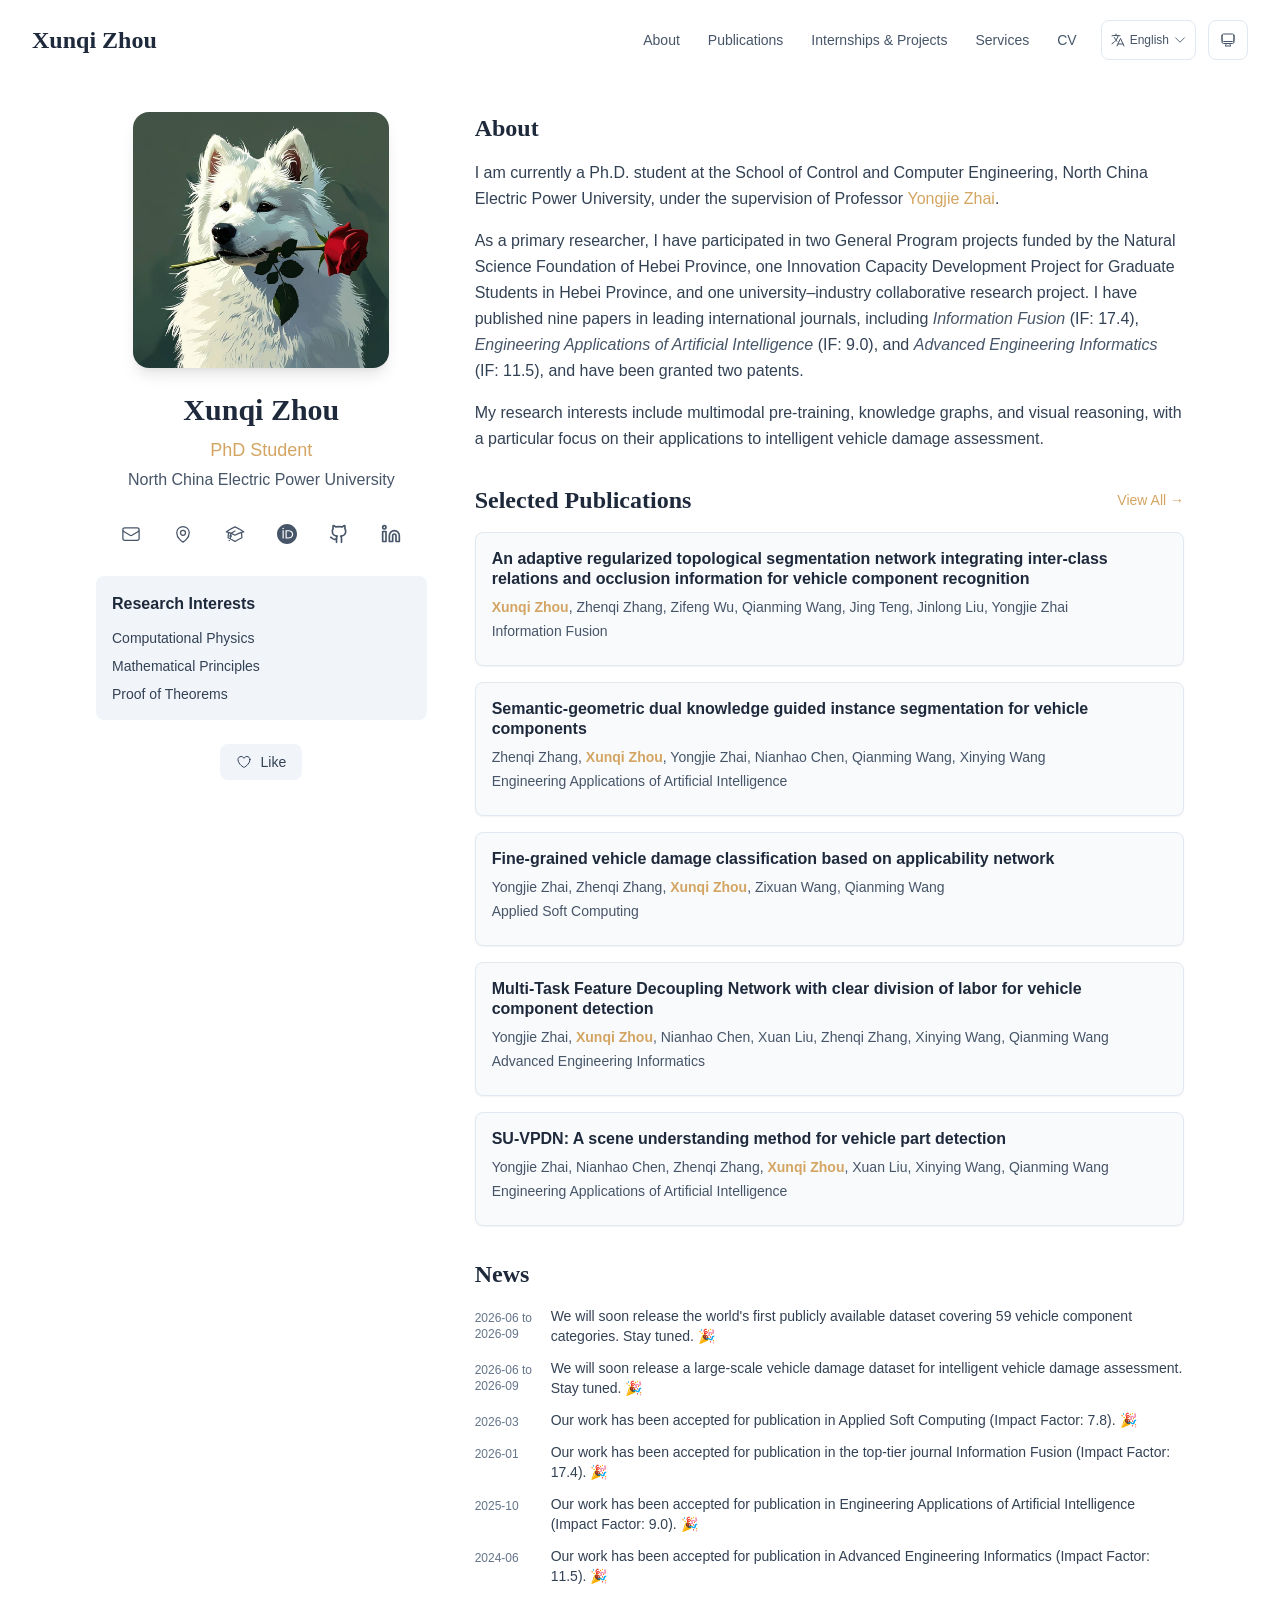
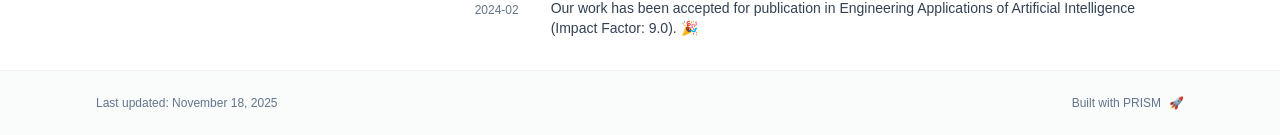
==== index.html @ daa3ca82 "Add files via upload" ====
<!DOCTYPE html><html lang="en" class="scroll-smooth"><head><meta charSet="utf-8"/><meta name="viewport" content="width=device-width, initial-scale=1"/><link rel="preload" as="image" href="/bio.jpg"/><link rel="stylesheet" href="/_next/static/css/9151f02006bfd4d6.css" data-precedence="next"/><link rel="preload" as="script" fetchPriority="low" href="/_next/static/chunks/webpack-af78f5c2c11af041.js"/><script src="/_next/static/chunks/4bd1b696-70b6d399998de86a.js" async=""></script><script src="/_next/static/chunks/684-5aaa8290a129f299.js" async=""></script><script src="/_next/static/chunks/main-app-a52d76d82b613863.js" async=""></script><script src="/_next/static/chunks/461-a9a5d7b05a71d978.js" async=""></script><script src="/_next/static/chunks/874-6cc630662f3664af.js" async=""></script><script src="/_next/static/chunks/291-e39730cc9327e39b.js" async=""></script><script src="/_next/static/chunks/app/layout-91ed91464678c562.js" async=""></script><script src="/_next/static/chunks/82-0a710f0d74b82ba6.js" async=""></script><script src="/_next/static/chunks/748-3bbf3d0cbf77db0f.js" async=""></script><script src="/_next/static/chunks/app/page-8ca17ac08223b13d.js" async=""></script><link rel="icon" href="/favicon.svg" type="image/svg+xml"/><link rel="dns-prefetch" href="https://jialeliu.com"/><link rel="preconnect" href="https://jialeliu.com" crossorigin=""/><link rel="preload" as="font" type="font/woff2" href="https://jialeliu.com/fonts/georgiab.woff2" crossorigin=""/><script>
              try {
                const theme = localStorage.getItem('theme-storage');
                const parsed = theme ? JSON.parse(theme) : null;
                const setting = parsed?.state?.theme || 'system';
                const prefersDark = typeof window !== 'undefined' && window.matchMedia && window.matchMedia('(prefers-color-scheme: dark)').matches;
                const effective = setting === 'dark' ? 'dark' : (setting === 'light' ? 'light' : (prefersDark ? 'dark' : 'light'));
                var root = document.documentElement;
                root.classList.add(effective);
                root.setAttribute('data-theme', effective);
              } catch (e) {
                var root = document.documentElement;
                root.classList.add('light');
                root.setAttribute('data-theme', 'light');
              }
            </script><script>
    try {
      const cfg = {"enabled":true,"locales":["zh","en"],"defaultLocale":"en","mode":"auto","fixedLocale":"en","persist":true,"switcher":true,"labels":{"zh":"中文","en":"English"}};
      const storageKey = 'locale-storage';
      const normalize = (value) => typeof value === 'string' ? value.trim().replace('_', '-').toLowerCase() : '';
      const matchLocale = (candidate) => {
        const normalized = normalize(candidate);
        if (!normalized) return null;
        if (cfg.locales.includes(normalized)) return normalized;
        const language = normalized.split('-')[0];
        if (cfg.locales.includes(language)) return language;
        return null;
      };

      let resolved = null;

      if (!cfg.enabled) {
        resolved = cfg.defaultLocale;
      } else if (cfg.persist) {
        resolved = matchLocale(localStorage.getItem(storageKey));
      }

      if (!resolved) {
        if (cfg.mode === 'fixed') {
          resolved = cfg.fixedLocale;
        } else {
          resolved = matchLocale(navigator.language);
        }
      }

      if (!resolved) {
        resolved = cfg.defaultLocale;
      }

      const root = document.documentElement;
      root.lang = resolved;
      root.setAttribute('data-locale', resolved);

      if (cfg.persist) {
        localStorage.setItem(storageKey, resolved);
      }
    } catch (e) {
      const root = document.documentElement;
      root.lang = 'en';
      root.setAttribute('data-locale', 'en');
    }
  </script><title>Xunqi Zhou</title><meta name="description" content="PhD student at the North China Electric Power University."/><meta name="author" content="Xunqi Zhou"/><meta name="keywords" content="Xunqi Zhou,PhD,Research,North China Electric Power University"/><meta name="creator" content="Xunqi Zhou"/><meta name="publisher" content="Xunqi Zhou"/><meta property="og:title" content="Xunqi Zhou"/><meta property="og:description" content="PhD student at the North China Electric Power University."/><meta property="og:site_name" content="Xunqi Zhou&#x27;s Academic Website"/><meta property="og:locale" content="en_US"/><meta property="og:type" content="website"/><meta name="twitter:card" content="summary"/><meta name="twitter:title" content="Xunqi Zhou"/><meta name="twitter:description" content="PhD student at the North China Electric Power University."/><link rel="icon" href="/favicon.svg"/><script>document.querySelectorAll('body link[rel="icon"], body link[rel="apple-touch-icon"]').forEach(el => document.head.appendChild(el))</script><script src="/_next/static/chunks/polyfills-42372ed130431b0a.js" noModule=""></script></head><body class="font-sans antialiased"><div style="visibility:hidden"><nav class="fixed top-0 left-0 right-0 z-50" data-headlessui-state=""><div class="transition-all duration-300 ease-out bg-transparent" style="transform:translateY(-100px)"><div class="max-w-7xl mx-auto px-4 sm:px-6 lg:px-8"><div class="flex justify-between items-center h-16 lg:h-20"><div class="flex-shrink-0" tabindex="0"><a class="text-xl lg:text-2xl font-serif font-semibold text-primary hover:text-accent transition-colors duration-200" href="/">Xunqi Zhou</a></div><div class="hidden lg:block"><div class="ml-10 flex items-center space-x-3"><div class="relative flex items-baseline space-x-1"><a data-nav-href="/" class="relative px-3 py-2 text-sm font-medium rounded-lg transition-colors duration-150 text-primary" href="/">About</a><a data-nav-href="/publications" class="relative px-3 py-2 text-sm font-medium rounded-lg transition-colors duration-150 text-neutral-600" href="/publications/">Publications</a><a data-nav-href="/teaching" class="relative px-3 py-2 text-sm font-medium rounded-lg transition-colors duration-150 text-neutral-600" href="/teaching/">Internships &amp; Projects</a><a data-nav-href="/services" class="relative px-3 py-2 text-sm font-medium rounded-lg transition-colors duration-150 text-neutral-600" href="/services/">Services</a><a data-nav-href="/cv" class="relative px-3 py-2 text-sm font-medium rounded-lg transition-colors duration-150 text-neutral-600" href="/cv/">CV</a></div><div class="flex items-center justify-center w-14 h-10 rounded-lg border border-neutral-200 dark:border-[rgba(148,163,184,0.24)] bg-background dark:bg-neutral-800"><div class="w-6 h-4 rounded bg-neutral-300 animate-pulse"></div></div><div class="flex items-center justify-center w-10 h-10 rounded-lg border border-neutral-200 dark:border-[rgba(148,163,184,0.24)] bg-background dark:bg-neutral-800"><div class="w-4 h-4 rounded-full bg-neutral-300 animate-pulse"></div></div></div></div><div class="lg:hidden flex items-center space-x-2"><div class="flex items-center justify-center w-14 h-10 rounded-lg border border-neutral-200 dark:border-[rgba(148,163,184,0.24)] bg-background dark:bg-neutral-800"><div class="w-6 h-4 rounded bg-neutral-300 animate-pulse"></div></div><div class="flex items-center justify-center w-10 h-10 rounded-lg border border-neutral-200 dark:border-[rgba(148,163,184,0.24)] bg-background dark:bg-neutral-800"><div class="w-4 h-4 rounded-full bg-neutral-300 animate-pulse"></div></div><button class="inline-flex items-center justify-center p-2 rounded-md text-neutral-600 hover:text-primary hover:bg-neutral-100 dark:hover:bg-neutral-800 focus:outline-none focus:ring-2 focus:ring-inset focus:ring-accent transition-colors duration-200" id="headlessui-disclosure-button-«R7pdb»" type="button" aria-expanded="false" data-headlessui-state=""><span class="sr-only">Open main menu</span><div><svg xmlns="http://www.w3.org/2000/svg" fill="none" viewBox="0 0 24 24" stroke-width="1.5" stroke="currentColor" aria-hidden="true" data-slot="icon" class="block h-6 w-6"><path stroke-linecap="round" stroke-linejoin="round" d="M3.75 6.75h16.5M3.75 12h16.5m-16.5 5.25h16.5"></path></svg></div></button></div></div></div></div></nav><main class="min-h-screen pt-16 lg:pt-20"><div class="max-w-6xl mx-auto px-4 sm:px-6 lg:px-8 py-8 bg-background min-h-screen"><div class="grid grid-cols-1 lg:grid-cols-3 gap-12"><div class="lg:col-span-1"><div class="sticky top-8" style="opacity:0;transform:translateY(20px)"><div class="w-64 h-64 mx-auto mb-6 rounded-2xl overflow-hidden shadow-lg hover:shadow-xl transition-all duration-200 hover:scale-105"><img alt="Xunqi Zhou" width="256" height="256" decoding="async" data-nimg="1" class="w-full h-full object-cover object-[32%_center]" style="color:transparent" src="/bio.jpg"/></div><div class="text-center mb-6"><h1 class="text-3xl font-serif font-bold text-primary mb-2">Xunqi Zhou</h1><p class="text-lg text-accent font-medium mb-1">PhD Student</p><p class="text-neutral-600 mb-2">North China Electric Power University</p></div><div class="flex flex-wrap justify-center gap-3 sm:gap-4 mb-6 relative px-2"><div class="relative"><button class="p-2 sm:p-2 transition-colors duration-200 text-neutral-600 dark:text-neutral-400 hover:text-accent" aria-label="Email"><svg xmlns="http://www.w3.org/2000/svg" fill="none" viewBox="0 0 24 24" stroke-width="1.5" stroke="currentColor" aria-hidden="true" data-slot="icon" class="h-5 w-5"><path stroke-linecap="round" stroke-linejoin="round" d="M21.75 6.75v10.5a2.25 2.25 0 0 1-2.25 2.25h-15a2.25 2.25 0 0 1-2.25-2.25V6.75m19.5 0A2.25 2.25 0 0 0 19.5 4.5h-15a2.25 2.25 0 0 0-2.25 2.25m19.5 0v.243a2.25 2.25 0 0 1-1.07 1.916l-7.5 4.615a2.25 2.25 0 0 1-2.36 0L3.32 8.91a2.25 2.25 0 0 1-1.07-1.916V6.75"></path></svg></button></div><div class="relative"><button class="p-2 sm:p-2 transition-colors duration-200 text-neutral-600 dark:text-neutral-400 hover:text-accent" aria-label="Location"><svg xmlns="http://www.w3.org/2000/svg" fill="none" viewBox="0 0 24 24" stroke-width="1.5" stroke="currentColor" aria-hidden="true" data-slot="icon" class="h-5 w-5"><path stroke-linecap="round" stroke-linejoin="round" d="M15 10.5a3 3 0 1 1-6 0 3 3 0 0 1 6 0Z"></path><path stroke-linecap="round" stroke-linejoin="round" d="M19.5 10.5c0 7.142-7.5 11.25-7.5 11.25S4.5 17.642 4.5 10.5a7.5 7.5 0 1 1 15 0Z"></path></svg></button></div><a href="https://scholar.google.com" target="_blank" rel="noopener noreferrer" class="p-2 sm:p-2 text-neutral-600 dark:text-neutral-400 hover:text-accent transition-colors duration-200" aria-label="Google Scholar"><svg xmlns="http://www.w3.org/2000/svg" fill="none" viewBox="0 0 24 24" stroke-width="1.5" stroke="currentColor" aria-hidden="true" data-slot="icon" class="h-5 w-5"><path stroke-linecap="round" stroke-linejoin="round" d="M4.26 10.147a60.438 60.438 0 0 0-.491 6.347A48.62 48.62 0 0 1 12 20.904a48.62 48.62 0 0 1 8.232-4.41 60.46 60.46 0 0 0-.491-6.347m-15.482 0a50.636 50.636 0 0 0-2.658-.813A59.906 59.906 0 0 1 12 3.493a59.903 59.903 0 0 1 10.399 5.84c-.896.248-1.783.52-2.658.814m-15.482 0A50.717 50.717 0 0 1 12 13.489a50.702 50.702 0 0 1 7.74-3.342M6.75 15a.75.75 0 1 0 0-1.5.75.75 0 0 0 0 1.5Zm0 0v-3.675A55.378 55.378 0 0 1 12 8.443m-7.007 11.55A5.981 5.981 0 0 0 6.75 15.75v-1.5"></path></svg></a><a href="https://orcid.org/my-orcid?orcid=0009-0003-5048-4824" target="_blank" rel="noopener noreferrer" class="p-2 sm:p-2 text-neutral-600 dark:text-neutral-400 hover:text-accent transition-colors duration-200" aria-label="ORCID"><svg viewBox="0 0 24 24" fill="currentColor" class="h-5 w-5" xmlns="http://www.w3.org/2000/svg"><path d="M12 0C5.372 0 0 5.372 0 12s5.372 12 12 12 12-5.372 12-12S18.628 0 12 0zM7.369 4.378c.525 0 .947.431.947.947s-.422.947-.947.947a.95.95 0 0 1-.947-.947c0-.525.422-.947.947-.947zm-.722 3.038h1.444v10.041H6.647V7.416zm3.562 0h3.9c3.712 0 5.344 2.653 5.344 5.025 0 2.578-2.016 5.025-5.325 5.025h-3.919V7.416zm1.444 1.303v7.444h2.297c3.272 0 4.022-2.484 4.022-3.722 0-2.016-1.284-3.722-4.097-3.722h-2.222z"></path></svg></a><a href="https://github.com" target="_blank" rel="noopener noreferrer" class="p-2 sm:p-2 text-neutral-600 dark:text-neutral-400 hover:text-accent transition-colors duration-200" aria-label="GitHub"><svg xmlns="http://www.w3.org/2000/svg" width="24" height="24" viewBox="0 0 24 24" fill="none" stroke="currentColor" stroke-width="2" stroke-linecap="round" stroke-linejoin="round" class="lucide lucide-github h-5 w-5" aria-hidden="true"><path d="M15 22v-4a4.8 4.8 0 0 0-1-3.5c3 0 6-2 6-5.5.08-1.25-.27-2.48-1-3.5.28-1.15.28-2.35 0-3.5 0 0-1 0-3 1.5-2.64-.5-5.36-.5-8 0C6 2 5 2 5 2c-.3 1.15-.3 2.35 0 3.5A5.403 5.403 0 0 0 4 9c0 3.5 3 5.5 6 5.5-.39.49-.68 1.05-.85 1.65-.17.6-.22 1.23-.15 1.85v4"></path><path d="M9 18c-4.51 2-5-2-7-2"></path></svg></a><a href="https://linkedin.com" target="_blank" rel="noopener noreferrer" class="p-2 sm:p-2 text-neutral-600 dark:text-neutral-400 hover:text-accent transition-colors duration-200" aria-label="LinkedIn"><svg xmlns="http://www.w3.org/2000/svg" width="24" height="24" viewBox="0 0 24 24" fill="none" stroke="currentColor" stroke-width="2" stroke-linecap="round" stroke-linejoin="round" class="lucide lucide-linkedin h-5 w-5" aria-hidden="true"><path d="M16 8a6 6 0 0 1 6 6v7h-4v-7a2 2 0 0 0-2-2 2 2 0 0 0-2 2v7h-4v-7a6 6 0 0 1 6-6z"></path><rect width="4" height="12" x="2" y="9"></rect><circle cx="4" cy="4" r="2"></circle></svg></a></div><div class="bg-neutral-100 dark:bg-neutral-800 rounded-lg p-4 mb-6 hover:shadow-lg transition-all duration-200 hover:scale-[1.02]"><h3 class="font-semibold text-primary mb-3">Research Interests</h3><div class="space-y-2 text-sm text-neutral-700 dark:text-neutral-500"><div>Computational Physics</div><div>Mathematical Principles</div><div>Proof of Theorems</div></div></div><div class="flex justify-center"><div class="relative"><button class="flex items-center space-x-2 px-4 py-2 rounded-lg font-medium text-sm transition-all duration-200 bg-neutral-100 dark:bg-neutral-800 text-neutral-700 dark:text-neutral-500 hover:bg-red-50 dark:hover:bg-red-900/20 hover:text-red-600 dark:hover:text-red-400 cursor-pointer" tabindex="0"><svg xmlns="http://www.w3.org/2000/svg" fill="none" viewBox="0 0 24 24" stroke-width="1.5" stroke="currentColor" aria-hidden="true" data-slot="icon" class="h-4 w-4"><path stroke-linecap="round" stroke-linejoin="round" d="M21 8.25c0-2.485-2.099-4.5-4.688-4.5-1.935 0-3.597 1.126-4.312 2.733-.715-1.607-2.377-2.733-4.313-2.733C5.1 3.75 3 5.765 3 8.25c0 7.22 9 12 9 12s9-4.78 9-12Z"></path></svg><span>Like</span></button></div></div></div></div><div class="lg:col-span-2 space-y-8"><section id="about" class="scroll-mt-24 space-y-8"><section style="opacity:0;transform:translateY(20px)"><h2 class="text-2xl font-serif font-bold text-primary mb-4">About</h2><div class="text-neutral-700 dark:text-neutral-600 leading-relaxed"><p class="mb-4 last:mb-0">I am currently a Ph.D. student at the School of Control and Computer Engineering, North China Electric Power University, under the supervision of Professor <a href="https://zdh.ncepu.edu.cn/szdw/gjys_e6d3067c550347ec9bf04eceec0157bc/js_e6d3067c550347ec9bf04eceec0157bc/b6850ca399a54360b91c17b18b7288e2.htm" node="[object Object]" target="_blank" rel="noopener noreferrer" class="text-accent font-medium transition-all duration-200 rounded hover:bg-accent/10 hover:shadow-sm">Yongjie Zhai</a>.</p>
<p class="mb-4 last:mb-0">As a primary researcher, I have participated in two General Program projects funded by the Natural Science Foundation of Hebei Province, one Innovation Capacity Development Project for Graduate Students in Hebei Province, and one university–industry collaborative research project. I have published nine papers in leading international journals, including <em class="italic text-neutral-600 dark:text-neutral-500">Information Fusion</em> (IF: 17.4), <em class="italic text-neutral-600 dark:text-neutral-500">Engineering Applications of Artificial Intelligence</em> (IF: 9.0), and <em class="italic text-neutral-600 dark:text-neutral-500">Advanced Engineering Informatics</em> (IF: 11.5), and have been granted two patents.</p>
<p class="mb-4 last:mb-0">My research interests include multimodal pre-training, knowledge graphs, and visual reasoning, with a particular focus on their applications to intelligent vehicle damage assessment.</p></div></section><section style="opacity:0;transform:translateY(20px)"><div class="flex items-center justify-between mb-4"><h2 class="text-2xl font-serif font-bold text-primary">Selected Publications</h2><a class="text-accent hover:text-accent-dark text-sm font-medium transition-all duration-200 rounded hover:bg-accent/10 hover:shadow-sm" href="/publications/">View All<!-- --> →</a></div><div class="space-y-4"><div class="bg-neutral-50 dark:bg-neutral-800 p-4 rounded-lg shadow-sm border border-neutral-200 dark:border-[rgba(148,163,184,0.24)] hover:shadow-lg transition-all duration-200 hover:scale-[1.02]" style="opacity:0;transform:translateY(20px)"><h3 class="font-semibold text-primary mb-2 leading-tight">An adaptive regularized topological segmentation network integrating inter-class relations and occlusion information for vehicle component recognition</h3><p class="text-sm text-neutral-600 dark:text-neutral-500 mb-1"><span><span class="font-semibold text-accent ">Xunqi Zhou</span>, </span><span><span class=" ">Zhenqi Zhang</span>, </span><span><span class=" ">Zifeng Wu</span>, </span><span><span class=" ">Qianming Wang</span>, </span><span><span class=" ">Jing Teng</span>, </span><span><span class=" ">Jinlong Liu</span>, </span><span><span class=" ">Yongjie Zhai</span></span></p><p class="text-sm text-neutral-600 dark:text-neutral-500 mb-2">Information Fusion</p></div><div class="bg-neutral-50 dark:bg-neutral-800 p-4 rounded-lg shadow-sm border border-neutral-200 dark:border-[rgba(148,163,184,0.24)] hover:shadow-lg transition-all duration-200 hover:scale-[1.02]" style="opacity:0;transform:translateY(20px)"><h3 class="font-semibold text-primary mb-2 leading-tight">Semantic-geometric dual knowledge guided instance segmentation for vehicle components</h3><p class="text-sm text-neutral-600 dark:text-neutral-500 mb-1"><span><span class=" ">Zhenqi Zhang</span>, </span><span><span class="font-semibold text-accent ">Xunqi Zhou</span>, </span><span><span class=" ">Yongjie Zhai</span>, </span><span><span class=" ">Nianhao Chen</span>, </span><span><span class=" ">Qianming Wang</span>, </span><span><span class=" ">Xinying Wang</span></span></p><p class="text-sm text-neutral-600 dark:text-neutral-500 mb-2">Engineering Applications of Artificial Intelligence</p></div><div class="bg-neutral-50 dark:bg-neutral-800 p-4 rounded-lg shadow-sm border border-neutral-200 dark:border-[rgba(148,163,184,0.24)] hover:shadow-lg transition-all duration-200 hover:scale-[1.02]" style="opacity:0;transform:translateY(20px)"><h3 class="font-semibold text-primary mb-2 leading-tight">Fine-grained vehicle damage classification based on applicability network</h3><p class="text-sm text-neutral-600 dark:text-neutral-500 mb-1"><span><span class=" ">Yongjie Zhai</span>, </span><span><span class=" ">Zhenqi Zhang</span>, </span><span><span class="font-semibold text-accent ">Xunqi Zhou</span>, </span><span><span class=" ">Zixuan Wang</span>, </span><span><span class=" ">Qianming Wang</span></span></p><p class="text-sm text-neutral-600 dark:text-neutral-500 mb-2">Applied Soft Computing</p></div><div class="bg-neutral-50 dark:bg-neutral-800 p-4 rounded-lg shadow-sm border border-neutral-200 dark:border-[rgba(148,163,184,0.24)] hover:shadow-lg transition-all duration-200 hover:scale-[1.02]" style="opacity:0;transform:translateY(20px)"><h3 class="font-semibold text-primary mb-2 leading-tight">Multi-Task Feature Decoupling Network with clear division of labor for vehicle component detection</h3><p class="text-sm text-neutral-600 dark:text-neutral-500 mb-1"><span><span class=" ">Yongjie Zhai</span>, </span><span><span class="font-semibold text-accent ">Xunqi Zhou</span>, </span><span><span class=" ">Nianhao Chen</span>, </span><span><span class=" ">Xuan Liu</span>, </span><span><span class=" ">Zhenqi Zhang</span>, </span><span><span class=" ">Xinying Wang</span>, </span><span><span class=" ">Qianming Wang</span></span></p><p class="text-sm text-neutral-600 dark:text-neutral-500 mb-2">Advanced Engineering Informatics</p></div><div class="bg-neutral-50 dark:bg-neutral-800 p-4 rounded-lg shadow-sm border border-neutral-200 dark:border-[rgba(148,163,184,0.24)] hover:shadow-lg transition-all duration-200 hover:scale-[1.02]" style="opacity:0;transform:translateY(20px)"><h3 class="font-semibold text-primary mb-2 leading-tight">SU-VPDN: A scene understanding method for vehicle part detection</h3><p class="text-sm text-neutral-600 dark:text-neutral-500 mb-1"><span><span class=" ">Yongjie Zhai</span>, </span><span><span class=" ">Nianhao Chen</span>, </span><span><span class=" ">Zhenqi Zhang</span>, </span><span><span class="font-semibold text-accent ">Xunqi Zhou</span>, </span><span><span class=" ">Xuan Liu</span>, </span><span><span class=" ">Xinying Wang</span>, </span><span><span class=" ">Qianming Wang</span></span></p><p class="text-sm text-neutral-600 dark:text-neutral-500 mb-2">Engineering Applications of Artificial Intelligence</p></div></div></section><section style="opacity:0;transform:translateY(20px)"><h2 class="text-2xl font-serif font-bold text-primary mb-4">News</h2><div class="space-y-3"><div class="flex items-start space-x-3"><span class="text-xs text-neutral-500 mt-1 w-16 flex-shrink-0">2026-06 to 2026-09</span><p class="text-sm text-neutral-700">We will soon release the world&#x27;s first publicly available dataset covering 59 vehicle component categories. Stay tuned. 🎉</p></div><div class="flex items-start space-x-3"><span class="text-xs text-neutral-500 mt-1 w-16 flex-shrink-0">2026-06 to 2026-09</span><p class="text-sm text-neutral-700">We will soon release a large-scale vehicle damage dataset for intelligent vehicle damage assessment. Stay tuned. 🎉</p></div><div class="flex items-start space-x-3"><span class="text-xs text-neutral-500 mt-1 w-16 flex-shrink-0">2026-03</span><p class="text-sm text-neutral-700">Our work has been accepted for publication in Applied Soft Computing (Impact Factor: 7.8). 🎉</p></div><div class="flex items-start space-x-3"><span class="text-xs text-neutral-500 mt-1 w-16 flex-shrink-0">2026-01</span><p class="text-sm text-neutral-700">Our work has been accepted for publication in the top-tier journal Information Fusion (Impact Factor: 17.4). 🎉</p></div><div class="flex items-start space-x-3"><span class="text-xs text-neutral-500 mt-1 w-16 flex-shrink-0">2025-10</span><p class="text-sm text-neutral-700">Our work has been accepted for publication in Engineering Applications of Artificial Intelligence (Impact Factor: 9.0). 🎉</p></div><div class="flex items-start space-x-3"><span class="text-xs text-neutral-500 mt-1 w-16 flex-shrink-0">2024-06</span><p class="text-sm text-neutral-700">Our work has been accepted for publication in Advanced Engineering Informatics (Impact Factor: 11.5). 🎉</p></div><div class="flex items-start space-x-3"><span class="text-xs text-neutral-500 mt-1 w-16 flex-shrink-0">2024-02</span><p class="text-sm text-neutral-700">Our work has been accepted for publication in Engineering Applications of Artificial Intelligence (Impact Factor: 9.0). 🎉</p></div></div></section></section></div></div></div><!--$--><!--/$--><!--$--><!--/$--></main><footer class="border-t border-neutral-200/50 bg-neutral-50/50 dark:bg-neutral-900/50 dark:border-neutral-700/50"><div class="max-w-6xl mx-auto px-4 sm:px-6 lg:px-8 py-6"><div class="flex flex-col sm:flex-row justify-between items-center gap-2"><p class="text-xs text-neutral-500">Last updated<!-- -->: <!-- -->November 18, 2025</p><p class="text-xs text-neutral-500 flex items-center"><a href="https://github.com/xyjoey/PRISM" target="_blank" rel="noopener noreferrer">Built with PRISM</a><span class="ml-2">🚀</span></p></div></div></footer></div><script src="/_next/static/chunks/webpack-af78f5c2c11af041.js" async=""></script><script>(self.__next_f=self.__next_f||[]).push([0])</script><script>self.__next_f.push([1,"1:\"$Sreact.fragment\"\n3:I[3719,[\"461\",\"static/chunks/461-a9a5d7b05a71d978.js\",\"874\",\"static/chunks/874-6cc630662f3664af.js\",\"291\",\"static/chunks/291-e39730cc9327e39b.js\",\"177\",\"static/chunks/app/layout-91ed91464678c562.js\"],\"ThemeProvider\"]\n4:I[310,[\"461\",\"static/chunks/461-a9a5d7b05a71d978.js\",\"874\",\"static/chunks/874-6cc630662f3664af.js\",\"291\",\"static/chunks/291-e39730cc9327e39b.js\",\"177\",\"static/chunks/app/layout-91ed91464678c562.js\"],\"LocaleProvider\"]\n5:I[4574,[\"461\",\"static/chunks/461-a9a5d7b05a71d978.js\",\"874\",\"static/chunks/874-6cc630662f3664af.js\",\"291\",\"static/chunks/291-e39730cc9327e39b.js\",\"177\",\"static/chunks/app/layout-91ed91464678c562.js\"],\"default\"]\n6:I[7555,[],\"\"]\n7:I[1295,[],\"\"]\n8:I[2548,[\"461\",\"static/chunks/461-a9a5d7b05a71d978.js\",\"874\",\"static/chunks/874-6cc630662f3664af.js\",\"291\",\"static/chunks/291-e39730cc9327e39b.js\",\"177\",\"static/chunks/app/layout-91ed91464678c562.js\"],\"default\"]\n9:I[6613,[\"461\",\"static/chunks/461-a9a5d7b05a71d978.js\",\"82\",\"static/chunks/82-0a710f0d74b82ba6.js\",\"874\",\"static/chunks/874-6cc630662f3664af.js\",\"748\",\"static/chunks/748-3bbf3d0cbf77db0f.js\",\"974\",\"static/chunks/app/page-8ca17ac08223b13d.js\"],\"default\"]\n1f:I[9665,[],\"MetadataBoundary\"]\n21:I[9665,[],\"OutletBoundary\"]\n24:I[4911,[],\"AsyncMetadataOutlet\"]\n26:I[9665,[],\"ViewportBoundary\"]\n28:I[6614,[],\"\"]\n:HL[\"/_next/static/css/9151f02006bfd4d6.css\",\"style\"]\n2:T5d7,\n    try {\n      const cfg = {\"enabled\":true,\"locales\":[\"zh\",\"en\"],\"defaultLocale\":\"en\",\"mode\":\"auto\",\"fixedLocale\":\"en\",\"persist\":true,\"switcher\":true,\"labels\":{\"zh\":\"中文\",\"en\":\"English\"}};\n      const storageKey = 'locale-storage';\n      const normalize = (value) =\u003e typeof value === 'string' ? value.trim().replace('_', '-').toLowerCase() : '';\n      const matchLocale = (candidate) =\u003e {\n        const normalized = normalize(candidate);\n        if (!normalized) return null;\n        if (cfg.locales.includes(normalized)) return normalized;\n        const language = normalized.split('-')[0];\n        if (cfg.locales.includes(language)) return language;\n       "])</script><script>self.__next_f.push([1," return null;\n      };\n\n      let resolved = null;\n\n      if (!cfg.enabled) {\n        resolved = cfg.defaultLocale;\n      } else if (cfg.persist) {\n        resolved = matchLocale(localStorage.getItem(storageKey));\n      }\n\n      if (!resolved) {\n        if (cfg.mode === 'fixed') {\n          resolved = cfg.fixedLocale;\n        } else {\n          resolved = matchLocale(navigator.language);\n        }\n      }\n\n      if (!resolved) {\n        resolved = cfg.defaultLocale;\n      }\n\n      const root = document.documentElement;\n      root.lang = resolved;\n      root.setAttribute('data-locale', resolved);\n\n      if (cfg.persist) {\n        localStorage.setItem(storageKey, resolved);\n      }\n    } catch (e) {\n      const root = document.documentElement;\n      root.lang = 'en';\n      root.setAttribute('data-locale', 'en');\n    }\n  a:T822,"])</script><script>self.__next_f.push([1,"In intelligent vehicle damage assessment, component recognition faces challenges such as significant intra-class variability and minimal inter-class differences, which hinder detection, as well as occlusions and ambiguous boundaries, which complicate segmentation. We generalize these problems into three core aspects: inter-object relational modeling, semantic-detail information balancing, and occlusion-aware decoupling. To this end, we propose the Adaptive Regularized Topological Segmentation (ARTSeg) network, comprising three complementary modules: Inter-Class Graph Constraint (ICGC), Constrained Detail Feature Backtracking (CDFB), and Topological Decoupling Segmentation (TDS). Each module is purposefully designed, integrated in a progressive structure, and synergistically reinforces the others to enhance overall performance. Specifically, ICGC clusters intra-class features and establishes implicit topological constraints among categories during feature extraction, enabling the model to better capture inter-class relationships and improve detection representation. Subsequently, CDFB evaluates the impact of channel-wise feature information within each candidate region on segmentation accuracy and computational cost, dynamically selecting appropriate feature resolutions for individual instances while balancing the demands of detection and segmentation tasks. Finally, TDS introduces topological associations between occluded and occluding regions at the feature level and decouples them at the task level, explicitly modeling generalized occlusion regions and enhancing segmentation performance. We quantitatively and qualitatively evaluate ARTSeg on a 59-category vehicle component dataset constructed for insurance damage assessment, achieving notable improvements in addressing the aforementioned problems. Experiments on two public datasets, DSMLR and Carparts, further validate the generalization capability of the proposed method. Results indicate that ARTSeg provides practical guidance for component recognition in intelligent vehicle damage assessment."])</script><script>self.__next_f.push([1,"b:Ta5f,"])</script><script>self.__next_f.push([1,"@article{ZHOU2026104157,\n  title = {An adaptive regularized topological segmentation network integrating inter-class relations and occlusion information for vehicle component recognition},\n  journal = {Information Fusion},\n  volume = {131},\n  pages = {104157},\n  year = {2026},\n  issn = {1566-2535},\n  doi = {https://doi.org/10.1016/j.inffus.2026.104157},\n  url = {https://www.sciencedirect.com/science/article/pii/S1566253526000369},\n  author = {Xunqi Zhou and Zhenqi Zhang and Zifeng Wu and Qianming Wang and Jing Teng and Jinlong Liu and Yongjie Zhai},\n  abstract = {In intelligent vehicle damage assessment, component recognition faces challenges such as significant intra-class variability and minimal inter-class differences, which hinder detection, as well as occlusions and ambiguous boundaries, which complicate segmentation. We generalize these problems into three core aspects: inter-object relational modeling, semantic-detail information balancing, and occlusion-aware decoupling. To this end, we propose the Adaptive Regularized Topological Segmentation (ARTSeg) network, comprising three complementary modules: Inter-Class Graph Constraint (ICGC), Constrained Detail Feature Backtracking (CDFB), and Topological Decoupling Segmentation (TDS). Each module is purposefully designed, integrated in a progressive structure, and synergistically reinforces the others to enhance overall performance. Specifically, ICGC clusters intra-class features and establishes implicit topological constraints among categories during feature extraction, enabling the model to better capture inter-class relationships and improve detection representation. Subsequently, CDFB evaluates the impact of channel-wise feature information within each candidate region on segmentation accuracy and computational cost, dynamically selecting appropriate feature resolutions for individual instances while balancing the demands of detection and segmentation tasks. Finally, TDS introduces topological associations between occluded and occluding regions at the feature level and decouples them at the task level, explicitly modeling generalized occlusion regions and enhancing segmentation performance. We quantitatively and qualitatively evaluate ARTSeg on a 59-category vehicle component dataset constructed for insurance damage assessment, achieving notable improvements in addressing the aforementioned problems. Experiments on two public datasets, DSMLR and Carparts, further validate the generalization capability of the proposed method. Results indicate that ARTSeg provides practical guidance for component recognition in intelligent vehicle damage assessment.}\n}"])</script><script>self.__next_f.push([1,"c:T728,The detection and segmentation of vehicle components are crucial steps in intelligent vehicle damage assessment. However, due to the wide variety of vehicle components with diverse shapes and the high similarity between mirror-symmetric components, missed detections and false positives remain common challenges in vehicle component detection and segmentation. To address these challenges, this paper proposes a deep learning-based dual-knowledge guided vehicle component instance segmentation network. The proposed method fuses implicit multi-scale semantic knowledge by the enhanced semantic knowledge network, thereby improving the model’s capability to filter and capture critical component information. This design enhances focus on key foreground features while suppressing interference from background features. Furthermore, the proposed embedded geometric knowledge module synergizes geometric constraint knowledge of vehicle components with the model’s intrinsic learning capability. By reasoning about positions among three types of landmark components, it explicitly supplements the model with spatial relationship information of components that are inherently challenging to learn from data alone. We evaluate the detection and segmentation performance of the proposed method on a dataset comprising 59 classes of vehicle components. Compared with the baseline model, our method achieves significant improvements of 19.3% and 19.1% in detection mean average precision and segmentation mean average precision, respectively. Additionally, we evaluate the generalization capability of the proposed method on an independent public dataset. Compared with state-of-the-art instance segmentation methods, the proposed method demonstrates superior performance in both detection and segmentation tasks for vehicle components.d:T954,"])</script><script>self.__next_f.push([1,"@article{ZHANG2026112869,\n  title = {Semantic-geometric dual knowledge guided instance segmentation for vehicle components},\n  journal = {Engineering Applications of Artificial Intelligence},\n  volume = {163},\n  pages = {112869},\n  year = {2026},\n  issn = {0952-1976},\n  doi = {https://doi.org/10.1016/j.engappai.2025.112869},\n  url = {https://www.sciencedirect.com/science/article/pii/S0952197625029008},\n  author = {Zhenqi Zhang and Xunqi Zhou and Yongjie Zhai and Nianhao Chen and Qianming Wang and Xinying Wang},\n  abstract = {The detection and segmentation of vehicle components are crucial steps in intelligent vehicle damage assessment. However, due to the wide variety of vehicle components with diverse shapes and the high similarity between mirror-symmetric components, missed detections and false positives remain common challenges in vehicle component detection and segmentation. To address these challenges, this paper proposes a deep learning-based dual-knowledge guided vehicle component instance segmentation network. The proposed method fuses implicit multi-scale semantic knowledge by the enhanced semantic knowledge network, thereby improving the model’s capability to filter and capture critical component information. This design enhances focus on key foreground features while suppressing interference from background features. Furthermore, the proposed embedded geometric knowledge module synergizes geometric constraint knowledge of vehicle components with the model’s intrinsic learning capability. By reasoning about positions among three types of landmark components, it explicitly supplements the model with spatial relationship information of components that are inherently challenging to learn from data alone. We evaluate the detection and segmentation performance of the proposed method on a dataset comprising 59 classes of vehicle components. Compared with the baseline model, our method achieves significant improvements of 19.3% and 19.1% in detection mean average precision and segmentation mean average precision, respectively. Additionally, we evaluate the generalization capability of the proposed method on an independent public dataset. Compared with state-of-the-art instance segmentation methods, the proposed method demonstrates superior performance in both detection and segmentation tasks for vehicle components.},\n  PDF = {DKGNet.jpg}\n}"])</script><script>self.__next_f.push([1,"e:T647,Vehicle damage classification is a critical component of intelligent damage assessment systems, presenting challenges due to complex damage morphology, high inter-class similarity, and significant intra-class variance. To address these issues, this paper proposes a Fine-grained Defect Applicable Network (FGDANet) that enhances classification accuracy through a multi-level fine-grained feature perception mechanism. Specifically, FGDANet alternately introduces the In-depth \u0026 Refined Layer (IR Layer) and the Regional Learning Block (RL Block) to perform independent down-sampling and fine-grained feature attention, thereby reducing information loss and strengthening the perception of critical regions. Furthermore, a Global Feature Search Module (GFS Module) is designed to adaptively search and aggregate global self-similar information within shallow networks, improving inter-class discrimination. Additionally, a Generalized Feature Correction Loss (GFC Loss) is proposed to regularize the backbone network through reverse feature fusion and label smoothing, enhancing feature generalization. On an 8-class vehicle damage dataset, FGDANet achieves a 4.32% improvement in Top-1 classification accuracy over the baseline model, outperforming several advanced classification networks. The method also demonstrates strong generalization on a public steel plate surface defect dataset. Experimental results indicate that FGDANet effectively addresses the challenges of damage defect classification and is suitable for real-world intelligent damage assessment and industrial quality inspection scenarios.f:T81d,"])</script><script>self.__next_f.push([1,"@article{ZHAI2026115076,\n  title = {Fine-grained vehicle damage classification based on applicability network},\n  journal = {Applied Soft Computing},\n  volume = {196},\n  pages = {115076},\n  year = {2026},\n  issn = {1568-4946},\n  doi = {https://doi.org/10.1016/j.asoc.2026.115076},\n  url = {https://www.sciencedirect.com/science/article/pii/S1568494626005247},\n  author = {Yongjie Zhai and Zhenqi Zhang and Xunqi Zhou and Zixuan Wang and Qianming Wang},\n  abstract = {Vehicle damage classification is a critical component of intelligent damage assessment systems, presenting challenges due to complex damage morphology, high inter-class similarity, and significant intra-class variance. To address these issues, this paper proposes a Fine-grained Defect Applicable Network (FGDANet) that enhances classification accuracy through a multi-level fine-grained feature perception mechanism. Specifically, FGDANet alternately introduces the In-depth \u0026 Refined Layer (IR Layer) and the Regional Learning Block (RL Block) to perform independent down-sampling and fine-grained feature attention, thereby reducing information loss and strengthening the perception of critical regions. Furthermore, a Global Feature Search Module (GFS Module) is designed to adaptively search and aggregate global self-similar information within shallow networks, improving inter-class discrimination. Additionally, a Generalized Feature Correction Loss (GFC Loss) is proposed to regularize the backbone network through reverse feature fusion and label smoothing, enhancing feature generalization. On an 8-class vehicle damage dataset, FGDANet achieves a 4.32% improvement in Top-1 classification accuracy over the baseline model, outperforming several advanced classification networks. The method also demonstrates strong generalization on a public steel plate surface defect dataset. Experimental results indicate that FGDANet effectively addresses the challenges of damage defect classification and is suitable for real-world intelligent damage assessment and industrial quality inspection scenarios.}\n}"])</script><script>self.__next_f.push([1,"10:T683,To enhance the precision and stability of vehicle component detection for intelligent claims assessment and intelligent vehicle detection, it is necessary to address the problem of missing detection and false detection in complex scenes caused by feature similarity between classes and insufficient feature extraction. In this paper, we propose a decoupling network architecture, named the Multi-Task Feature Decoupling Network (MTFDN), which is based on a two-stage multitasking algorithm. Three improved modules have been designed and integrated into the architecture for this purpose. First, we design an improved Parallel Dynamic Attention Module (PDAM) to facilitate a more scientific and logical acquisition of features and localization of regions of interest. Then, we introduce an improved Bidirectional Fusion Feature Pyramid Network (BF-FPN) module in the segmentation task, followed by the design of a Bidirectional Hybrid Dilated Fusion Feature Pyramid Network (BHDF-FPN) module in the detection task. The BF-FPN and BHDF-FPN modules are used to meet the different requirements of different tasks for features after decoupling. The experimental results demonstrate that, in comparison with the baseline model, MTFDN exhibits superior performance in terms of detection and segmentation on two vehicle-related datasets, namely the Vehicle Scene Dataset (VSD) and the Vehicle Component Dataset (VCD). Moreover, MTFDN demonstrates robust generalization capabilities when integrated with other two-stage algorithms, significantly enhancing the detection and segmentation performance of the algorithm itself, thereby highlighting its superiority in this domain.11:T899,"])</script><script>self.__next_f.push([1,"@article{ZHAI2024102601,\n  title = {Multi-Task Feature Decoupling Network with clear division of labor for vehicle component detection},\n  journal = {Advanced Engineering Informatics},\n  volume = {62},\n  pages = {102601},\n  year = {2024},\n  issn = {1474-0346},\n  doi = {https://doi.org/10.1016/j.aei.2024.102601},\n  url = {https://www.sciencedirect.com/science/article/pii/S1474034624002490},\n  author = {Yongjie Zhai and Xunqi Zhou and Nianhao Chen and Xuan Liu and Zhenqi Zhang and Xinying Wang and Qianming Wang},\n  abstract = {To enhance the precision and stability of vehicle component detection for intelligent claims assessment and intelligent vehicle detection, it is necessary to address the problem of missing detection and false detection in complex scenes caused by feature similarity between classes and insufficient feature extraction. In this paper, we propose a decoupling network architecture, named the Multi-Task Feature Decoupling Network (MTFDN), which is based on a two-stage multitasking algorithm. Three improved modules have been designed and integrated into the architecture for this purpose. First, we design an improved Parallel Dynamic Attention Module (PDAM) to facilitate a more scientific and logical acquisition of features and localization of regions of interest. Then, we introduce an improved Bidirectional Fusion Feature Pyramid Network (BF-FPN) module in the segmentation task, followed by the design of a Bidirectional Hybrid Dilated Fusion Feature Pyramid Network (BHDF-FPN) module in the detection task. The BF-FPN and BHDF-FPN modules are used to meet the different requirements of different tasks for features after decoupling. The experimental results demonstrate that, in comparison with the baseline model, MTFDN exhibits superior performance in terms of detection and segmentation on two vehicle-related datasets, namely the Vehicle Scene Dataset (VSD) and the Vehicle Component Dataset (VCD). Moreover, MTFDN demonstrates robust generalization capabilities when integrated with other two-stage algorithms, significantly enhancing the detection and segmentation performance of the algorithm itself, thereby highlighting its superiority in this domain.}\n}"])</script><script>self.__next_f.push([1,"12:T722,High-accuracy positioning and identification of vehicle parts are crucial for status detection, fault diagnosis, and the development of intelligent damage detection systems. However, detecting left–right and front-rear categories in vehicle parts remains challenging due to numerous categories and feature similarity. To address this, we propose the scene understanding vehicle part detection network (SU-VPDN). It comprises three subnetworks: vehicle orientation scene classification (VOSC), vehicle part instance segmentation (VPIS), and scene understanding (SU). VOSC performs preliminary classification of vehicle orientation scenes, while VPIS detects vehicle parts. SU fine-tunes VOSC results using the part logic correction module, fuses VOSC and VPIS results using the part replacement module, and obtains accurate VPIS results through confidence regulation and hierarchical filtering. SU-VPDN integrates results from multiple subnetworks, transforming the challenge of detecting similar objects into orientation scene detection for precise recognition. We evaluate the proposed method on a dataset containing 59 types of vehicle parts and compare it with advanced segmentation detection models. Experimental results demonstrate that SU-VPDN outperforms other models, achieving a 12.2% and 12.3% improvement in mean average precision (mAP) for box and mask, respectively, compared to the baseline model. Moreover, qualitative and quantitative experiments show that SU-VPDN significantly enhances the detection performance of objects with similar features. Overall, our proposed SU-VPDN offers a promising solution for detecting left–right and front-rear categories in vehicle parts. It surpasses existing models and can enable insurance companies to replace damaged parts and improve claims efficiency efficiently.13:T92f,"])</script><script>self.__next_f.push([1,"@article{ZHAI2024107956,\n  title = {SU-VPDN: A scene understanding method for vehicle part detection},\n  journal = {Engineering Applications of Artificial Intelligence},\n  volume = {132},\n  pages = {107956},\n  year = {2024},\n  issn = {0952-1976},\n  doi = {https://doi.org/10.1016/j.engappai.2024.107956},\n  url = {https://www.sciencedirect.com/science/article/pii/S0952197624001143},\n  author = {Yongjie Zhai and Nianhao Chen and Zhenqi Zhang and Xunqi Zhou and Xuan Liu and Xinying Wang and Qianming Wang},\n  abstract = {High-accuracy positioning and identification of vehicle parts are crucial for status detection, fault diagnosis, and the development of intelligent damage detection systems. However, detecting left–right and front-rear categories in vehicle parts remains challenging due to numerous categories and feature similarity. To address this, we propose the scene understanding vehicle part detection network (SU-VPDN). It comprises three subnetworks: vehicle orientation scene classification (VOSC), vehicle part instance segmentation (VPIS), and scene understanding (SU). VOSC performs preliminary classification of vehicle orientation scenes, while VPIS detects vehicle parts. SU fine-tunes VOSC results using the part logic correction module, fuses VOSC and VPIS results using the part replacement module, and obtains accurate VPIS results through confidence regulation and hierarchical filtering. SU-VPDN integrates results from multiple subnetworks, transforming the challenge of detecting similar objects into orientation scene detection for precise recognition. We evaluate the proposed method on a dataset containing 59 types of vehicle parts and compare it with advanced segmentation detection models. Experimental results demonstrate that SU-VPDN outperforms other models, achieving a 12.2% and 12.3% improvement in mean average precision (mAP) for box and mask, respectively, compared to the baseline model. Moreover, qualitative and quantitative experiments show that SU-VPDN significantly enhances the detection performance of objects with similar features. Overall, our proposed SU-VPDN offers a promising solution for detecting left–right and front-rear categories in vehicle parts. It surpasses existing models and can enable insurance companies to replace damaged parts and improve claims efficiency efficiently.}\n}"])</script><script>self.__next_f.push([1,"14:T411,I am currently a Ph.D. student at the School of Control and Computer Engineering, North China Electric Power University, under the supervision of Professor [Yongjie Zhai](https://zdh.ncepu.edu.cn/szdw/gjys_e6d3067c550347ec9bf04eceec0157bc/js_e6d3067c550347ec9bf04eceec0157bc/b6850ca399a54360b91c17b18b7288e2.htm).\n\nAs a primary researcher, I have participated in two General Program projects funded by the Natural Science Foundation of Hebei Province, one Innovation Capacity Development Project for Graduate Students in Hebei Province, and one university–industry collaborative research project. I have published nine papers in leading international journals, including *Information Fusion* (IF: 17.4), *Engineering Applications of Artificial Intelligence* (IF: 9.0), and *Advanced Engineering Informatics* (IF: 11.5), and have been granted two patents.\n\nMy research interests include multimodal pre-training, knowledge graphs, and visual reasoning, with a particular focus on their applications to intelligent vehicle damage assessment.\n15:T822,"])</script><script>self.__next_f.push([1,"In intelligent vehicle damage assessment, component recognition faces challenges such as significant intra-class variability and minimal inter-class differences, which hinder detection, as well as occlusions and ambiguous boundaries, which complicate segmentation. We generalize these problems into three core aspects: inter-object relational modeling, semantic-detail information balancing, and occlusion-aware decoupling. To this end, we propose the Adaptive Regularized Topological Segmentation (ARTSeg) network, comprising three complementary modules: Inter-Class Graph Constraint (ICGC), Constrained Detail Feature Backtracking (CDFB), and Topological Decoupling Segmentation (TDS). Each module is purposefully designed, integrated in a progressive structure, and synergistically reinforces the others to enhance overall performance. Specifically, ICGC clusters intra-class features and establishes implicit topological constraints among categories during feature extraction, enabling the model to better capture inter-class relationships and improve detection representation. Subsequently, CDFB evaluates the impact of channel-wise feature information within each candidate region on segmentation accuracy and computational cost, dynamically selecting appropriate feature resolutions for individual instances while balancing the demands of detection and segmentation tasks. Finally, TDS introduces topological associations between occluded and occluding regions at the feature level and decouples them at the task level, explicitly modeling generalized occlusion regions and enhancing segmentation performance. We quantitatively and qualitatively evaluate ARTSeg on a 59-category vehicle component dataset constructed for insurance damage assessment, achieving notable improvements in addressing the aforementioned problems. Experiments on two public datasets, DSMLR and Carparts, further validate the generalization capability of the proposed method. Results indicate that ARTSeg provides practical guidance for component recognition in intelligent vehicle damage assessment."])</script><script>self.__next_f.push([1,"16:Ta5f,"])</script><script>self.__next_f.push([1,"@article{ZHOU2026104157,\n  title = {An adaptive regularized topological segmentation network integrating inter-class relations and occlusion information for vehicle component recognition},\n  journal = {Information Fusion},\n  volume = {131},\n  pages = {104157},\n  year = {2026},\n  issn = {1566-2535},\n  doi = {https://doi.org/10.1016/j.inffus.2026.104157},\n  url = {https://www.sciencedirect.com/science/article/pii/S1566253526000369},\n  author = {Xunqi Zhou and Zhenqi Zhang and Zifeng Wu and Qianming Wang and Jing Teng and Jinlong Liu and Yongjie Zhai},\n  abstract = {In intelligent vehicle damage assessment, component recognition faces challenges such as significant intra-class variability and minimal inter-class differences, which hinder detection, as well as occlusions and ambiguous boundaries, which complicate segmentation. We generalize these problems into three core aspects: inter-object relational modeling, semantic-detail information balancing, and occlusion-aware decoupling. To this end, we propose the Adaptive Regularized Topological Segmentation (ARTSeg) network, comprising three complementary modules: Inter-Class Graph Constraint (ICGC), Constrained Detail Feature Backtracking (CDFB), and Topological Decoupling Segmentation (TDS). Each module is purposefully designed, integrated in a progressive structure, and synergistically reinforces the others to enhance overall performance. Specifically, ICGC clusters intra-class features and establishes implicit topological constraints among categories during feature extraction, enabling the model to better capture inter-class relationships and improve detection representation. Subsequently, CDFB evaluates the impact of channel-wise feature information within each candidate region on segmentation accuracy and computational cost, dynamically selecting appropriate feature resolutions for individual instances while balancing the demands of detection and segmentation tasks. Finally, TDS introduces topological associations between occluded and occluding regions at the feature level and decouples them at the task level, explicitly modeling generalized occlusion regions and enhancing segmentation performance. We quantitatively and qualitatively evaluate ARTSeg on a 59-category vehicle component dataset constructed for insurance damage assessment, achieving notable improvements in addressing the aforementioned problems. Experiments on two public datasets, DSMLR and Carparts, further validate the generalization capability of the proposed method. Results indicate that ARTSeg provides practical guidance for component recognition in intelligent vehicle damage assessment.}\n}"])</script><script>self.__next_f.push([1,"17:T728,The detection and segmentation of vehicle components are crucial steps in intelligent vehicle damage assessment. However, due to the wide variety of vehicle components with diverse shapes and the high similarity between mirror-symmetric components, missed detections and false positives remain common challenges in vehicle component detection and segmentation. To address these challenges, this paper proposes a deep learning-based dual-knowledge guided vehicle component instance segmentation network. The proposed method fuses implicit multi-scale semantic knowledge by the enhanced semantic knowledge network, thereby improving the model’s capability to filter and capture critical component information. This design enhances focus on key foreground features while suppressing interference from background features. Furthermore, the proposed embedded geometric knowledge module synergizes geometric constraint knowledge of vehicle components with the model’s intrinsic learning capability. By reasoning about positions among three types of landmark components, it explicitly supplements the model with spatial relationship information of components that are inherently challenging to learn from data alone. We evaluate the detection and segmentation performance of the proposed method on a dataset comprising 59 classes of vehicle components. Compared with the baseline model, our method achieves significant improvements of 19.3% and 19.1% in detection mean average precision and segmentation mean average precision, respectively. Additionally, we evaluate the generalization capability of the proposed method on an independent public dataset. Compared with state-of-the-art instance segmentation methods, the proposed method demonstrates superior performance in both detection and segmentation tasks for vehicle components.18:T954,"])</script><script>self.__next_f.push([1,"@article{ZHANG2026112869,\n  title = {Semantic-geometric dual knowledge guided instance segmentation for vehicle components},\n  journal = {Engineering Applications of Artificial Intelligence},\n  volume = {163},\n  pages = {112869},\n  year = {2026},\n  issn = {0952-1976},\n  doi = {https://doi.org/10.1016/j.engappai.2025.112869},\n  url = {https://www.sciencedirect.com/science/article/pii/S0952197625029008},\n  author = {Zhenqi Zhang and Xunqi Zhou and Yongjie Zhai and Nianhao Chen and Qianming Wang and Xinying Wang},\n  abstract = {The detection and segmentation of vehicle components are crucial steps in intelligent vehicle damage assessment. However, due to the wide variety of vehicle components with diverse shapes and the high similarity between mirror-symmetric components, missed detections and false positives remain common challenges in vehicle component detection and segmentation. To address these challenges, this paper proposes a deep learning-based dual-knowledge guided vehicle component instance segmentation network. The proposed method fuses implicit multi-scale semantic knowledge by the enhanced semantic knowledge network, thereby improving the model’s capability to filter and capture critical component information. This design enhances focus on key foreground features while suppressing interference from background features. Furthermore, the proposed embedded geometric knowledge module synergizes geometric constraint knowledge of vehicle components with the model’s intrinsic learning capability. By reasoning about positions among three types of landmark components, it explicitly supplements the model with spatial relationship information of components that are inherently challenging to learn from data alone. We evaluate the detection and segmentation performance of the proposed method on a dataset comprising 59 classes of vehicle components. Compared with the baseline model, our method achieves significant improvements of 19.3% and 19.1% in detection mean average precision and segmentation mean average precision, respectively. Additionally, we evaluate the generalization capability of the proposed method on an independent public dataset. Compared with state-of-the-art instance segmentation methods, the proposed method demonstrates superior performance in both detection and segmentation tasks for vehicle components.},\n  PDF = {DKGNet.jpg}\n}"])</script><script>self.__next_f.push([1,"19:T647,Vehicle damage classification is a critical component of intelligent damage assessment systems, presenting challenges due to complex damage morphology, high inter-class similarity, and significant intra-class variance. To address these issues, this paper proposes a Fine-grained Defect Applicable Network (FGDANet) that enhances classification accuracy through a multi-level fine-grained feature perception mechanism. Specifically, FGDANet alternately introduces the In-depth \u0026 Refined Layer (IR Layer) and the Regional Learning Block (RL Block) to perform independent down-sampling and fine-grained feature attention, thereby reducing information loss and strengthening the perception of critical regions. Furthermore, a Global Feature Search Module (GFS Module) is designed to adaptively search and aggregate global self-similar information within shallow networks, improving inter-class discrimination. Additionally, a Generalized Feature Correction Loss (GFC Loss) is proposed to regularize the backbone network through reverse feature fusion and label smoothing, enhancing feature generalization. On an 8-class vehicle damage dataset, FGDANet achieves a 4.32% improvement in Top-1 classification accuracy over the baseline model, outperforming several advanced classification networks. The method also demonstrates strong generalization on a public steel plate surface defect dataset. Experimental results indicate that FGDANet effectively addresses the challenges of damage defect classification and is suitable for real-world intelligent damage assessment and industrial quality inspection scenarios.1a:T81d,"])</script><script>self.__next_f.push([1,"@article{ZHAI2026115076,\n  title = {Fine-grained vehicle damage classification based on applicability network},\n  journal = {Applied Soft Computing},\n  volume = {196},\n  pages = {115076},\n  year = {2026},\n  issn = {1568-4946},\n  doi = {https://doi.org/10.1016/j.asoc.2026.115076},\n  url = {https://www.sciencedirect.com/science/article/pii/S1568494626005247},\n  author = {Yongjie Zhai and Zhenqi Zhang and Xunqi Zhou and Zixuan Wang and Qianming Wang},\n  abstract = {Vehicle damage classification is a critical component of intelligent damage assessment systems, presenting challenges due to complex damage morphology, high inter-class similarity, and significant intra-class variance. To address these issues, this paper proposes a Fine-grained Defect Applicable Network (FGDANet) that enhances classification accuracy through a multi-level fine-grained feature perception mechanism. Specifically, FGDANet alternately introduces the In-depth \u0026 Refined Layer (IR Layer) and the Regional Learning Block (RL Block) to perform independent down-sampling and fine-grained feature attention, thereby reducing information loss and strengthening the perception of critical regions. Furthermore, a Global Feature Search Module (GFS Module) is designed to adaptively search and aggregate global self-similar information within shallow networks, improving inter-class discrimination. Additionally, a Generalized Feature Correction Loss (GFC Loss) is proposed to regularize the backbone network through reverse feature fusion and label smoothing, enhancing feature generalization. On an 8-class vehicle damage dataset, FGDANet achieves a 4.32% improvement in Top-1 classification accuracy over the baseline model, outperforming several advanced classification networks. The method also demonstrates strong generalization on a public steel plate surface defect dataset. Experimental results indicate that FGDANet effectively addresses the challenges of damage defect classification and is suitable for real-world intelligent damage assessment and industrial quality inspection scenarios.}\n}"])</script><script>self.__next_f.push([1,"1b:T683,To enhance the precision and stability of vehicle component detection for intelligent claims assessment and intelligent vehicle detection, it is necessary to address the problem of missing detection and false detection in complex scenes caused by feature similarity between classes and insufficient feature extraction. In this paper, we propose a decoupling network architecture, named the Multi-Task Feature Decoupling Network (MTFDN), which is based on a two-stage multitasking algorithm. Three improved modules have been designed and integrated into the architecture for this purpose. First, we design an improved Parallel Dynamic Attention Module (PDAM) to facilitate a more scientific and logical acquisition of features and localization of regions of interest. Then, we introduce an improved Bidirectional Fusion Feature Pyramid Network (BF-FPN) module in the segmentation task, followed by the design of a Bidirectional Hybrid Dilated Fusion Feature Pyramid Network (BHDF-FPN) module in the detection task. The BF-FPN and BHDF-FPN modules are used to meet the different requirements of different tasks for features after decoupling. The experimental results demonstrate that, in comparison with the baseline model, MTFDN exhibits superior performance in terms of detection and segmentation on two vehicle-related datasets, namely the Vehicle Scene Dataset (VSD) and the Vehicle Component Dataset (VCD). Moreover, MTFDN demonstrates robust generalization capabilities when integrated with other two-stage algorithms, significantly enhancing the detection and segmentation performance of the algorithm itself, thereby highlighting its superiority in this domain.1c:T899,"])</script><script>self.__next_f.push([1,"@article{ZHAI2024102601,\n  title = {Multi-Task Feature Decoupling Network with clear division of labor for vehicle component detection},\n  journal = {Advanced Engineering Informatics},\n  volume = {62},\n  pages = {102601},\n  year = {2024},\n  issn = {1474-0346},\n  doi = {https://doi.org/10.1016/j.aei.2024.102601},\n  url = {https://www.sciencedirect.com/science/article/pii/S1474034624002490},\n  author = {Yongjie Zhai and Xunqi Zhou and Nianhao Chen and Xuan Liu and Zhenqi Zhang and Xinying Wang and Qianming Wang},\n  abstract = {To enhance the precision and stability of vehicle component detection for intelligent claims assessment and intelligent vehicle detection, it is necessary to address the problem of missing detection and false detection in complex scenes caused by feature similarity between classes and insufficient feature extraction. In this paper, we propose a decoupling network architecture, named the Multi-Task Feature Decoupling Network (MTFDN), which is based on a two-stage multitasking algorithm. Three improved modules have been designed and integrated into the architecture for this purpose. First, we design an improved Parallel Dynamic Attention Module (PDAM) to facilitate a more scientific and logical acquisition of features and localization of regions of interest. Then, we introduce an improved Bidirectional Fusion Feature Pyramid Network (BF-FPN) module in the segmentation task, followed by the design of a Bidirectional Hybrid Dilated Fusion Feature Pyramid Network (BHDF-FPN) module in the detection task. The BF-FPN and BHDF-FPN modules are used to meet the different requirements of different tasks for features after decoupling. The experimental results demonstrate that, in comparison with the baseline model, MTFDN exhibits superior performance in terms of detection and segmentation on two vehicle-related datasets, namely the Vehicle Scene Dataset (VSD) and the Vehicle Component Dataset (VCD). Moreover, MTFDN demonstrates robust generalization capabilities when integrated with other two-stage algorithms, significantly enhancing the detection and segmentation performance of the algorithm itself, thereby highlighting its superiority in this domain.}\n}"])</script><script>self.__next_f.push([1,"1d:T722,High-accuracy positioning and identification of vehicle parts are crucial for status detection, fault diagnosis, and the development of intelligent damage detection systems. However, detecting left–right and front-rear categories in vehicle parts remains challenging due to numerous categories and feature similarity. To address this, we propose the scene understanding vehicle part detection network (SU-VPDN). It comprises three subnetworks: vehicle orientation scene classification (VOSC), vehicle part instance segmentation (VPIS), and scene understanding (SU). VOSC performs preliminary classification of vehicle orientation scenes, while VPIS detects vehicle parts. SU fine-tunes VOSC results using the part logic correction module, fuses VOSC and VPIS results using the part replacement module, and obtains accurate VPIS results through confidence regulation and hierarchical filtering. SU-VPDN integrates results from multiple subnetworks, transforming the challenge of detecting similar objects into orientation scene detection for precise recognition. We evaluate the proposed method on a dataset containing 59 types of vehicle parts and compare it with advanced segmentation detection models. Experimental results demonstrate that SU-VPDN outperforms other models, achieving a 12.2% and 12.3% improvement in mean average precision (mAP) for box and mask, respectively, compared to the baseline model. Moreover, qualitative and quantitative experiments show that SU-VPDN significantly enhances the detection performance of objects with similar features. Overall, our proposed SU-VPDN offers a promising solution for detecting left–right and front-rear categories in vehicle parts. It surpasses existing models and can enable insurance companies to replace damaged parts and improve claims efficiency efficiently.1e:T92f,"])</script><script>self.__next_f.push([1,"@article{ZHAI2024107956,\n  title = {SU-VPDN: A scene understanding method for vehicle part detection},\n  journal = {Engineering Applications of Artificial Intelligence},\n  volume = {132},\n  pages = {107956},\n  year = {2024},\n  issn = {0952-1976},\n  doi = {https://doi.org/10.1016/j.engappai.2024.107956},\n  url = {https://www.sciencedirect.com/science/article/pii/S0952197624001143},\n  author = {Yongjie Zhai and Nianhao Chen and Zhenqi Zhang and Xunqi Zhou and Xuan Liu and Xinying Wang and Qianming Wang},\n  abstract = {High-accuracy positioning and identification of vehicle parts are crucial for status detection, fault diagnosis, and the development of intelligent damage detection systems. However, detecting left–right and front-rear categories in vehicle parts remains challenging due to numerous categories and feature similarity. To address this, we propose the scene understanding vehicle part detection network (SU-VPDN). It comprises three subnetworks: vehicle orientation scene classification (VOSC), vehicle part instance segmentation (VPIS), and scene understanding (SU). VOSC performs preliminary classification of vehicle orientation scenes, while VPIS detects vehicle parts. SU fine-tunes VOSC results using the part logic correction module, fuses VOSC and VPIS results using the part replacement module, and obtains accurate VPIS results through confidence regulation and hierarchical filtering. SU-VPDN integrates results from multiple subnetworks, transforming the challenge of detecting similar objects into orientation scene detection for precise recognition. We evaluate the proposed method on a dataset containing 59 types of vehicle parts and compare it with advanced segmentation detection models. Experimental results demonstrate that SU-VPDN outperforms other models, achieving a 12.2% and 12.3% improvement in mean average precision (mAP) for box and mask, respectively, compared to the baseline model. Moreover, qualitative and quantitative experiments show that SU-VPDN significantly enhances the detection performance of objects with similar features. Overall, our proposed SU-VPDN offers a promising solution for detecting left–right and front-rear categories in vehicle parts. It surpasses existing models and can enable insurance companies to replace damaged parts and improve claims efficiency efficiently.}\n}"])</script><script>self.__next_f.push([1,"0:{\"P\":null,\"b\":\"RFTTR8rV-AYBSVMAws7Ko\",\"p\":\"\",\"c\":[\"\",\"\"],\"i\":false,\"f\":[[[\"\",{\"children\":[\"__PAGE__\",{}]},\"$undefined\",\"$undefined\",true],[\"\",[\"$\",\"$1\",\"c\",{\"children\":[[[\"$\",\"link\",\"0\",{\"rel\":\"stylesheet\",\"href\":\"/_next/static/css/9151f02006bfd4d6.css\",\"precedence\":\"next\",\"crossOrigin\":\"$undefined\",\"nonce\":\"$undefined\"}]],[\"$\",\"html\",null,{\"lang\":\"en\",\"className\":\"scroll-smooth\",\"suppressHydrationWarning\":true,\"children\":[[\"$\",\"head\",null,{\"children\":[[\"$\",\"link\",null,{\"rel\":\"icon\",\"href\":\"/favicon.svg\",\"type\":\"image/svg+xml\"}],[\"$\",\"link\",null,{\"rel\":\"dns-prefetch\",\"href\":\"https://jialeliu.com\"}],[\"$\",\"link\",null,{\"rel\":\"preconnect\",\"href\":\"https://jialeliu.com\",\"crossOrigin\":\"\"}],[\"$\",\"link\",null,{\"rel\":\"preload\",\"as\":\"font\",\"type\":\"font/woff2\",\"href\":\"https://jialeliu.com/fonts/georgiab.woff2\",\"crossOrigin\":\"\"}],[\"$\",\"script\",null,{\"dangerouslySetInnerHTML\":{\"__html\":\"\\n              try {\\n                const theme = localStorage.getItem('theme-storage');\\n                const parsed = theme ? JSON.parse(theme) : null;\\n                const setting = parsed?.state?.theme || 'system';\\n                const prefersDark = typeof window !== 'undefined' \u0026\u0026 window.matchMedia \u0026\u0026 window.matchMedia('(prefers-color-scheme: dark)').matches;\\n                const effective = setting === 'dark' ? 'dark' : (setting === 'light' ? 'light' : (prefersDark ? 'dark' : 'light'));\\n                var root = document.documentElement;\\n                root.classList.add(effective);\\n                root.setAttribute('data-theme', effective);\\n              } catch (e) {\\n                var root = document.documentElement;\\n                root.classList.add('light');\\n                root.setAttribute('data-theme', 'light');\\n              }\\n            \"}}],[\"$\",\"script\",null,{\"dangerouslySetInnerHTML\":{\"__html\":\"$2\"}}]]}],[\"$\",\"body\",null,{\"className\":\"font-sans antialiased\",\"children\":[\"$\",\"$L3\",null,{\"children\":[\"$\",\"$L4\",null,{\"config\":{\"enabled\":true,\"locales\":[\"zh\",\"en\"],\"defaultLocale\":\"en\",\"mode\":\"auto\",\"fixedLocale\":\"en\",\"persist\":true,\"switcher\":true,\"labels\":{\"zh\":\"中文\",\"en\":\"English\"}},\"children\":[[\"$\",\"$L5\",null,{\"items\":[{\"title\":\"About\",\"type\":\"page\",\"target\":\"about\",\"href\":\"/\"},{\"title\":\"Publications\",\"type\":\"page\",\"target\":\"publications\",\"href\":\"/publications\"},{\"title\":\"Internships \u0026 Projects\",\"type\":\"page\",\"target\":\"teaching\",\"href\":\"/teaching\"},{\"title\":\"Services\",\"type\":\"page\",\"target\":\"services\",\"href\":\"/services\"},{\"title\":\"CV\",\"type\":\"page\",\"target\":\"cv\",\"href\":\"/cv\"}],\"siteTitle\":\"Xunqi Zhou\",\"enableOnePageMode\":false,\"i18n\":\"$0:f:0:1:1:props:children:1:props:children:1:props:children:props:children:props:config\",\"itemsByLocale\":{\"zh\":[{\"title\":\"关于我\",\"type\":\"page\",\"target\":\"about\",\"href\":\"/\"},{\"title\":\"论文\",\"type\":\"page\",\"target\":\"publications\",\"href\":\"/publications\"},{\"title\":\"实习与项目\",\"type\":\"page\",\"target\":\"teaching\",\"href\":\"/teaching\"},{\"title\":\"服务\",\"type\":\"page\",\"target\":\"services\",\"href\":\"/services\"},{\"title\":\"简历\",\"type\":\"page\",\"target\":\"cv\",\"href\":\"/cv\"}],\"en\":[{\"title\":\"About\",\"type\":\"page\",\"target\":\"about\",\"href\":\"/\"},{\"title\":\"Publications\",\"type\":\"page\",\"target\":\"publications\",\"href\":\"/publications\"},{\"title\":\"Internships \u0026 Projects\",\"type\":\"page\",\"target\":\"teaching\",\"href\":\"/teaching\"},{\"title\":\"Services\",\"type\":\"page\",\"target\":\"services\",\"href\":\"/services\"},{\"title\":\"CV\",\"type\":\"page\",\"target\":\"cv\",\"href\":\"/cv\"}]},\"siteTitleByLocale\":{\"zh\":\"周迅琪\",\"en\":\"Xunqi Zhou\"}}],[\"$\",\"main\",null,{\"className\":\"min-h-screen pt-16 lg:pt-20\",\"children\":[\"$\",\"$L6\",null,{\"parallelRouterKey\":\"children\",\"error\":\"$undefined\",\"errorStyles\":\"$undefined\",\"errorScripts\":\"$undefined\",\"template\":[\"$\",\"$L7\",null,{}],\"templateStyles\":\"$undefined\",\"templateScripts\":\"$undefined\",\"notFound\":[[[\"$\",\"title\",null,{\"children\":\"404: This page could not be found.\"}],[\"$\",\"div\",null,{\"style\":{\"fontFamily\":\"system-ui,\\\"Segoe UI\\\",Roboto,Helvetica,Arial,sans-serif,\\\"Apple Color Emoji\\\",\\\"Segoe UI Emoji\\\"\",\"height\":\"100vh\",\"textAlign\":\"center\",\"display\":\"flex\",\"flexDirection\":\"column\",\"alignItems\":\"center\",\"justifyContent\":\"center\"},\"children\":[\"$\",\"div\",null,{\"children\":[[\"$\",\"style\",null,{\"dangerouslySetInnerHTML\":{\"__html\":\"body{color:#000;background:#fff;margin:0}.next-error-h1{border-right:1px solid rgba(0,0,0,.3)}@media (prefers-color-scheme:dark){body{color:#fff;background:#000}.next-error-h1{border-right:1px solid rgba(255,255,255,.3)}}\"}}],[\"$\",\"h1\",null,{\"className\":\"next-error-h1\",\"style\":{\"display\":\"inline-block\",\"margin\":\"0 20px 0 0\",\"padding\":\"0 23px 0 0\",\"fontSize\":24,\"fontWeight\":500,\"verticalAlign\":\"top\",\"lineHeight\":\"49px\"},\"children\":404}],[\"$\",\"div\",null,{\"style\":{\"display\":\"inline-block\"},\"children\":[\"$\",\"h2\",null,{\"style\":{\"fontSize\":14,\"fontWeight\":400,\"lineHeight\":\"49px\",\"margin\":0},\"children\":\"This page could not be found.\"}]}]]}]}]],[]],\"forbidden\":\"$undefined\",\"unauthorized\":\"$undefined\"}]}],[\"$\",\"$L8\",null,{\"lastUpdated\":\"November 18, 2025\",\"lastUpdatedByLocale\":{\"zh\":\"2026年06月18日\",\"en\":\"November 18, 2025\"},\"defaultLocale\":\"en\"}]]}]}]}]]}]]}],{\"children\":[\"__PAGE__\",[\"$\",\"$1\",\"c\",{\"children\":[[\"$\",\"$L9\",null,{\"dataByLocale\":{\"zh\":{\"author\":{\"name\":\"周迅琪\",\"title\":\"博士生\",\"institution\":\"华北电力大学\",\"avatar\":\"/bio.jpg\",\"tutor\":\"翟永杰老师\"},\"social\":{\"email\":\"zhouxunqi@ncepu.edu.cn\",\"location\":\"北京，中国\",\"location_url\":\"https://www.google.com/maps/place/%E5%8D%8E%E5%8C%97%E7%94%B5%E5%8A%9B%E5%A4%A7%E5%AD%A6/@40.0897633,116.3072219,17z/data=!4m14!1m7!3m6!1s0x35f1caa4cbc93123:0xf58589249e1bfaf2!2z5Y2O5YyX55S15Yqb5aSn5a2m!8m2!3d40.0897592!4d116.3097968!16zL20vMDNwd2Jy!3m5!1s0x35f1caa4cbc93123:0xf58589249e1bfaf2!8m2!3d40.0897592!4d116.3097968!16zL20vMDNwd2Jy?entry=ttu\u0026g_ep=EgoyMDI2MDYxMy4wIKXMDSoASAFQAw%3D%3D\",\"location_details\":[\"Yanzhao Electric Power Laboratory of North China Electric Power University,\",\"Department of Automation, North China Electric Power University,\",\"Baoding Key Laboratory of Intelligent Robot Perception and Control in Electric Power System\"],\"google_scholar\":\"https://scholar.google.com\",\"orcid\":\"https://orcid.org/my-orcid?orcid=0009-0003-5048-4824\",\"github\":\"https://github.com\",\"linkedin\":\"https://linkedin.com\",\"organization\":[\"华北电力大学燕赵电力实验室,\",\"华北电力大学自动化系,\",\"保定市电力系统智能机器人感知与控制重点实验室\"]},\"features\":{\"enable_likes\":true,\"enable_one_page_mode\":false},\"enableOnePageMode\":false,\"researchInterests\":[\"计算机视觉\",\"多模态大模型微调\",\"知识图谱\"],\"pagesToShow\":[{\"type\":\"about\",\"id\":\"about\",\"sections\":[{\"id\":\"about\",\"type\":\"markdown\",\"source\":\"bio.md\",\"title\":\"关于我\",\"content\":\"我目前是华北电力大学控制与计算机工程学院博士生，导师是 [翟永杰教授](https://zdh.ncepu.edu.cn/szdw/gjys_e6d3067c550347ec9bf04eceec0157bc/js_e6d3067c550347ec9bf04eceec0157bc/b6850ca399a54360b91c17b18b7288e2.htm) 。\\n\\n我作为主研人参与了2项河北省自然科学基金面上项目、1项河北省在读研究生创新能力培养资助项目以及1项校企合作项目。在Information Fusion (IF=17.4)、Engineering Applications of Artificial Intelligence (IF=9.0)、Advanced Engineering Informatics (IF=11.5)等国内外重要学术刊物发表论文9篇，专利2项。\\n\\n我的研究主要关注多模态预训练、知识图谱、视觉推理等方面的研究工作，并应用于车辆智能定损。\\n\"},{\"id\":\"featured_publications\",\"type\":\"publications\",\"title\":\"精选论文\",\"filter\":\"selected\",\"limit\":5,\"publications\":[{\"id\":\"ZHOU2026104157\",\"title\":\"An adaptive regularized topological segmentation network integrating inter-class relations and occlusion information for vehicle component recognition\",\"titleNodes\":[{\"type\":\"text\",\"text\":\"An adaptive regularized topological segmentation network integrating inter-class relations and occlusion information for vehicle component recognition\"}],\"authors\":[{\"name\":\"Xunqi Zhou\",\"isHighlighted\":true,\"isCorresponding\":false,\"isCoAuthor\":false},{\"name\":\"Zhenqi Zhang\",\"isHighlighted\":false,\"isCorresponding\":false,\"isCoAuthor\":false},{\"name\":\"Zifeng Wu\",\"isHighlighted\":false,\"isCorresponding\":false,\"isCoAuthor\":false},{\"name\":\"Qianming Wang\",\"isHighlighted\":false,\"isCorresponding\":false,\"isCoAuthor\":false},{\"name\":\"Jing Teng\",\"isHighlighted\":false,\"isCorresponding\":false,\"isCoAuthor\":false},{\"name\":\"Jinlong Liu\",\"isHighlighted\":false,\"isCorresponding\":false,\"isCoAuthor\":false},{\"name\":\"Yongjie Zhai\",\"isHighlighted\":false,\"isCorresponding\":false,\"isCoAuthor\":false}],\"year\":2026,\"type\":\"journal\",\"status\":\"published\",\"tags\":[\"Vehicle component recognition\",\"Instance segmentation\",\"Segmentation refinement\",\"Occlusion optimization\",\"Information fusion\"],\"keywords\":\"$0:f:0:1:2:children:1:props:children:0:props:dataByLocale:zh:pagesToShow:0:sections:1:publications:0:tags\",\"rankings\":[\"CCF-A\",\"中科院-Q1\",\"JCR-Q1\"],\"venueShort\":\"\",\"researchArea\":\"machine-learning\",\"journal\":\"Information Fusion\",\"conference\":\"\",\"volume\":\"131\",\"pages\":\"104157\",\"doi\":\"https://doi.org/10.1016/j.inffus.2026.104157\",\"url\":\"https://www.sciencedirect.com/science/article/pii/S1566253526000369\",\"abstract\":\"$a\",\"description\":\"\",\"selected\":true,\"preview\":\"artseg.jpg\",\"bibtex\":\"$b\"},{\"id\":\"ZHANG2026112869\",\"title\":\"Semantic-geometric dual knowledge guided instance segmentation for vehicle components\",\"titleNodes\":[{\"type\":\"text\",\"text\":\"Semantic-geometric dual knowledge guided instance segmentation for vehicle components\"}],\"authors\":[{\"name\":\"Zhenqi Zhang\",\"isHighlighted\":false,\"isCorresponding\":false,\"isCoAuthor\":false},{\"name\":\"Xunqi Zhou\",\"isHighlighted\":true,\"isCorresponding\":false,\"isCoAuthor\":false},{\"name\":\"Yongjie Zhai\",\"isHighlighted\":false,\"isCorresponding\":false,\"isCoAuthor\":false},{\"name\":\"Nianhao Chen\",\"isHighlighted\":false,\"isCorresponding\":false,\"isCoAuthor\":false},{\"name\":\"Qianming Wang\",\"isHighlighted\":false,\"isCorresponding\":false,\"isCoAuthor\":false},{\"name\":\"Xinying Wang\",\"isHighlighted\":false,\"isCorresponding\":false,\"isCoAuthor\":false}],\"year\":2026,\"type\":\"journal\",\"status\":\"published\",\"tags\":[\"Intelligent vehicle damage assessment\",\"Deep learning\",\"Vehicle component instance segmentation\",\"Semantic knowledge fusion\",\"Geometric knowledge embedding\"],\"keywords\":\"$0:f:0:1:2:children:1:props:children:0:props:dataByLocale:zh:pagesToShow:0:sections:1:publications:1:tags\",\"rankings\":[\"CCF-A\",\"中科院-Q1\",\"JCR-Q1\"],\"venueShort\":\"\",\"researchArea\":\"machine-learning\",\"journal\":\"Engineering Applications of Artificial Intelligence\",\"conference\":\"\",\"volume\":\"163\",\"pages\":\"112869\",\"doi\":\"https://doi.org/10.1016/j.engappai.2025.112869\",\"url\":\"https://www.sciencedirect.com/science/article/pii/S0952197625029008\",\"abstract\":\"$c\",\"description\":\"\",\"selected\":true,\"preview\":\"DKGNet.jpg\",\"bibtex\":\"$d\"},{\"id\":\"ZHAI2026115076\",\"title\":\"Fine-grained vehicle damage classification based on applicability network\",\"titleNodes\":[{\"type\":\"text\",\"text\":\"Fine-grained vehicle damage classification based on applicability network\"}],\"authors\":[{\"name\":\"Yongjie Zhai\",\"isHighlighted\":false,\"isCorresponding\":false,\"isCoAuthor\":false},{\"name\":\"Zhenqi Zhang\",\"isHighlighted\":false,\"isCorresponding\":false,\"isCoAuthor\":false},{\"name\":\"Xunqi Zhou\",\"isHighlighted\":true,\"isCorresponding\":false,\"isCoAuthor\":false},{\"name\":\"Zixuan Wang\",\"isHighlighted\":false,\"isCorresponding\":false,\"isCoAuthor\":false},{\"name\":\"Qianming Wang\",\"isHighlighted\":false,\"isCorresponding\":false,\"isCoAuthor\":false}],\"year\":2026,\"type\":\"journal\",\"status\":\"published\",\"tags\":[\"Vehicle intelligent damage assessment\",\"Damage defect classification\",\"Fine-grained learning\",\"Backbone\",\"Regularization correction\"],\"keywords\":\"$0:f:0:1:2:children:1:props:children:0:props:dataByLocale:zh:pagesToShow:0:sections:1:publications:2:tags\",\"rankings\":[\"CCF-C\",\"中科院-Q2\",\"JCR-Q1\"],\"venueShort\":\"\",\"researchArea\":\"machine-learning\",\"journal\":\"Applied Soft Computing\",\"conference\":\"\",\"volume\":\"196\",\"pages\":\"115076\",\"doi\":\"https://doi.org/10.1016/j.asoc.2026.115076\",\"url\":\"https://www.sciencedirect.com/science/article/pii/S1568494626005247\",\"abstract\":\"$e\",\"description\":\"\",\"selected\":true,\"preview\":\"FGDANet.jpg\",\"bibtex\":\"$f\"},{\"id\":\"ZHAI2024102601\",\"title\":\"Multi-Task Feature Decoupling Network with clear division of labor for vehicle component detection\",\"titleNodes\":[{\"type\":\"text\",\"text\":\"Multi-Task Feature Decoupling Network with clear division of labor for vehicle component detection\"}],\"authors\":[{\"name\":\"Yongjie Zhai\",\"isHighlighted\":false,\"isCorresponding\":false,\"isCoAuthor\":false},{\"name\":\"Xunqi Zhou\",\"isHighlighted\":true,\"isCorresponding\":false,\"isCoAuthor\":false},{\"name\":\"Nianhao Chen\",\"isHighlighted\":false,\"isCorresponding\":false,\"isCoAuthor\":false},{\"name\":\"Xuan Liu\",\"isHighlighted\":false,\"isCorresponding\":false,\"isCoAuthor\":false},{\"name\":\"Zhenqi Zhang\",\"isHighlighted\":false,\"isCorresponding\":false,\"isCoAuthor\":false},{\"name\":\"Xinying Wang\",\"isHighlighted\":false,\"isCorresponding\":false,\"isCoAuthor\":false},{\"name\":\"Qianming Wang\",\"isHighlighted\":false,\"isCorresponding\":false,\"isCoAuthor\":false}],\"year\":2024,\"type\":\"journal\",\"status\":\"published\",\"tags\":[\"Vehicle component detection\",\"Instance segmentation\",\"Decoupling network\",\"Feature extraction\"],\"keywords\":\"$0:f:0:1:2:children:1:props:children:0:props:dataByLocale:zh:pagesToShow:0:sections:1:publications:3:tags\",\"rankings\":[\"CCF-A\",\"中科院-Q1\",\"JCR-Q1\"],\"venueShort\":\"\",\"researchArea\":\"machine-learning\",\"journal\":\"Advanced Engineering Informatics\",\"conference\":\"\",\"volume\":\"62\",\"pages\":\"102601\",\"doi\":\"https://doi.org/10.1016/j.aei.2024.102601\",\"url\":\"https://www.sciencedirect.com/science/article/pii/S1474034624002490\",\"abstract\":\"$10\",\"description\":\"\",\"selected\":true,\"preview\":\"MTFDN2.jpg\",\"bibtex\":\"$11\"},{\"id\":\"ZHAI2024107956\",\"title\":\"SU-VPDN: A scene understanding method for vehicle part detection\",\"titleNodes\":[{\"type\":\"text\",\"text\":\"SU-VPDN: A scene understanding method for vehicle part detection\"}],\"authors\":[{\"name\":\"Yongjie Zhai\",\"isHighlighted\":false,\"isCorresponding\":false,\"isCoAuthor\":false},{\"name\":\"Nianhao Chen\",\"isHighlighted\":false,\"isCorresponding\":false,\"isCoAuthor\":false},{\"name\":\"Zhenqi Zhang\",\"isHighlighted\":false,\"isCorresponding\":false,\"isCoAuthor\":false},{\"name\":\"Xunqi Zhou\",\"isHighlighted\":true,\"isCorresponding\":false,\"isCoAuthor\":false},{\"name\":\"Xuan Liu\",\"isHighlighted\":false,\"isCorresponding\":false,\"isCoAuthor\":false},{\"name\":\"Xinying Wang\",\"isHighlighted\":false,\"isCorresponding\":false,\"isCoAuthor\":false},{\"name\":\"Qianming Wang\",\"isHighlighted\":false,\"isCorresponding\":false,\"isCoAuthor\":false}],\"year\":2024,\"type\":\"journal\",\"status\":\"published\",\"tags\":[\"Scene-understanding\",\"Vehicle part detection\",\"Image classification\",\"Instance segmentation\",\"Intelligent damage determination\"],\"keywords\":\"$0:f:0:1:2:children:1:props:children:0:props:dataByLocale:zh:pagesToShow:0:sections:1:publications:4:tags\",\"rankings\":[\"CCF-A\",\"中科院-Q1\",\"JCR-Q1\"],\"venueShort\":\"\",\"researchArea\":\"machine-learning\",\"journal\":\"Engineering Applications of Artificial Intelligence\",\"conference\":\"\",\"volume\":\"132\",\"pages\":\"107956\",\"doi\":\"https://doi.org/10.1016/j.engappai.2024.107956\",\"url\":\"https://www.sciencedirect.com/science/article/pii/S0952197624001143\",\"abstract\":\"$12\",\"description\":\"\",\"selected\":true,\"preview\":\"VPDN.jpg\",\"bibtex\":\"$13\"}]},{\"id\":\"news\",\"type\":\"list\",\"title\":\"动态\",\"source\":\"news.toml\",\"items\":[{\"date\":\"2026-06 to 2026-09\",\"content\":\"我们即将完成国际首个59类车辆部件的数据公开工作，敬请期待 🎉\"},{\"date\":\"2026-06 to 2026-09\",\"content\":\"我们即将完成服务于车辆智能定损的大规模损伤数据的公开工作，敬请期待 🎉\"},{\"date\":\"2026-03\",\"content\":\"我们的工作被期刊 Applied Soft Computing (IF=7.8)接收了 🎉\"},{\"date\":\"2026-01\",\"content\":\"我们的工作被顶级期刊 Information Fusion (IF=17.4)接收了 🎉\"},{\"date\":\"2025-10\",\"content\":\"我们的工作被期刊 Engineering Applications of Artificial Intelligence (IF=9.0)接收了 🎉\"},{\"date\":\"2024-06\",\"content\":\"我们的工作被期刊 Advanced Engineering Informatics (IF=11.5)接收了 🎉\"},{\"date\":\"2024-02\",\"content\":\"我们的工作被期刊 Engineering Applications of Artificial Intelligence (IF=9.0)接收了 🎉\"}]}]}]},\"en\":{\"author\":{\"name\":\"Xunqi Zhou\",\"title\":\"PhD Student\",\"institution\":\"North China Electric Power University\",\"avatar\":\"/bio.jpg\"},\"social\":{\"email\":\"zhouxunqi@ncepu.edu.cn\",\"location\":\"Beijing, China\",\"location_url\":\"https://www.google.com/maps/place/%E5%8D%8E%E5%8C%97%E7%94%B5%E5%8A%9B%E5%A4%A7%E5%AD%A6/@40.0897633,116.3072219,17z/data=!4m14!1m7!3m6!1s0x35f1caa4cbc93123:0xf58589249e1bfaf2!2z5Y2O5YyX55S15Yqb5aSn5a2m!8m2!3d40.0897592!4d116.3097968!16zL20vMDNwd2Jy!3m5!1s0x35f1caa4cbc93123:0xf58589249e1bfaf2!8m2!3d40.0897592!4d116.3097968!16zL20vMDNwd2Jy?entry=ttu\u0026g_ep=EgoyMDI2MDYxMy4wIKXMDSoASAFQAw%3D%3D\",\"location_details\":[\"Yanzhao Electric Power Laboratory of North China Electric Power University,\",\"Department of Automation, North China Electric Power University,\",\"Baoding Key Laboratory of Intelligent Robot Perception and Control in Electric Power System\"],\"google_scholar\":\"https://scholar.google.com\",\"orcid\":\"https://orcid.org/my-orcid?orcid=0009-0003-5048-4824\",\"github\":\"https://github.com\",\"linkedin\":\"https://linkedin.com\"},\"features\":{\"enable_likes\":true,\"enable_one_page_mode\":false},\"enableOnePageMode\":false,\"researchInterests\":[\"Computational Physics\",\"Mathematical Principles\",\"Proof of Theorems\"],\"pagesToShow\":[{\"type\":\"about\",\"id\":\"about\",\"sections\":[{\"id\":\"about\",\"type\":\"markdown\",\"source\":\"bio.md\",\"title\":\"About\",\"content\":\"$14\"},{\"id\":\"featured_publications\",\"type\":\"publications\",\"title\":\"Selected Publications\",\"filter\":\"selected\",\"limit\":5,\"publications\":[{\"id\":\"ZHOU2026104157\",\"title\":\"An adaptive regularized topological segmentation network integrating inter-class relations and occlusion information for vehicle component recognition\",\"titleNodes\":[{\"type\":\"text\",\"text\":\"An adaptive regularized topological segmentation network integrating inter-class relations and occlusion information for vehicle component recognition\"}],\"authors\":[{\"name\":\"Xunqi Zhou\",\"isHighlighted\":true,\"isCorresponding\":false,\"isCoAuthor\":false},{\"name\":\"Zhenqi Zhang\",\"isHighlighted\":false,\"isCorresponding\":false,\"isCoAuthor\":false},{\"name\":\"Zifeng Wu\",\"isHighlighted\":false,\"isCorresponding\":false,\"isCoAuthor\":false},{\"name\":\"Qianming Wang\",\"isHighlighted\":false,\"isCorresponding\":false,\"isCoAuthor\":false},{\"name\":\"Jing Teng\",\"isHighlighted\":false,\"isCorresponding\":false,\"isCoAuthor\":false},{\"name\":\"Jinlong Liu\",\"isHighlighted\":false,\"isCorresponding\":false,\"isCoAuthor\":false},{\"name\":\"Yongjie Zhai\",\"isHighlighted\":false,\"isCorresponding\":false,\"isCoAuthor\":false}],\"year\":2026,\"type\":\"journal\",\"status\":\"published\",\"tags\":[\"Vehicle component recognition\",\"Instance segmentation\",\"Segmentation refinement\",\"Occlusion optimization\",\"Information fusion\"],\"keywords\":\"$0:f:0:1:2:children:1:props:children:0:props:dataByLocale:en:pagesToShow:0:sections:1:publications:0:tags\",\"rankings\":[\"CCF-A\",\"中科院-Q1\",\"JCR-Q1\"],\"venueShort\":\"\",\"researchArea\":\"machine-learning\",\"journal\":\"Information Fusion\",\"conference\":\"\",\"volume\":\"131\",\"pages\":\"104157\",\"doi\":\"https://doi.org/10.1016/j.inffus.2026.104157\",\"url\":\"https://www.sciencedirect.com/science/article/pii/S1566253526000369\",\"abstract\":\"$15\",\"description\":\"\",\"selected\":true,\"preview\":\"artseg.jpg\",\"bibtex\":\"$16\"},{\"id\":\"ZHANG2026112869\",\"title\":\"Semantic-geometric dual knowledge guided instance segmentation for vehicle components\",\"titleNodes\":[{\"type\":\"text\",\"text\":\"Semantic-geometric dual knowledge guided instance segmentation for vehicle components\"}],\"authors\":[{\"name\":\"Zhenqi Zhang\",\"isHighlighted\":false,\"isCorresponding\":false,\"isCoAuthor\":false},{\"name\":\"Xunqi Zhou\",\"isHighlighted\":true,\"isCorresponding\":false,\"isCoAuthor\":false},{\"name\":\"Yongjie Zhai\",\"isHighlighted\":false,\"isCorresponding\":false,\"isCoAuthor\":false},{\"name\":\"Nianhao Chen\",\"isHighlighted\":false,\"isCorresponding\":false,\"isCoAuthor\":false},{\"name\":\"Qianming Wang\",\"isHighlighted\":false,\"isCorresponding\":false,\"isCoAuthor\":false},{\"name\":\"Xinying Wang\",\"isHighlighted\":false,\"isCorresponding\":false,\"isCoAuthor\":false}],\"year\":2026,\"type\":\"journal\",\"status\":\"published\",\"tags\":[\"Intelligent vehicle damage assessment\",\"Deep learning\",\"Vehicle component instance segmentation\",\"Semantic knowledge fusion\",\"Geometric knowledge embedding\"],\"keywords\":\"$0:f:0:1:2:children:1:props:children:0:props:dataByLocale:en:pagesToShow:0:sections:1:publications:1:tags\",\"rankings\":[\"CCF-A\",\"中科院-Q1\",\"JCR-Q1\"],\"venueShort\":\"\",\"researchArea\":\"machine-learning\",\"journal\":\"Engineering Applications of Artificial Intelligence\",\"conference\":\"\",\"volume\":\"163\",\"pages\":\"112869\",\"doi\":\"https://doi.org/10.1016/j.engappai.2025.112869\",\"url\":\"https://www.sciencedirect.com/science/article/pii/S0952197625029008\",\"abstract\":\"$17\",\"description\":\"\",\"selected\":true,\"preview\":\"DKGNet.jpg\",\"bibtex\":\"$18\"},{\"id\":\"ZHAI2026115076\",\"title\":\"Fine-grained vehicle damage classification based on applicability network\",\"titleNodes\":[{\"type\":\"text\",\"text\":\"Fine-grained vehicle damage classification based on applicability network\"}],\"authors\":[{\"name\":\"Yongjie Zhai\",\"isHighlighted\":false,\"isCorresponding\":false,\"isCoAuthor\":false},{\"name\":\"Zhenqi Zhang\",\"isHighlighted\":false,\"isCorresponding\":false,\"isCoAuthor\":false},{\"name\":\"Xunqi Zhou\",\"isHighlighted\":true,\"isCorresponding\":false,\"isCoAuthor\":false},{\"name\":\"Zixuan Wang\",\"isHighlighted\":false,\"isCorresponding\":false,\"isCoAuthor\":false},{\"name\":\"Qianming Wang\",\"isHighlighted\":false,\"isCorresponding\":false,\"isCoAuthor\":false}],\"year\":2026,\"type\":\"journal\",\"status\":\"published\",\"tags\":[\"Vehicle intelligent damage assessment\",\"Damage defect classification\",\"Fine-grained learning\",\"Backbone\",\"Regularization correction\"],\"keywords\":\"$0:f:0:1:2:children:1:props:children:0:props:dataByLocale:en:pagesToShow:0:sections:1:publications:2:tags\",\"rankings\":[\"CCF-C\",\"中科院-Q2\",\"JCR-Q1\"],\"venueShort\":\"\",\"researchArea\":\"machine-learning\",\"journal\":\"Applied Soft Computing\",\"conference\":\"\",\"volume\":\"196\",\"pages\":\"115076\",\"doi\":\"https://doi.org/10.1016/j.asoc.2026.115076\",\"url\":\"https://www.sciencedirect.com/science/article/pii/S1568494626005247\",\"abstract\":\"$19\",\"description\":\"\",\"selected\":true,\"preview\":\"FGDANet.jpg\",\"bibtex\":\"$1a\"},{\"id\":\"ZHAI2024102601\",\"title\":\"Multi-Task Feature Decoupling Network with clear division of labor for vehicle component detection\",\"titleNodes\":[{\"type\":\"text\",\"text\":\"Multi-Task Feature Decoupling Network with clear division of labor for vehicle component detection\"}],\"authors\":[{\"name\":\"Yongjie Zhai\",\"isHighlighted\":false,\"isCorresponding\":false,\"isCoAuthor\":false},{\"name\":\"Xunqi Zhou\",\"isHighlighted\":true,\"isCorresponding\":false,\"isCoAuthor\":false},{\"name\":\"Nianhao Chen\",\"isHighlighted\":false,\"isCorresponding\":false,\"isCoAuthor\":false},{\"name\":\"Xuan Liu\",\"isHighlighted\":false,\"isCorresponding\":false,\"isCoAuthor\":false},{\"name\":\"Zhenqi Zhang\",\"isHighlighted\":false,\"isCorresponding\":false,\"isCoAuthor\":false},{\"name\":\"Xinying Wang\",\"isHighlighted\":false,\"isCorresponding\":false,\"isCoAuthor\":false},{\"name\":\"Qianming Wang\",\"isHighlighted\":false,\"isCorresponding\":false,\"isCoAuthor\":false}],\"year\":2024,\"type\":\"journal\",\"status\":\"published\",\"tags\":[\"Vehicle component detection\",\"Instance segmentation\",\"Decoupling network\",\"Feature extraction\"],\"keywords\":\"$0:f:0:1:2:children:1:props:children:0:props:dataByLocale:en:pagesToShow:0:sections:1:publications:3:tags\",\"rankings\":[\"CCF-A\",\"中科院-Q1\",\"JCR-Q1\"],\"venueShort\":\"\",\"researchArea\":\"machine-learning\",\"journal\":\"Advanced Engineering Informatics\",\"conference\":\"\",\"volume\":\"62\",\"pages\":\"102601\",\"doi\":\"https://doi.org/10.1016/j.aei.2024.102601\",\"url\":\"https://www.sciencedirect.com/science/article/pii/S1474034624002490\",\"abstract\":\"$1b\",\"description\":\"\",\"selected\":true,\"preview\":\"MTFDN2.jpg\",\"bibtex\":\"$1c\"},{\"id\":\"ZHAI2024107956\",\"title\":\"SU-VPDN: A scene understanding method for vehicle part detection\",\"titleNodes\":[{\"type\":\"text\",\"text\":\"SU-VPDN: A scene understanding method for vehicle part detection\"}],\"authors\":[{\"name\":\"Yongjie Zhai\",\"isHighlighted\":false,\"isCorresponding\":false,\"isCoAuthor\":false},{\"name\":\"Nianhao Chen\",\"isHighlighted\":false,\"isCorresponding\":false,\"isCoAuthor\":false},{\"name\":\"Zhenqi Zhang\",\"isHighlighted\":false,\"isCorresponding\":false,\"isCoAuthor\":false},{\"name\":\"Xunqi Zhou\",\"isHighlighted\":true,\"isCorresponding\":false,\"isCoAuthor\":false},{\"name\":\"Xuan Liu\",\"isHighlighted\":false,\"isCorresponding\":false,\"isCoAuthor\":false},{\"name\":\"Xinying Wang\",\"isHighlighted\":false,\"isCorresponding\":false,\"isCoAuthor\":false},{\"name\":\"Qianming Wang\",\"isHighlighted\":false,\"isCorresponding\":false,\"isCoAuthor\":false}],\"year\":2024,\"type\":\"journal\",\"status\":\"published\",\"tags\":[\"Scene-understanding\",\"Vehicle part detection\",\"Image classification\",\"Instance segmentation\",\"Intelligent damage determination\"],\"keywords\":\"$0:f:0:1:2:children:1:props:children:0:props:dataByLocale:en:pagesToShow:0:sections:1:publications:4:tags\",\"rankings\":[\"CCF-A\",\"中科院-Q1\",\"JCR-Q1\"],\"venueShort\":\"\",\"researchArea\":\"machine-learning\",\"journal\":\"Engineering Applications of Artificial Intelligence\",\"conference\":\"\",\"volume\":\"132\",\"pages\":\"107956\",\"doi\":\"https://doi.org/10.1016/j.engappai.2024.107956\",\"url\":\"https://www.sciencedirect.com/science/article/pii/S0952197624001143\",\"abstract\":\"$1d\",\"description\":\"\",\"selected\":true,\"preview\":\"VPDN.jpg\",\"bibtex\":\"$1e\"}]},{\"id\":\"news\",\"type\":\"list\",\"title\":\"News\",\"source\":\"news.toml\",\"items\":[{\"date\":\"2026-06 to 2026-09\",\"content\":\"We will soon release the world's first publicly available dataset covering 59 vehicle component categories. Stay tuned. 🎉\"},{\"date\":\"2026-06 to 2026-09\",\"content\":\"We will soon release a large-scale vehicle damage dataset for intelligent vehicle damage assessment. Stay tuned. 🎉\"},{\"date\":\"2026-03\",\"content\":\"Our work has been accepted for publication in Applied Soft Computing (Impact Factor: 7.8). 🎉\"},{\"date\":\"2026-01\",\"content\":\"Our work has been accepted for publication in the top-tier journal Information Fusion (Impact Factor: 17.4). 🎉\"},{\"date\":\"2025-10\",\"content\":\"Our work has been accepted for publication in Engineering Applications of Artificial Intelligence (Impact Factor: 9.0). 🎉\"},{\"date\":\"2024-06\",\"content\":\"Our work has been accepted for publication in Advanced Engineering Informatics (Impact Factor: 11.5). 🎉\"},{\"date\":\"2024-02\",\"content\":\"Our work has been accepted for publication in Engineering Applications of Artificial Intelligence (Impact Factor: 9.0). 🎉\"}]}]}]}},\"defaultLocale\":\"en\"}],[\"$\",\"$L1f\",null,{\"children\":\"$L20\"}],null,[\"$\",\"$L21\",null,{\"children\":[\"$L22\",\"$L23\",[\"$\",\"$L24\",null,{\"promise\":\"$@25\"}]]}]]}],{},null,false]},null,false],[\"$\",\"$1\",\"h\",{\"children\":[null,[\"$\",\"$1\",\"nREv1PKqRXScJTOQGFlEe\",{\"children\":[[\"$\",\"$L26\",null,{\"children\":\"$L27\"}],null]}],null]}],false]],\"m\":\"$undefined\",\"G\":[\"$28\",\"$undefined\"],\"s\":false,\"S\":true}\n"])</script><script>self.__next_f.push([1,"29:\"$Sreact.suspense\"\n2a:I[4911,[],\"AsyncMetadata\"]\n20:[\"$\",\"$29\",null,{\"fallback\":null,\"children\":[\"$\",\"$L2a\",null,{\"promise\":\"$@2b\"}]}]\n"])</script><script>self.__next_f.push([1,"23:null\n"])</script><script>self.__next_f.push([1,"27:[[\"$\",\"meta\",\"0\",{\"charSet\":\"utf-8\"}],[\"$\",\"meta\",\"1\",{\"name\":\"viewport\",\"content\":\"width=device-width, initial-scale=1\"}]]\n22:null\n"])</script><script>self.__next_f.push([1,"2b:{\"metadata\":[[\"$\",\"title\",\"0\",{\"children\":\"Xunqi Zhou\"}],[\"$\",\"meta\",\"1\",{\"name\":\"description\",\"content\":\"PhD student at the North China Electric Power University.\"}],[\"$\",\"meta\",\"2\",{\"name\":\"author\",\"content\":\"Xunqi Zhou\"}],[\"$\",\"meta\",\"3\",{\"name\":\"keywords\",\"content\":\"Xunqi Zhou,PhD,Research,North China Electric Power University\"}],[\"$\",\"meta\",\"4\",{\"name\":\"creator\",\"content\":\"Xunqi Zhou\"}],[\"$\",\"meta\",\"5\",{\"name\":\"publisher\",\"content\":\"Xunqi Zhou\"}],[\"$\",\"meta\",\"6\",{\"property\":\"og:title\",\"content\":\"Xunqi Zhou\"}],[\"$\",\"meta\",\"7\",{\"property\":\"og:description\",\"content\":\"PhD student at the North China Electric Power University.\"}],[\"$\",\"meta\",\"8\",{\"property\":\"og:site_name\",\"content\":\"Xunqi Zhou's Academic Website\"}],[\"$\",\"meta\",\"9\",{\"property\":\"og:locale\",\"content\":\"en_US\"}],[\"$\",\"meta\",\"10\",{\"property\":\"og:type\",\"content\":\"website\"}],[\"$\",\"meta\",\"11\",{\"name\":\"twitter:card\",\"content\":\"summary\"}],[\"$\",\"meta\",\"12\",{\"name\":\"twitter:title\",\"content\":\"Xunqi Zhou\"}],[\"$\",\"meta\",\"13\",{\"name\":\"twitter:description\",\"content\":\"PhD student at the North China Electric Power University.\"}],[\"$\",\"link\",\"14\",{\"rel\":\"icon\",\"href\":\"/favicon.svg\"}]],\"error\":null,\"digest\":\"$undefined\"}\n25:{\"metadata\":\"$2b:metadata\",\"error\":null,\"digest\":\"$undefined\"}\n"])</script></body></html>
---- _next/static/css/9151f02006bfd4d6.css ----
/*! tailwindcss v4.1.10 | MIT License | https://tailwindcss.com */@layer properties{@supports (((-webkit-hyphens:none)) and (not (margin-trim:inline))) or ((-moz-orient:inline) and (not (color:rgb(from red r g b)))){*,::backdrop,:after,:before{--tw-translate-x:0;--tw-translate-y:0;--tw-translate-z:0;--tw-rotate-x:initial;--tw-rotate-y:initial;--tw-rotate-z:initial;--tw-skew-x:initial;--tw-skew-y:initial;--tw-space-y-reverse:0;--tw-space-x-reverse:0;--tw-border-style:solid;--tw-leading:initial;--tw-font-weight:initial;--tw-tracking:initial;--tw-shadow:0 0 #0000;--tw-shadow-color:initial;--tw-shadow-alpha:100%;--tw-inset-shadow:0 0 #0000;--tw-inset-shadow-color:initial;--tw-inset-shadow-alpha:100%;--tw-ring-color:initial;--tw-ring-shadow:0 0 #0000;--tw-inset-ring-color:initial;--tw-inset-ring-shadow:0 0 #0000;--tw-ring-inset:initial;--tw-ring-offset-width:0px;--tw-ring-offset-color:#fff;--tw-ring-offset-shadow:0 0 #0000;--tw-blur:initial;--tw-brightness:initial;--tw-contrast:initial;--tw-grayscale:initial;--tw-hue-rotate:initial;--tw-invert:initial;--tw-opacity:initial;--tw-saturate:initial;--tw-sepia:initial;--tw-drop-shadow:initial;--tw-drop-shadow-color:initial;--tw-drop-shadow-alpha:100%;--tw-drop-shadow-size:initial;--tw-backdrop-blur:initial;--tw-backdrop-brightness:initial;--tw-backdrop-contrast:initial;--tw-backdrop-grayscale:initial;--tw-backdrop-hue-rotate:initial;--tw-backdrop-invert:initial;--tw-backdrop-opacity:initial;--tw-backdrop-saturate:initial;--tw-backdrop-sepia:initial;--tw-duration:initial;--tw-ease:initial;--tw-scale-x:1;--tw-scale-y:1;--tw-scale-z:1}}}@layer theme{:host,:root{--font-sans:"Inter",-apple-system,BlinkMacSystemFont,"Segoe UI",Roboto,sans-serif;--color-red-50:oklch(97.1% .013 17.38);--color-red-300:oklch(80.8% .114 19.571);--color-red-400:oklch(70.4% .191 22.216);--color-red-500:oklch(63.7% .237 25.331);--color-red-600:oklch(57.7% .245 27.325);--color-red-900:oklch(39.6% .141 25.723);--color-orange-300:oklch(83.7% .128 66.29);--color-orange-400:oklch(75% .183 55.934);--color-orange-500:oklch(70.5% .213 47.604);--color-amber-300:oklch(87.9% .169 91.605);--color-amber-500:oklch(76.9% .188 70.08);--color-amber-600:oklch(66.6% .179 58.318);--color-yellow-300:oklch(90.5% .182 98.111);--color-yellow-500:oklch(79.5% .184 86.047);--color-yellow-600:oklch(68.1% .162 75.834);--color-emerald-300:oklch(84.5% .143 164.978);--color-emerald-500:oklch(69.6% .17 162.48);--color-teal-300:oklch(85.5% .138 181.071);--color-teal-500:oklch(70.4% .14 182.503);--color-cyan-300:oklch(86.5% .127 207.078);--color-cyan-500:oklch(71.5% .143 215.221);--color-blue-300:oklch(80.9% .105 251.813);--color-blue-500:oklch(62.3% .214 259.815);--color-slate-300:oklch(86.9% .022 252.894);--color-slate-500:oklch(55.4% .046 257.417);--color-white:#fff;--spacing:.25rem;--container-2xl:42rem;--container-3xl:48rem;--container-4xl:56rem;--container-6xl:72rem;--container-7xl:80rem;--text-xs:.75rem;--text-xs--line-height:calc(1/.75);--text-sm:.875rem;--text-sm--line-height:calc(1.25/.875);--text-base:1rem;--text-base--line-height:calc(1.5/1);--text-lg:1.125rem;--text-lg--line-height:calc(1.75/1.125);--text-xl:1.25rem;--text-xl--line-height:calc(1.75/1.25);--text-2xl:1.5rem;--text-2xl--line-height:calc(2/1.5);--text-3xl:1.875rem;--text-3xl--line-height:calc(2.25/1.875);--text-4xl:2.25rem;--text-4xl--line-height:calc(2.5/2.25);--font-weight-medium:500;--font-weight-semibold:600;--font-weight-bold:700;--leading-tight:1.25;--leading-relaxed:1.625;--radius-md:.375rem;--radius-lg:.5rem;--radius-xl:.75rem;--radius-2xl:1rem;--ease-out:cubic-bezier(0,0,.2,1);--animate-pulse:pulse 2s cubic-bezier(.4,0,.6,1)infinite;--blur-xl:24px;--aspect-video:16/9;--default-transition-duration:.15s;--default-transition-timing-function:cubic-bezier(.4,0,.2,1);--default-font-family:"Inter",-apple-system,BlinkMacSystemFont,"Segoe UI",Roboto,sans-serif;--default-mono-font-family:"SF Mono",Monaco,"Cascadia Code","Roboto Mono",Consolas,"Courier New",monospace;--line-height-normal:1.5;--shadow-glass:0 8px 32px 0 #1f26875e}}@layer base{*,::backdrop,:after,:before{box-sizing:border-box;border:0 solid;margin:0;padding:0}::file-selector-button{box-sizing:border-box;border:0 solid;margin:0;padding:0}:host,html{-webkit-text-size-adjust:100%;tab-size:4;line-height:1.5;font-family:var(--default-font-family,ui-sans-serif,system-ui,sans-serif,"Apple Color Emoji","Segoe UI Emoji","Segoe UI Symbol","Noto Color Emoji");font-feature-settings:var(--default-font-feature-settings,normal);font-variation-settings:var(--default-font-variation-settings,normal);-webkit-tap-highlight-color:transparent}hr{height:0;color:inherit;border-top-width:1px}abbr:where([title]){-webkit-text-decoration:underline dotted;text-decoration:underline dotted}h1,h2,h3,h4,h5,h6{font-size:inherit;font-weight:inherit}a{color:inherit;-webkit-text-decoration:inherit;text-decoration:inherit}b,strong{font-weight:bolder}code,kbd,pre,samp{font-family:var(--default-mono-font-family,ui-monospace,SFMono-Regular,Menlo,Monaco,Consolas,"Liberation Mono","Courier New",monospace);font-feature-settings:var(--default-mono-font-feature-settings,normal);font-variation-settings:var(--default-mono-font-variation-settings,normal);font-size:1em}small{font-size:80%}sub,sup{vertical-align:baseline;font-size:75%;line-height:0;position:relative}sub{bottom:-.25em}sup{top:-.5em}table{text-indent:0;border-color:inherit;border-collapse:collapse}:-moz-focusring{outline:auto}progress{vertical-align:baseline}summary{display:list-item}menu,ol,ul{list-style:none}audio,canvas,embed,iframe,img,object,svg,video{vertical-align:middle;display:block}img,video{max-width:100%;height:auto}button,input,optgroup,select,textarea{font:inherit;font-feature-settings:inherit;font-variation-settings:inherit;letter-spacing:inherit;color:inherit;opacity:1;background-color:#0000;border-radius:0}::file-selector-button{font:inherit;font-feature-settings:inherit;font-variation-settings:inherit;letter-spacing:inherit;color:inherit;opacity:1;background-color:#0000;border-radius:0}:where(select:is([multiple],[size])) optgroup{font-weight:bolder}:where(select:is([multiple],[size])) optgroup option{padding-inline-start:20px}::file-selector-button{margin-inline-end:4px}::placeholder{opacity:1}@supports (not ((-webkit-appearance:-apple-pay-button))) or (contain-intrinsic-size:1px){::placeholder{color:currentColor}@supports (color:color-mix(in lab,red,red)){::placeholder{color:color-mix(in oklab,currentcolor 50%,transparent)}}}textarea{resize:vertical}::-webkit-search-decoration{-webkit-appearance:none}::-webkit-date-and-time-value{min-height:1lh;text-align:inherit}::-webkit-datetime-edit{display:inline-flex}::-webkit-datetime-edit-fields-wrapper{padding:0}::-webkit-datetime-edit,::-webkit-datetime-edit-year-field{padding-block:0}::-webkit-datetime-edit-day-field,::-webkit-datetime-edit-month-field{padding-block:0}::-webkit-datetime-edit-hour-field,::-webkit-datetime-edit-minute-field{padding-block:0}::-webkit-datetime-edit-millisecond-field,::-webkit-datetime-edit-second-field{padding-block:0}::-webkit-datetime-edit-meridiem-field{padding-block:0}:-moz-ui-invalid{box-shadow:none}button,input:where([type=button],[type=reset],[type=submit]){appearance:button}::file-selector-button{appearance:button}::-webkit-inner-spin-button,::-webkit-outer-spin-button{height:auto}[hidden]:where(:not([hidden=until-found])){display:none!important}}@layer components;@layer utilities{.pointer-events-none{pointer-events:none}.sr-only{clip:rect(0,0,0,0);white-space:nowrap;border-width:0;width:1px;height:1px;margin:-1px;padding:0;overflow:hidden}.absolute,.sr-only{position:absolute}.fixed{position:fixed}.relative{position:relative}.static{position:static}.sticky{position:sticky}.inset-0{inset:calc(var(--spacing)*0)}.top-0{top:calc(var(--spacing)*0)}.top-1\/2{top:50%}.top-2{top:calc(var(--spacing)*2)}.top-8{top:calc(var(--spacing)*8)}.top-full{top:100%}.right-0{right:calc(var(--spacing)*0)}.right-2{right:calc(var(--spacing)*2)}.left-0{left:calc(var(--spacing)*0)}.left-1\/2{left:50%}.left-3{left:calc(var(--spacing)*3)}.z-10{z-index:10}.z-20{z-index:20}.z-40{z-index:40}.z-50{z-index:50}.container{width:100%}@media (min-width:40rem){.container{max-width:40rem}}@media (min-width:48rem){.container{max-width:48rem}}@media (min-width:64rem){.container{max-width:64rem}}@media (min-width:80rem){.container{max-width:80rem}}@media (min-width:96rem){.container{max-width:96rem}}.mx-auto{margin-inline:auto}.my-4{margin-block:calc(var(--spacing)*4)}.mt-1{margin-top:calc(var(--spacing)*1)}.mt-2{margin-top:calc(var(--spacing)*2)}.mt-4{margin-top:calc(var(--spacing)*4)}.mt-6{margin-top:calc(var(--spacing)*6)}.mt-8{margin-top:calc(var(--spacing)*8)}.mt-auto{margin-top:auto}.mr-1{margin-right:calc(var(--spacing)*1)}.mr-1\.5{margin-right:calc(var(--spacing)*1.5)}.mr-2{margin-right:calc(var(--spacing)*2)}.mb-1{margin-bottom:calc(var(--spacing)*1)}.mb-2{margin-bottom:calc(var(--spacing)*2)}.mb-3{margin-bottom:calc(var(--spacing)*3)}.mb-4{margin-bottom:calc(var(--spacing)*4)}.mb-6{margin-bottom:calc(var(--spacing)*6)}.mb-8{margin-bottom:calc(var(--spacing)*8)}.ml-0{margin-left:calc(var(--spacing)*0)}.ml-2{margin-left:calc(var(--spacing)*2)}.ml-4{margin-left:calc(var(--spacing)*4)}.ml-10{margin-left:calc(var(--spacing)*10)}.line-clamp-2{-webkit-line-clamp:2}.line-clamp-2,.line-clamp-3{-webkit-box-orient:vertical;display:-webkit-box;overflow:hidden}.line-clamp-3{-webkit-line-clamp:3}.block{display:block}.contents{display:contents}.flex{display:flex}.grid{display:grid}.hidden{display:none}.inline{display:inline}.inline-flex{display:inline-flex}.aspect-video{aspect-ratio:var(--aspect-video)}.h-0{height:calc(var(--spacing)*0)}.h-2\.5{height:calc(var(--spacing)*2.5)}.h-3{height:calc(var(--spacing)*3)}.h-3\.5{height:calc(var(--spacing)*3.5)}.h-4{height:calc(var(--spacing)*4)}.h-5{height:calc(var(--spacing)*5)}.h-6{height:calc(var(--spacing)*6)}.h-10{height:calc(var(--spacing)*10)}.h-16{height:calc(var(--spacing)*16)}.h-64{height:calc(var(--spacing)*64)}.h-full{height:100%}.max-h-36{max-height:calc(var(--spacing)*36)}.min-h-screen{min-height:100vh}.w-0{width:calc(var(--spacing)*0)}.w-2\.5{width:calc(var(--spacing)*2.5)}.w-3{width:calc(var(--spacing)*3)}.w-3\.5{width:calc(var(--spacing)*3.5)}.w-4{width:calc(var(--spacing)*4)}.w-5{width:calc(var(--spacing)*5)}.w-6{width:calc(var(--spacing)*6)}.w-10{width:calc(var(--spacing)*10)}.w-14{width:calc(var(--spacing)*14)}.w-16{width:calc(var(--spacing)*16)}.w-32{width:calc(var(--spacing)*32)}.w-36{width:calc(var(--spacing)*36)}.w-64{width:calc(var(--spacing)*64)}.w-full{width:100%}.max-w-2xl{max-width:var(--container-2xl)}.max-w-3xl{max-width:var(--container-3xl)}.max-w-4xl{max-width:var(--container-4xl)}.max-w-6xl{max-width:var(--container-6xl)}.max-w-7xl{max-width:var(--container-7xl)}.max-w-\[calc\(100vw-2rem\)\]{max-width:calc(100vw - 2rem)}.flex-shrink-0{flex-shrink:0}.flex-grow{flex-grow:1}.-translate-x-1\/2{--tw-translate-x:calc(calc(1/2*100%)*-1)}.-translate-x-1\/2,.-translate-y-1\/2{translate:var(--tw-translate-x)var(--tw-translate-y)}.-translate-y-1\/2{--tw-translate-y:calc(calc(1/2*100%)*-1)}.-translate-y-full{--tw-translate-y:-100%;translate:var(--tw-translate-x)var(--tw-translate-y)}.transform{transform:var(--tw-rotate-x,)var(--tw-rotate-y,)var(--tw-rotate-z,)var(--tw-skew-x,)var(--tw-skew-y,)}.animate-pulse{animation:var(--animate-pulse)}.cursor-pointer{cursor:pointer}.resize{resize:both}.scroll-mt-24{scroll-margin-top:calc(var(--spacing)*24)}.list-inside{list-style-position:inside}.list-decimal{list-style-type:decimal}.list-disc{list-style-type:disc}.grid-cols-1{grid-template-columns:repeat(1,minmax(0,1fr))}.flex-col{flex-direction:column}.flex-wrap{flex-wrap:wrap}.items-baseline{align-items:baseline}.items-center{align-items:center}.items-start{align-items:flex-start}.justify-between{justify-content:space-between}.justify-center{justify-content:center}.gap-1{gap:calc(var(--spacing)*1)}.gap-2{gap:calc(var(--spacing)*2)}.gap-3{gap:calc(var(--spacing)*3)}.gap-4{gap:calc(var(--spacing)*4)}.gap-6{gap:calc(var(--spacing)*6)}.gap-12{gap:calc(var(--spacing)*12)}:where(.space-y-1>:not(:last-child)){--tw-space-y-reverse:0;margin-block-start:calc(calc(var(--spacing)*1)*var(--tw-space-y-reverse));margin-block-end:calc(calc(var(--spacing)*1)*calc(1 - var(--tw-space-y-reverse)))}:where(.space-y-2>:not(:last-child)){--tw-space-y-reverse:0;margin-block-start:calc(calc(var(--spacing)*2)*var(--tw-space-y-reverse));margin-block-end:calc(calc(var(--spacing)*2)*calc(1 - var(--tw-space-y-reverse)))}:where(.space-y-3>:not(:last-child)){--tw-space-y-reverse:0;margin-block-start:calc(calc(var(--spacing)*3)*var(--tw-space-y-reverse));margin-block-end:calc(calc(var(--spacing)*3)*calc(1 - var(--tw-space-y-reverse)))}:where(.space-y-4>:not(:last-child)){--tw-space-y-reverse:0;margin-block-start:calc(calc(var(--spacing)*4)*var(--tw-space-y-reverse));margin-block-end:calc(calc(var(--spacing)*4)*calc(1 - var(--tw-space-y-reverse)))}:where(.space-y-5>:not(:last-child)){--tw-space-y-reverse:0;margin-block-start:calc(calc(var(--spacing)*5)*var(--tw-space-y-reverse));margin-block-end:calc(calc(var(--spacing)*5)*calc(1 - var(--tw-space-y-reverse)))}:where(.space-y-6>:not(:last-child)){--tw-space-y-reverse:0;margin-block-start:calc(calc(var(--spacing)*6)*var(--tw-space-y-reverse));margin-block-end:calc(calc(var(--spacing)*6)*calc(1 - var(--tw-space-y-reverse)))}:where(.space-y-8>:not(:last-child)){--tw-space-y-reverse:0;margin-block-start:calc(calc(var(--spacing)*8)*var(--tw-space-y-reverse));margin-block-end:calc(calc(var(--spacing)*8)*calc(1 - var(--tw-space-y-reverse)))}:where(.space-x-0\.5>:not(:last-child)){--tw-space-x-reverse:0;margin-inline-start:calc(calc(var(--spacing)*.5)*var(--tw-space-x-reverse));margin-inline-end:calc(calc(var(--spacing)*.5)*calc(1 - var(--tw-space-x-reverse)))}:where(.space-x-1>:not(:last-child)){--tw-space-x-reverse:0;margin-inline-start:calc(calc(var(--spacing)*1)*var(--tw-space-x-reverse));margin-inline-end:calc(calc(var(--spacing)*1)*calc(1 - var(--tw-space-x-reverse)))}:where(.space-x-2>:not(:last-child)){--tw-space-x-reverse:0;margin-inline-start:calc(calc(var(--spacing)*2)*var(--tw-space-x-reverse));margin-inline-end:calc(calc(var(--spacing)*2)*calc(1 - var(--tw-space-x-reverse)))}:where(.space-x-3>:not(:last-child)){--tw-space-x-reverse:0;margin-inline-start:calc(calc(var(--spacing)*3)*var(--tw-space-x-reverse));margin-inline-end:calc(calc(var(--spacing)*3)*calc(1 - var(--tw-space-x-reverse)))}.overflow-hidden{overflow:hidden}.overflow-x-auto{overflow-x:auto}.overflow-y-auto{overflow-y:auto}.scroll-smooth{scroll-behavior:smooth}.rounded{border-radius:.25rem}.rounded-2xl{border-radius:var(--radius-2xl)}.rounded-full{border-radius:3.40282e+38px}.rounded-lg{border-radius:var(--radius-lg)}.rounded-md{border-radius:var(--radius-md)}.rounded-xl{border-radius:var(--radius-xl)}.border{border-style:var(--tw-border-style);border-width:1px}.border-t{border-top-style:var(--tw-border-style);border-top-width:1px}.border-t-4{border-top-style:var(--tw-border-style);border-top-width:4px}.border-r-4{border-right-style:var(--tw-border-style);border-right-width:4px}.border-b{border-bottom-style:var(--tw-border-style);border-bottom-width:1px}.border-l-4{border-left-style:var(--tw-border-style);border-left-width:4px}.border-accent,.border-accent\/40{border-color:var(--accent)}@supports (color:color-mix(in lab,red,red)){.border-accent\/40{border-color:color-mix(in oklab,var(--accent)40%,transparent)}}.border-accent\/50{border-color:var(--accent)}@supports (color:color-mix(in lab,red,red)){.border-accent\/50{border-color:color-mix(in oklab,var(--accent)50%,transparent)}}.border-amber-500\/50{border-color:#f99c0080}@supports (color:color-mix(in lab,red,red)){.border-amber-500\/50{border-color:color-mix(in oklab,var(--color-amber-500)50%,transparent)}}.border-amber-500\/60{border-color:#f99c0099}@supports (color:color-mix(in lab,red,red)){.border-amber-500\/60{border-color:color-mix(in oklab,var(--color-amber-500)60%,transparent)}}.border-blue-500\/60{border-color:#3080ff99}@supports (color:color-mix(in lab,red,red)){.border-blue-500\/60{border-color:color-mix(in oklab,var(--color-blue-500)60%,transparent)}}.border-cyan-500\/60{border-color:#00b7d799}@supports (color:color-mix(in lab,red,red)){.border-cyan-500\/60{border-color:color-mix(in oklab,var(--color-cyan-500)60%,transparent)}}.border-emerald-500\/60{border-color:#00bb7f99}@supports (color:color-mix(in lab,red,red)){.border-emerald-500\/60{border-color:color-mix(in oklab,var(--color-emerald-500)60%,transparent)}}.border-neutral-100{border-color:var(--neutral-100)}.border-neutral-200,.border-neutral-200\/50{border-color:var(--neutral-200)}@supports (color:color-mix(in lab,red,red)){.border-neutral-200\/50{border-color:color-mix(in oklab,var(--neutral-200)50%,transparent)}}.border-neutral-500\/60{border-color:var(--neutral-500)}@supports (color:color-mix(in lab,red,red)){.border-neutral-500\/60{border-color:color-mix(in oklab,var(--neutral-500)60%,transparent)}}.border-orange-500\/60{border-color:#fe6e0099}@supports (color:color-mix(in lab,red,red)){.border-orange-500\/60{border-color:color-mix(in oklab,var(--color-orange-500)60%,transparent)}}.border-red-500\/60{border-color:#fb2c3699}@supports (color:color-mix(in lab,red,red)){.border-red-500\/60{border-color:color-mix(in oklab,var(--color-red-500)60%,transparent)}}.border-slate-500\/60{border-color:#62748e99}@supports (color:color-mix(in lab,red,red)){.border-slate-500\/60{border-color:color-mix(in oklab,var(--color-slate-500)60%,transparent)}}.border-teal-500\/60{border-color:#00baa799}@supports (color:color-mix(in lab,red,red)){.border-teal-500\/60{border-color:color-mix(in oklab,var(--color-teal-500)60%,transparent)}}.border-transparent{border-color:#0000}.border-yellow-500\/60{border-color:#edb20099}@supports (color:color-mix(in lab,red,red)){.border-yellow-500\/60{border-color:color-mix(in oklab,var(--color-yellow-500)60%,transparent)}}.border-t-accent{border-top-color:var(--accent)}.border-t-neutral-800{border-top-color:var(--neutral-800)}.bg-accent,.bg-accent\/10{background-color:var(--accent)}@supports (color:color-mix(in lab,red,red)){.bg-accent\/10{background-color:color-mix(in oklab,var(--accent)10%,transparent)}}.bg-accent\/\[0\.07\]{background-color:var(--accent)}@supports (color:color-mix(in lab,red,red)){.bg-accent\/\[0\.07\]{background-color:color-mix(in oklab,var(--accent)7%,transparent)}}.bg-amber-500\/10{background-color:#f99c001a}@supports (color:color-mix(in lab,red,red)){.bg-amber-500\/10{background-color:color-mix(in oklab,var(--color-amber-500)10%,transparent)}}.bg-background,.bg-background\/80{background-color:var(--background)}@supports (color:color-mix(in lab,red,red)){.bg-background\/80{background-color:color-mix(in oklab,var(--background)80%,transparent)}}.bg-background\/95{background-color:var(--background)}@supports (color:color-mix(in lab,red,red)){.bg-background\/95{background-color:color-mix(in oklab,var(--background)95%,transparent)}}.bg-blue-500\/10{background-color:#3080ff1a}@supports (color:color-mix(in lab,red,red)){.bg-blue-500\/10{background-color:color-mix(in oklab,var(--color-blue-500)10%,transparent)}}.bg-cyan-500\/10{background-color:#00b7d71a}@supports (color:color-mix(in lab,red,red)){.bg-cyan-500\/10{background-color:color-mix(in oklab,var(--color-cyan-500)10%,transparent)}}.bg-emerald-500\/10{background-color:#00bb7f1a}@supports (color:color-mix(in lab,red,red)){.bg-emerald-500\/10{background-color:color-mix(in oklab,var(--color-emerald-500)10%,transparent)}}.bg-neutral-50,.bg-neutral-50\/50{background-color:var(--neutral-50)}@supports (color:color-mix(in lab,red,red)){.bg-neutral-50\/50{background-color:color-mix(in oklab,var(--neutral-50)50%,transparent)}}.bg-neutral-100{background-color:var(--neutral-100)}.bg-neutral-300{background-color:var(--neutral-300)}.bg-neutral-500\/10{background-color:var(--neutral-500)}@supports (color:color-mix(in lab,red,red)){.bg-neutral-500\/10{background-color:color-mix(in oklab,var(--neutral-500)10%,transparent)}}.bg-neutral-800{background-color:var(--neutral-800)}.bg-orange-500\/10{background-color:#fe6e001a}@supports (color:color-mix(in lab,red,red)){.bg-orange-500\/10{background-color:color-mix(in oklab,var(--color-orange-500)10%,transparent)}}.bg-red-50{background-color:var(--color-red-50)}.bg-red-500\/10{background-color:#fb2c361a}@supports (color:color-mix(in lab,red,red)){.bg-red-500\/10{background-color:color-mix(in oklab,var(--color-red-500)10%,transparent)}}.bg-slate-500\/10{background-color:#62748e1a}@supports (color:color-mix(in lab,red,red)){.bg-slate-500\/10{background-color:color-mix(in oklab,var(--color-slate-500)10%,transparent)}}.bg-teal-500\/10{background-color:#00baa71a}@supports (color:color-mix(in lab,red,red)){.bg-teal-500\/10{background-color:color-mix(in oklab,var(--color-teal-500)10%,transparent)}}.bg-transparent{background-color:#0000}.bg-white{background-color:var(--color-white)}.bg-yellow-500\/10{background-color:#edb2001a}@supports (color:color-mix(in lab,red,red)){.bg-yellow-500\/10{background-color:color-mix(in oklab,var(--color-yellow-500)10%,transparent)}}.object-cover{object-fit:cover}.object-\[32\%_center\]{object-position:32% center}.p-1\.5{padding:calc(var(--spacing)*1.5)}.p-2{padding:calc(var(--spacing)*2)}.p-4{padding:calc(var(--spacing)*4)}.p-6{padding:calc(var(--spacing)*6)}.px-1\.5{padding-inline:calc(var(--spacing)*1.5)}.px-2{padding-inline:calc(var(--spacing)*2)}.px-2\.5{padding-inline:calc(var(--spacing)*2.5)}.px-3{padding-inline:calc(var(--spacing)*3)}.px-4{padding-inline:calc(var(--spacing)*4)}.py-0\.5{padding-block:calc(var(--spacing)*.5)}.py-1{padding-block:calc(var(--spacing)*1)}.py-2{padding-block:calc(var(--spacing)*2)}.py-3{padding-block:calc(var(--spacing)*3)}.py-6{padding-block:calc(var(--spacing)*6)}.py-8{padding-block:calc(var(--spacing)*8)}.py-12{padding-block:calc(var(--spacing)*12)}.pt-2{padding-top:calc(var(--spacing)*2)}.pt-4{padding-top:calc(var(--spacing)*4)}.pt-16{padding-top:calc(var(--spacing)*16)}.pr-1{padding-right:calc(var(--spacing)*1)}.pr-4{padding-right:calc(var(--spacing)*4)}.pb-2{padding-bottom:calc(var(--spacing)*2)}.pb-3{padding-bottom:calc(var(--spacing)*3)}.pl-4{padding-left:calc(var(--spacing)*4)}.pl-10{padding-left:calc(var(--spacing)*10)}.text-center{text-align:center}.font-mono{font-family:SF Mono,Monaco,Cascadia Code,Roboto Mono,Consolas,Courier New,monospace}.font-sans{font-family:Inter,-apple-system,BlinkMacSystemFont,Segoe UI,Roboto,sans-serif}.font-serif{font-family:Georgia CDN,Georgia,serif}.text-2xl{font-size:var(--text-2xl);line-height:var(--tw-leading,var(--text-2xl--line-height))}.text-3xl{font-size:var(--text-3xl);line-height:var(--tw-leading,var(--text-3xl--line-height))}.text-4xl{font-size:var(--text-4xl);line-height:var(--tw-leading,var(--text-4xl--line-height))}.text-base{font-size:var(--text-base);line-height:var(--tw-leading,var(--text-base--line-height))}.text-lg{font-size:var(--text-lg);line-height:var(--tw-leading,var(--text-lg--line-height))}.text-sm{font-size:var(--text-sm);line-height:var(--tw-leading,var(--text-sm--line-height))}.text-xl{font-size:var(--text-xl);line-height:var(--tw-leading,var(--text-xl--line-height))}.text-xs{font-size:var(--text-xs);line-height:var(--tw-leading,var(--text-xs--line-height))}.text-\[0\.88em\]{font-size:.88em}.text-\[0\.95em\]{font-size:.95em}.leading-relaxed{--tw-leading:var(--leading-relaxed);line-height:var(--leading-relaxed)}.leading-tight{--tw-leading:var(--leading-tight);line-height:var(--leading-tight)}.font-bold{--tw-font-weight:var(--font-weight-bold);font-weight:var(--font-weight-bold)}.font-medium{--tw-font-weight:var(--font-weight-medium);font-weight:var(--font-weight-medium)}.font-semibold{--tw-font-weight:var(--font-weight-semibold);font-weight:var(--font-weight-semibold)}.tracking-\[0\.08em\]{--tw-tracking:.08em;letter-spacing:.08em}.break-words{overflow-wrap:break-word}.whitespace-nowrap{white-space:nowrap}.whitespace-pre-wrap{white-space:pre-wrap}.text-accent{color:var(--accent)}.text-amber-600{color:var(--color-amber-600)}.text-blue-500{color:var(--color-blue-500)}.text-cyan-500{color:var(--color-cyan-500)}.text-emerald-500{color:var(--color-emerald-500)}.text-neutral-400{color:var(--neutral-400)}.text-neutral-500{color:var(--neutral-500)}.text-neutral-600{color:var(--neutral-600)}.text-neutral-700{color:var(--neutral-700)}.text-neutral-800{color:var(--neutral-800)}.text-orange-400{color:var(--color-orange-400)}.text-primary{color:var(--primary)}.text-red-400{color:var(--color-red-400)}.text-red-600{color:var(--color-red-600)}.text-slate-500{color:var(--color-slate-500)}.text-teal-500{color:var(--color-teal-500)}.text-white{color:var(--color-white)}.text-yellow-600{color:var(--color-yellow-600)}.capitalize{text-transform:capitalize}.uppercase{text-transform:uppercase}.italic{font-style:italic}.underline{text-decoration-line:underline}.decoration-accent{-webkit-text-decoration-color:var(--accent);text-decoration-color:var(--accent)}.decoration-neutral-400{-webkit-text-decoration-color:var(--neutral-400);text-decoration-color:var(--neutral-400)}.underline-offset-4{text-underline-offset:4px}.antialiased{-webkit-font-smoothing:antialiased;-moz-osx-font-smoothing:grayscale}.opacity-60{opacity:.6}.opacity-70{opacity:.7}.shadow-lg{--tw-shadow:0 10px 15px -3px var(--tw-shadow-color,#0000001a),0 4px 6px -2px var(--tw-shadow-color,#0000000d)}.shadow-lg,.shadow-sm{box-shadow:var(--tw-inset-shadow),var(--tw-inset-ring-shadow),var(--tw-ring-offset-shadow),var(--tw-ring-shadow),var(--tw-shadow)}.shadow-sm{--tw-shadow:0 1px 2px 0 var(--tw-shadow-color,#0000000d)}.filter{filter:var(--tw-blur,)var(--tw-brightness,)var(--tw-contrast,)var(--tw-grayscale,)var(--tw-hue-rotate,)var(--tw-invert,)var(--tw-saturate,)var(--tw-sepia,)var(--tw-drop-shadow,)}.backdrop-blur-xl{--tw-backdrop-blur:blur(var(--blur-xl));-webkit-backdrop-filter:var(--tw-backdrop-blur,)var(--tw-backdrop-brightness,)var(--tw-backdrop-contrast,)var(--tw-backdrop-grayscale,)var(--tw-backdrop-hue-rotate,)var(--tw-backdrop-invert,)var(--tw-backdrop-opacity,)var(--tw-backdrop-saturate,)var(--tw-backdrop-sepia,);backdrop-filter:var(--tw-backdrop-blur,)var(--tw-backdrop-brightness,)var(--tw-backdrop-contrast,)var(--tw-backdrop-grayscale,)var(--tw-backdrop-hue-rotate,)var(--tw-backdrop-invert,)var(--tw-backdrop-opacity,)var(--tw-backdrop-saturate,)var(--tw-backdrop-sepia,)}.transition{transition-property:color,background-color,border-color,outline-color,text-decoration-color,fill,stroke,--tw-gradient-from,--tw-gradient-via,--tw-gradient-to,opacity,box-shadow,transform,translate,scale,rotate,filter,-webkit-backdrop-filter,backdrop-filter,display,visibility,content-visibility,overlay,pointer-events;transition-timing-function:var(--tw-ease,var(--default-transition-timing-function));transition-duration:var(--tw-duration,var(--default-transition-duration))}.transition-all{transition-property:all;transition-timing-function:var(--tw-ease,var(--default-transition-timing-function));transition-duration:var(--tw-duration,var(--default-transition-duration))}.transition-colors{transition-property:color,background-color,border-color,outline-color,text-decoration-color,fill,stroke,--tw-gradient-from,--tw-gradient-via,--tw-gradient-to;transition-timing-function:var(--tw-ease,var(--default-transition-timing-function));transition-duration:var(--tw-duration,var(--default-transition-duration))}.duration-150{--tw-duration:.15s;transition-duration:.15s}.duration-200{--tw-duration:.2s;transition-duration:.2s}.duration-300{--tw-duration:.3s;transition-duration:.3s}.ease-out{--tw-ease:var(--ease-out);transition-timing-function:var(--ease-out)}.last\:mb-0:last-child{margin-bottom:calc(var(--spacing)*0)}@media (hover:hover){.hover\:scale-105:hover{--tw-scale-x:105%;--tw-scale-y:105%;--tw-scale-z:105%;scale:var(--tw-scale-x)var(--tw-scale-y)}.hover\:scale-\[1\.01\]:hover{scale:1.01}.hover\:scale-\[1\.02\]:hover{scale:1.02}.hover\:border-accent:hover,.hover\:border-accent\/40:hover{border-color:var(--accent)}@supports (color:color-mix(in lab,red,red)){.hover\:border-accent\/40:hover{border-color:color-mix(in oklab,var(--accent)40%,transparent)}}.hover\:bg-accent:hover{background-color:var(--accent)}.hover\:bg-accent-dark:hover{background-color:var(--accent-dark)}.hover\:bg-accent\/10:hover{background-color:var(--accent)}@supports (color:color-mix(in lab,red,red)){.hover\:bg-accent\/10:hover{background-color:color-mix(in oklab,var(--accent)10%,transparent)}}.hover\:bg-neutral-50:hover{background-color:var(--neutral-50)}.hover\:bg-neutral-100:hover{background-color:var(--neutral-100)}.hover\:bg-red-50:hover{background-color:var(--color-red-50)}.hover\:text-accent:hover{color:var(--accent)}.hover\:text-accent-dark:hover{color:var(--accent-dark)}.hover\:text-primary:hover{color:var(--primary)}.hover\:text-red-600:hover{color:var(--color-red-600)}.hover\:text-white:hover{color:var(--color-white)}.hover\:shadow-lg:hover{--tw-shadow:0 10px 15px -3px var(--tw-shadow-color,#0000001a),0 4px 6px -2px var(--tw-shadow-color,#0000000d)}.hover\:shadow-lg:hover,.hover\:shadow-md:hover{box-shadow:var(--tw-inset-shadow),var(--tw-inset-ring-shadow),var(--tw-ring-offset-shadow),var(--tw-ring-shadow),var(--tw-shadow)}.hover\:shadow-md:hover{--tw-shadow:0 4px 6px -1px var(--tw-shadow-color,#0000001a),0 2px 4px -1px var(--tw-shadow-color,#0000000f)}.hover\:shadow-sm:hover{--tw-shadow:0 1px 2px 0 var(--tw-shadow-color,#0000000d)}.hover\:shadow-sm:hover,.hover\:shadow-xl:hover{box-shadow:var(--tw-inset-shadow),var(--tw-inset-ring-shadow),var(--tw-ring-offset-shadow),var(--tw-ring-shadow),var(--tw-shadow)}.hover\:shadow-xl:hover{--tw-shadow:0 20px 25px -5px var(--tw-shadow-color,#0000001a),0 10px 10px -5px var(--tw-shadow-color,#0000000a)}}.focus\:border-transparent:focus{border-color:#0000}.focus\:ring-2:focus{--tw-ring-shadow:var(--tw-ring-inset,)0 0 0 calc(2px + var(--tw-ring-offset-width))var(--tw-ring-color,currentcolor);box-shadow:var(--tw-inset-shadow),var(--tw-inset-ring-shadow),var(--tw-ring-offset-shadow),var(--tw-ring-shadow),var(--tw-shadow)}.focus\:ring-accent:focus{--tw-ring-color:var(--accent)}.focus\:outline-none:focus{--tw-outline-style:none;outline-style:none}.focus\:ring-inset:focus{--tw-ring-inset:inset}.focus-visible\:ring-2:focus-visible{--tw-ring-shadow:var(--tw-ring-inset,)0 0 0 calc(2px + var(--tw-ring-offset-width))var(--tw-ring-color,currentcolor);box-shadow:var(--tw-inset-shadow),var(--tw-inset-ring-shadow),var(--tw-ring-offset-shadow),var(--tw-ring-shadow),var(--tw-shadow)}.focus-visible\:ring-accent\/50:focus-visible{--tw-ring-color:var(--accent)}@supports (color:color-mix(in lab,red,red)){.focus-visible\:ring-accent\/50:focus-visible{--tw-ring-color:color-mix(in oklab,var(--accent)50%,transparent)}}@media (min-width:40rem){.sm\:hidden{display:none}.sm\:inline{display:inline}.sm\:w-auto{width:auto}.sm\:max-w-none{max-width:none}.sm\:flex-row{flex-direction:row}.sm\:gap-4{gap:calc(var(--spacing)*4)}:where(.sm\:space-y-0>:not(:last-child)){--tw-space-y-reverse:0;margin-block-start:calc(calc(var(--spacing)*0)*var(--tw-space-y-reverse));margin-block-end:calc(calc(var(--spacing)*0)*calc(1 - var(--tw-space-y-reverse)))}:where(.sm\:space-x-2>:not(:last-child)){--tw-space-x-reverse:0;margin-inline-start:calc(calc(var(--spacing)*2)*var(--tw-space-x-reverse));margin-inline-end:calc(calc(var(--spacing)*2)*calc(1 - var(--tw-space-x-reverse)))}.sm\:p-2{padding:calc(var(--spacing)*2)}.sm\:px-3{padding-inline:calc(var(--spacing)*3)}.sm\:px-6{padding-inline:calc(var(--spacing)*6)}.sm\:whitespace-nowrap{white-space:nowrap}}@media (min-width:48rem){.md\:aspect-\[4\/3\]{aspect-ratio:4/3}.md\:w-48{width:calc(var(--spacing)*48)}.md\:grid-cols-3{grid-template-columns:repeat(3,minmax(0,1fr))}.md\:flex-row{flex-direction:row}}@media (min-width:64rem){.lg\:col-span-1{grid-column:span 1/span 1}.lg\:col-span-2{grid-column:span 2/span 2}.lg\:block{display:block}.lg\:hidden{display:none}.lg\:h-20{height:calc(var(--spacing)*20)}.lg\:grid-cols-3{grid-template-columns:repeat(3,minmax(0,1fr))}.lg\:px-8{padding-inline:calc(var(--spacing)*8)}.lg\:pt-20{padding-top:calc(var(--spacing)*20)}.lg\:text-2xl{font-size:var(--text-2xl);line-height:var(--tw-leading,var(--text-2xl--line-height))}}.dark\:border-\[rgba\(148\,163\,184\,0\.24\)\]:where(.dark,.dark *){border-color:#94a3b83d}.dark\:border-neutral-600:where(.dark,.dark *){border-color:var(--neutral-600)}.dark\:border-neutral-700:where(.dark,.dark *),.dark\:border-neutral-700\/50:where(.dark,.dark *){border-color:var(--neutral-700)}@supports (color:color-mix(in lab,red,red)){.dark\:border-neutral-700\/50:where(.dark,.dark *){border-color:color-mix(in oklab,var(--neutral-700)50%,transparent)}}.dark\:border-neutral-800:where(.dark,.dark *){border-color:var(--neutral-800)}.dark\:bg-neutral-700:where(.dark,.dark *){background-color:var(--neutral-700)}.dark\:bg-neutral-800:where(.dark,.dark *),.dark\:bg-neutral-800\/50:where(.dark,.dark *){background-color:var(--neutral-800)}@supports (color:color-mix(in lab,red,red)){.dark\:bg-neutral-800\/50:where(.dark,.dark *){background-color:color-mix(in oklab,var(--neutral-800)50%,transparent)}}.dark\:bg-neutral-900:where(.dark,.dark *),.dark\:bg-neutral-900\/50:where(.dark,.dark *){background-color:var(--neutral-900)}@supports (color:color-mix(in lab,red,red)){.dark\:bg-neutral-900\/50:where(.dark,.dark *){background-color:color-mix(in oklab,var(--neutral-900)50%,transparent)}}.dark\:bg-red-900\/20:where(.dark,.dark *){background-color:#82181a33}@supports (color:color-mix(in lab,red,red)){.dark\:bg-red-900\/20:where(.dark,.dark *){background-color:color-mix(in oklab,var(--color-red-900)20%,transparent)}}.dark\:text-amber-300:where(.dark,.dark *){color:var(--color-amber-300)}.dark\:text-blue-300:where(.dark,.dark *){color:var(--color-blue-300)}.dark\:text-cyan-300:where(.dark,.dark *){color:var(--color-cyan-300)}.dark\:text-emerald-300:where(.dark,.dark *){color:var(--color-emerald-300)}.dark\:text-neutral-300:where(.dark,.dark *){color:var(--neutral-300)}.dark\:text-neutral-400:where(.dark,.dark *){color:var(--neutral-400)}.dark\:text-neutral-500:where(.dark,.dark *){color:var(--neutral-500)}.dark\:text-neutral-600:where(.dark,.dark *){color:var(--neutral-600)}.dark\:text-orange-300:where(.dark,.dark *){color:var(--color-orange-300)}.dark\:text-red-300:where(.dark,.dark *){color:var(--color-red-300)}.dark\:text-red-400:where(.dark,.dark *){color:var(--color-red-400)}.dark\:text-slate-300:where(.dark,.dark *){color:var(--color-slate-300)}.dark\:text-teal-300:where(.dark,.dark *){color:var(--color-teal-300)}.dark\:text-yellow-300:where(.dark,.dark *){color:var(--color-yellow-300)}@media (hover:hover){.dark\:hover\:bg-neutral-700:where(.dark,.dark *):hover{background-color:var(--neutral-700)}.dark\:hover\:bg-neutral-800:where(.dark,.dark *):hover{background-color:var(--neutral-800)}.dark\:hover\:bg-red-900\/20:where(.dark,.dark *):hover{background-color:#82181a33}@supports (color:color-mix(in lab,red,red)){.dark\:hover\:bg-red-900\/20:where(.dark,.dark *):hover{background-color:color-mix(in oklab,var(--color-red-900)20%,transparent)}}.dark\:hover\:text-red-400:where(.dark,.dark *):hover{color:var(--color-red-400)}.dark\:hover\:text-white:where(.dark,.dark *):hover{color:var(--color-white)}}}@font-face{font-family:Georgia CDN;src:url(https://jialeliu.com/fonts/georgiab.woff2)format("woff2");font-style:normal;font-weight:700;font-display:swap}.light,:root{--background:#fefffe;--foreground:#0f172a;--primary:#1e293b;--primary-light:#334155;--primary-dark:#0f172a;--accent:#d4a562;--accent-light:#e4b976;--accent-dark:#b8914d;--neutral-50:#f8fafc;--neutral-100:#f1f5f9;--neutral-200:#e2e8f0;--neutral-300:#cbd5e1;--neutral-400:#94a3b8;--neutral-500:#64748b;--neutral-600:#475569;--neutral-700:#334155;--neutral-800:#1e293b;--neutral-900:#0f172a;--success:#10b981;--warning:#f59e0b;--error:#ef4444;--info:#3b82f6;--glass-bg:#ffffff1a;--glass-border:#fff3;--glass-shadow:#0000001a}html:lang(zh),html[data-locale^=zh]{--font-serif:"Source Han Serif SC","Source Han Serif CN","Noto Serif CJK SC","Noto Serif SC","Songti SC",STSong,SimSun,serif}.dark{--background:#0f172a;--foreground:#f8fafc;--primary:#f8fafc;--primary-light:#e2e8f0;--primary-dark:#cbd5e1;--accent:#e4b976;--accent-light:#f0c674;--accent-dark:#d4a562;--glass-bg:#0f172acc;--glass-border:#ffffff1a;--glass-shadow:#00000080;--neutral-50:#0f172a;--neutral-100:#1e293b;--neutral-200:#334155;--neutral-300:#475569;--neutral-400:#64748b;--neutral-500:#94a3b8;--neutral-600:#cbd5e1;--neutral-700:#e2e8f0;--neutral-800:#1e293b;--neutral-900:#0f172a}body{background:var(--background);color:var(--foreground);font-family:var(--font-sans);line-height:var(--line-height-normal);-webkit-font-smoothing:antialiased;-moz-osx-font-smoothing:grayscale;font-weight:400}.text-balance{text-wrap:balance}.text-pretty{text-wrap:pretty}.glass,.glass-card{background:var(--glass-bg);-webkit-backdrop-filter:blur(20px);border:1px solid var(--glass-border);box-shadow:var(--shadow-glass)}.glass-card{border-radius:1rem;padding:1.5rem}::-webkit-scrollbar{width:8px}::-webkit-scrollbar-track{background:var(--neutral-100)}::-webkit-scrollbar-thumb{background:var(--neutral-300);border-radius:4px}::-webkit-scrollbar-thumb:hover{background:var(--neutral-400)}.dark ::-webkit-scrollbar-track{background:var(--neutral-800)}.dark ::-webkit-scrollbar-thumb{background:var(--neutral-600)}.dark ::-webkit-scrollbar-thumb:hover{background:var(--neutral-500)}.card-bg{background-color:#fff}.dark .card-bg{background-color:#1e293b;border-color:#94a3b83d}@property --tw-translate-x{syntax:"*";inherits:false;initial-value:0}@property --tw-translate-y{syntax:"*";inherits:false;initial-value:0}@property --tw-translate-z{syntax:"*";inherits:false;initial-value:0}@property --tw-rotate-x{syntax:"*";inherits:false}@property --tw-rotate-y{syntax:"*";inherits:false}@property --tw-rotate-z{syntax:"*";inherits:false}@property --tw-skew-x{syntax:"*";inherits:false}@property --tw-skew-y{syntax:"*";inherits:false}@property --tw-space-y-reverse{syntax:"*";inherits:false;initial-value:0}@property --tw-space-x-reverse{syntax:"*";inherits:false;initial-value:0}@property --tw-border-style{syntax:"*";inherits:false;initial-value:solid}@property --tw-leading{syntax:"*";inherits:false}@property --tw-font-weight{syntax:"*";inherits:false}@property --tw-tracking{syntax:"*";inherits:false}@property --tw-shadow{syntax:"*";inherits:false;initial-value:0 0 #0000}@property --tw-shadow-color{syntax:"*";inherits:false}@property --tw-shadow-alpha{syntax:"<percentage>";inherits:false;initial-value:100%}@property --tw-inset-shadow{syntax:"*";inherits:false;initial-value:0 0 #0000}@property --tw-inset-shadow-color{syntax:"*";inherits:false}@property --tw-inset-shadow-alpha{syntax:"<percentage>";inherits:false;initial-value:100%}@property --tw-ring-color{syntax:"*";inherits:false}@property --tw-ring-shadow{syntax:"*";inherits:false;initial-value:0 0 #0000}@property --tw-inset-ring-color{syntax:"*";inherits:false}@property --tw-inset-ring-shadow{syntax:"*";inherits:false;initial-value:0 0 #0000}@property --tw-ring-inset{syntax:"*";inherits:false}@property --tw-ring-offset-width{syntax:"<length>";inherits:false;initial-value:0}@property --tw-ring-offset-color{syntax:"*";inherits:false;initial-value:#fff}@property --tw-ring-offset-shadow{syntax:"*";inherits:false;initial-value:0 0 #0000}@property --tw-blur{syntax:"*";inherits:false}@property --tw-brightness{syntax:"*";inherits:false}@property --tw-contrast{syntax:"*";inherits:false}@property --tw-grayscale{syntax:"*";inherits:false}@property --tw-hue-rotate{syntax:"*";inherits:false}@property --tw-invert{syntax:"*";inherits:false}@property --tw-opacity{syntax:"*";inherits:false}@property --tw-saturate{syntax:"*";inherits:false}@property --tw-sepia{syntax:"*";inherits:false}@property --tw-drop-shadow{syntax:"*";inherits:false}@property --tw-drop-shadow-color{syntax:"*";inherits:false}@property --tw-drop-shadow-alpha{syntax:"<percentage>";inherits:false;initial-value:100%}@property --tw-drop-shadow-size{syntax:"*";inherits:false}@property --tw-backdrop-blur{syntax:"*";inherits:false}@property --tw-backdrop-brightness{syntax:"*";inherits:false}@property --tw-backdrop-contrast{syntax:"*";inherits:false}@property --tw-backdrop-grayscale{syntax:"*";inherits:false}@property --tw-backdrop-hue-rotate{syntax:"*";inherits:false}@property --tw-backdrop-invert{syntax:"*";inherits:false}@property --tw-backdrop-opacity{syntax:"*";inherits:false}@property --tw-backdrop-saturate{syntax:"*";inherits:false}@property --tw-backdrop-sepia{syntax:"*";inherits:false}@property --tw-duration{syntax:"*";inherits:false}@property --tw-ease{syntax:"*";inherits:false}@property --tw-scale-x{syntax:"*";inherits:false;initial-value:1}@property --tw-scale-y{syntax:"*";inherits:false;initial-value:1}@property --tw-scale-z{syntax:"*";inherits:false;initial-value:1}@keyframes pulse{50%{opacity:.5}}
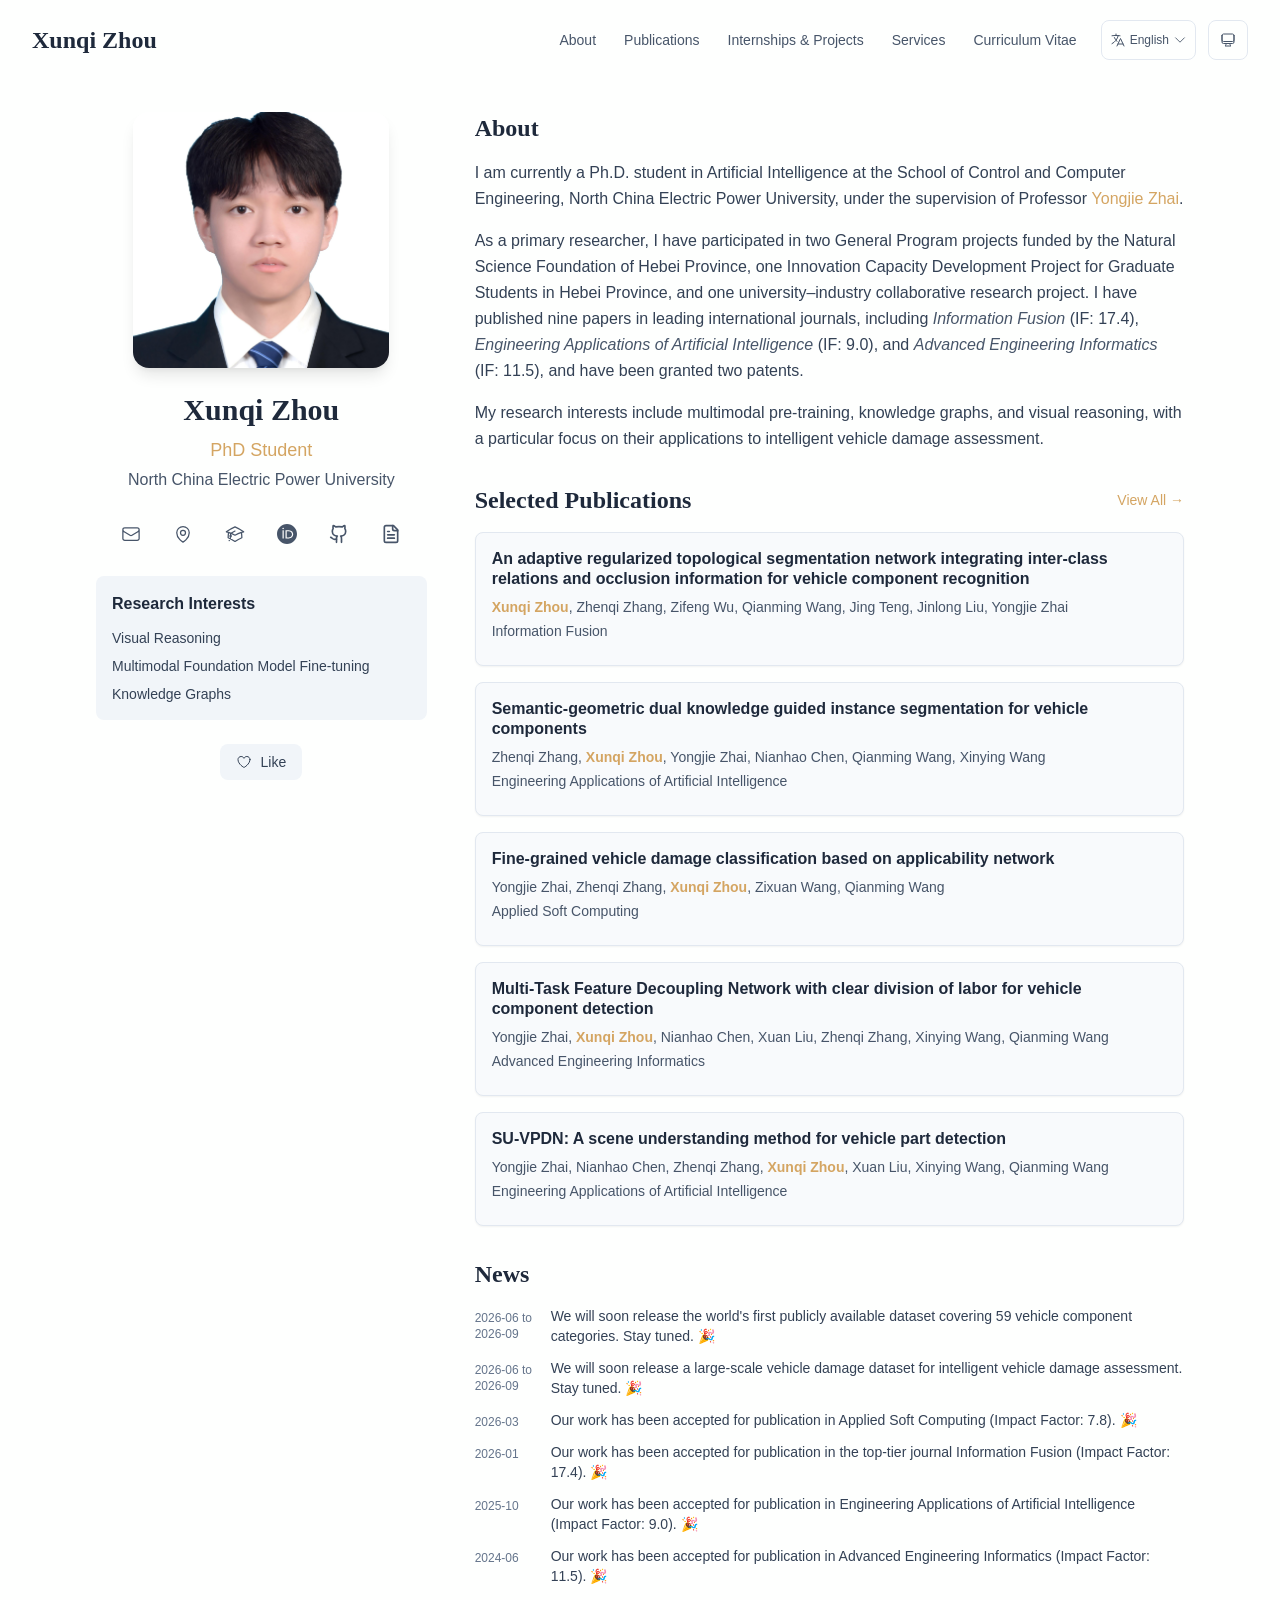
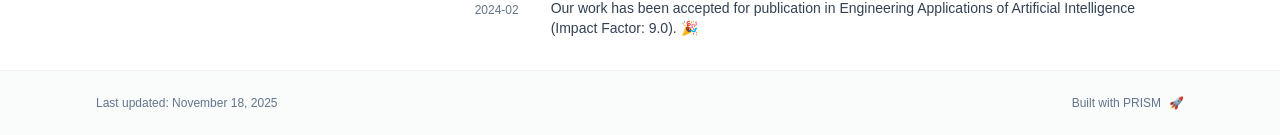
==== commit 94c2ad28: "Add files via upload" ====
--- a/index.html
+++ b/index.html
@@ -1,4 +1,4 @@
-<!DOCTYPE html><html lang="en" class="scroll-smooth"><head><meta charSet="utf-8"/><meta name="viewport" content="width=device-width, initial-scale=1"/><link rel="preload" as="image" href="/bio.jpg"/><link rel="stylesheet" href="/_next/static/css/9151f02006bfd4d6.css" data-precedence="next"/><link rel="preload" as="script" fetchPriority="low" href="/_next/static/chunks/webpack-af78f5c2c11af041.js"/><script src="/_next/static/chunks/4bd1b696-70b6d399998de86a.js" async=""></script><script src="/_next/static/chunks/684-5aaa8290a129f299.js" async=""></script><script src="/_next/static/chunks/main-app-a52d76d82b613863.js" async=""></script><script src="/_next/static/chunks/461-a9a5d7b05a71d978.js" async=""></script><script src="/_next/static/chunks/874-6cc630662f3664af.js" async=""></script><script src="/_next/static/chunks/291-e39730cc9327e39b.js" async=""></script><script src="/_next/static/chunks/app/layout-91ed91464678c562.js" async=""></script><script src="/_next/static/chunks/82-0a710f0d74b82ba6.js" async=""></script><script src="/_next/static/chunks/748-3bbf3d0cbf77db0f.js" async=""></script><script src="/_next/static/chunks/app/page-8ca17ac08223b13d.js" async=""></script><link rel="icon" href="/favicon.svg" type="image/svg+xml"/><link rel="dns-prefetch" href="https://jialeliu.com"/><link rel="preconnect" href="https://jialeliu.com" crossorigin=""/><link rel="preload" as="font" type="font/woff2" href="https://jialeliu.com/fonts/georgiab.woff2" crossorigin=""/><script>
+<!DOCTYPE html><html lang="en" class="scroll-smooth"><head><meta charSet="utf-8"/><meta name="viewport" content="width=device-width, initial-scale=1"/><link rel="preload" as="image" href="/zxq_cv.jpg"/><link rel="stylesheet" href="/_next/static/css/ee203730db8da4dd.css" data-precedence="next"/><link rel="preload" as="script" fetchPriority="low" href="/_next/static/chunks/webpack-af78f5c2c11af041.js"/><script src="/_next/static/chunks/4bd1b696-70b6d399998de86a.js" async=""></script><script src="/_next/static/chunks/684-5aaa8290a129f299.js" async=""></script><script src="/_next/static/chunks/main-app-04f399b0247b218c.js" async=""></script><script src="/_next/static/chunks/461-a9a5d7b05a71d978.js" async=""></script><script src="/_next/static/chunks/874-6cc630662f3664af.js" async=""></script><script src="/_next/static/chunks/291-e39730cc9327e39b.js" async=""></script><script src="/_next/static/chunks/app/layout-044123db405c82a5.js" async=""></script><script src="/_next/static/chunks/314-e3b81037544f2c12.js" async=""></script><script src="/_next/static/chunks/748-6d208724f7090f54.js" async=""></script><script src="/_next/static/chunks/app/page-36e4b38117341a7f.js" async=""></script><link rel="icon" href="/favicon.svg" type="image/svg+xml"/><link rel="dns-prefetch" href="https://jialeliu.com"/><link rel="preconnect" href="https://jialeliu.com" crossorigin=""/><link rel="preload" as="font" type="font/woff2" href="https://jialeliu.com/fonts/georgiab.woff2" crossorigin=""/><script>
               try {
                 const theme = localStorage.getItem('theme-storage');
                 const parsed = theme ? JSON.parse(theme) : null;
@@ -59,6 +59,6 @@
       root.lang = 'en';
       root.setAttribute('data-locale', 'en');
     }
-  </script><title>Xunqi Zhou</title><meta name="description" content="PhD student at the North China Electric Power University."/><meta name="author" content="Xunqi Zhou"/><meta name="keywords" content="Xunqi Zhou,PhD,Research,North China Electric Power University"/><meta name="creator" content="Xunqi Zhou"/><meta name="publisher" content="Xunqi Zhou"/><meta property="og:title" content="Xunqi Zhou"/><meta property="og:description" content="PhD student at the North China Electric Power University."/><meta property="og:site_name" content="Xunqi Zhou&#x27;s Academic Website"/><meta property="og:locale" content="en_US"/><meta property="og:type" content="website"/><meta name="twitter:card" content="summary"/><meta name="twitter:title" content="Xunqi Zhou"/><meta name="twitter:description" content="PhD student at the North China Electric Power University."/><link rel="icon" href="/favicon.svg"/><script>document.querySelectorAll('body link[rel="icon"], body link[rel="apple-touch-icon"]').forEach(el => document.head.appendChild(el))</script><script src="/_next/static/chunks/polyfills-42372ed130431b0a.js" noModule=""></script></head><body class="font-sans antialiased"><div style="visibility:hidden"><nav class="fixed top-0 left-0 right-0 z-50" data-headlessui-state=""><div class="transition-all duration-300 ease-out bg-transparent" style="transform:translateY(-100px)"><div class="max-w-7xl mx-auto px-4 sm:px-6 lg:px-8"><div class="flex justify-between items-center h-16 lg:h-20"><div class="flex-shrink-0" tabindex="0"><a class="text-xl lg:text-2xl font-serif font-semibold text-primary hover:text-accent transition-colors duration-200" href="/">Xunqi Zhou</a></div><div class="hidden lg:block"><div class="ml-10 flex items-center space-x-3"><div class="relative flex items-baseline space-x-1"><a data-nav-href="/" class="relative px-3 py-2 text-sm font-medium rounded-lg transition-colors duration-150 text-primary" href="/">About</a><a data-nav-href="/publications" class="relative px-3 py-2 text-sm font-medium rounded-lg transition-colors duration-150 text-neutral-600" href="/publications/">Publications</a><a data-nav-href="/teaching" class="relative px-3 py-2 text-sm font-medium rounded-lg transition-colors duration-150 text-neutral-600" href="/teaching/">Internships &amp; Projects</a><a data-nav-href="/services" class="relative px-3 py-2 text-sm font-medium rounded-lg transition-colors duration-150 text-neutral-600" href="/services/">Services</a><a data-nav-href="/cv" class="relative px-3 py-2 text-sm font-medium rounded-lg transition-colors duration-150 text-neutral-600" href="/cv/">CV</a></div><div class="flex items-center justify-center w-14 h-10 rounded-lg border border-neutral-200 dark:border-[rgba(148,163,184,0.24)] bg-background dark:bg-neutral-800"><div class="w-6 h-4 rounded bg-neutral-300 animate-pulse"></div></div><div class="flex items-center justify-center w-10 h-10 rounded-lg border border-neutral-200 dark:border-[rgba(148,163,184,0.24)] bg-background dark:bg-neutral-800"><div class="w-4 h-4 rounded-full bg-neutral-300 animate-pulse"></div></div></div></div><div class="lg:hidden flex items-center space-x-2"><div class="flex items-center justify-center w-14 h-10 rounded-lg border border-neutral-200 dark:border-[rgba(148,163,184,0.24)] bg-background dark:bg-neutral-800"><div class="w-6 h-4 rounded bg-neutral-300 animate-pulse"></div></div><div class="flex items-center justify-center w-10 h-10 rounded-lg border border-neutral-200 dark:border-[rgba(148,163,184,0.24)] bg-background dark:bg-neutral-800"><div class="w-4 h-4 rounded-full bg-neutral-300 animate-pulse"></div></div><button class="inline-flex items-center justify-center p-2 rounded-md text-neutral-600 hover:text-primary hover:bg-neutral-100 dark:hover:bg-neutral-800 focus:outline-none focus:ring-2 focus:ring-inset focus:ring-accent transition-colors duration-200" id="headlessui-disclosure-button-«R7pdb»" type="button" aria-expanded="false" data-headlessui-state=""><span class="sr-only">Open main menu</span><div><svg xmlns="http://www.w3.org/2000/svg" fill="none" viewBox="0 0 24 24" stroke-width="1.5" stroke="currentColor" aria-hidden="true" data-slot="icon" class="block h-6 w-6"><path stroke-linecap="round" stroke-linejoin="round" d="M3.75 6.75h16.5M3.75 12h16.5m-16.5 5.25h16.5"></path></svg></div></button></div></div></div></div></nav><main class="min-h-screen pt-16 lg:pt-20"><div class="max-w-6xl mx-auto px-4 sm:px-6 lg:px-8 py-8 bg-background min-h-screen"><div class="grid grid-cols-1 lg:grid-cols-3 gap-12"><div class="lg:col-span-1"><div class="sticky top-8" style="opacity:0;transform:translateY(20px)"><div class="w-64 h-64 mx-auto mb-6 rounded-2xl overflow-hidden shadow-lg hover:shadow-xl transition-all duration-200 hover:scale-105"><img alt="Xunqi Zhou" width="256" height="256" decoding="async" data-nimg="1" class="w-full h-full object-cover object-[32%_center]" style="color:transparent" src="/bio.jpg"/></div><div class="text-center mb-6"><h1 class="text-3xl font-serif font-bold text-primary mb-2">Xunqi Zhou</h1><p class="text-lg text-accent font-medium mb-1">PhD Student</p><p class="text-neutral-600 mb-2">North China Electric Power University</p></div><div class="flex flex-wrap justify-center gap-3 sm:gap-4 mb-6 relative px-2"><div class="relative"><button class="p-2 sm:p-2 transition-colors duration-200 text-neutral-600 dark:text-neutral-400 hover:text-accent" aria-label="Email"><svg xmlns="http://www.w3.org/2000/svg" fill="none" viewBox="0 0 24 24" stroke-width="1.5" stroke="currentColor" aria-hidden="true" data-slot="icon" class="h-5 w-5"><path stroke-linecap="round" stroke-linejoin="round" d="M21.75 6.75v10.5a2.25 2.25 0 0 1-2.25 2.25h-15a2.25 2.25 0 0 1-2.25-2.25V6.75m19.5 0A2.25 2.25 0 0 0 19.5 4.5h-15a2.25 2.25 0 0 0-2.25 2.25m19.5 0v.243a2.25 2.25 0 0 1-1.07 1.916l-7.5 4.615a2.25 2.25 0 0 1-2.36 0L3.32 8.91a2.25 2.25 0 0 1-1.07-1.916V6.75"></path></svg></button></div><div class="relative"><button class="p-2 sm:p-2 transition-colors duration-200 text-neutral-600 dark:text-neutral-400 hover:text-accent" aria-label="Location"><svg xmlns="http://www.w3.org/2000/svg" fill="none" viewBox="0 0 24 24" stroke-width="1.5" stroke="currentColor" aria-hidden="true" data-slot="icon" class="h-5 w-5"><path stroke-linecap="round" stroke-linejoin="round" d="M15 10.5a3 3 0 1 1-6 0 3 3 0 0 1 6 0Z"></path><path stroke-linecap="round" stroke-linejoin="round" d="M19.5 10.5c0 7.142-7.5 11.25-7.5 11.25S4.5 17.642 4.5 10.5a7.5 7.5 0 1 1 15 0Z"></path></svg></button></div><a href="https://scholar.google.com" target="_blank" rel="noopener noreferrer" class="p-2 sm:p-2 text-neutral-600 dark:text-neutral-400 hover:text-accent transition-colors duration-200" aria-label="Google Scholar"><svg xmlns="http://www.w3.org/2000/svg" fill="none" viewBox="0 0 24 24" stroke-width="1.5" stroke="currentColor" aria-hidden="true" data-slot="icon" class="h-5 w-5"><path stroke-linecap="round" stroke-linejoin="round" d="M4.26 10.147a60.438 60.438 0 0 0-.491 6.347A48.62 48.62 0 0 1 12 20.904a48.62 48.62 0 0 1 8.232-4.41 60.46 60.46 0 0 0-.491-6.347m-15.482 0a50.636 50.636 0 0 0-2.658-.813A59.906 59.906 0 0 1 12 3.493a59.903 59.903 0 0 1 10.399 5.84c-.896.248-1.783.52-2.658.814m-15.482 0A50.717 50.717 0 0 1 12 13.489a50.702 50.702 0 0 1 7.74-3.342M6.75 15a.75.75 0 1 0 0-1.5.75.75 0 0 0 0 1.5Zm0 0v-3.675A55.378 55.378 0 0 1 12 8.443m-7.007 11.55A5.981 5.981 0 0 0 6.75 15.75v-1.5"></path></svg></a><a href="https://orcid.org/my-orcid?orcid=0009-0003-5048-4824" target="_blank" rel="noopener noreferrer" class="p-2 sm:p-2 text-neutral-600 dark:text-neutral-400 hover:text-accent transition-colors duration-200" aria-label="ORCID"><svg viewBox="0 0 24 24" fill="currentColor" class="h-5 w-5" xmlns="http://www.w3.org/2000/svg"><path d="M12 0C5.372 0 0 5.372 0 12s5.372 12 12 12 12-5.372 12-12S18.628 0 12 0zM7.369 4.378c.525 0 .947.431.947.947s-.422.947-.947.947a.95.95 0 0 1-.947-.947c0-.525.422-.947.947-.947zm-.722 3.038h1.444v10.041H6.647V7.416zm3.562 0h3.9c3.712 0 5.344 2.653 5.344 5.025 0 2.578-2.016 5.025-5.325 5.025h-3.919V7.416zm1.444 1.303v7.444h2.297c3.272 0 4.022-2.484 4.022-3.722 0-2.016-1.284-3.722-4.097-3.722h-2.222z"></path></svg></a><a href="https://github.com" target="_blank" rel="noopener noreferrer" class="p-2 sm:p-2 text-neutral-600 dark:text-neutral-400 hover:text-accent transition-colors duration-200" aria-label="GitHub"><svg xmlns="http://www.w3.org/2000/svg" width="24" height="24" viewBox="0 0 24 24" fill="none" stroke="currentColor" stroke-width="2" stroke-linecap="round" stroke-linejoin="round" class="lucide lucide-github h-5 w-5" aria-hidden="true"><path d="M15 22v-4a4.8 4.8 0 0 0-1-3.5c3 0 6-2 6-5.5.08-1.25-.27-2.48-1-3.5.28-1.15.28-2.35 0-3.5 0 0-1 0-3 1.5-2.64-.5-5.36-.5-8 0C6 2 5 2 5 2c-.3 1.15-.3 2.35 0 3.5A5.403 5.403 0 0 0 4 9c0 3.5 3 5.5 6 5.5-.39.49-.68 1.05-.85 1.65-.17.6-.22 1.23-.15 1.85v4"></path><path d="M9 18c-4.51 2-5-2-7-2"></path></svg></a><a href="https://linkedin.com" target="_blank" rel="noopener noreferrer" class="p-2 sm:p-2 text-neutral-600 dark:text-neutral-400 hover:text-accent transition-colors duration-200" aria-label="LinkedIn"><svg xmlns="http://www.w3.org/2000/svg" width="24" height="24" viewBox="0 0 24 24" fill="none" stroke="currentColor" stroke-width="2" stroke-linecap="round" stroke-linejoin="round" class="lucide lucide-linkedin h-5 w-5" aria-hidden="true"><path d="M16 8a6 6 0 0 1 6 6v7h-4v-7a2 2 0 0 0-2-2 2 2 0 0 0-2 2v7h-4v-7a6 6 0 0 1 6-6z"></path><rect width="4" height="12" x="2" y="9"></rect><circle cx="4" cy="4" r="2"></circle></svg></a></div><div class="bg-neutral-100 dark:bg-neutral-800 rounded-lg p-4 mb-6 hover:shadow-lg transition-all duration-200 hover:scale-[1.02]"><h3 class="font-semibold text-primary mb-3">Research Interests</h3><div class="space-y-2 text-sm text-neutral-700 dark:text-neutral-500"><div>Computational Physics</div><div>Mathematical Principles</div><div>Proof of Theorems</div></div></div><div class="flex justify-center"><div class="relative"><button class="flex items-center space-x-2 px-4 py-2 rounded-lg font-medium text-sm transition-all duration-200 bg-neutral-100 dark:bg-neutral-800 text-neutral-700 dark:text-neutral-500 hover:bg-red-50 dark:hover:bg-red-900/20 hover:text-red-600 dark:hover:text-red-400 cursor-pointer" tabindex="0"><svg xmlns="http://www.w3.org/2000/svg" fill="none" viewBox="0 0 24 24" stroke-width="1.5" stroke="currentColor" aria-hidden="true" data-slot="icon" class="h-4 w-4"><path stroke-linecap="round" stroke-linejoin="round" d="M21 8.25c0-2.485-2.099-4.5-4.688-4.5-1.935 0-3.597 1.126-4.312 2.733-.715-1.607-2.377-2.733-4.313-2.733C5.1 3.75 3 5.765 3 8.25c0 7.22 9 12 9 12s9-4.78 9-12Z"></path></svg><span>Like</span></button></div></div></div></div><div class="lg:col-span-2 space-y-8"><section id="about" class="scroll-mt-24 space-y-8"><section style="opacity:0;transform:translateY(20px)"><h2 class="text-2xl font-serif font-bold text-primary mb-4">About</h2><div class="text-neutral-700 dark:text-neutral-600 leading-relaxed"><p class="mb-4 last:mb-0">I am currently a Ph.D. student at the School of Control and Computer Engineering, North China Electric Power University, under the supervision of Professor <a href="https://zdh.ncepu.edu.cn/szdw/gjys_e6d3067c550347ec9bf04eceec0157bc/js_e6d3067c550347ec9bf04eceec0157bc/b6850ca399a54360b91c17b18b7288e2.htm" node="[object Object]" target="_blank" rel="noopener noreferrer" class="text-accent font-medium transition-all duration-200 rounded hover:bg-accent/10 hover:shadow-sm">Yongjie Zhai</a>.</p>
+  </script><title>Xunqi Zhou</title><meta name="description" content="PhD student at the North China Electric Power University."/><meta name="author" content="Xunqi Zhou"/><meta name="keywords" content="Xunqi Zhou,PhD,Research,North China Electric Power University"/><meta name="creator" content="Xunqi Zhou"/><meta name="publisher" content="Xunqi Zhou"/><meta property="og:title" content="Xunqi Zhou"/><meta property="og:description" content="PhD student at the North China Electric Power University."/><meta property="og:site_name" content="Xunqi Zhou&#x27;s Academic Website"/><meta property="og:locale" content="en_US"/><meta property="og:type" content="website"/><meta name="twitter:card" content="summary"/><meta name="twitter:title" content="Xunqi Zhou"/><meta name="twitter:description" content="PhD student at the North China Electric Power University."/><link rel="icon" href="/favicon.svg"/><script>document.querySelectorAll('body link[rel="icon"], body link[rel="apple-touch-icon"]').forEach(el => document.head.appendChild(el))</script><script src="/_next/static/chunks/polyfills-42372ed130431b0a.js" noModule=""></script></head><body class="font-sans antialiased"><div style="visibility:hidden"><nav class="fixed top-0 left-0 right-0 z-50" data-headlessui-state=""><div class="transition-all duration-300 ease-out bg-transparent" style="transform:translateY(-100px)"><div class="max-w-7xl mx-auto px-4 sm:px-6 lg:px-8"><div class="flex justify-between items-center h-16 lg:h-20"><div class="flex-shrink-0" tabindex="0"><a class="text-xl lg:text-2xl font-serif font-semibold text-primary hover:text-accent transition-colors duration-200" href="/">Xunqi Zhou</a></div><div class="hidden lg:block"><div class="ml-10 flex items-center space-x-3"><div class="relative flex items-baseline space-x-1"><a data-nav-href="/" class="relative px-3 py-2 text-sm font-medium rounded-lg transition-colors duration-150 text-primary" href="/">About</a><a data-nav-href="/publications" class="relative px-3 py-2 text-sm font-medium rounded-lg transition-colors duration-150 text-neutral-600" href="/publications/">Publications</a><a data-nav-href="/teaching" class="relative px-3 py-2 text-sm font-medium rounded-lg transition-colors duration-150 text-neutral-600" href="/teaching/">Internships &amp; Projects</a><a data-nav-href="/services" class="relative px-3 py-2 text-sm font-medium rounded-lg transition-colors duration-150 text-neutral-600" href="/services/">Services</a><a data-nav-href="/cv" class="relative px-3 py-2 text-sm font-medium rounded-lg transition-colors duration-150 text-neutral-600" href="/cv/">Curriculum Vitae</a></div><div class="flex items-center justify-center w-14 h-10 rounded-lg border border-neutral-200 dark:border-[rgba(148,163,184,0.24)] bg-background dark:bg-neutral-800"><div class="w-6 h-4 rounded bg-neutral-300 animate-pulse"></div></div><div class="flex items-center justify-center w-10 h-10 rounded-lg border border-neutral-200 dark:border-[rgba(148,163,184,0.24)] bg-background dark:bg-neutral-800"><div class="w-4 h-4 rounded-full bg-neutral-300 animate-pulse"></div></div></div></div><div class="lg:hidden flex items-center space-x-2"><div class="flex items-center justify-center w-14 h-10 rounded-lg border border-neutral-200 dark:border-[rgba(148,163,184,0.24)] bg-background dark:bg-neutral-800"><div class="w-6 h-4 rounded bg-neutral-300 animate-pulse"></div></div><div class="flex items-center justify-center w-10 h-10 rounded-lg border border-neutral-200 dark:border-[rgba(148,163,184,0.24)] bg-background dark:bg-neutral-800"><div class="w-4 h-4 rounded-full bg-neutral-300 animate-pulse"></div></div><button class="inline-flex items-center justify-center p-2 rounded-md text-neutral-600 hover:text-primary hover:bg-neutral-100 dark:hover:bg-neutral-800 focus:outline-none focus:ring-2 focus:ring-inset focus:ring-accent transition-colors duration-200" id="headlessui-disclosure-button-«R7pdb»" type="button" aria-expanded="false" data-headlessui-state=""><span class="sr-only">Open main menu</span><div><svg xmlns="http://www.w3.org/2000/svg" fill="none" viewBox="0 0 24 24" stroke-width="1.5" stroke="currentColor" aria-hidden="true" data-slot="icon" class="block h-6 w-6"><path stroke-linecap="round" stroke-linejoin="round" d="M3.75 6.75h16.5M3.75 12h16.5m-16.5 5.25h16.5"></path></svg></div></button></div></div></div></div></nav><main class="min-h-screen pt-16 lg:pt-20"><div class="max-w-6xl mx-auto px-4 sm:px-6 lg:px-8 py-8 bg-background min-h-screen"><div class="grid grid-cols-1 lg:grid-cols-3 gap-12"><div class="lg:col-span-1"><div class="sticky top-8" style="opacity:0;transform:translateY(20px)"><div class="w-64 h-64 mx-auto mb-6 rounded-2xl overflow-hidden shadow-lg hover:shadow-xl transition-all duration-200 hover:scale-105"><img alt="Xunqi Zhou" width="256" height="256" decoding="async" data-nimg="1" class="w-full h-full object-cover object-[32%_center]" style="color:transparent" src="/zxq_cv.jpg"/></div><div class="text-center mb-6"><h1 class="text-3xl font-serif font-bold text-primary mb-2">Xunqi Zhou</h1><p class="text-lg text-accent font-medium mb-1">PhD Student</p><p class="text-neutral-600 mb-2">North China Electric Power University</p></div><div class="flex flex-wrap justify-center gap-3 sm:gap-4 mb-6 relative px-2"><div class="relative"><button class="p-2 sm:p-2 transition-colors duration-200 text-neutral-600 dark:text-neutral-400 hover:text-accent" aria-label="Email"><svg xmlns="http://www.w3.org/2000/svg" fill="none" viewBox="0 0 24 24" stroke-width="1.5" stroke="currentColor" aria-hidden="true" data-slot="icon" class="h-5 w-5"><path stroke-linecap="round" stroke-linejoin="round" d="M21.75 6.75v10.5a2.25 2.25 0 0 1-2.25 2.25h-15a2.25 2.25 0 0 1-2.25-2.25V6.75m19.5 0A2.25 2.25 0 0 0 19.5 4.5h-15a2.25 2.25 0 0 0-2.25 2.25m19.5 0v.243a2.25 2.25 0 0 1-1.07 1.916l-7.5 4.615a2.25 2.25 0 0 1-2.36 0L3.32 8.91a2.25 2.25 0 0 1-1.07-1.916V6.75"></path></svg></button></div><div class="relative"><button class="p-2 sm:p-2 transition-colors duration-200 text-neutral-600 dark:text-neutral-400 hover:text-accent" aria-label="Location"><svg xmlns="http://www.w3.org/2000/svg" fill="none" viewBox="0 0 24 24" stroke-width="1.5" stroke="currentColor" aria-hidden="true" data-slot="icon" class="h-5 w-5"><path stroke-linecap="round" stroke-linejoin="round" d="M15 10.5a3 3 0 1 1-6 0 3 3 0 0 1 6 0Z"></path><path stroke-linecap="round" stroke-linejoin="round" d="M19.5 10.5c0 7.142-7.5 11.25-7.5 11.25S4.5 17.642 4.5 10.5a7.5 7.5 0 1 1 15 0Z"></path></svg></button></div><a href="https://scholar.google.com" target="_blank" rel="noopener noreferrer" class="p-2 sm:p-2 text-neutral-600 dark:text-neutral-400 hover:text-accent transition-colors duration-200" aria-label="Google Scholar"><svg xmlns="http://www.w3.org/2000/svg" fill="none" viewBox="0 0 24 24" stroke-width="1.5" stroke="currentColor" aria-hidden="true" data-slot="icon" class="h-5 w-5"><path stroke-linecap="round" stroke-linejoin="round" d="M4.26 10.147a60.438 60.438 0 0 0-.491 6.347A48.62 48.62 0 0 1 12 20.904a48.62 48.62 0 0 1 8.232-4.41 60.46 60.46 0 0 0-.491-6.347m-15.482 0a50.636 50.636 0 0 0-2.658-.813A59.906 59.906 0 0 1 12 3.493a59.903 59.903 0 0 1 10.399 5.84c-.896.248-1.783.52-2.658.814m-15.482 0A50.717 50.717 0 0 1 12 13.489a50.702 50.702 0 0 1 7.74-3.342M6.75 15a.75.75 0 1 0 0-1.5.75.75 0 0 0 0 1.5Zm0 0v-3.675A55.378 55.378 0 0 1 12 8.443m-7.007 11.55A5.981 5.981 0 0 0 6.75 15.75v-1.5"></path></svg></a><a href="https://orcid.org/my-orcid?orcid=0009-0003-5048-4824" target="_blank" rel="noopener noreferrer" class="p-2 sm:p-2 text-neutral-600 dark:text-neutral-400 hover:text-accent transition-colors duration-200" aria-label="ORCID"><svg viewBox="0 0 24 24" fill="currentColor" class="h-5 w-5" xmlns="http://www.w3.org/2000/svg"><path d="M12 0C5.372 0 0 5.372 0 12s5.372 12 12 12 12-5.372 12-12S18.628 0 12 0zM7.369 4.378c.525 0 .947.431.947.947s-.422.947-.947.947a.95.95 0 0 1-.947-.947c0-.525.422-.947.947-.947zm-.722 3.038h1.444v10.041H6.647V7.416zm3.562 0h3.9c3.712 0 5.344 2.653 5.344 5.025 0 2.578-2.016 5.025-5.325 5.025h-3.919V7.416zm1.444 1.303v7.444h2.297c3.272 0 4.022-2.484 4.022-3.722 0-2.016-1.284-3.722-4.097-3.722h-2.222z"></path></svg></a><a href="https://github.com/xunqizhou" target="_blank" rel="noopener noreferrer" class="p-2 sm:p-2 text-neutral-600 dark:text-neutral-400 hover:text-accent transition-colors duration-200" aria-label="GitHub"><svg xmlns="http://www.w3.org/2000/svg" width="24" height="24" viewBox="0 0 24 24" fill="none" stroke="currentColor" stroke-width="2" stroke-linecap="round" stroke-linejoin="round" class="lucide lucide-github h-5 w-5" aria-hidden="true"><path d="M15 22v-4a4.8 4.8 0 0 0-1-3.5c3 0 6-2 6-5.5.08-1.25-.27-2.48-1-3.5.28-1.15.28-2.35 0-3.5 0 0-1 0-3 1.5-2.64-.5-5.36-.5-8 0C6 2 5 2 5 2c-.3 1.15-.3 2.35 0 3.5A5.403 5.403 0 0 0 4 9c0 3.5 3 5.5 6 5.5-.39.49-.68 1.05-.85 1.65-.17.6-.22 1.23-.15 1.85v4"></path><path d="M9 18c-4.51 2-5-2-7-2"></path></svg></a><a href="/cv.pdf" target="_blank" rel="noopener noreferrer" class="p-2 sm:p-2 text-neutral-600 dark:text-neutral-400 hover:text-accent transition-colors duration-200" aria-label="LinkedIn"><svg xmlns="http://www.w3.org/2000/svg" width="24" height="24" viewBox="0 0 24 24" fill="none" stroke="currentColor" stroke-width="2" stroke-linecap="round" stroke-linejoin="round" class="lucide lucide-file-text h-5 w-5" aria-hidden="true"><path d="M15 2H6a2 2 0 0 0-2 2v16a2 2 0 0 0 2 2h12a2 2 0 0 0 2-2V7Z"></path><path d="M14 2v4a2 2 0 0 0 2 2h4"></path><path d="M10 9H8"></path><path d="M16 13H8"></path><path d="M16 17H8"></path></svg></a></div><div class="bg-neutral-100 dark:bg-neutral-800 rounded-lg p-4 mb-6 hover:shadow-lg transition-all duration-200 hover:scale-[1.02]"><h3 class="font-semibold text-primary mb-3">Research Interests</h3><div class="space-y-2 text-sm text-neutral-700 dark:text-neutral-500"><div>Visual Reasoning</div><div>Multimodal Foundation Model Fine-tuning</div><div>Knowledge Graphs</div></div></div><div class="flex justify-center"><div class="relative"><button class="flex items-center space-x-2 px-4 py-2 rounded-lg font-medium text-sm transition-all duration-200 bg-neutral-100 dark:bg-neutral-800 text-neutral-700 dark:text-neutral-500 hover:bg-red-50 dark:hover:bg-red-900/20 hover:text-red-600 dark:hover:text-red-400 cursor-pointer" tabindex="0"><svg xmlns="http://www.w3.org/2000/svg" fill="none" viewBox="0 0 24 24" stroke-width="1.5" stroke="currentColor" aria-hidden="true" data-slot="icon" class="h-4 w-4"><path stroke-linecap="round" stroke-linejoin="round" d="M21 8.25c0-2.485-2.099-4.5-4.688-4.5-1.935 0-3.597 1.126-4.312 2.733-.715-1.607-2.377-2.733-4.313-2.733C5.1 3.75 3 5.765 3 8.25c0 7.22 9 12 9 12s9-4.78 9-12Z"></path></svg><span>Like</span></button></div></div></div></div><div class="lg:col-span-2 space-y-8"><section id="about" class="scroll-mt-24 space-y-8"><section style="opacity:0;transform:translateY(20px)"><h2 class="text-2xl font-serif font-bold text-primary mb-4">About</h2><div class="text-neutral-700 dark:text-neutral-600 leading-relaxed"><p class="mb-4 last:mb-0">I am currently a Ph.D. student in Artificial Intelligence at the School of Control and Computer Engineering, North China Electric Power University, under the supervision of Professor <a href="https://zdh.ncepu.edu.cn/szdw/gjys_e6d3067c550347ec9bf04eceec0157bc/js_e6d3067c550347ec9bf04eceec0157bc/b6850ca399a54360b91c17b18b7288e2.htm" node="[object Object]" target="_blank" rel="noopener noreferrer" class="text-accent font-medium transition-all duration-200 rounded hover:bg-accent/10 hover:shadow-sm">Yongjie Zhai</a>.</p>
 <p class="mb-4 last:mb-0">As a primary researcher, I have participated in two General Program projects funded by the Natural Science Foundation of Hebei Province, one Innovation Capacity Development Project for Graduate Students in Hebei Province, and one university–industry collaborative research project. I have published nine papers in leading international journals, including <em class="italic text-neutral-600 dark:text-neutral-500">Information Fusion</em> (IF: 17.4), <em class="italic text-neutral-600 dark:text-neutral-500">Engineering Applications of Artificial Intelligence</em> (IF: 9.0), and <em class="italic text-neutral-600 dark:text-neutral-500">Advanced Engineering Informatics</em> (IF: 11.5), and have been granted two patents.</p>
-<p class="mb-4 last:mb-0">My research interests include multimodal pre-training, knowledge graphs, and visual reasoning, with a particular focus on their applications to intelligent vehicle damage assessment.</p></div></section><section style="opacity:0;transform:translateY(20px)"><div class="flex items-center justify-between mb-4"><h2 class="text-2xl font-serif font-bold text-primary">Selected Publications</h2><a class="text-accent hover:text-accent-dark text-sm font-medium transition-all duration-200 rounded hover:bg-accent/10 hover:shadow-sm" href="/publications/">View All<!-- --> →</a></div><div class="space-y-4"><div class="bg-neutral-50 dark:bg-neutral-800 p-4 rounded-lg shadow-sm border border-neutral-200 dark:border-[rgba(148,163,184,0.24)] hover:shadow-lg transition-all duration-200 hover:scale-[1.02]" style="opacity:0;transform:translateY(20px)"><h3 class="font-semibold text-primary mb-2 leading-tight">An adaptive regularized topological segmentation network integrating inter-class relations and occlusion information for vehicle component recognition</h3><p class="text-sm text-neutral-600 dark:text-neutral-500 mb-1"><span><span class="font-semibold text-accent ">Xunqi Zhou</span>, </span><span><span class=" ">Zhenqi Zhang</span>, </span><span><span class=" ">Zifeng Wu</span>, </span><span><span class=" ">Qianming Wang</span>, </span><span><span class=" ">Jing Teng</span>, </span><span><span class=" ">Jinlong Liu</span>, </span><span><span class=" ">Yongjie Zhai</span></span></p><p class="text-sm text-neutral-600 dark:text-neutral-500 mb-2">Information Fusion</p></div><div class="bg-neutral-50 dark:bg-neutral-800 p-4 rounded-lg shadow-sm border border-neutral-200 dark:border-[rgba(148,163,184,0.24)] hover:shadow-lg transition-all duration-200 hover:scale-[1.02]" style="opacity:0;transform:translateY(20px)"><h3 class="font-semibold text-primary mb-2 leading-tight">Semantic-geometric dual knowledge guided instance segmentation for vehicle components</h3><p class="text-sm text-neutral-600 dark:text-neutral-500 mb-1"><span><span class=" ">Zhenqi Zhang</span>, </span><span><span class="font-semibold text-accent ">Xunqi Zhou</span>, </span><span><span class=" ">Yongjie Zhai</span>, </span><span><span class=" ">Nianhao Chen</span>, </span><span><span class=" ">Qianming Wang</span>, </span><span><span class=" ">Xinying Wang</span></span></p><p class="text-sm text-neutral-600 dark:text-neutral-500 mb-2">Engineering Applications of Artificial Intelligence</p></div><div class="bg-neutral-50 dark:bg-neutral-800 p-4 rounded-lg shadow-sm border border-neutral-200 dark:border-[rgba(148,163,184,0.24)] hover:shadow-lg transition-all duration-200 hover:scale-[1.02]" style="opacity:0;transform:translateY(20px)"><h3 class="font-semibold text-primary mb-2 leading-tight">Fine-grained vehicle damage classification based on applicability network</h3><p class="text-sm text-neutral-600 dark:text-neutral-500 mb-1"><span><span class=" ">Yongjie Zhai</span>, </span><span><span class=" ">Zhenqi Zhang</span>, </span><span><span class="font-semibold text-accent ">Xunqi Zhou</span>, </span><span><span class=" ">Zixuan Wang</span>, </span><span><span class=" ">Qianming Wang</span></span></p><p class="text-sm text-neutral-600 dark:text-neutral-500 mb-2">Applied Soft Computing</p></div><div class="bg-neutral-50 dark:bg-neutral-800 p-4 rounded-lg shadow-sm border border-neutral-200 dark:border-[rgba(148,163,184,0.24)] hover:shadow-lg transition-all duration-200 hover:scale-[1.02]" style="opacity:0;transform:translateY(20px)"><h3 class="font-semibold text-primary mb-2 leading-tight">Multi-Task Feature Decoupling Network with clear division of labor for vehicle component detection</h3><p class="text-sm text-neutral-600 dark:text-neutral-500 mb-1"><span><span class=" ">Yongjie Zhai</span>, </span><span><span class="font-semibold text-accent ">Xunqi Zhou</span>, </span><span><span class=" ">Nianhao Chen</span>, </span><span><span class=" ">Xuan Liu</span>, </span><span><span class=" ">Zhenqi Zhang</span>, </span><span><span class=" ">Xinying Wang</span>, </span><span><span class=" ">Qianming Wang</span></span></p><p class="text-sm text-neutral-600 dark:text-neutral-500 mb-2">Advanced Engineering Informatics</p></div><div class="bg-neutral-50 dark:bg-neutral-800 p-4 rounded-lg shadow-sm border border-neutral-200 dark:border-[rgba(148,163,184,0.24)] hover:shadow-lg transition-all duration-200 hover:scale-[1.02]" style="opacity:0;transform:translateY(20px)"><h3 class="font-semibold text-primary mb-2 leading-tight">SU-VPDN: A scene understanding method for vehicle part detection</h3><p class="text-sm text-neutral-600 dark:text-neutral-500 mb-1"><span><span class=" ">Yongjie Zhai</span>, </span><span><span class=" ">Nianhao Chen</span>, </span><span><span class=" ">Zhenqi Zhang</span>, </span><span><span class="font-semibold text-accent ">Xunqi Zhou</span>, </span><span><span class=" ">Xuan Liu</span>, </span><span><span class=" ">Xinying Wang</span>, </span><span><span class=" ">Qianming Wang</span></span></p><p class="text-sm text-neutral-600 dark:text-neutral-500 mb-2">Engineering Applications of Artificial Intelligence</p></div></div></section><section style="opacity:0;transform:translateY(20px)"><h2 class="text-2xl font-serif font-bold text-primary mb-4">News</h2><div class="space-y-3"><div class="flex items-start space-x-3"><span class="text-xs text-neutral-500 mt-1 w-16 flex-shrink-0">2026-06 to 2026-09</span><p class="text-sm text-neutral-700">We will soon release the world&#x27;s first publicly available dataset covering 59 vehicle component categories. Stay tuned. 🎉</p></div><div class="flex items-start space-x-3"><span class="text-xs text-neutral-500 mt-1 w-16 flex-shrink-0">2026-06 to 2026-09</span><p class="text-sm text-neutral-700">We will soon release a large-scale vehicle damage dataset for intelligent vehicle damage assessment. Stay tuned. 🎉</p></div><div class="flex items-start space-x-3"><span class="text-xs text-neutral-500 mt-1 w-16 flex-shrink-0">2026-03</span><p class="text-sm text-neutral-700">Our work has been accepted for publication in Applied Soft Computing (Impact Factor: 7.8). 🎉</p></div><div class="flex items-start space-x-3"><span class="text-xs text-neutral-500 mt-1 w-16 flex-shrink-0">2026-01</span><p class="text-sm text-neutral-700">Our work has been accepted for publication in the top-tier journal Information Fusion (Impact Factor: 17.4). 🎉</p></div><div class="flex items-start space-x-3"><span class="text-xs text-neutral-500 mt-1 w-16 flex-shrink-0">2025-10</span><p class="text-sm text-neutral-700">Our work has been accepted for publication in Engineering Applications of Artificial Intelligence (Impact Factor: 9.0). 🎉</p></div><div class="flex items-start space-x-3"><span class="text-xs text-neutral-500 mt-1 w-16 flex-shrink-0">2024-06</span><p class="text-sm text-neutral-700">Our work has been accepted for publication in Advanced Engineering Informatics (Impact Factor: 11.5). 🎉</p></div><div class="flex items-start space-x-3"><span class="text-xs text-neutral-500 mt-1 w-16 flex-shrink-0">2024-02</span><p class="text-sm text-neutral-700">Our work has been accepted for publication in Engineering Applications of Artificial Intelligence (Impact Factor: 9.0). 🎉</p></div></div></section></section></div></div></div><!--$--><!--/$--><!--$--><!--/$--></main><footer class="border-t border-neutral-200/50 bg-neutral-50/50 dark:bg-neutral-900/50 dark:border-neutral-700/50"><div class="max-w-6xl mx-auto px-4 sm:px-6 lg:px-8 py-6"><div class="flex flex-col sm:flex-row justify-between items-center gap-2"><p class="text-xs text-neutral-500">Last updated<!-- -->: <!-- -->November 18, 2025</p><p class="text-xs text-neutral-500 flex items-center"><a href="https://github.com/xyjoey/PRISM" target="_blank" rel="noopener noreferrer">Built with PRISM</a><span class="ml-2">🚀</span></p></div></div></footer></div><script src="/_next/static/chunks/webpack-af78f5c2c11af041.js" async=""></script><script>(self.__next_f=self.__next_f||[]).push([0])</script><script>self.__next_f.push([1,"1:\"$Sreact.fragment\"\n3:I[3719,[\"461\",\"static/chunks/461-a9a5d7b05a71d978.js\",\"874\",\"static/chunks/874-6cc630662f3664af.js\",\"291\",\"static/chunks/291-e39730cc9327e39b.js\",\"177\",\"static/chunks/app/layout-91ed91464678c562.js\"],\"ThemeProvider\"]\n4:I[310,[\"461\",\"static/chunks/461-a9a5d7b05a71d978.js\",\"874\",\"static/chunks/874-6cc630662f3664af.js\",\"291\",\"static/chunks/291-e39730cc9327e39b.js\",\"177\",\"static/chunks/app/layout-91ed91464678c562.js\"],\"LocaleProvider\"]\n5:I[4574,[\"461\",\"static/chunks/461-a9a5d7b05a71d978.js\",\"874\",\"static/chunks/874-6cc630662f3664af.js\",\"291\",\"static/chunks/291-e39730cc9327e39b.js\",\"177\",\"static/chunks/app/layout-91ed91464678c562.js\"],\"default\"]\n6:I[7555,[],\"\"]\n7:I[1295,[],\"\"]\n8:I[2548,[\"461\",\"static/chunks/461-a9a5d7b05a71d978.js\",\"874\",\"static/chunks/874-6cc630662f3664af.js\",\"291\",\"static/chunks/291-e39730cc9327e39b.js\",\"177\",\"static/chunks/app/layout-91ed91464678c562.js\"],\"default\"]\n9:I[6613,[\"461\",\"static/chunks/461-a9a5d7b05a71d978.js\",\"82\",\"static/chunks/82-0a710f0d74b82ba6.js\",\"874\",\"static/chunks/874-6cc630662f3664af.js\",\"748\",\"static/chunks/748-3bbf3d0cbf77db0f.js\",\"974\",\"static/chunks/app/page-8ca17ac08223b13d.js\"],\"default\"]\n1f:I[9665,[],\"MetadataBoundary\"]\n21:I[9665,[],\"OutletBoundary\"]\n24:I[4911,[],\"AsyncMetadataOutlet\"]\n26:I[9665,[],\"ViewportBoundary\"]\n28:I[6614,[],\"\"]\n:HL[\"/_next/static/css/9151f02006bfd4d6.css\",\"style\"]\n2:T5d7,\n    try {\n      const cfg = {\"enabled\":true,\"locales\":[\"zh\",\"en\"],\"defaultLocale\":\"en\",\"mode\":\"auto\",\"fixedLocale\":\"en\",\"persist\":true,\"switcher\":true,\"labels\":{\"zh\":\"中文\",\"en\":\"English\"}};\n      const storageKey = 'locale-storage';\n      const normalize = (value) =\u003e typeof value === 'string' ? value.trim().replace('_', '-').toLowerCase() : '';\n      const matchLocale = (candidate) =\u003e {\n        const normalized = normalize(candidate);\n        if (!normalized) return null;\n        if (cfg.locales.includes(normalized)) return normalized;\n        const language = normalized.split('-')[0];\n        if (cfg.locales.includes(language)) return language;\n       "])</script><script>self.__next_f.push([1," return null;\n      };\n\n      let resolved = null;\n\n      if (!cfg.enabled) {\n        resolved = cfg.defaultLocale;\n      } else if (cfg.persist) {\n        resolved = matchLocale(localStorage.getItem(storageKey));\n      }\n\n      if (!resolved) {\n        if (cfg.mode === 'fixed') {\n          resolved = cfg.fixedLocale;\n        } else {\n          resolved = matchLocale(navigator.language);\n        }\n      }\n\n      if (!resolved) {\n        resolved = cfg.defaultLocale;\n      }\n\n      const root = document.documentElement;\n      root.lang = resolved;\n      root.setAttribute('data-locale', resolved);\n\n      if (cfg.persist) {\n        localStorage.setItem(storageKey, resolved);\n      }\n    } catch (e) {\n      const root = document.documentElement;\n      root.lang = 'en';\n      root.setAttribute('data-locale', 'en');\n    }\n  a:T822,"])</script><script>self.__next_f.push([1,"In intelligent vehicle damage assessment, component recognition faces challenges such as significant intra-class variability and minimal inter-class differences, which hinder detection, as well as occlusions and ambiguous boundaries, which complicate segmentation. We generalize these problems into three core aspects: inter-object relational modeling, semantic-detail information balancing, and occlusion-aware decoupling. To this end, we propose the Adaptive Regularized Topological Segmentation (ARTSeg) network, comprising three complementary modules: Inter-Class Graph Constraint (ICGC), Constrained Detail Feature Backtracking (CDFB), and Topological Decoupling Segmentation (TDS). Each module is purposefully designed, integrated in a progressive structure, and synergistically reinforces the others to enhance overall performance. Specifically, ICGC clusters intra-class features and establishes implicit topological constraints among categories during feature extraction, enabling the model to better capture inter-class relationships and improve detection representation. Subsequently, CDFB evaluates the impact of channel-wise feature information within each candidate region on segmentation accuracy and computational cost, dynamically selecting appropriate feature resolutions for individual instances while balancing the demands of detection and segmentation tasks. Finally, TDS introduces topological associations between occluded and occluding regions at the feature level and decouples them at the task level, explicitly modeling generalized occlusion regions and enhancing segmentation performance. We quantitatively and qualitatively evaluate ARTSeg on a 59-category vehicle component dataset constructed for insurance damage assessment, achieving notable improvements in addressing the aforementioned problems. Experiments on two public datasets, DSMLR and Carparts, further validate the generalization capability of the proposed method. Results indicate that ARTSeg provides practical guidance for component recognition in intelligent vehicle damage assessment."])</script><script>self.__next_f.push([1,"b:Ta5f,"])</script><script>self.__next_f.push([1,"@article{ZHOU2026104157,\n  title = {An adaptive regularized topological segmentation network integrating inter-class relations and occlusion information for vehicle component recognition},\n  journal = {Information Fusion},\n  volume = {131},\n  pages = {104157},\n  year = {2026},\n  issn = {1566-2535},\n  doi = {https://doi.org/10.1016/j.inffus.2026.104157},\n  url = {https://www.sciencedirect.com/science/article/pii/S1566253526000369},\n  author = {Xunqi Zhou and Zhenqi Zhang and Zifeng Wu and Qianming Wang and Jing Teng and Jinlong Liu and Yongjie Zhai},\n  abstract = {In intelligent vehicle damage assessment, component recognition faces challenges such as significant intra-class variability and minimal inter-class differences, which hinder detection, as well as occlusions and ambiguous boundaries, which complicate segmentation. We generalize these problems into three core aspects: inter-object relational modeling, semantic-detail information balancing, and occlusion-aware decoupling. To this end, we propose the Adaptive Regularized Topological Segmentation (ARTSeg) network, comprising three complementary modules: Inter-Class Graph Constraint (ICGC), Constrained Detail Feature Backtracking (CDFB), and Topological Decoupling Segmentation (TDS). Each module is purposefully designed, integrated in a progressive structure, and synergistically reinforces the others to enhance overall performance. Specifically, ICGC clusters intra-class features and establishes implicit topological constraints among categories during feature extraction, enabling the model to better capture inter-class relationships and improve detection representation. Subsequently, CDFB evaluates the impact of channel-wise feature information within each candidate region on segmentation accuracy and computational cost, dynamically selecting appropriate feature resolutions for individual instances while balancing the demands of detection and segmentation tasks. Finally, TDS introduces topological associations between occluded and occluding regions at the feature level and decouples them at the task level, explicitly modeling generalized occlusion regions and enhancing segmentation performance. We quantitatively and qualitatively evaluate ARTSeg on a 59-category vehicle component dataset constructed for insurance damage assessment, achieving notable improvements in addressing the aforementioned problems. Experiments on two public datasets, DSMLR and Carparts, further validate the generalization capability of the proposed method. Results indicate that ARTSeg provides practical guidance for component recognition in intelligent vehicle damage assessment.}\n}"])</script><script>self.__next_f.push([1,"c:T728,The detection and segmentation of vehicle components are crucial steps in intelligent vehicle damage assessment. However, due to the wide variety of vehicle components with diverse shapes and the high similarity between mirror-symmetric components, missed detections and false positives remain common challenges in vehicle component detection and segmentation. To address these challenges, this paper proposes a deep learning-based dual-knowledge guided vehicle component instance segmentation network. The proposed method fuses implicit multi-scale semantic knowledge by the enhanced semantic knowledge network, thereby improving the model’s capability to filter and capture critical component information. This design enhances focus on key foreground features while suppressing interference from background features. Furthermore, the proposed embedded geometric knowledge module synergizes geometric constraint knowledge of vehicle components with the model’s intrinsic learning capability. By reasoning about positions among three types of landmark components, it explicitly supplements the model with spatial relationship information of components that are inherently challenging to learn from data alone. We evaluate the detection and segmentation performance of the proposed method on a dataset comprising 59 classes of vehicle components. Compared with the baseline model, our method achieves significant improvements of 19.3% and 19.1% in detection mean average precision and segmentation mean average precision, respectively. Additionally, we evaluate the generalization capability of the proposed method on an independent public dataset. Compared with state-of-the-art instance segmentation methods, the proposed method demonstrates superior performance in both detection and segmentation tasks for vehicle components.d:T954,"])</script><script>self.__next_f.push([1,"@article{ZHANG2026112869,\n  title = {Semantic-geometric dual knowledge guided instance segmentation for vehicle components},\n  journal = {Engineering Applications of Artificial Intelligence},\n  volume = {163},\n  pages = {112869},\n  year = {2026},\n  issn = {0952-1976},\n  doi = {https://doi.org/10.1016/j.engappai.2025.112869},\n  url = {https://www.sciencedirect.com/science/article/pii/S0952197625029008},\n  author = {Zhenqi Zhang and Xunqi Zhou and Yongjie Zhai and Nianhao Chen and Qianming Wang and Xinying Wang},\n  abstract = {The detection and segmentation of vehicle components are crucial steps in intelligent vehicle damage assessment. However, due to the wide variety of vehicle components with diverse shapes and the high similarity between mirror-symmetric components, missed detections and false positives remain common challenges in vehicle component detection and segmentation. To address these challenges, this paper proposes a deep learning-based dual-knowledge guided vehicle component instance segmentation network. The proposed method fuses implicit multi-scale semantic knowledge by the enhanced semantic knowledge network, thereby improving the model’s capability to filter and capture critical component information. This design enhances focus on key foreground features while suppressing interference from background features. Furthermore, the proposed embedded geometric knowledge module synergizes geometric constraint knowledge of vehicle components with the model’s intrinsic learning capability. By reasoning about positions among three types of landmark components, it explicitly supplements the model with spatial relationship information of components that are inherently challenging to learn from data alone. We evaluate the detection and segmentation performance of the proposed method on a dataset comprising 59 classes of vehicle components. Compared with the baseline model, our method achieves significant improvements of 19.3% and 19.1% in detection mean average precision and segmentation mean average precision, respectively. Additionally, we evaluate the generalization capability of the proposed method on an independent public dataset. Compared with state-of-the-art instance segmentation methods, the proposed method demonstrates superior performance in both detection and segmentation tasks for vehicle components.},\n  PDF = {DKGNet.jpg}\n}"])</script><script>self.__next_f.push([1,"e:T647,Vehicle damage classification is a critical component of intelligent damage assessment systems, presenting challenges due to complex damage morphology, high inter-class similarity, and significant intra-class variance. To address these issues, this paper proposes a Fine-grained Defect Applicable Network (FGDANet) that enhances classification accuracy through a multi-level fine-grained feature perception mechanism. Specifically, FGDANet alternately introduces the In-depth \u0026 Refined Layer (IR Layer) and the Regional Learning Block (RL Block) to perform independent down-sampling and fine-grained feature attention, thereby reducing information loss and strengthening the perception of critical regions. Furthermore, a Global Feature Search Module (GFS Module) is designed to adaptively search and aggregate global self-similar information within shallow networks, improving inter-class discrimination. Additionally, a Generalized Feature Correction Loss (GFC Loss) is proposed to regularize the backbone network through reverse feature fusion and label smoothing, enhancing feature generalization. On an 8-class vehicle damage dataset, FGDANet achieves a 4.32% improvement in Top-1 classification accuracy over the baseline model, outperforming several advanced classification networks. The method also demonstrates strong generalization on a public steel plate surface defect dataset. Experimental results indicate that FGDANet effectively addresses the challenges of damage defect classification and is suitable for real-world intelligent damage assessment and industrial quality inspection scenarios.f:T81d,"])</script><script>self.__next_f.push([1,"@article{ZHAI2026115076,\n  title = {Fine-grained vehicle damage classification based on applicability network},\n  journal = {Applied Soft Computing},\n  volume = {196},\n  pages = {115076},\n  year = {2026},\n  issn = {1568-4946},\n  doi = {https://doi.org/10.1016/j.asoc.2026.115076},\n  url = {https://www.sciencedirect.com/science/article/pii/S1568494626005247},\n  author = {Yongjie Zhai and Zhenqi Zhang and Xunqi Zhou and Zixuan Wang and Qianming Wang},\n  abstract = {Vehicle damage classification is a critical component of intelligent damage assessment systems, presenting challenges due to complex damage morphology, high inter-class similarity, and significant intra-class variance. To address these issues, this paper proposes a Fine-grained Defect Applicable Network (FGDANet) that enhances classification accuracy through a multi-level fine-grained feature perception mechanism. Specifically, FGDANet alternately introduces the In-depth \u0026 Refined Layer (IR Layer) and the Regional Learning Block (RL Block) to perform independent down-sampling and fine-grained feature attention, thereby reducing information loss and strengthening the perception of critical regions. Furthermore, a Global Feature Search Module (GFS Module) is designed to adaptively search and aggregate global self-similar information within shallow networks, improving inter-class discrimination. Additionally, a Generalized Feature Correction Loss (GFC Loss) is proposed to regularize the backbone network through reverse feature fusion and label smoothing, enhancing feature generalization. On an 8-class vehicle damage dataset, FGDANet achieves a 4.32% improvement in Top-1 classification accuracy over the baseline model, outperforming several advanced classification networks. The method also demonstrates strong generalization on a public steel plate surface defect dataset. Experimental results indicate that FGDANet effectively addresses the challenges of damage defect classification and is suitable for real-world intelligent damage assessment and industrial quality inspection scenarios.}\n}"])</script><script>self.__next_f.push([1,"10:T683,To enhance the precision and stability of vehicle component detection for intelligent claims assessment and intelligent vehicle detection, it is necessary to address the problem of missing detection and false detection in complex scenes caused by feature similarity between classes and insufficient feature extraction. In this paper, we propose a decoupling network architecture, named the Multi-Task Feature Decoupling Network (MTFDN), which is based on a two-stage multitasking algorithm. Three improved modules have been designed and integrated into the architecture for this purpose. First, we design an improved Parallel Dynamic Attention Module (PDAM) to facilitate a more scientific and logical acquisition of features and localization of regions of interest. Then, we introduce an improved Bidirectional Fusion Feature Pyramid Network (BF-FPN) module in the segmentation task, followed by the design of a Bidirectional Hybrid Dilated Fusion Feature Pyramid Network (BHDF-FPN) module in the detection task. The BF-FPN and BHDF-FPN modules are used to meet the different requirements of different tasks for features after decoupling. The experimental results demonstrate that, in comparison with the baseline model, MTFDN exhibits superior performance in terms of detection and segmentation on two vehicle-related datasets, namely the Vehicle Scene Dataset (VSD) and the Vehicle Component Dataset (VCD). Moreover, MTFDN demonstrates robust generalization capabilities when integrated with other two-stage algorithms, significantly enhancing the detection and segmentation performance of the algorithm itself, thereby highlighting its superiority in this domain.11:T899,"])</script><script>self.__next_f.push([1,"@article{ZHAI2024102601,\n  title = {Multi-Task Feature Decoupling Network with clear division of labor for vehicle component detection},\n  journal = {Advanced Engineering Informatics},\n  volume = {62},\n  pages = {102601},\n  year = {2024},\n  issn = {1474-0346},\n  doi = {https://doi.org/10.1016/j.aei.2024.102601},\n  url = {https://www.sciencedirect.com/science/article/pii/S1474034624002490},\n  author = {Yongjie Zhai and Xunqi Zhou and Nianhao Chen and Xuan Liu and Zhenqi Zhang and Xinying Wang and Qianming Wang},\n  abstract = {To enhance the precision and stability of vehicle component detection for intelligent claims assessment and intelligent vehicle detection, it is necessary to address the problem of missing detection and false detection in complex scenes caused by feature similarity between classes and insufficient feature extraction. In this paper, we propose a decoupling network architecture, named the Multi-Task Feature Decoupling Network (MTFDN), which is based on a two-stage multitasking algorithm. Three improved modules have been designed and integrated into the architecture for this purpose. First, we design an improved Parallel Dynamic Attention Module (PDAM) to facilitate a more scientific and logical acquisition of features and localization of regions of interest. Then, we introduce an improved Bidirectional Fusion Feature Pyramid Network (BF-FPN) module in the segmentation task, followed by the design of a Bidirectional Hybrid Dilated Fusion Feature Pyramid Network (BHDF-FPN) module in the detection task. The BF-FPN and BHDF-FPN modules are used to meet the different requirements of different tasks for features after decoupling. The experimental results demonstrate that, in comparison with the baseline model, MTFDN exhibits superior performance in terms of detection and segmentation on two vehicle-related datasets, namely the Vehicle Scene Dataset (VSD) and the Vehicle Component Dataset (VCD). Moreover, MTFDN demonstrates robust generalization capabilities when integrated with other two-stage algorithms, significantly enhancing the detection and segmentation performance of the algorithm itself, thereby highlighting its superiority in this domain.}\n}"])</script><script>self.__next_f.push([1,"12:T722,High-accuracy positioning and identification of vehicle parts are crucial for status detection, fault diagnosis, and the development of intelligent damage detection systems. However, detecting left–right and front-rear categories in vehicle parts remains challenging due to numerous categories and feature similarity. To address this, we propose the scene understanding vehicle part detection network (SU-VPDN). It comprises three subnetworks: vehicle orientation scene classification (VOSC), vehicle part instance segmentation (VPIS), and scene understanding (SU). VOSC performs preliminary classification of vehicle orientation scenes, while VPIS detects vehicle parts. SU fine-tunes VOSC results using the part logic correction module, fuses VOSC and VPIS results using the part replacement module, and obtains accurate VPIS results through confidence regulation and hierarchical filtering. SU-VPDN integrates results from multiple subnetworks, transforming the challenge of detecting similar objects into orientation scene detection for precise recognition. We evaluate the proposed method on a dataset containing 59 types of vehicle parts and compare it with advanced segmentation detection models. Experimental results demonstrate that SU-VPDN outperforms other models, achieving a 12.2% and 12.3% improvement in mean average precision (mAP) for box and mask, respectively, compared to the baseline model. Moreover, qualitative and quantitative experiments show that SU-VPDN significantly enhances the detection performance of objects with similar features. Overall, our proposed SU-VPDN offers a promising solution for detecting left–right and front-rear categories in vehicle parts. It surpasses existing models and can enable insurance companies to replace damaged parts and improve claims efficiency efficiently.13:T92f,"])</script><script>self.__next_f.push([1,"@article{ZHAI2024107956,\n  title = {SU-VPDN: A scene understanding method for vehicle part detection},\n  journal = {Engineering Applications of Artificial Intelligence},\n  volume = {132},\n  pages = {107956},\n  year = {2024},\n  issn = {0952-1976},\n  doi = {https://doi.org/10.1016/j.engappai.2024.107956},\n  url = {https://www.sciencedirect.com/science/article/pii/S0952197624001143},\n  author = {Yongjie Zhai and Nianhao Chen and Zhenqi Zhang and Xunqi Zhou and Xuan Liu and Xinying Wang and Qianming Wang},\n  abstract = {High-accuracy positioning and identification of vehicle parts are crucial for status detection, fault diagnosis, and the development of intelligent damage detection systems. However, detecting left–right and front-rear categories in vehicle parts remains challenging due to numerous categories and feature similarity. To address this, we propose the scene understanding vehicle part detection network (SU-VPDN). It comprises three subnetworks: vehicle orientation scene classification (VOSC), vehicle part instance segmentation (VPIS), and scene understanding (SU). VOSC performs preliminary classification of vehicle orientation scenes, while VPIS detects vehicle parts. SU fine-tunes VOSC results using the part logic correction module, fuses VOSC and VPIS results using the part replacement module, and obtains accurate VPIS results through confidence regulation and hierarchical filtering. SU-VPDN integrates results from multiple subnetworks, transforming the challenge of detecting similar objects into orientation scene detection for precise recognition. We evaluate the proposed method on a dataset containing 59 types of vehicle parts and compare it with advanced segmentation detection models. Experimental results demonstrate that SU-VPDN outperforms other models, achieving a 12.2% and 12.3% improvement in mean average precision (mAP) for box and mask, respectively, compared to the baseline model. Moreover, qualitative and quantitative experiments show that SU-VPDN significantly enhances the detection performance of objects with similar features. Overall, our proposed SU-VPDN offers a promising solution for detecting left–right and front-rear categories in vehicle parts. It surpasses existing models and can enable insurance companies to replace damaged parts and improve claims efficiency efficiently.}\n}"])</script><script>self.__next_f.push([1,"14:T411,I am currently a Ph.D. student at the School of Control and Computer Engineering, North China Electric Power University, under the supervision of Professor [Yongjie Zhai](https://zdh.ncepu.edu.cn/szdw/gjys_e6d3067c550347ec9bf04eceec0157bc/js_e6d3067c550347ec9bf04eceec0157bc/b6850ca399a54360b91c17b18b7288e2.htm).\n\nAs a primary researcher, I have participated in two General Program projects funded by the Natural Science Foundation of Hebei Province, one Innovation Capacity Development Project for Graduate Students in Hebei Province, and one university–industry collaborative research project. I have published nine papers in leading international journals, including *Information Fusion* (IF: 17.4), *Engineering Applications of Artificial Intelligence* (IF: 9.0), and *Advanced Engineering Informatics* (IF: 11.5), and have been granted two patents.\n\nMy research interests include multimodal pre-training, knowledge graphs, and visual reasoning, with a particular focus on their applications to intelligent vehicle damage assessment.\n15:T822,"])</script><script>self.__next_f.push([1,"In intelligent vehicle damage assessment, component recognition faces challenges such as significant intra-class variability and minimal inter-class differences, which hinder detection, as well as occlusions and ambiguous boundaries, which complicate segmentation. We generalize these problems into three core aspects: inter-object relational modeling, semantic-detail information balancing, and occlusion-aware decoupling. To this end, we propose the Adaptive Regularized Topological Segmentation (ARTSeg) network, comprising three complementary modules: Inter-Class Graph Constraint (ICGC), Constrained Detail Feature Backtracking (CDFB), and Topological Decoupling Segmentation (TDS). Each module is purposefully designed, integrated in a progressive structure, and synergistically reinforces the others to enhance overall performance. Specifically, ICGC clusters intra-class features and establishes implicit topological constraints among categories during feature extraction, enabling the model to better capture inter-class relationships and improve detection representation. Subsequently, CDFB evaluates the impact of channel-wise feature information within each candidate region on segmentation accuracy and computational cost, dynamically selecting appropriate feature resolutions for individual instances while balancing the demands of detection and segmentation tasks. Finally, TDS introduces topological associations between occluded and occluding regions at the feature level and decouples them at the task level, explicitly modeling generalized occlusion regions and enhancing segmentation performance. We quantitatively and qualitatively evaluate ARTSeg on a 59-category vehicle component dataset constructed for insurance damage assessment, achieving notable improvements in addressing the aforementioned problems. Experiments on two public datasets, DSMLR and Carparts, further validate the generalization capability of the proposed method. Results indicate that ARTSeg provides practical guidance for component recognition in intelligent vehicle damage assessment."])</script><script>self.__next_f.push([1,"16:Ta5f,"])</script><script>self.__next_f.push([1,"@article{ZHOU2026104157,\n  title = {An adaptive regularized topological segmentation network integrating inter-class relations and occlusion information for vehicle component recognition},\n  journal = {Information Fusion},\n  volume = {131},\n  pages = {104157},\n  year = {2026},\n  issn = {1566-2535},\n  doi = {https://doi.org/10.1016/j.inffus.2026.104157},\n  url = {https://www.sciencedirect.com/science/article/pii/S1566253526000369},\n  author = {Xunqi Zhou and Zhenqi Zhang and Zifeng Wu and Qianming Wang and Jing Teng and Jinlong Liu and Yongjie Zhai},\n  abstract = {In intelligent vehicle damage assessment, component recognition faces challenges such as significant intra-class variability and minimal inter-class differences, which hinder detection, as well as occlusions and ambiguous boundaries, which complicate segmentation. We generalize these problems into three core aspects: inter-object relational modeling, semantic-detail information balancing, and occlusion-aware decoupling. To this end, we propose the Adaptive Regularized Topological Segmentation (ARTSeg) network, comprising three complementary modules: Inter-Class Graph Constraint (ICGC), Constrained Detail Feature Backtracking (CDFB), and Topological Decoupling Segmentation (TDS). Each module is purposefully designed, integrated in a progressive structure, and synergistically reinforces the others to enhance overall performance. Specifically, ICGC clusters intra-class features and establishes implicit topological constraints among categories during feature extraction, enabling the model to better capture inter-class relationships and improve detection representation. Subsequently, CDFB evaluates the impact of channel-wise feature information within each candidate region on segmentation accuracy and computational cost, dynamically selecting appropriate feature resolutions for individual instances while balancing the demands of detection and segmentation tasks. Finally, TDS introduces topological associations between occluded and occluding regions at the feature level and decouples them at the task level, explicitly modeling generalized occlusion regions and enhancing segmentation performance. We quantitatively and qualitatively evaluate ARTSeg on a 59-category vehicle component dataset constructed for insurance damage assessment, achieving notable improvements in addressing the aforementioned problems. Experiments on two public datasets, DSMLR and Carparts, further validate the generalization capability of the proposed method. Results indicate that ARTSeg provides practical guidance for component recognition in intelligent vehicle damage assessment.}\n}"])</script><script>self.__next_f.push([1,"17:T728,The detection and segmentation of vehicle components are crucial steps in intelligent vehicle damage assessment. However, due to the wide variety of vehicle components with diverse shapes and the high similarity between mirror-symmetric components, missed detections and false positives remain common challenges in vehicle component detection and segmentation. To address these challenges, this paper proposes a deep learning-based dual-knowledge guided vehicle component instance segmentation network. The proposed method fuses implicit multi-scale semantic knowledge by the enhanced semantic knowledge network, thereby improving the model’s capability to filter and capture critical component information. This design enhances focus on key foreground features while suppressing interference from background features. Furthermore, the proposed embedded geometric knowledge module synergizes geometric constraint knowledge of vehicle components with the model’s intrinsic learning capability. By reasoning about positions among three types of landmark components, it explicitly supplements the model with spatial relationship information of components that are inherently challenging to learn from data alone. We evaluate the detection and segmentation performance of the proposed method on a dataset comprising 59 classes of vehicle components. Compared with the baseline model, our method achieves significant improvements of 19.3% and 19.1% in detection mean average precision and segmentation mean average precision, respectively. Additionally, we evaluate the generalization capability of the proposed method on an independent public dataset. Compared with state-of-the-art instance segmentation methods, the proposed method demonstrates superior performance in both detection and segmentation tasks for vehicle components.18:T954,"])</script><script>self.__next_f.push([1,"@article{ZHANG2026112869,\n  title = {Semantic-geometric dual knowledge guided instance segmentation for vehicle components},\n  journal = {Engineering Applications of Artificial Intelligence},\n  volume = {163},\n  pages = {112869},\n  year = {2026},\n  issn = {0952-1976},\n  doi = {https://doi.org/10.1016/j.engappai.2025.112869},\n  url = {https://www.sciencedirect.com/science/article/pii/S0952197625029008},\n  author = {Zhenqi Zhang and Xunqi Zhou and Yongjie Zhai and Nianhao Chen and Qianming Wang and Xinying Wang},\n  abstract = {The detection and segmentation of vehicle components are crucial steps in intelligent vehicle damage assessment. However, due to the wide variety of vehicle components with diverse shapes and the high similarity between mirror-symmetric components, missed detections and false positives remain common challenges in vehicle component detection and segmentation. To address these challenges, this paper proposes a deep learning-based dual-knowledge guided vehicle component instance segmentation network. The proposed method fuses implicit multi-scale semantic knowledge by the enhanced semantic knowledge network, thereby improving the model’s capability to filter and capture critical component information. This design enhances focus on key foreground features while suppressing interference from background features. Furthermore, the proposed embedded geometric knowledge module synergizes geometric constraint knowledge of vehicle components with the model’s intrinsic learning capability. By reasoning about positions among three types of landmark components, it explicitly supplements the model with spatial relationship information of components that are inherently challenging to learn from data alone. We evaluate the detection and segmentation performance of the proposed method on a dataset comprising 59 classes of vehicle components. Compared with the baseline model, our method achieves significant improvements of 19.3% and 19.1% in detection mean average precision and segmentation mean average precision, respectively. Additionally, we evaluate the generalization capability of the proposed method on an independent public dataset. Compared with state-of-the-art instance segmentation methods, the proposed method demonstrates superior performance in both detection and segmentation tasks for vehicle components.},\n  PDF = {DKGNet.jpg}\n}"])</script><script>self.__next_f.push([1,"19:T647,Vehicle damage classification is a critical component of intelligent damage assessment systems, presenting challenges due to complex damage morphology, high inter-class similarity, and significant intra-class variance. To address these issues, this paper proposes a Fine-grained Defect Applicable Network (FGDANet) that enhances classification accuracy through a multi-level fine-grained feature perception mechanism. Specifically, FGDANet alternately introduces the In-depth \u0026 Refined Layer (IR Layer) and the Regional Learning Block (RL Block) to perform independent down-sampling and fine-grained feature attention, thereby reducing information loss and strengthening the perception of critical regions. Furthermore, a Global Feature Search Module (GFS Module) is designed to adaptively search and aggregate global self-similar information within shallow networks, improving inter-class discrimination. Additionally, a Generalized Feature Correction Loss (GFC Loss) is proposed to regularize the backbone network through reverse feature fusion and label smoothing, enhancing feature generalization. On an 8-class vehicle damage dataset, FGDANet achieves a 4.32% improvement in Top-1 classification accuracy over the baseline model, outperforming several advanced classification networks. The method also demonstrates strong generalization on a public steel plate surface defect dataset. Experimental results indicate that FGDANet effectively addresses the challenges of damage defect classification and is suitable for real-world intelligent damage assessment and industrial quality inspection scenarios.1a:T81d,"])</script><script>self.__next_f.push([1,"@article{ZHAI2026115076,\n  title = {Fine-grained vehicle damage classification based on applicability network},\n  journal = {Applied Soft Computing},\n  volume = {196},\n  pages = {115076},\n  year = {2026},\n  issn = {1568-4946},\n  doi = {https://doi.org/10.1016/j.asoc.2026.115076},\n  url = {https://www.sciencedirect.com/science/article/pii/S1568494626005247},\n  author = {Yongjie Zhai and Zhenqi Zhang and Xunqi Zhou and Zixuan Wang and Qianming Wang},\n  abstract = {Vehicle damage classification is a critical component of intelligent damage assessment systems, presenting challenges due to complex damage morphology, high inter-class similarity, and significant intra-class variance. To address these issues, this paper proposes a Fine-grained Defect Applicable Network (FGDANet) that enhances classification accuracy through a multi-level fine-grained feature perception mechanism. Specifically, FGDANet alternately introduces the In-depth \u0026 Refined Layer (IR Layer) and the Regional Learning Block (RL Block) to perform independent down-sampling and fine-grained feature attention, thereby reducing information loss and strengthening the perception of critical regions. Furthermore, a Global Feature Search Module (GFS Module) is designed to adaptively search and aggregate global self-similar information within shallow networks, improving inter-class discrimination. Additionally, a Generalized Feature Correction Loss (GFC Loss) is proposed to regularize the backbone network through reverse feature fusion and label smoothing, enhancing feature generalization. On an 8-class vehicle damage dataset, FGDANet achieves a 4.32% improvement in Top-1 classification accuracy over the baseline model, outperforming several advanced classification networks. The method also demonstrates strong generalization on a public steel plate surface defect dataset. Experimental results indicate that FGDANet effectively addresses the challenges of damage defect classification and is suitable for real-world intelligent damage assessment and industrial quality inspection scenarios.}\n}"])</script><script>self.__next_f.push([1,"1b:T683,To enhance the precision and stability of vehicle component detection for intelligent claims assessment and intelligent vehicle detection, it is necessary to address the problem of missing detection and false detection in complex scenes caused by feature similarity between classes and insufficient feature extraction. In this paper, we propose a decoupling network architecture, named the Multi-Task Feature Decoupling Network (MTFDN), which is based on a two-stage multitasking algorithm. Three improved modules have been designed and integrated into the architecture for this purpose. First, we design an improved Parallel Dynamic Attention Module (PDAM) to facilitate a more scientific and logical acquisition of features and localization of regions of interest. Then, we introduce an improved Bidirectional Fusion Feature Pyramid Network (BF-FPN) module in the segmentation task, followed by the design of a Bidirectional Hybrid Dilated Fusion Feature Pyramid Network (BHDF-FPN) module in the detection task. The BF-FPN and BHDF-FPN modules are used to meet the different requirements of different tasks for features after decoupling. The experimental results demonstrate that, in comparison with the baseline model, MTFDN exhibits superior performance in terms of detection and segmentation on two vehicle-related datasets, namely the Vehicle Scene Dataset (VSD) and the Vehicle Component Dataset (VCD). Moreover, MTFDN demonstrates robust generalization capabilities when integrated with other two-stage algorithms, significantly enhancing the detection and segmentation performance of the algorithm itself, thereby highlighting its superiority in this domain.1c:T899,"])</script><script>self.__next_f.push([1,"@article{ZHAI2024102601,\n  title = {Multi-Task Feature Decoupling Network with clear division of labor for vehicle component detection},\n  journal = {Advanced Engineering Informatics},\n  volume = {62},\n  pages = {102601},\n  year = {2024},\n  issn = {1474-0346},\n  doi = {https://doi.org/10.1016/j.aei.2024.102601},\n  url = {https://www.sciencedirect.com/science/article/pii/S1474034624002490},\n  author = {Yongjie Zhai and Xunqi Zhou and Nianhao Chen and Xuan Liu and Zhenqi Zhang and Xinying Wang and Qianming Wang},\n  abstract = {To enhance the precision and stability of vehicle component detection for intelligent claims assessment and intelligent vehicle detection, it is necessary to address the problem of missing detection and false detection in complex scenes caused by feature similarity between classes and insufficient feature extraction. In this paper, we propose a decoupling network architecture, named the Multi-Task Feature Decoupling Network (MTFDN), which is based on a two-stage multitasking algorithm. Three improved modules have been designed and integrated into the architecture for this purpose. First, we design an improved Parallel Dynamic Attention Module (PDAM) to facilitate a more scientific and logical acquisition of features and localization of regions of interest. Then, we introduce an improved Bidirectional Fusion Feature Pyramid Network (BF-FPN) module in the segmentation task, followed by the design of a Bidirectional Hybrid Dilated Fusion Feature Pyramid Network (BHDF-FPN) module in the detection task. The BF-FPN and BHDF-FPN modules are used to meet the different requirements of different tasks for features after decoupling. The experimental results demonstrate that, in comparison with the baseline model, MTFDN exhibits superior performance in terms of detection and segmentation on two vehicle-related datasets, namely the Vehicle Scene Dataset (VSD) and the Vehicle Component Dataset (VCD). Moreover, MTFDN demonstrates robust generalization capabilities when integrated with other two-stage algorithms, significantly enhancing the detection and segmentation performance of the algorithm itself, thereby highlighting its superiority in this domain.}\n}"])</script><script>self.__next_f.push([1,"1d:T722,High-accuracy positioning and identification of vehicle parts are crucial for status detection, fault diagnosis, and the development of intelligent damage detection systems. However, detecting left–right and front-rear categories in vehicle parts remains challenging due to numerous categories and feature similarity. To address this, we propose the scene understanding vehicle part detection network (SU-VPDN). It comprises three subnetworks: vehicle orientation scene classification (VOSC), vehicle part instance segmentation (VPIS), and scene understanding (SU). VOSC performs preliminary classification of vehicle orientation scenes, while VPIS detects vehicle parts. SU fine-tunes VOSC results using the part logic correction module, fuses VOSC and VPIS results using the part replacement module, and obtains accurate VPIS results through confidence regulation and hierarchical filtering. SU-VPDN integrates results from multiple subnetworks, transforming the challenge of detecting similar objects into orientation scene detection for precise recognition. We evaluate the proposed method on a dataset containing 59 types of vehicle parts and compare it with advanced segmentation detection models. Experimental results demonstrate that SU-VPDN outperforms other models, achieving a 12.2% and 12.3% improvement in mean average precision (mAP) for box and mask, respectively, compared to the baseline model. Moreover, qualitative and quantitative experiments show that SU-VPDN significantly enhances the detection performance of objects with similar features. Overall, our proposed SU-VPDN offers a promising solution for detecting left–right and front-rear categories in vehicle parts. It surpasses existing models and can enable insurance companies to replace damaged parts and improve claims efficiency efficiently.1e:T92f,"])</script><script>self.__next_f.push([1,"@article{ZHAI2024107956,\n  title = {SU-VPDN: A scene understanding method for vehicle part detection},\n  journal = {Engineering Applications of Artificial Intelligence},\n  volume = {132},\n  pages = {107956},\n  year = {2024},\n  issn = {0952-1976},\n  doi = {https://doi.org/10.1016/j.engappai.2024.107956},\n  url = {https://www.sciencedirect.com/science/article/pii/S0952197624001143},\n  author = {Yongjie Zhai and Nianhao Chen and Zhenqi Zhang and Xunqi Zhou and Xuan Liu and Xinying Wang and Qianming Wang},\n  abstract = {High-accuracy positioning and identification of vehicle parts are crucial for status detection, fault diagnosis, and the development of intelligent damage detection systems. However, detecting left–right and front-rear categories in vehicle parts remains challenging due to numerous categories and feature similarity. To address this, we propose the scene understanding vehicle part detection network (SU-VPDN). It comprises three subnetworks: vehicle orientation scene classification (VOSC), vehicle part instance segmentation (VPIS), and scene understanding (SU). VOSC performs preliminary classification of vehicle orientation scenes, while VPIS detects vehicle parts. SU fine-tunes VOSC results using the part logic correction module, fuses VOSC and VPIS results using the part replacement module, and obtains accurate VPIS results through confidence regulation and hierarchical filtering. SU-VPDN integrates results from multiple subnetworks, transforming the challenge of detecting similar objects into orientation scene detection for precise recognition. We evaluate the proposed method on a dataset containing 59 types of vehicle parts and compare it with advanced segmentation detection models. Experimental results demonstrate that SU-VPDN outperforms other models, achieving a 12.2% and 12.3% improvement in mean average precision (mAP) for box and mask, respectively, compared to the baseline model. Moreover, qualitative and quantitative experiments show that SU-VPDN significantly enhances the detection performance of objects with similar features. Overall, our proposed SU-VPDN offers a promising solution for detecting left–right and front-rear categories in vehicle parts. It surpasses existing models and can enable insurance companies to replace damaged parts and improve claims efficiency efficiently.}\n}"])</script><script>self.__next_f.push([1,"0:{\"P\":null,\"b\":\"RFTTR8rV-AYBSVMAws7Ko\",\"p\":\"\",\"c\":[\"\",\"\"],\"i\":false,\"f\":[[[\"\",{\"children\":[\"__PAGE__\",{}]},\"$undefined\",\"$undefined\",true],[\"\",[\"$\",\"$1\",\"c\",{\"children\":[[[\"$\",\"link\",\"0\",{\"rel\":\"stylesheet\",\"href\":\"/_next/static/css/9151f02006bfd4d6.css\",\"precedence\":\"next\",\"crossOrigin\":\"$undefined\",\"nonce\":\"$undefined\"}]],[\"$\",\"html\",null,{\"lang\":\"en\",\"className\":\"scroll-smooth\",\"suppressHydrationWarning\":true,\"children\":[[\"$\",\"head\",null,{\"children\":[[\"$\",\"link\",null,{\"rel\":\"icon\",\"href\":\"/favicon.svg\",\"type\":\"image/svg+xml\"}],[\"$\",\"link\",null,{\"rel\":\"dns-prefetch\",\"href\":\"https://jialeliu.com\"}],[\"$\",\"link\",null,{\"rel\":\"preconnect\",\"href\":\"https://jialeliu.com\",\"crossOrigin\":\"\"}],[\"$\",\"link\",null,{\"rel\":\"preload\",\"as\":\"font\",\"type\":\"font/woff2\",\"href\":\"https://jialeliu.com/fonts/georgiab.woff2\",\"crossOrigin\":\"\"}],[\"$\",\"script\",null,{\"dangerouslySetInnerHTML\":{\"__html\":\"\\n              try {\\n                const theme = localStorage.getItem('theme-storage');\\n                const parsed = theme ? JSON.parse(theme) : null;\\n                const setting = parsed?.state?.theme || 'system';\\n                const prefersDark = typeof window !== 'undefined' \u0026\u0026 window.matchMedia \u0026\u0026 window.matchMedia('(prefers-color-scheme: dark)').matches;\\n                const effective = setting === 'dark' ? 'dark' : (setting === 'light' ? 'light' : (prefersDark ? 'dark' : 'light'));\\n                var root = document.documentElement;\\n                root.classList.add(effective);\\n                root.setAttribute('data-theme', effective);\\n              } catch (e) {\\n                var root = document.documentElement;\\n                root.classList.add('light');\\n                root.setAttribute('data-theme', 'light');\\n              }\\n            \"}}],[\"$\",\"script\",null,{\"dangerouslySetInnerHTML\":{\"__html\":\"$2\"}}]]}],[\"$\",\"body\",null,{\"className\":\"font-sans antialiased\",\"children\":[\"$\",\"$L3\",null,{\"children\":[\"$\",\"$L4\",null,{\"config\":{\"enabled\":true,\"locales\":[\"zh\",\"en\"],\"defaultLocale\":\"en\",\"mode\":\"auto\",\"fixedLocale\":\"en\",\"persist\":true,\"switcher\":true,\"labels\":{\"zh\":\"中文\",\"en\":\"English\"}},\"children\":[[\"$\",\"$L5\",null,{\"items\":[{\"title\":\"About\",\"type\":\"page\",\"target\":\"about\",\"href\":\"/\"},{\"title\":\"Publications\",\"type\":\"page\",\"target\":\"publications\",\"href\":\"/publications\"},{\"title\":\"Internships \u0026 Projects\",\"type\":\"page\",\"target\":\"teaching\",\"href\":\"/teaching\"},{\"title\":\"Services\",\"type\":\"page\",\"target\":\"services\",\"href\":\"/services\"},{\"title\":\"CV\",\"type\":\"page\",\"target\":\"cv\",\"href\":\"/cv\"}],\"siteTitle\":\"Xunqi Zhou\",\"enableOnePageMode\":false,\"i18n\":\"$0:f:0:1:1:props:children:1:props:children:1:props:children:props:children:props:config\",\"itemsByLocale\":{\"zh\":[{\"title\":\"关于我\",\"type\":\"page\",\"target\":\"about\",\"href\":\"/\"},{\"title\":\"论文\",\"type\":\"page\",\"target\":\"publications\",\"href\":\"/publications\"},{\"title\":\"实习与项目\",\"type\":\"page\",\"target\":\"teaching\",\"href\":\"/teaching\"},{\"title\":\"服务\",\"type\":\"page\",\"target\":\"services\",\"href\":\"/services\"},{\"title\":\"简历\",\"type\":\"page\",\"target\":\"cv\",\"href\":\"/cv\"}],\"en\":[{\"title\":\"About\",\"type\":\"page\",\"target\":\"about\",\"href\":\"/\"},{\"title\":\"Publications\",\"type\":\"page\",\"target\":\"publications\",\"href\":\"/publications\"},{\"title\":\"Internships \u0026 Projects\",\"type\":\"page\",\"target\":\"teaching\",\"href\":\"/teaching\"},{\"title\":\"Services\",\"type\":\"page\",\"target\":\"services\",\"href\":\"/services\"},{\"title\":\"CV\",\"type\":\"page\",\"target\":\"cv\",\"href\":\"/cv\"}]},\"siteTitleByLocale\":{\"zh\":\"周迅琪\",\"en\":\"Xunqi Zhou\"}}],[\"$\",\"main\",null,{\"className\":\"min-h-screen pt-16 lg:pt-20\",\"children\":[\"$\",\"$L6\",null,{\"parallelRouterKey\":\"children\",\"error\":\"$undefined\",\"errorStyles\":\"$undefined\",\"errorScripts\":\"$undefined\",\"template\":[\"$\",\"$L7\",null,{}],\"templateStyles\":\"$undefined\",\"templateScripts\":\"$undefined\",\"notFound\":[[[\"$\",\"title\",null,{\"children\":\"404: This page could not be found.\"}],[\"$\",\"div\",null,{\"style\":{\"fontFamily\":\"system-ui,\\\"Segoe UI\\\",Roboto,Helvetica,Arial,sans-serif,\\\"Apple Color Emoji\\\",\\\"Segoe UI Emoji\\\"\",\"height\":\"100vh\",\"textAlign\":\"center\",\"display\":\"flex\",\"flexDirection\":\"column\",\"alignItems\":\"center\",\"justifyContent\":\"center\"},\"children\":[\"$\",\"div\",null,{\"children\":[[\"$\",\"style\",null,{\"dangerouslySetInnerHTML\":{\"__html\":\"body{color:#000;background:#fff;margin:0}.next-error-h1{border-right:1px solid rgba(0,0,0,.3)}@media (prefers-color-scheme:dark){body{color:#fff;background:#000}.next-error-h1{border-right:1px solid rgba(255,255,255,.3)}}\"}}],[\"$\",\"h1\",null,{\"className\":\"next-error-h1\",\"style\":{\"display\":\"inline-block\",\"margin\":\"0 20px 0 0\",\"padding\":\"0 23px 0 0\",\"fontSize\":24,\"fontWeight\":500,\"verticalAlign\":\"top\",\"lineHeight\":\"49px\"},\"children\":404}],[\"$\",\"div\",null,{\"style\":{\"display\":\"inline-block\"},\"children\":[\"$\",\"h2\",null,{\"style\":{\"fontSize\":14,\"fontWeight\":400,\"lineHeight\":\"49px\",\"margin\":0},\"children\":\"This page could not be found.\"}]}]]}]}]],[]],\"forbidden\":\"$undefined\",\"unauthorized\":\"$undefined\"}]}],[\"$\",\"$L8\",null,{\"lastUpdated\":\"November 18, 2025\",\"lastUpdatedByLocale\":{\"zh\":\"2026年06月18日\",\"en\":\"November 18, 2025\"},\"defaultLocale\":\"en\"}]]}]}]}]]}]]}],{\"children\":[\"__PAGE__\",[\"$\",\"$1\",\"c\",{\"children\":[[\"$\",\"$L9\",null,{\"dataByLocale\":{\"zh\":{\"author\":{\"name\":\"周迅琪\",\"title\":\"博士生\",\"institution\":\"华北电力大学\",\"avatar\":\"/bio.jpg\",\"tutor\":\"翟永杰老师\"},\"social\":{\"email\":\"zhouxunqi@ncepu.edu.cn\",\"location\":\"北京，中国\",\"location_url\":\"https://www.google.com/maps/place/%E5%8D%8E%E5%8C%97%E7%94%B5%E5%8A%9B%E5%A4%A7%E5%AD%A6/@40.0897633,116.3072219,17z/data=!4m14!1m7!3m6!1s0x35f1caa4cbc93123:0xf58589249e1bfaf2!2z5Y2O5YyX55S15Yqb5aSn5a2m!8m2!3d40.0897592!4d116.3097968!16zL20vMDNwd2Jy!3m5!1s0x35f1caa4cbc93123:0xf58589249e1bfaf2!8m2!3d40.0897592!4d116.3097968!16zL20vMDNwd2Jy?entry=ttu\u0026g_ep=EgoyMDI2MDYxMy4wIKXMDSoASAFQAw%3D%3D\",\"location_details\":[\"Yanzhao Electric Power Laboratory of North China Electric Power University,\",\"Department of Automation, North China Electric Power University,\",\"Baoding Key Laboratory of Intelligent Robot Perception and Control in Electric Power System\"],\"google_scholar\":\"https://scholar.google.com\",\"orcid\":\"https://orcid.org/my-orcid?orcid=0009-0003-5048-4824\",\"github\":\"https://github.com\",\"linkedin\":\"https://linkedin.com\",\"organization\":[\"华北电力大学燕赵电力实验室,\",\"华北电力大学自动化系,\",\"保定市电力系统智能机器人感知与控制重点实验室\"]},\"features\":{\"enable_likes\":true,\"enable_one_page_mode\":false},\"enableOnePageMode\":false,\"researchInterests\":[\"计算机视觉\",\"多模态大模型微调\",\"知识图谱\"],\"pagesToShow\":[{\"type\":\"about\",\"id\":\"about\",\"sections\":[{\"id\":\"about\",\"type\":\"markdown\",\"source\":\"bio.md\",\"title\":\"关于我\",\"content\":\"我目前是华北电力大学控制与计算机工程学院博士生，导师是 [翟永杰教授](https://zdh.ncepu.edu.cn/szdw/gjys_e6d3067c550347ec9bf04eceec0157bc/js_e6d3067c550347ec9bf04eceec0157bc/b6850ca399a54360b91c17b18b7288e2.htm) 。\\n\\n我作为主研人参与了2项河北省自然科学基金面上项目、1项河北省在读研究生创新能力培养资助项目以及1项校企合作项目。在Information Fusion (IF=17.4)、Engineering Applications of Artificial Intelligence (IF=9.0)、Advanced Engineering Informatics (IF=11.5)等国内外重要学术刊物发表论文9篇，专利2项。\\n\\n我的研究主要关注多模态预训练、知识图谱、视觉推理等方面的研究工作，并应用于车辆智能定损。\\n\"},{\"id\":\"featured_publications\",\"type\":\"publications\",\"title\":\"精选论文\",\"filter\":\"selected\",\"limit\":5,\"publications\":[{\"id\":\"ZHOU2026104157\",\"title\":\"An adaptive regularized topological segmentation network integrating inter-class relations and occlusion information for vehicle component recognition\",\"titleNodes\":[{\"type\":\"text\",\"text\":\"An adaptive regularized topological segmentation network integrating inter-class relations and occlusion information for vehicle component recognition\"}],\"authors\":[{\"name\":\"Xunqi Zhou\",\"isHighlighted\":true,\"isCorresponding\":false,\"isCoAuthor\":false},{\"name\":\"Zhenqi Zhang\",\"isHighlighted\":false,\"isCorresponding\":false,\"isCoAuthor\":false},{\"name\":\"Zifeng Wu\",\"isHighlighted\":false,\"isCorresponding\":false,\"isCoAuthor\":false},{\"name\":\"Qianming Wang\",\"isHighlighted\":false,\"isCorresponding\":false,\"isCoAuthor\":false},{\"name\":\"Jing Teng\",\"isHighlighted\":false,\"isCorresponding\":false,\"isCoAuthor\":false},{\"name\":\"Jinlong Liu\",\"isHighlighted\":false,\"isCorresponding\":false,\"isCoAuthor\":false},{\"name\":\"Yongjie Zhai\",\"isHighlighted\":false,\"isCorresponding\":false,\"isCoAuthor\":false}],\"year\":2026,\"type\":\"journal\",\"status\":\"published\",\"tags\":[\"Vehicle component recognition\",\"Instance segmentation\",\"Segmentation refinement\",\"Occlusion optimization\",\"Information fusion\"],\"keywords\":\"$0:f:0:1:2:children:1:props:children:0:props:dataByLocale:zh:pagesToShow:0:sections:1:publications:0:tags\",\"rankings\":[\"CCF-A\",\"中科院-Q1\",\"JCR-Q1\"],\"venueShort\":\"\",\"researchArea\":\"machine-learning\",\"journal\":\"Information Fusion\",\"conference\":\"\",\"volume\":\"131\",\"pages\":\"104157\",\"doi\":\"https://doi.org/10.1016/j.inffus.2026.104157\",\"url\":\"https://www.sciencedirect.com/science/article/pii/S1566253526000369\",\"abstract\":\"$a\",\"description\":\"\",\"selected\":true,\"preview\":\"artseg.jpg\",\"bibtex\":\"$b\"},{\"id\":\"ZHANG2026112869\",\"title\":\"Semantic-geometric dual knowledge guided instance segmentation for vehicle components\",\"titleNodes\":[{\"type\":\"text\",\"text\":\"Semantic-geometric dual knowledge guided instance segmentation for vehicle components\"}],\"authors\":[{\"name\":\"Zhenqi Zhang\",\"isHighlighted\":false,\"isCorresponding\":false,\"isCoAuthor\":false},{\"name\":\"Xunqi Zhou\",\"isHighlighted\":true,\"isCorresponding\":false,\"isCoAuthor\":false},{\"name\":\"Yongjie Zhai\",\"isHighlighted\":false,\"isCorresponding\":false,\"isCoAuthor\":false},{\"name\":\"Nianhao Chen\",\"isHighlighted\":false,\"isCorresponding\":false,\"isCoAuthor\":false},{\"name\":\"Qianming Wang\",\"isHighlighted\":false,\"isCorresponding\":false,\"isCoAuthor\":false},{\"name\":\"Xinying Wang\",\"isHighlighted\":false,\"isCorresponding\":false,\"isCoAuthor\":false}],\"year\":2026,\"type\":\"journal\",\"status\":\"published\",\"tags\":[\"Intelligent vehicle damage assessment\",\"Deep learning\",\"Vehicle component instance segmentation\",\"Semantic knowledge fusion\",\"Geometric knowledge embedding\"],\"keywords\":\"$0:f:0:1:2:children:1:props:children:0:props:dataByLocale:zh:pagesToShow:0:sections:1:publications:1:tags\",\"rankings\":[\"CCF-A\",\"中科院-Q1\",\"JCR-Q1\"],\"venueShort\":\"\",\"researchArea\":\"machine-learning\",\"journal\":\"Engineering Applications of Artificial Intelligence\",\"conference\":\"\",\"volume\":\"163\",\"pages\":\"112869\",\"doi\":\"https://doi.org/10.1016/j.engappai.2025.112869\",\"url\":\"https://www.sciencedirect.com/science/article/pii/S0952197625029008\",\"abstract\":\"$c\",\"description\":\"\",\"selected\":true,\"preview\":\"DKGNet.jpg\",\"bibtex\":\"$d\"},{\"id\":\"ZHAI2026115076\",\"title\":\"Fine-grained vehicle damage classification based on applicability network\",\"titleNodes\":[{\"type\":\"text\",\"text\":\"Fine-grained vehicle damage classification based on applicability network\"}],\"authors\":[{\"name\":\"Yongjie Zhai\",\"isHighlighted\":false,\"isCorresponding\":false,\"isCoAuthor\":false},{\"name\":\"Zhenqi Zhang\",\"isHighlighted\":false,\"isCorresponding\":false,\"isCoAuthor\":false},{\"name\":\"Xunqi Zhou\",\"isHighlighted\":true,\"isCorresponding\":false,\"isCoAuthor\":false},{\"name\":\"Zixuan Wang\",\"isHighlighted\":false,\"isCorresponding\":false,\"isCoAuthor\":false},{\"name\":\"Qianming Wang\",\"isHighlighted\":false,\"isCorresponding\":false,\"isCoAuthor\":false}],\"year\":2026,\"type\":\"journal\",\"status\":\"published\",\"tags\":[\"Vehicle intelligent damage assessment\",\"Damage defect classification\",\"Fine-grained learning\",\"Backbone\",\"Regularization correction\"],\"keywords\":\"$0:f:0:1:2:children:1:props:children:0:props:dataByLocale:zh:pagesToShow:0:sections:1:publications:2:tags\",\"rankings\":[\"CCF-C\",\"中科院-Q2\",\"JCR-Q1\"],\"venueShort\":\"\",\"researchArea\":\"machine-learning\",\"journal\":\"Applied Soft Computing\",\"conference\":\"\",\"volume\":\"196\",\"pages\":\"115076\",\"doi\":\"https://doi.org/10.1016/j.asoc.2026.115076\",\"url\":\"https://www.sciencedirect.com/science/article/pii/S1568494626005247\",\"abstract\":\"$e\",\"description\":\"\",\"selected\":true,\"preview\":\"FGDANet.jpg\",\"bibtex\":\"$f\"},{\"id\":\"ZHAI2024102601\",\"title\":\"Multi-Task Feature Decoupling Network with clear division of labor for vehicle component detection\",\"titleNodes\":[{\"type\":\"text\",\"text\":\"Multi-Task Feature Decoupling Network with clear division of labor for vehicle component detection\"}],\"authors\":[{\"name\":\"Yongjie Zhai\",\"isHighlighted\":false,\"isCorresponding\":false,\"isCoAuthor\":false},{\"name\":\"Xunqi Zhou\",\"isHighlighted\":true,\"isCorresponding\":false,\"isCoAuthor\":false},{\"name\":\"Nianhao Chen\",\"isHighlighted\":false,\"isCorresponding\":false,\"isCoAuthor\":false},{\"name\":\"Xuan Liu\",\"isHighlighted\":false,\"isCorresponding\":false,\"isCoAuthor\":false},{\"name\":\"Zhenqi Zhang\",\"isHighlighted\":false,\"isCorresponding\":false,\"isCoAuthor\":false},{\"name\":\"Xinying Wang\",\"isHighlighted\":false,\"isCorresponding\":false,\"isCoAuthor\":false},{\"name\":\"Qianming Wang\",\"isHighlighted\":false,\"isCorresponding\":false,\"isCoAuthor\":false}],\"year\":2024,\"type\":\"journal\",\"status\":\"published\",\"tags\":[\"Vehicle component detection\",\"Instance segmentation\",\"Decoupling network\",\"Feature extraction\"],\"keywords\":\"$0:f:0:1:2:children:1:props:children:0:props:dataByLocale:zh:pagesToShow:0:sections:1:publications:3:tags\",\"rankings\":[\"CCF-A\",\"中科院-Q1\",\"JCR-Q1\"],\"venueShort\":\"\",\"researchArea\":\"machine-learning\",\"journal\":\"Advanced Engineering Informatics\",\"conference\":\"\",\"volume\":\"62\",\"pages\":\"102601\",\"doi\":\"https://doi.org/10.1016/j.aei.2024.102601\",\"url\":\"https://www.sciencedirect.com/science/article/pii/S1474034624002490\",\"abstract\":\"$10\",\"description\":\"\",\"selected\":true,\"preview\":\"MTFDN2.jpg\",\"bibtex\":\"$11\"},{\"id\":\"ZHAI2024107956\",\"title\":\"SU-VPDN: A scene understanding method for vehicle part detection\",\"titleNodes\":[{\"type\":\"text\",\"text\":\"SU-VPDN: A scene understanding method for vehicle part detection\"}],\"authors\":[{\"name\":\"Yongjie Zhai\",\"isHighlighted\":false,\"isCorresponding\":false,\"isCoAuthor\":false},{\"name\":\"Nianhao Chen\",\"isHighlighted\":false,\"isCorresponding\":false,\"isCoAuthor\":false},{\"name\":\"Zhenqi Zhang\",\"isHighlighted\":false,\"isCorresponding\":false,\"isCoAuthor\":false},{\"name\":\"Xunqi Zhou\",\"isHighlighted\":true,\"isCorresponding\":false,\"isCoAuthor\":false},{\"name\":\"Xuan Liu\",\"isHighlighted\":false,\"isCorresponding\":false,\"isCoAuthor\":false},{\"name\":\"Xinying Wang\",\"isHighlighted\":false,\"isCorresponding\":false,\"isCoAuthor\":false},{\"name\":\"Qianming Wang\",\"isHighlighted\":false,\"isCorresponding\":false,\"isCoAuthor\":false}],\"year\":2024,\"type\":\"journal\",\"status\":\"published\",\"tags\":[\"Scene-understanding\",\"Vehicle part detection\",\"Image classification\",\"Instance segmentation\",\"Intelligent damage determination\"],\"keywords\":\"$0:f:0:1:2:children:1:props:children:0:props:dataByLocale:zh:pagesToShow:0:sections:1:publications:4:tags\",\"rankings\":[\"CCF-A\",\"中科院-Q1\",\"JCR-Q1\"],\"venueShort\":\"\",\"researchArea\":\"machine-learning\",\"journal\":\"Engineering Applications of Artificial Intelligence\",\"conference\":\"\",\"volume\":\"132\",\"pages\":\"107956\",\"doi\":\"https://doi.org/10.1016/j.engappai.2024.107956\",\"url\":\"https://www.sciencedirect.com/science/article/pii/S0952197624001143\",\"abstract\":\"$12\",\"description\":\"\",\"selected\":true,\"preview\":\"VPDN.jpg\",\"bibtex\":\"$13\"}]},{\"id\":\"news\",\"type\":\"list\",\"title\":\"动态\",\"source\":\"news.toml\",\"items\":[{\"date\":\"2026-06 to 2026-09\",\"content\":\"我们即将完成国际首个59类车辆部件的数据公开工作，敬请期待 🎉\"},{\"date\":\"2026-06 to 2026-09\",\"content\":\"我们即将完成服务于车辆智能定损的大规模损伤数据的公开工作，敬请期待 🎉\"},{\"date\":\"2026-03\",\"content\":\"我们的工作被期刊 Applied Soft Computing (IF=7.8)接收了 🎉\"},{\"date\":\"2026-01\",\"content\":\"我们的工作被顶级期刊 Information Fusion (IF=17.4)接收了 🎉\"},{\"date\":\"2025-10\",\"content\":\"我们的工作被期刊 Engineering Applications of Artificial Intelligence (IF=9.0)接收了 🎉\"},{\"date\":\"2024-06\",\"content\":\"我们的工作被期刊 Advanced Engineering Informatics (IF=11.5)接收了 🎉\"},{\"date\":\"2024-02\",\"content\":\"我们的工作被期刊 Engineering Applications of Artificial Intelligence (IF=9.0)接收了 🎉\"}]}]}]},\"en\":{\"author\":{\"name\":\"Xunqi Zhou\",\"title\":\"PhD Student\",\"institution\":\"North China Electric Power University\",\"avatar\":\"/bio.jpg\"},\"social\":{\"email\":\"zhouxunqi@ncepu.edu.cn\",\"location\":\"Beijing, China\",\"location_url\":\"https://www.google.com/maps/place/%E5%8D%8E%E5%8C%97%E7%94%B5%E5%8A%9B%E5%A4%A7%E5%AD%A6/@40.0897633,116.3072219,17z/data=!4m14!1m7!3m6!1s0x35f1caa4cbc93123:0xf58589249e1bfaf2!2z5Y2O5YyX55S15Yqb5aSn5a2m!8m2!3d40.0897592!4d116.3097968!16zL20vMDNwd2Jy!3m5!1s0x35f1caa4cbc93123:0xf58589249e1bfaf2!8m2!3d40.0897592!4d116.3097968!16zL20vMDNwd2Jy?entry=ttu\u0026g_ep=EgoyMDI2MDYxMy4wIKXMDSoASAFQAw%3D%3D\",\"location_details\":[\"Yanzhao Electric Power Laboratory of North China Electric Power University,\",\"Department of Automation, North China Electric Power University,\",\"Baoding Key Laboratory of Intelligent Robot Perception and Control in Electric Power System\"],\"google_scholar\":\"https://scholar.google.com\",\"orcid\":\"https://orcid.org/my-orcid?orcid=0009-0003-5048-4824\",\"github\":\"https://github.com\",\"linkedin\":\"https://linkedin.com\"},\"features\":{\"enable_likes\":true,\"enable_one_page_mode\":false},\"enableOnePageMode\":false,\"researchInterests\":[\"Computational Physics\",\"Mathematical Principles\",\"Proof of Theorems\"],\"pagesToShow\":[{\"type\":\"about\",\"id\":\"about\",\"sections\":[{\"id\":\"about\",\"type\":\"markdown\",\"source\":\"bio.md\",\"title\":\"About\",\"content\":\"$14\"},{\"id\":\"featured_publications\",\"type\":\"publications\",\"title\":\"Selected Publications\",\"filter\":\"selected\",\"limit\":5,\"publications\":[{\"id\":\"ZHOU2026104157\",\"title\":\"An adaptive regularized topological segmentation network integrating inter-class relations and occlusion information for vehicle component recognition\",\"titleNodes\":[{\"type\":\"text\",\"text\":\"An adaptive regularized topological segmentation network integrating inter-class relations and occlusion information for vehicle component recognition\"}],\"authors\":[{\"name\":\"Xunqi Zhou\",\"isHighlighted\":true,\"isCorresponding\":false,\"isCoAuthor\":false},{\"name\":\"Zhenqi Zhang\",\"isHighlighted\":false,\"isCorresponding\":false,\"isCoAuthor\":false},{\"name\":\"Zifeng Wu\",\"isHighlighted\":false,\"isCorresponding\":false,\"isCoAuthor\":false},{\"name\":\"Qianming Wang\",\"isHighlighted\":false,\"isCorresponding\":false,\"isCoAuthor\":false},{\"name\":\"Jing Teng\",\"isHighlighted\":false,\"isCorresponding\":false,\"isCoAuthor\":false},{\"name\":\"Jinlong Liu\",\"isHighlighted\":false,\"isCorresponding\":false,\"isCoAuthor\":false},{\"name\":\"Yongjie Zhai\",\"isHighlighted\":false,\"isCorresponding\":false,\"isCoAuthor\":false}],\"year\":2026,\"type\":\"journal\",\"status\":\"published\",\"tags\":[\"Vehicle component recognition\",\"Instance segmentation\",\"Segmentation refinement\",\"Occlusion optimization\",\"Information fusion\"],\"keywords\":\"$0:f:0:1:2:children:1:props:children:0:props:dataByLocale:en:pagesToShow:0:sections:1:publications:0:tags\",\"rankings\":[\"CCF-A\",\"中科院-Q1\",\"JCR-Q1\"],\"venueShort\":\"\",\"researchArea\":\"machine-learning\",\"journal\":\"Information Fusion\",\"conference\":\"\",\"volume\":\"131\",\"pages\":\"104157\",\"doi\":\"https://doi.org/10.1016/j.inffus.2026.104157\",\"url\":\"https://www.sciencedirect.com/science/article/pii/S1566253526000369\",\"abstract\":\"$15\",\"description\":\"\",\"selected\":true,\"preview\":\"artseg.jpg\",\"bibtex\":\"$16\"},{\"id\":\"ZHANG2026112869\",\"title\":\"Semantic-geometric dual knowledge guided instance segmentation for vehicle components\",\"titleNodes\":[{\"type\":\"text\",\"text\":\"Semantic-geometric dual knowledge guided instance segmentation for vehicle components\"}],\"authors\":[{\"name\":\"Zhenqi Zhang\",\"isHighlighted\":false,\"isCorresponding\":false,\"isCoAuthor\":false},{\"name\":\"Xunqi Zhou\",\"isHighlighted\":true,\"isCorresponding\":false,\"isCoAuthor\":false},{\"name\":\"Yongjie Zhai\",\"isHighlighted\":false,\"isCorresponding\":false,\"isCoAuthor\":false},{\"name\":\"Nianhao Chen\",\"isHighlighted\":false,\"isCorresponding\":false,\"isCoAuthor\":false},{\"name\":\"Qianming Wang\",\"isHighlighted\":false,\"isCorresponding\":false,\"isCoAuthor\":false},{\"name\":\"Xinying Wang\",\"isHighlighted\":false,\"isCorresponding\":false,\"isCoAuthor\":false}],\"year\":2026,\"type\":\"journal\",\"status\":\"published\",\"tags\":[\"Intelligent vehicle damage assessment\",\"Deep learning\",\"Vehicle component instance segmentation\",\"Semantic knowledge fusion\",\"Geometric knowledge embedding\"],\"keywords\":\"$0:f:0:1:2:children:1:props:children:0:props:dataByLocale:en:pagesToShow:0:sections:1:publications:1:tags\",\"rankings\":[\"CCF-A\",\"中科院-Q1\",\"JCR-Q1\"],\"venueShort\":\"\",\"researchArea\":\"machine-learning\",\"journal\":\"Engineering Applications of Artificial Intelligence\",\"conference\":\"\",\"volume\":\"163\",\"pages\":\"112869\",\"doi\":\"https://doi.org/10.1016/j.engappai.2025.112869\",\"url\":\"https://www.sciencedirect.com/science/article/pii/S0952197625029008\",\"abstract\":\"$17\",\"description\":\"\",\"selected\":true,\"preview\":\"DKGNet.jpg\",\"bibtex\":\"$18\"},{\"id\":\"ZHAI2026115076\",\"title\":\"Fine-grained vehicle damage classification based on applicability network\",\"titleNodes\":[{\"type\":\"text\",\"text\":\"Fine-grained vehicle damage classification based on applicability network\"}],\"authors\":[{\"name\":\"Yongjie Zhai\",\"isHighlighted\":false,\"isCorresponding\":false,\"isCoAuthor\":false},{\"name\":\"Zhenqi Zhang\",\"isHighlighted\":false,\"isCorresponding\":false,\"isCoAuthor\":false},{\"name\":\"Xunqi Zhou\",\"isHighlighted\":true,\"isCorresponding\":false,\"isCoAuthor\":false},{\"name\":\"Zixuan Wang\",\"isHighlighted\":false,\"isCorresponding\":false,\"isCoAuthor\":false},{\"name\":\"Qianming Wang\",\"isHighlighted\":false,\"isCorresponding\":false,\"isCoAuthor\":false}],\"year\":2026,\"type\":\"journal\",\"status\":\"published\",\"tags\":[\"Vehicle intelligent damage assessment\",\"Damage defect classification\",\"Fine-grained learning\",\"Backbone\",\"Regularization correction\"],\"keywords\":\"$0:f:0:1:2:children:1:props:children:0:props:dataByLocale:en:pagesToShow:0:sections:1:publications:2:tags\",\"rankings\":[\"CCF-C\",\"中科院-Q2\",\"JCR-Q1\"],\"venueShort\":\"\",\"researchArea\":\"machine-learning\",\"journal\":\"Applied Soft Computing\",\"conference\":\"\",\"volume\":\"196\",\"pages\":\"115076\",\"doi\":\"https://doi.org/10.1016/j.asoc.2026.115076\",\"url\":\"https://www.sciencedirect.com/science/article/pii/S1568494626005247\",\"abstract\":\"$19\",\"description\":\"\",\"selected\":true,\"preview\":\"FGDANet.jpg\",\"bibtex\":\"$1a\"},{\"id\":\"ZHAI2024102601\",\"title\":\"Multi-Task Feature Decoupling Network with clear division of labor for vehicle component detection\",\"titleNodes\":[{\"type\":\"text\",\"text\":\"Multi-Task Feature Decoupling Network with clear division of labor for vehicle component detection\"}],\"authors\":[{\"name\":\"Yongjie Zhai\",\"isHighlighted\":false,\"isCorresponding\":false,\"isCoAuthor\":false},{\"name\":\"Xunqi Zhou\",\"isHighlighted\":true,\"isCorresponding\":false,\"isCoAuthor\":false},{\"name\":\"Nianhao Chen\",\"isHighlighted\":false,\"isCorresponding\":false,\"isCoAuthor\":false},{\"name\":\"Xuan Liu\",\"isHighlighted\":false,\"isCorresponding\":false,\"isCoAuthor\":false},{\"name\":\"Zhenqi Zhang\",\"isHighlighted\":false,\"isCorresponding\":false,\"isCoAuthor\":false},{\"name\":\"Xinying Wang\",\"isHighlighted\":false,\"isCorresponding\":false,\"isCoAuthor\":false},{\"name\":\"Qianming Wang\",\"isHighlighted\":false,\"isCorresponding\":false,\"isCoAuthor\":false}],\"year\":2024,\"type\":\"journal\",\"status\":\"published\",\"tags\":[\"Vehicle component detection\",\"Instance segmentation\",\"Decoupling network\",\"Feature extraction\"],\"keywords\":\"$0:f:0:1:2:children:1:props:children:0:props:dataByLocale:en:pagesToShow:0:sections:1:publications:3:tags\",\"rankings\":[\"CCF-A\",\"中科院-Q1\",\"JCR-Q1\"],\"venueShort\":\"\",\"researchArea\":\"machine-learning\",\"journal\":\"Advanced Engineering Informatics\",\"conference\":\"\",\"volume\":\"62\",\"pages\":\"102601\",\"doi\":\"https://doi.org/10.1016/j.aei.2024.102601\",\"url\":\"https://www.sciencedirect.com/science/article/pii/S1474034624002490\",\"abstract\":\"$1b\",\"description\":\"\",\"selected\":true,\"preview\":\"MTFDN2.jpg\",\"bibtex\":\"$1c\"},{\"id\":\"ZHAI2024107956\",\"title\":\"SU-VPDN: A scene understanding method for vehicle part detection\",\"titleNodes\":[{\"type\":\"text\",\"text\":\"SU-VPDN: A scene understanding method for vehicle part detection\"}],\"authors\":[{\"name\":\"Yongjie Zhai\",\"isHighlighted\":false,\"isCorresponding\":false,\"isCoAuthor\":false},{\"name\":\"Nianhao Chen\",\"isHighlighted\":false,\"isCorresponding\":false,\"isCoAuthor\":false},{\"name\":\"Zhenqi Zhang\",\"isHighlighted\":false,\"isCorresponding\":false,\"isCoAuthor\":false},{\"name\":\"Xunqi Zhou\",\"isHighlighted\":true,\"isCorresponding\":false,\"isCoAuthor\":false},{\"name\":\"Xuan Liu\",\"isHighlighted\":false,\"isCorresponding\":false,\"isCoAuthor\":false},{\"name\":\"Xinying Wang\",\"isHighlighted\":false,\"isCorresponding\":false,\"isCoAuthor\":false},{\"name\":\"Qianming Wang\",\"isHighlighted\":false,\"isCorresponding\":false,\"isCoAuthor\":false}],\"year\":2024,\"type\":\"journal\",\"status\":\"published\",\"tags\":[\"Scene-understanding\",\"Vehicle part detection\",\"Image classification\",\"Instance segmentation\",\"Intelligent damage determination\"],\"keywords\":\"$0:f:0:1:2:children:1:props:children:0:props:dataByLocale:en:pagesToShow:0:sections:1:publications:4:tags\",\"rankings\":[\"CCF-A\",\"中科院-Q1\",\"JCR-Q1\"],\"venueShort\":\"\",\"researchArea\":\"machine-learning\",\"journal\":\"Engineering Applications of Artificial Intelligence\",\"conference\":\"\",\"volume\":\"132\",\"pages\":\"107956\",\"doi\":\"https://doi.org/10.1016/j.engappai.2024.107956\",\"url\":\"https://www.sciencedirect.com/science/article/pii/S0952197624001143\",\"abstract\":\"$1d\",\"description\":\"\",\"selected\":true,\"preview\":\"VPDN.jpg\",\"bibtex\":\"$1e\"}]},{\"id\":\"news\",\"type\":\"list\",\"title\":\"News\",\"source\":\"news.toml\",\"items\":[{\"date\":\"2026-06 to 2026-09\",\"content\":\"We will soon release the world's first publicly available dataset covering 59 vehicle component categories. Stay tuned. 🎉\"},{\"date\":\"2026-06 to 2026-09\",\"content\":\"We will soon release a large-scale vehicle damage dataset for intelligent vehicle damage assessment. Stay tuned. 🎉\"},{\"date\":\"2026-03\",\"content\":\"Our work has been accepted for publication in Applied Soft Computing (Impact Factor: 7.8). 🎉\"},{\"date\":\"2026-01\",\"content\":\"Our work has been accepted for publication in the top-tier journal Information Fusion (Impact Factor: 17.4). 🎉\"},{\"date\":\"2025-10\",\"content\":\"Our work has been accepted for publication in Engineering Applications of Artificial Intelligence (Impact Factor: 9.0). 🎉\"},{\"date\":\"2024-06\",\"content\":\"Our work has been accepted for publication in Advanced Engineering Informatics (Impact Factor: 11.5). 🎉\"},{\"date\":\"2024-02\",\"content\":\"Our work has been accepted for publication in Engineering Applications of Artificial Intelligence (Impact Factor: 9.0). 🎉\"}]}]}]}},\"defaultLocale\":\"en\"}],[\"$\",\"$L1f\",null,{\"children\":\"$L20\"}],null,[\"$\",\"$L21\",null,{\"children\":[\"$L22\",\"$L23\",[\"$\",\"$L24\",null,{\"promise\":\"$@25\"}]]}]]}],{},null,false]},null,false],[\"$\",\"$1\",\"h\",{\"children\":[null,[\"$\",\"$1\",\"nREv1PKqRXScJTOQGFlEe\",{\"children\":[[\"$\",\"$L26\",null,{\"children\":\"$L27\"}],null]}],null]}],false]],\"m\":\"$undefined\",\"G\":[\"$28\",\"$undefined\"],\"s\":false,\"S\":true}\n"])</script><script>self.__next_f.push([1,"29:\"$Sreact.suspense\"\n2a:I[4911,[],\"AsyncMetadata\"]\n20:[\"$\",\"$29\",null,{\"fallback\":null,\"children\":[\"$\",\"$L2a\",null,{\"promise\":\"$@2b\"}]}]\n"])</script><script>self.__next_f.push([1,"23:null\n"])</script><script>self.__next_f.push([1,"27:[[\"$\",\"meta\",\"0\",{\"charSet\":\"utf-8\"}],[\"$\",\"meta\",\"1\",{\"name\":\"viewport\",\"content\":\"width=device-width, initial-scale=1\"}]]\n22:null\n"])</script><script>self.__next_f.push([1,"2b:{\"metadata\":[[\"$\",\"title\",\"0\",{\"children\":\"Xunqi Zhou\"}],[\"$\",\"meta\",\"1\",{\"name\":\"description\",\"content\":\"PhD student at the North China Electric Power University.\"}],[\"$\",\"meta\",\"2\",{\"name\":\"author\",\"content\":\"Xunqi Zhou\"}],[\"$\",\"meta\",\"3\",{\"name\":\"keywords\",\"content\":\"Xunqi Zhou,PhD,Research,North China Electric Power University\"}],[\"$\",\"meta\",\"4\",{\"name\":\"creator\",\"content\":\"Xunqi Zhou\"}],[\"$\",\"meta\",\"5\",{\"name\":\"publisher\",\"content\":\"Xunqi Zhou\"}],[\"$\",\"meta\",\"6\",{\"property\":\"og:title\",\"content\":\"Xunqi Zhou\"}],[\"$\",\"meta\",\"7\",{\"property\":\"og:description\",\"content\":\"PhD student at the North China Electric Power University.\"}],[\"$\",\"meta\",\"8\",{\"property\":\"og:site_name\",\"content\":\"Xunqi Zhou's Academic Website\"}],[\"$\",\"meta\",\"9\",{\"property\":\"og:locale\",\"content\":\"en_US\"}],[\"$\",\"meta\",\"10\",{\"property\":\"og:type\",\"content\":\"website\"}],[\"$\",\"meta\",\"11\",{\"name\":\"twitter:card\",\"content\":\"summary\"}],[\"$\",\"meta\",\"12\",{\"name\":\"twitter:title\",\"content\":\"Xunqi Zhou\"}],[\"$\",\"meta\",\"13\",{\"name\":\"twitter:description\",\"content\":\"PhD student at the North China Electric Power University.\"}],[\"$\",\"link\",\"14\",{\"rel\":\"icon\",\"href\":\"/favicon.svg\"}]],\"error\":null,\"digest\":\"$undefined\"}\n25:{\"metadata\":\"$2b:metadata\",\"error\":null,\"digest\":\"$undefined\"}\n"])</script></body></html>+<p class="mb-4 last:mb-0">My research interests include multimodal pre-training, knowledge graphs, and visual reasoning, with a particular focus on their applications to intelligent vehicle damage assessment.</p></div></section><section style="opacity:0;transform:translateY(20px)"><div class="flex items-center justify-between mb-4"><h2 class="text-2xl font-serif font-bold text-primary">Selected Publications</h2><a class="text-accent hover:text-accent-dark text-sm font-medium transition-all duration-200 rounded hover:bg-accent/10 hover:shadow-sm" href="/publications/">View All<!-- --> →</a></div><div class="space-y-4"><div class="bg-neutral-50 dark:bg-neutral-800 p-4 rounded-lg shadow-sm border border-neutral-200 dark:border-[rgba(148,163,184,0.24)] hover:shadow-lg transition-all duration-200 hover:scale-[1.02]" style="opacity:0;transform:translateY(20px)"><h3 class="font-semibold text-primary mb-2 leading-tight">An adaptive regularized topological segmentation network integrating inter-class relations and occlusion information for vehicle component recognition</h3><p class="text-sm text-neutral-600 dark:text-neutral-500 mb-1"><span><span class="font-semibold text-accent ">Xunqi Zhou</span>, </span><span><span class=" ">Zhenqi Zhang</span>, </span><span><span class=" ">Zifeng Wu</span>, </span><span><span class=" ">Qianming Wang</span>, </span><span><span class=" ">Jing Teng</span>, </span><span><span class=" ">Jinlong Liu</span>, </span><span><span class=" ">Yongjie Zhai</span></span></p><p class="text-sm text-neutral-600 dark:text-neutral-500 mb-2">Information Fusion</p></div><div class="bg-neutral-50 dark:bg-neutral-800 p-4 rounded-lg shadow-sm border border-neutral-200 dark:border-[rgba(148,163,184,0.24)] hover:shadow-lg transition-all duration-200 hover:scale-[1.02]" style="opacity:0;transform:translateY(20px)"><h3 class="font-semibold text-primary mb-2 leading-tight">Semantic-geometric dual knowledge guided instance segmentation for vehicle components</h3><p class="text-sm text-neutral-600 dark:text-neutral-500 mb-1"><span><span class=" ">Zhenqi Zhang</span>, </span><span><span class="font-semibold text-accent ">Xunqi Zhou</span>, </span><span><span class=" ">Yongjie Zhai</span>, </span><span><span class=" ">Nianhao Chen</span>, </span><span><span class=" ">Qianming Wang</span>, </span><span><span class=" ">Xinying Wang</span></span></p><p class="text-sm text-neutral-600 dark:text-neutral-500 mb-2">Engineering Applications of Artificial Intelligence</p></div><div class="bg-neutral-50 dark:bg-neutral-800 p-4 rounded-lg shadow-sm border border-neutral-200 dark:border-[rgba(148,163,184,0.24)] hover:shadow-lg transition-all duration-200 hover:scale-[1.02]" style="opacity:0;transform:translateY(20px)"><h3 class="font-semibold text-primary mb-2 leading-tight">Fine-grained vehicle damage classification based on applicability network</h3><p class="text-sm text-neutral-600 dark:text-neutral-500 mb-1"><span><span class=" ">Yongjie Zhai</span>, </span><span><span class=" ">Zhenqi Zhang</span>, </span><span><span class="font-semibold text-accent ">Xunqi Zhou</span>, </span><span><span class=" ">Zixuan Wang</span>, </span><span><span class=" ">Qianming Wang</span></span></p><p class="text-sm text-neutral-600 dark:text-neutral-500 mb-2">Applied Soft Computing</p></div><div class="bg-neutral-50 dark:bg-neutral-800 p-4 rounded-lg shadow-sm border border-neutral-200 dark:border-[rgba(148,163,184,0.24)] hover:shadow-lg transition-all duration-200 hover:scale-[1.02]" style="opacity:0;transform:translateY(20px)"><h3 class="font-semibold text-primary mb-2 leading-tight">Multi-Task Feature Decoupling Network with clear division of labor for vehicle component detection</h3><p class="text-sm text-neutral-600 dark:text-neutral-500 mb-1"><span><span class=" ">Yongjie Zhai</span>, </span><span><span class="font-semibold text-accent ">Xunqi Zhou</span>, </span><span><span class=" ">Nianhao Chen</span>, </span><span><span class=" ">Xuan Liu</span>, </span><span><span class=" ">Zhenqi Zhang</span>, </span><span><span class=" ">Xinying Wang</span>, </span><span><span class=" ">Qianming Wang</span></span></p><p class="text-sm text-neutral-600 dark:text-neutral-500 mb-2">Advanced Engineering Informatics</p></div><div class="bg-neutral-50 dark:bg-neutral-800 p-4 rounded-lg shadow-sm border border-neutral-200 dark:border-[rgba(148,163,184,0.24)] hover:shadow-lg transition-all duration-200 hover:scale-[1.02]" style="opacity:0;transform:translateY(20px)"><h3 class="font-semibold text-primary mb-2 leading-tight">SU-VPDN: A scene understanding method for vehicle part detection</h3><p class="text-sm text-neutral-600 dark:text-neutral-500 mb-1"><span><span class=" ">Yongjie Zhai</span>, </span><span><span class=" ">Nianhao Chen</span>, </span><span><span class=" ">Zhenqi Zhang</span>, </span><span><span class="font-semibold text-accent ">Xunqi Zhou</span>, </span><span><span class=" ">Xuan Liu</span>, </span><span><span class=" ">Xinying Wang</span>, </span><span><span class=" ">Qianming Wang</span></span></p><p class="text-sm text-neutral-600 dark:text-neutral-500 mb-2">Engineering Applications of Artificial Intelligence</p></div></div></section><section style="opacity:0;transform:translateY(20px)"><h2 class="text-2xl font-serif font-bold text-primary mb-4">News</h2><div class="space-y-3"><div class="flex items-start space-x-3"><span class="text-xs text-neutral-500 mt-1 w-16 flex-shrink-0">2026-06 to 2026-09</span><p class="text-sm text-neutral-700">We will soon release the world&#x27;s first publicly available dataset covering 59 vehicle component categories. Stay tuned. 🎉</p></div><div class="flex items-start space-x-3"><span class="text-xs text-neutral-500 mt-1 w-16 flex-shrink-0">2026-06 to 2026-09</span><p class="text-sm text-neutral-700">We will soon release a large-scale vehicle damage dataset for intelligent vehicle damage assessment. Stay tuned. 🎉</p></div><div class="flex items-start space-x-3"><span class="text-xs text-neutral-500 mt-1 w-16 flex-shrink-0">2026-03</span><p class="text-sm text-neutral-700">Our work has been accepted for publication in Applied Soft Computing (Impact Factor: 7.8). 🎉</p></div><div class="flex items-start space-x-3"><span class="text-xs text-neutral-500 mt-1 w-16 flex-shrink-0">2026-01</span><p class="text-sm text-neutral-700">Our work has been accepted for publication in the top-tier journal Information Fusion (Impact Factor: 17.4). 🎉</p></div><div class="flex items-start space-x-3"><span class="text-xs text-neutral-500 mt-1 w-16 flex-shrink-0">2025-10</span><p class="text-sm text-neutral-700">Our work has been accepted for publication in Engineering Applications of Artificial Intelligence (Impact Factor: 9.0). 🎉</p></div><div class="flex items-start space-x-3"><span class="text-xs text-neutral-500 mt-1 w-16 flex-shrink-0">2024-06</span><p class="text-sm text-neutral-700">Our work has been accepted for publication in Advanced Engineering Informatics (Impact Factor: 11.5). 🎉</p></div><div class="flex items-start space-x-3"><span class="text-xs text-neutral-500 mt-1 w-16 flex-shrink-0">2024-02</span><p class="text-sm text-neutral-700">Our work has been accepted for publication in Engineering Applications of Artificial Intelligence (Impact Factor: 9.0). 🎉</p></div></div></section></section></div></div></div><!--$--><!--/$--><!--$--><!--/$--></main><footer class="border-t border-neutral-200/50 bg-neutral-50/50 dark:bg-neutral-900/50 dark:border-neutral-700/50"><div class="max-w-6xl mx-auto px-4 sm:px-6 lg:px-8 py-6"><div class="flex flex-col sm:flex-row justify-between items-center gap-2"><p class="text-xs text-neutral-500">Last updated<!-- -->: <!-- -->November 18, 2025</p><p class="text-xs text-neutral-500 flex items-center"><a href="https://github.com/xyjoey/PRISM" target="_blank" rel="noopener noreferrer">Built with PRISM</a><span class="ml-2">🚀</span></p></div></div></footer></div><script src="/_next/static/chunks/webpack-af78f5c2c11af041.js" async=""></script><script>(self.__next_f=self.__next_f||[]).push([0])</script><script>self.__next_f.push([1,"1:\"$Sreact.fragment\"\n3:I[3719,[\"461\",\"static/chunks/461-a9a5d7b05a71d978.js\",\"874\",\"static/chunks/874-6cc630662f3664af.js\",\"291\",\"static/chunks/291-e39730cc9327e39b.js\",\"177\",\"static/chunks/app/layout-044123db405c82a5.js\"],\"ThemeProvider\"]\n4:I[310,[\"461\",\"static/chunks/461-a9a5d7b05a71d978.js\",\"874\",\"static/chunks/874-6cc630662f3664af.js\",\"291\",\"static/chunks/291-e39730cc9327e39b.js\",\"177\",\"static/chunks/app/layout-044123db405c82a5.js\"],\"LocaleProvider\"]\n5:I[4574,[\"461\",\"static/chunks/461-a9a5d7b05a71d978.js\",\"874\",\"static/chunks/874-6cc630662f3664af.js\",\"291\",\"static/chunks/291-e39730cc9327e39b.js\",\"177\",\"static/chunks/app/layout-044123db405c82a5.js\"],\"default\"]\n6:I[7555,[],\"\"]\n7:I[1295,[],\"\"]\n8:I[2548,[\"461\",\"static/chunks/461-a9a5d7b05a71d978.js\",\"874\",\"static/chunks/874-6cc630662f3664af.js\",\"291\",\"static/chunks/291-e39730cc9327e39b.js\",\"177\",\"static/chunks/app/layout-044123db405c82a5.js\"],\"default\"]\n9:I[6427,[\"461\",\"static/chunks/461-a9a5d7b05a71d978.js\",\"314\",\"static/chunks/314-e3b81037544f2c12.js\",\"874\",\"static/chunks/874-6cc630662f3664af.js\",\"748\",\"static/chunks/748-6d208724f7090f54.js\",\"974\",\"static/chunks/app/page-36e4b38117341a7f.js\"],\"default\"]\n1f:I[9665,[],\"MetadataBoundary\"]\n21:I[9665,[],\"OutletBoundary\"]\n24:I[4911,[],\"AsyncMetadataOutlet\"]\n26:I[9665,[],\"ViewportBoundary\"]\n28:I[6614,[],\"\"]\n:HL[\"/_next/static/css/ee203730db8da4dd.css\",\"style\"]\n2:T5d7,\n    try {\n      const cfg = {\"enabled\":true,\"locales\":[\"zh\",\"en\"],\"defaultLocale\":\"en\",\"mode\":\"auto\",\"fixedLocale\":\"en\",\"persist\":true,\"switcher\":true,\"labels\":{\"zh\":\"中文\",\"en\":\"English\"}};\n      const storageKey = 'locale-storage';\n      const normalize = (value) =\u003e typeof value === 'string' ? value.trim().replace('_', '-').toLowerCase() : '';\n      const matchLocale = (candidate) =\u003e {\n        const normalized = normalize(candidate);\n        if (!normalized) return null;\n        if (cfg.locales.includes(normalized)) return normalized;\n        const language = normalized.split('-')[0];\n        if (cfg.locales.includes(language)) return language;\n     "])</script><script>self.__next_f.push([1,"   return null;\n      };\n\n      let resolved = null;\n\n      if (!cfg.enabled) {\n        resolved = cfg.defaultLocale;\n      } else if (cfg.persist) {\n        resolved = matchLocale(localStorage.getItem(storageKey));\n      }\n\n      if (!resolved) {\n        if (cfg.mode === 'fixed') {\n          resolved = cfg.fixedLocale;\n        } else {\n          resolved = matchLocale(navigator.language);\n        }\n      }\n\n      if (!resolved) {\n        resolved = cfg.defaultLocale;\n      }\n\n      const root = document.documentElement;\n      root.lang = resolved;\n      root.setAttribute('data-locale', resolved);\n\n      if (cfg.persist) {\n        localStorage.setItem(storageKey, resolved);\n      }\n    } catch (e) {\n      const root = document.documentElement;\n      root.lang = 'en';\n      root.setAttribute('data-locale', 'en');\n    }\n  a:T822,"])</script><script>self.__next_f.push([1,"In intelligent vehicle damage assessment, component recognition faces challenges such as significant intra-class variability and minimal inter-class differences, which hinder detection, as well as occlusions and ambiguous boundaries, which complicate segmentation. We generalize these problems into three core aspects: inter-object relational modeling, semantic-detail information balancing, and occlusion-aware decoupling. To this end, we propose the Adaptive Regularized Topological Segmentation (ARTSeg) network, comprising three complementary modules: Inter-Class Graph Constraint (ICGC), Constrained Detail Feature Backtracking (CDFB), and Topological Decoupling Segmentation (TDS). Each module is purposefully designed, integrated in a progressive structure, and synergistically reinforces the others to enhance overall performance. Specifically, ICGC clusters intra-class features and establishes implicit topological constraints among categories during feature extraction, enabling the model to better capture inter-class relationships and improve detection representation. Subsequently, CDFB evaluates the impact of channel-wise feature information within each candidate region on segmentation accuracy and computational cost, dynamically selecting appropriate feature resolutions for individual instances while balancing the demands of detection and segmentation tasks. Finally, TDS introduces topological associations between occluded and occluding regions at the feature level and decouples them at the task level, explicitly modeling generalized occlusion regions and enhancing segmentation performance. We quantitatively and qualitatively evaluate ARTSeg on a 59-category vehicle component dataset constructed for insurance damage assessment, achieving notable improvements in addressing the aforementioned problems. Experiments on two public datasets, DSMLR and Carparts, further validate the generalization capability of the proposed method. Results indicate that ARTSeg provides practical guidance for component recognition in intelligent vehicle damage assessment."])</script><script>self.__next_f.push([1,"b:Ta5f,"])</script><script>self.__next_f.push([1,"@article{ZHOU2026104157,\n  title = {An adaptive regularized topological segmentation network integrating inter-class relations and occlusion information for vehicle component recognition},\n  journal = {Information Fusion},\n  volume = {131},\n  pages = {104157},\n  year = {2026},\n  issn = {1566-2535},\n  doi = {https://doi.org/10.1016/j.inffus.2026.104157},\n  url = {https://www.sciencedirect.com/science/article/pii/S1566253526000369},\n  author = {Xunqi Zhou and Zhenqi Zhang and Zifeng Wu and Qianming Wang and Jing Teng and Jinlong Liu and Yongjie Zhai},\n  abstract = {In intelligent vehicle damage assessment, component recognition faces challenges such as significant intra-class variability and minimal inter-class differences, which hinder detection, as well as occlusions and ambiguous boundaries, which complicate segmentation. We generalize these problems into three core aspects: inter-object relational modeling, semantic-detail information balancing, and occlusion-aware decoupling. To this end, we propose the Adaptive Regularized Topological Segmentation (ARTSeg) network, comprising three complementary modules: Inter-Class Graph Constraint (ICGC), Constrained Detail Feature Backtracking (CDFB), and Topological Decoupling Segmentation (TDS). Each module is purposefully designed, integrated in a progressive structure, and synergistically reinforces the others to enhance overall performance. Specifically, ICGC clusters intra-class features and establishes implicit topological constraints among categories during feature extraction, enabling the model to better capture inter-class relationships and improve detection representation. Subsequently, CDFB evaluates the impact of channel-wise feature information within each candidate region on segmentation accuracy and computational cost, dynamically selecting appropriate feature resolutions for individual instances while balancing the demands of detection and segmentation tasks. Finally, TDS introduces topological associations between occluded and occluding regions at the feature level and decouples them at the task level, explicitly modeling generalized occlusion regions and enhancing segmentation performance. We quantitatively and qualitatively evaluate ARTSeg on a 59-category vehicle component dataset constructed for insurance damage assessment, achieving notable improvements in addressing the aforementioned problems. Experiments on two public datasets, DSMLR and Carparts, further validate the generalization capability of the proposed method. Results indicate that ARTSeg provides practical guidance for component recognition in intelligent vehicle damage assessment.}\n}"])</script><script>self.__next_f.push([1,"c:T728,The detection and segmentation of vehicle components are crucial steps in intelligent vehicle damage assessment. However, due to the wide variety of vehicle components with diverse shapes and the high similarity between mirror-symmetric components, missed detections and false positives remain common challenges in vehicle component detection and segmentation. To address these challenges, this paper proposes a deep learning-based dual-knowledge guided vehicle component instance segmentation network. The proposed method fuses implicit multi-scale semantic knowledge by the enhanced semantic knowledge network, thereby improving the model’s capability to filter and capture critical component information. This design enhances focus on key foreground features while suppressing interference from background features. Furthermore, the proposed embedded geometric knowledge module synergizes geometric constraint knowledge of vehicle components with the model’s intrinsic learning capability. By reasoning about positions among three types of landmark components, it explicitly supplements the model with spatial relationship information of components that are inherently challenging to learn from data alone. We evaluate the detection and segmentation performance of the proposed method on a dataset comprising 59 classes of vehicle components. Compared with the baseline model, our method achieves significant improvements of 19.3% and 19.1% in detection mean average precision and segmentation mean average precision, respectively. Additionally, we evaluate the generalization capability of the proposed method on an independent public dataset. Compared with state-of-the-art instance segmentation methods, the proposed method demonstrates superior performance in both detection and segmentation tasks for vehicle components.d:T93e,"])</script><script>self.__next_f.push([1,"@article{ZHANG2026112869,\n  title = {Semantic-geometric dual knowledge guided instance segmentation for vehicle components},\n  journal = {Engineering Applications of Artificial Intelligence},\n  volume = {163},\n  pages = {112869},\n  year = {2026},\n  issn = {0952-1976},\n  doi = {https://doi.org/10.1016/j.engappai.2025.112869},\n  url = {https://www.sciencedirect.com/science/article/pii/S0952197625029008},\n  author = {Zhenqi Zhang and Xunqi Zhou and Yongjie Zhai and Nianhao Chen and Qianming Wang and Xinying Wang},\n  abstract = {The detection and segmentation of vehicle components are crucial steps in intelligent vehicle damage assessment. However, due to the wide variety of vehicle components with diverse shapes and the high similarity between mirror-symmetric components, missed detections and false positives remain common challenges in vehicle component detection and segmentation. To address these challenges, this paper proposes a deep learning-based dual-knowledge guided vehicle component instance segmentation network. The proposed method fuses implicit multi-scale semantic knowledge by the enhanced semantic knowledge network, thereby improving the model’s capability to filter and capture critical component information. This design enhances focus on key foreground features while suppressing interference from background features. Furthermore, the proposed embedded geometric knowledge module synergizes geometric constraint knowledge of vehicle components with the model’s intrinsic learning capability. By reasoning about positions among three types of landmark components, it explicitly supplements the model with spatial relationship information of components that are inherently challenging to learn from data alone. We evaluate the detection and segmentation performance of the proposed method on a dataset comprising 59 classes of vehicle components. Compared with the baseline model, our method achieves significant improvements of 19.3% and 19.1% in detection mean average precision and segmentation mean average precision, respectively. Additionally, we evaluate the generalization capability of the proposed method on an independent public dataset. Compared with state-of-the-art instance segmentation methods, the proposed method demonstrates superior performance in both detection and segmentation tasks for vehicle components.}\n}"])</script><script>self.__next_f.push([1,"e:T647,Vehicle damage classification is a critical component of intelligent damage assessment systems, presenting challenges due to complex damage morphology, high inter-class similarity, and significant intra-class variance. To address these issues, this paper proposes a Fine-grained Defect Applicable Network (FGDANet) that enhances classification accuracy through a multi-level fine-grained feature perception mechanism. Specifically, FGDANet alternately introduces the In-depth \u0026 Refined Layer (IR Layer) and the Regional Learning Block (RL Block) to perform independent down-sampling and fine-grained feature attention, thereby reducing information loss and strengthening the perception of critical regions. Furthermore, a Global Feature Search Module (GFS Module) is designed to adaptively search and aggregate global self-similar information within shallow networks, improving inter-class discrimination. Additionally, a Generalized Feature Correction Loss (GFC Loss) is proposed to regularize the backbone network through reverse feature fusion and label smoothing, enhancing feature generalization. On an 8-class vehicle damage dataset, FGDANet achieves a 4.32% improvement in Top-1 classification accuracy over the baseline model, outperforming several advanced classification networks. The method also demonstrates strong generalization on a public steel plate surface defect dataset. Experimental results indicate that FGDANet effectively addresses the challenges of damage defect classification and is suitable for real-world intelligent damage assessment and industrial quality inspection scenarios.f:T81d,"])</script><script>self.__next_f.push([1,"@article{ZHAI2026115076,\n  title = {Fine-grained vehicle damage classification based on applicability network},\n  journal = {Applied Soft Computing},\n  volume = {196},\n  pages = {115076},\n  year = {2026},\n  issn = {1568-4946},\n  doi = {https://doi.org/10.1016/j.asoc.2026.115076},\n  url = {https://www.sciencedirect.com/science/article/pii/S1568494626005247},\n  author = {Yongjie Zhai and Zhenqi Zhang and Xunqi Zhou and Zixuan Wang and Qianming Wang},\n  abstract = {Vehicle damage classification is a critical component of intelligent damage assessment systems, presenting challenges due to complex damage morphology, high inter-class similarity, and significant intra-class variance. To address these issues, this paper proposes a Fine-grained Defect Applicable Network (FGDANet) that enhances classification accuracy through a multi-level fine-grained feature perception mechanism. Specifically, FGDANet alternately introduces the In-depth \u0026 Refined Layer (IR Layer) and the Regional Learning Block (RL Block) to perform independent down-sampling and fine-grained feature attention, thereby reducing information loss and strengthening the perception of critical regions. Furthermore, a Global Feature Search Module (GFS Module) is designed to adaptively search and aggregate global self-similar information within shallow networks, improving inter-class discrimination. Additionally, a Generalized Feature Correction Loss (GFC Loss) is proposed to regularize the backbone network through reverse feature fusion and label smoothing, enhancing feature generalization. On an 8-class vehicle damage dataset, FGDANet achieves a 4.32% improvement in Top-1 classification accuracy over the baseline model, outperforming several advanced classification networks. The method also demonstrates strong generalization on a public steel plate surface defect dataset. Experimental results indicate that FGDANet effectively addresses the challenges of damage defect classification and is suitable for real-world intelligent damage assessment and industrial quality inspection scenarios.}\n}"])</script><script>self.__next_f.push([1,"10:T683,To enhance the precision and stability of vehicle component detection for intelligent claims assessment and intelligent vehicle detection, it is necessary to address the problem of missing detection and false detection in complex scenes caused by feature similarity between classes and insufficient feature extraction. In this paper, we propose a decoupling network architecture, named the Multi-Task Feature Decoupling Network (MTFDN), which is based on a two-stage multitasking algorithm. Three improved modules have been designed and integrated into the architecture for this purpose. First, we design an improved Parallel Dynamic Attention Module (PDAM) to facilitate a more scientific and logical acquisition of features and localization of regions of interest. Then, we introduce an improved Bidirectional Fusion Feature Pyramid Network (BF-FPN) module in the segmentation task, followed by the design of a Bidirectional Hybrid Dilated Fusion Feature Pyramid Network (BHDF-FPN) module in the detection task. The BF-FPN and BHDF-FPN modules are used to meet the different requirements of different tasks for features after decoupling. The experimental results demonstrate that, in comparison with the baseline model, MTFDN exhibits superior performance in terms of detection and segmentation on two vehicle-related datasets, namely the Vehicle Scene Dataset (VSD) and the Vehicle Component Dataset (VCD). Moreover, MTFDN demonstrates robust generalization capabilities when integrated with other two-stage algorithms, significantly enhancing the detection and segmentation performance of the algorithm itself, thereby highlighting its superiority in this domain.11:T899,"])</script><script>self.__next_f.push([1,"@article{ZHAI2024102601,\n  title = {Multi-Task Feature Decoupling Network with clear division of labor for vehicle component detection},\n  journal = {Advanced Engineering Informatics},\n  volume = {62},\n  pages = {102601},\n  year = {2024},\n  issn = {1474-0346},\n  doi = {https://doi.org/10.1016/j.aei.2024.102601},\n  url = {https://www.sciencedirect.com/science/article/pii/S1474034624002490},\n  author = {Yongjie Zhai and Xunqi Zhou and Nianhao Chen and Xuan Liu and Zhenqi Zhang and Xinying Wang and Qianming Wang},\n  abstract = {To enhance the precision and stability of vehicle component detection for intelligent claims assessment and intelligent vehicle detection, it is necessary to address the problem of missing detection and false detection in complex scenes caused by feature similarity between classes and insufficient feature extraction. In this paper, we propose a decoupling network architecture, named the Multi-Task Feature Decoupling Network (MTFDN), which is based on a two-stage multitasking algorithm. Three improved modules have been designed and integrated into the architecture for this purpose. First, we design an improved Parallel Dynamic Attention Module (PDAM) to facilitate a more scientific and logical acquisition of features and localization of regions of interest. Then, we introduce an improved Bidirectional Fusion Feature Pyramid Network (BF-FPN) module in the segmentation task, followed by the design of a Bidirectional Hybrid Dilated Fusion Feature Pyramid Network (BHDF-FPN) module in the detection task. The BF-FPN and BHDF-FPN modules are used to meet the different requirements of different tasks for features after decoupling. The experimental results demonstrate that, in comparison with the baseline model, MTFDN exhibits superior performance in terms of detection and segmentation on two vehicle-related datasets, namely the Vehicle Scene Dataset (VSD) and the Vehicle Component Dataset (VCD). Moreover, MTFDN demonstrates robust generalization capabilities when integrated with other two-stage algorithms, significantly enhancing the detection and segmentation performance of the algorithm itself, thereby highlighting its superiority in this domain.}\n}"])</script><script>self.__next_f.push([1,"12:T722,High-accuracy positioning and identification of vehicle parts are crucial for status detection, fault diagnosis, and the development of intelligent damage detection systems. However, detecting left–right and front-rear categories in vehicle parts remains challenging due to numerous categories and feature similarity. To address this, we propose the scene understanding vehicle part detection network (SU-VPDN). It comprises three subnetworks: vehicle orientation scene classification (VOSC), vehicle part instance segmentation (VPIS), and scene understanding (SU). VOSC performs preliminary classification of vehicle orientation scenes, while VPIS detects vehicle parts. SU fine-tunes VOSC results using the part logic correction module, fuses VOSC and VPIS results using the part replacement module, and obtains accurate VPIS results through confidence regulation and hierarchical filtering. SU-VPDN integrates results from multiple subnetworks, transforming the challenge of detecting similar objects into orientation scene detection for precise recognition. We evaluate the proposed method on a dataset containing 59 types of vehicle parts and compare it with advanced segmentation detection models. Experimental results demonstrate that SU-VPDN outperforms other models, achieving a 12.2% and 12.3% improvement in mean average precision (mAP) for box and mask, respectively, compared to the baseline model. Moreover, qualitative and quantitative experiments show that SU-VPDN significantly enhances the detection performance of objects with similar features. Overall, our proposed SU-VPDN offers a promising solution for detecting left–right and front-rear categories in vehicle parts. It surpasses existing models and can enable insurance companies to replace damaged parts and improve claims efficiency efficiently.13:T92f,"])</script><script>self.__next_f.push([1,"@article{ZHAI2024107956,\n  title = {SU-VPDN: A scene understanding method for vehicle part detection},\n  journal = {Engineering Applications of Artificial Intelligence},\n  volume = {132},\n  pages = {107956},\n  year = {2024},\n  issn = {0952-1976},\n  doi = {https://doi.org/10.1016/j.engappai.2024.107956},\n  url = {https://www.sciencedirect.com/science/article/pii/S0952197624001143},\n  author = {Yongjie Zhai and Nianhao Chen and Zhenqi Zhang and Xunqi Zhou and Xuan Liu and Xinying Wang and Qianming Wang},\n  abstract = {High-accuracy positioning and identification of vehicle parts are crucial for status detection, fault diagnosis, and the development of intelligent damage detection systems. However, detecting left–right and front-rear categories in vehicle parts remains challenging due to numerous categories and feature similarity. To address this, we propose the scene understanding vehicle part detection network (SU-VPDN). It comprises three subnetworks: vehicle orientation scene classification (VOSC), vehicle part instance segmentation (VPIS), and scene understanding (SU). VOSC performs preliminary classification of vehicle orientation scenes, while VPIS detects vehicle parts. SU fine-tunes VOSC results using the part logic correction module, fuses VOSC and VPIS results using the part replacement module, and obtains accurate VPIS results through confidence regulation and hierarchical filtering. SU-VPDN integrates results from multiple subnetworks, transforming the challenge of detecting similar objects into orientation scene detection for precise recognition. We evaluate the proposed method on a dataset containing 59 types of vehicle parts and compare it with advanced segmentation detection models. Experimental results demonstrate that SU-VPDN outperforms other models, achieving a 12.2% and 12.3% improvement in mean average precision (mAP) for box and mask, respectively, compared to the baseline model. Moreover, qualitative and quantitative experiments show that SU-VPDN significantly enhances the detection performance of objects with similar features. Overall, our proposed SU-VPDN offers a promising solution for detecting left–right and front-rear categories in vehicle parts. It surpasses existing models and can enable insurance companies to replace damaged parts and improve claims efficiency efficiently.}\n}"])</script><script>self.__next_f.push([1,"14:T42c,I am currently a Ph.D. student in Artificial Intelligence at the School of Control and Computer Engineering, North China Electric Power University, under the supervision of Professor [Yongjie Zhai](https://zdh.ncepu.edu.cn/szdw/gjys_e6d3067c550347ec9bf04eceec0157bc/js_e6d3067c550347ec9bf04eceec0157bc/b6850ca399a54360b91c17b18b7288e2.htm).\n\nAs a primary researcher, I have participated in two General Program projects funded by the Natural Science Foundation of Hebei Province, one Innovation Capacity Development Project for Graduate Students in Hebei Province, and one university–industry collaborative research project. I have published nine papers in leading international journals, including *Information Fusion* (IF: 17.4), *Engineering Applications of Artificial Intelligence* (IF: 9.0), and *Advanced Engineering Informatics* (IF: 11.5), and have been granted two patents.\n\nMy research interests include multimodal pre-training, knowledge graphs, and visual reasoning, with a particular focus on their applications to intelligent vehicle damage assessment.\n15:T822,"])</script><script>self.__next_f.push([1,"In intelligent vehicle damage assessment, component recognition faces challenges such as significant intra-class variability and minimal inter-class differences, which hinder detection, as well as occlusions and ambiguous boundaries, which complicate segmentation. We generalize these problems into three core aspects: inter-object relational modeling, semantic-detail information balancing, and occlusion-aware decoupling. To this end, we propose the Adaptive Regularized Topological Segmentation (ARTSeg) network, comprising three complementary modules: Inter-Class Graph Constraint (ICGC), Constrained Detail Feature Backtracking (CDFB), and Topological Decoupling Segmentation (TDS). Each module is purposefully designed, integrated in a progressive structure, and synergistically reinforces the others to enhance overall performance. Specifically, ICGC clusters intra-class features and establishes implicit topological constraints among categories during feature extraction, enabling the model to better capture inter-class relationships and improve detection representation. Subsequently, CDFB evaluates the impact of channel-wise feature information within each candidate region on segmentation accuracy and computational cost, dynamically selecting appropriate feature resolutions for individual instances while balancing the demands of detection and segmentation tasks. Finally, TDS introduces topological associations between occluded and occluding regions at the feature level and decouples them at the task level, explicitly modeling generalized occlusion regions and enhancing segmentation performance. We quantitatively and qualitatively evaluate ARTSeg on a 59-category vehicle component dataset constructed for insurance damage assessment, achieving notable improvements in addressing the aforementioned problems. Experiments on two public datasets, DSMLR and Carparts, further validate the generalization capability of the proposed method. Results indicate that ARTSeg provides practical guidance for component recognition in intelligent vehicle damage assessment."])</script><script>self.__next_f.push([1,"16:Ta5f,"])</script><script>self.__next_f.push([1,"@article{ZHOU2026104157,\n  title = {An adaptive regularized topological segmentation network integrating inter-class relations and occlusion information for vehicle component recognition},\n  journal = {Information Fusion},\n  volume = {131},\n  pages = {104157},\n  year = {2026},\n  issn = {1566-2535},\n  doi = {https://doi.org/10.1016/j.inffus.2026.104157},\n  url = {https://www.sciencedirect.com/science/article/pii/S1566253526000369},\n  author = {Xunqi Zhou and Zhenqi Zhang and Zifeng Wu and Qianming Wang and Jing Teng and Jinlong Liu and Yongjie Zhai},\n  abstract = {In intelligent vehicle damage assessment, component recognition faces challenges such as significant intra-class variability and minimal inter-class differences, which hinder detection, as well as occlusions and ambiguous boundaries, which complicate segmentation. We generalize these problems into three core aspects: inter-object relational modeling, semantic-detail information balancing, and occlusion-aware decoupling. To this end, we propose the Adaptive Regularized Topological Segmentation (ARTSeg) network, comprising three complementary modules: Inter-Class Graph Constraint (ICGC), Constrained Detail Feature Backtracking (CDFB), and Topological Decoupling Segmentation (TDS). Each module is purposefully designed, integrated in a progressive structure, and synergistically reinforces the others to enhance overall performance. Specifically, ICGC clusters intra-class features and establishes implicit topological constraints among categories during feature extraction, enabling the model to better capture inter-class relationships and improve detection representation. Subsequently, CDFB evaluates the impact of channel-wise feature information within each candidate region on segmentation accuracy and computational cost, dynamically selecting appropriate feature resolutions for individual instances while balancing the demands of detection and segmentation tasks. Finally, TDS introduces topological associations between occluded and occluding regions at the feature level and decouples them at the task level, explicitly modeling generalized occlusion regions and enhancing segmentation performance. We quantitatively and qualitatively evaluate ARTSeg on a 59-category vehicle component dataset constructed for insurance damage assessment, achieving notable improvements in addressing the aforementioned problems. Experiments on two public datasets, DSMLR and Carparts, further validate the generalization capability of the proposed method. Results indicate that ARTSeg provides practical guidance for component recognition in intelligent vehicle damage assessment.}\n}"])</script><script>self.__next_f.push([1,"17:T728,The detection and segmentation of vehicle components are crucial steps in intelligent vehicle damage assessment. However, due to the wide variety of vehicle components with diverse shapes and the high similarity between mirror-symmetric components, missed detections and false positives remain common challenges in vehicle component detection and segmentation. To address these challenges, this paper proposes a deep learning-based dual-knowledge guided vehicle component instance segmentation network. The proposed method fuses implicit multi-scale semantic knowledge by the enhanced semantic knowledge network, thereby improving the model’s capability to filter and capture critical component information. This design enhances focus on key foreground features while suppressing interference from background features. Furthermore, the proposed embedded geometric knowledge module synergizes geometric constraint knowledge of vehicle components with the model’s intrinsic learning capability. By reasoning about positions among three types of landmark components, it explicitly supplements the model with spatial relationship information of components that are inherently challenging to learn from data alone. We evaluate the detection and segmentation performance of the proposed method on a dataset comprising 59 classes of vehicle components. Compared with the baseline model, our method achieves significant improvements of 19.3% and 19.1% in detection mean average precision and segmentation mean average precision, respectively. Additionally, we evaluate the generalization capability of the proposed method on an independent public dataset. Compared with state-of-the-art instance segmentation methods, the proposed method demonstrates superior performance in both detection and segmentation tasks for vehicle components.18:T93e,"])</script><script>self.__next_f.push([1,"@article{ZHANG2026112869,\n  title = {Semantic-geometric dual knowledge guided instance segmentation for vehicle components},\n  journal = {Engineering Applications of Artificial Intelligence},\n  volume = {163},\n  pages = {112869},\n  year = {2026},\n  issn = {0952-1976},\n  doi = {https://doi.org/10.1016/j.engappai.2025.112869},\n  url = {https://www.sciencedirect.com/science/article/pii/S0952197625029008},\n  author = {Zhenqi Zhang and Xunqi Zhou and Yongjie Zhai and Nianhao Chen and Qianming Wang and Xinying Wang},\n  abstract = {The detection and segmentation of vehicle components are crucial steps in intelligent vehicle damage assessment. However, due to the wide variety of vehicle components with diverse shapes and the high similarity between mirror-symmetric components, missed detections and false positives remain common challenges in vehicle component detection and segmentation. To address these challenges, this paper proposes a deep learning-based dual-knowledge guided vehicle component instance segmentation network. The proposed method fuses implicit multi-scale semantic knowledge by the enhanced semantic knowledge network, thereby improving the model’s capability to filter and capture critical component information. This design enhances focus on key foreground features while suppressing interference from background features. Furthermore, the proposed embedded geometric knowledge module synergizes geometric constraint knowledge of vehicle components with the model’s intrinsic learning capability. By reasoning about positions among three types of landmark components, it explicitly supplements the model with spatial relationship information of components that are inherently challenging to learn from data alone. We evaluate the detection and segmentation performance of the proposed method on a dataset comprising 59 classes of vehicle components. Compared with the baseline model, our method achieves significant improvements of 19.3% and 19.1% in detection mean average precision and segmentation mean average precision, respectively. Additionally, we evaluate the generalization capability of the proposed method on an independent public dataset. Compared with state-of-the-art instance segmentation methods, the proposed method demonstrates superior performance in both detection and segmentation tasks for vehicle components.}\n}"])</script><script>self.__next_f.push([1,"19:T647,Vehicle damage classification is a critical component of intelligent damage assessment systems, presenting challenges due to complex damage morphology, high inter-class similarity, and significant intra-class variance. To address these issues, this paper proposes a Fine-grained Defect Applicable Network (FGDANet) that enhances classification accuracy through a multi-level fine-grained feature perception mechanism. Specifically, FGDANet alternately introduces the In-depth \u0026 Refined Layer (IR Layer) and the Regional Learning Block (RL Block) to perform independent down-sampling and fine-grained feature attention, thereby reducing information loss and strengthening the perception of critical regions. Furthermore, a Global Feature Search Module (GFS Module) is designed to adaptively search and aggregate global self-similar information within shallow networks, improving inter-class discrimination. Additionally, a Generalized Feature Correction Loss (GFC Loss) is proposed to regularize the backbone network through reverse feature fusion and label smoothing, enhancing feature generalization. On an 8-class vehicle damage dataset, FGDANet achieves a 4.32% improvement in Top-1 classification accuracy over the baseline model, outperforming several advanced classification networks. The method also demonstrates strong generalization on a public steel plate surface defect dataset. Experimental results indicate that FGDANet effectively addresses the challenges of damage defect classification and is suitable for real-world intelligent damage assessment and industrial quality inspection scenarios.1a:T81d,"])</script><script>self.__next_f.push([1,"@article{ZHAI2026115076,\n  title = {Fine-grained vehicle damage classification based on applicability network},\n  journal = {Applied Soft Computing},\n  volume = {196},\n  pages = {115076},\n  year = {2026},\n  issn = {1568-4946},\n  doi = {https://doi.org/10.1016/j.asoc.2026.115076},\n  url = {https://www.sciencedirect.com/science/article/pii/S1568494626005247},\n  author = {Yongjie Zhai and Zhenqi Zhang and Xunqi Zhou and Zixuan Wang and Qianming Wang},\n  abstract = {Vehicle damage classification is a critical component of intelligent damage assessment systems, presenting challenges due to complex damage morphology, high inter-class similarity, and significant intra-class variance. To address these issues, this paper proposes a Fine-grained Defect Applicable Network (FGDANet) that enhances classification accuracy through a multi-level fine-grained feature perception mechanism. Specifically, FGDANet alternately introduces the In-depth \u0026 Refined Layer (IR Layer) and the Regional Learning Block (RL Block) to perform independent down-sampling and fine-grained feature attention, thereby reducing information loss and strengthening the perception of critical regions. Furthermore, a Global Feature Search Module (GFS Module) is designed to adaptively search and aggregate global self-similar information within shallow networks, improving inter-class discrimination. Additionally, a Generalized Feature Correction Loss (GFC Loss) is proposed to regularize the backbone network through reverse feature fusion and label smoothing, enhancing feature generalization. On an 8-class vehicle damage dataset, FGDANet achieves a 4.32% improvement in Top-1 classification accuracy over the baseline model, outperforming several advanced classification networks. The method also demonstrates strong generalization on a public steel plate surface defect dataset. Experimental results indicate that FGDANet effectively addresses the challenges of damage defect classification and is suitable for real-world intelligent damage assessment and industrial quality inspection scenarios.}\n}"])</script><script>self.__next_f.push([1,"1b:T683,To enhance the precision and stability of vehicle component detection for intelligent claims assessment and intelligent vehicle detection, it is necessary to address the problem of missing detection and false detection in complex scenes caused by feature similarity between classes and insufficient feature extraction. In this paper, we propose a decoupling network architecture, named the Multi-Task Feature Decoupling Network (MTFDN), which is based on a two-stage multitasking algorithm. Three improved modules have been designed and integrated into the architecture for this purpose. First, we design an improved Parallel Dynamic Attention Module (PDAM) to facilitate a more scientific and logical acquisition of features and localization of regions of interest. Then, we introduce an improved Bidirectional Fusion Feature Pyramid Network (BF-FPN) module in the segmentation task, followed by the design of a Bidirectional Hybrid Dilated Fusion Feature Pyramid Network (BHDF-FPN) module in the detection task. The BF-FPN and BHDF-FPN modules are used to meet the different requirements of different tasks for features after decoupling. The experimental results demonstrate that, in comparison with the baseline model, MTFDN exhibits superior performance in terms of detection and segmentation on two vehicle-related datasets, namely the Vehicle Scene Dataset (VSD) and the Vehicle Component Dataset (VCD). Moreover, MTFDN demonstrates robust generalization capabilities when integrated with other two-stage algorithms, significantly enhancing the detection and segmentation performance of the algorithm itself, thereby highlighting its superiority in this domain.1c:T899,"])</script><script>self.__next_f.push([1,"@article{ZHAI2024102601,\n  title = {Multi-Task Feature Decoupling Network with clear division of labor for vehicle component detection},\n  journal = {Advanced Engineering Informatics},\n  volume = {62},\n  pages = {102601},\n  year = {2024},\n  issn = {1474-0346},\n  doi = {https://doi.org/10.1016/j.aei.2024.102601},\n  url = {https://www.sciencedirect.com/science/article/pii/S1474034624002490},\n  author = {Yongjie Zhai and Xunqi Zhou and Nianhao Chen and Xuan Liu and Zhenqi Zhang and Xinying Wang and Qianming Wang},\n  abstract = {To enhance the precision and stability of vehicle component detection for intelligent claims assessment and intelligent vehicle detection, it is necessary to address the problem of missing detection and false detection in complex scenes caused by feature similarity between classes and insufficient feature extraction. In this paper, we propose a decoupling network architecture, named the Multi-Task Feature Decoupling Network (MTFDN), which is based on a two-stage multitasking algorithm. Three improved modules have been designed and integrated into the architecture for this purpose. First, we design an improved Parallel Dynamic Attention Module (PDAM) to facilitate a more scientific and logical acquisition of features and localization of regions of interest. Then, we introduce an improved Bidirectional Fusion Feature Pyramid Network (BF-FPN) module in the segmentation task, followed by the design of a Bidirectional Hybrid Dilated Fusion Feature Pyramid Network (BHDF-FPN) module in the detection task. The BF-FPN and BHDF-FPN modules are used to meet the different requirements of different tasks for features after decoupling. The experimental results demonstrate that, in comparison with the baseline model, MTFDN exhibits superior performance in terms of detection and segmentation on two vehicle-related datasets, namely the Vehicle Scene Dataset (VSD) and the Vehicle Component Dataset (VCD). Moreover, MTFDN demonstrates robust generalization capabilities when integrated with other two-stage algorithms, significantly enhancing the detection and segmentation performance of the algorithm itself, thereby highlighting its superiority in this domain.}\n}"])</script><script>self.__next_f.push([1,"1d:T722,High-accuracy positioning and identification of vehicle parts are crucial for status detection, fault diagnosis, and the development of intelligent damage detection systems. However, detecting left–right and front-rear categories in vehicle parts remains challenging due to numerous categories and feature similarity. To address this, we propose the scene understanding vehicle part detection network (SU-VPDN). It comprises three subnetworks: vehicle orientation scene classification (VOSC), vehicle part instance segmentation (VPIS), and scene understanding (SU). VOSC performs preliminary classification of vehicle orientation scenes, while VPIS detects vehicle parts. SU fine-tunes VOSC results using the part logic correction module, fuses VOSC and VPIS results using the part replacement module, and obtains accurate VPIS results through confidence regulation and hierarchical filtering. SU-VPDN integrates results from multiple subnetworks, transforming the challenge of detecting similar objects into orientation scene detection for precise recognition. We evaluate the proposed method on a dataset containing 59 types of vehicle parts and compare it with advanced segmentation detection models. Experimental results demonstrate that SU-VPDN outperforms other models, achieving a 12.2% and 12.3% improvement in mean average precision (mAP) for box and mask, respectively, compared to the baseline model. Moreover, qualitative and quantitative experiments show that SU-VPDN significantly enhances the detection performance of objects with similar features. Overall, our proposed SU-VPDN offers a promising solution for detecting left–right and front-rear categories in vehicle parts. It surpasses existing models and can enable insurance companies to replace damaged parts and improve claims efficiency efficiently.1e:T92f,"])</script><script>self.__next_f.push([1,"@article{ZHAI2024107956,\n  title = {SU-VPDN: A scene understanding method for vehicle part detection},\n  journal = {Engineering Applications of Artificial Intelligence},\n  volume = {132},\n  pages = {107956},\n  year = {2024},\n  issn = {0952-1976},\n  doi = {https://doi.org/10.1016/j.engappai.2024.107956},\n  url = {https://www.sciencedirect.com/science/article/pii/S0952197624001143},\n  author = {Yongjie Zhai and Nianhao Chen and Zhenqi Zhang and Xunqi Zhou and Xuan Liu and Xinying Wang and Qianming Wang},\n  abstract = {High-accuracy positioning and identification of vehicle parts are crucial for status detection, fault diagnosis, and the development of intelligent damage detection systems. However, detecting left–right and front-rear categories in vehicle parts remains challenging due to numerous categories and feature similarity. To address this, we propose the scene understanding vehicle part detection network (SU-VPDN). It comprises three subnetworks: vehicle orientation scene classification (VOSC), vehicle part instance segmentation (VPIS), and scene understanding (SU). VOSC performs preliminary classification of vehicle orientation scenes, while VPIS detects vehicle parts. SU fine-tunes VOSC results using the part logic correction module, fuses VOSC and VPIS results using the part replacement module, and obtains accurate VPIS results through confidence regulation and hierarchical filtering. SU-VPDN integrates results from multiple subnetworks, transforming the challenge of detecting similar objects into orientation scene detection for precise recognition. We evaluate the proposed method on a dataset containing 59 types of vehicle parts and compare it with advanced segmentation detection models. Experimental results demonstrate that SU-VPDN outperforms other models, achieving a 12.2% and 12.3% improvement in mean average precision (mAP) for box and mask, respectively, compared to the baseline model. Moreover, qualitative and quantitative experiments show that SU-VPDN significantly enhances the detection performance of objects with similar features. Overall, our proposed SU-VPDN offers a promising solution for detecting left–right and front-rear categories in vehicle parts. It surpasses existing models and can enable insurance companies to replace damaged parts and improve claims efficiency efficiently.}\n}"])</script><script>self.__next_f.push([1,"0:{\"P\":null,\"b\":\"Pb2FgBvVizrtIe_Uu4GIU\",\"p\":\"\",\"c\":[\"\",\"\"],\"i\":false,\"f\":[[[\"\",{\"children\":[\"__PAGE__\",{}]},\"$undefined\",\"$undefined\",true],[\"\",[\"$\",\"$1\",\"c\",{\"children\":[[[\"$\",\"link\",\"0\",{\"rel\":\"stylesheet\",\"href\":\"/_next/static/css/ee203730db8da4dd.css\",\"precedence\":\"next\",\"crossOrigin\":\"$undefined\",\"nonce\":\"$undefined\"}]],[\"$\",\"html\",null,{\"lang\":\"en\",\"className\":\"scroll-smooth\",\"suppressHydrationWarning\":true,\"children\":[[\"$\",\"head\",null,{\"children\":[[\"$\",\"link\",null,{\"rel\":\"icon\",\"href\":\"/favicon.svg\",\"type\":\"image/svg+xml\"}],[\"$\",\"link\",null,{\"rel\":\"dns-prefetch\",\"href\":\"https://jialeliu.com\"}],[\"$\",\"link\",null,{\"rel\":\"preconnect\",\"href\":\"https://jialeliu.com\",\"crossOrigin\":\"\"}],[\"$\",\"link\",null,{\"rel\":\"preload\",\"as\":\"font\",\"type\":\"font/woff2\",\"href\":\"https://jialeliu.com/fonts/georgiab.woff2\",\"crossOrigin\":\"\"}],[\"$\",\"script\",null,{\"dangerouslySetInnerHTML\":{\"__html\":\"\\n              try {\\n                const theme = localStorage.getItem('theme-storage');\\n                const parsed = theme ? JSON.parse(theme) : null;\\n                const setting = parsed?.state?.theme || 'system';\\n                const prefersDark = typeof window !== 'undefined' \u0026\u0026 window.matchMedia \u0026\u0026 window.matchMedia('(prefers-color-scheme: dark)').matches;\\n                const effective = setting === 'dark' ? 'dark' : (setting === 'light' ? 'light' : (prefersDark ? 'dark' : 'light'));\\n                var root = document.documentElement;\\n                root.classList.add(effective);\\n                root.setAttribute('data-theme', effective);\\n              } catch (e) {\\n                var root = document.documentElement;\\n                root.classList.add('light');\\n                root.setAttribute('data-theme', 'light');\\n              }\\n            \"}}],[\"$\",\"script\",null,{\"dangerouslySetInnerHTML\":{\"__html\":\"$2\"}}]]}],[\"$\",\"body\",null,{\"className\":\"font-sans antialiased\",\"children\":[\"$\",\"$L3\",null,{\"children\":[\"$\",\"$L4\",null,{\"config\":{\"enabled\":true,\"locales\":[\"zh\",\"en\"],\"defaultLocale\":\"en\",\"mode\":\"auto\",\"fixedLocale\":\"en\",\"persist\":true,\"switcher\":true,\"labels\":{\"zh\":\"中文\",\"en\":\"English\"}},\"children\":[[\"$\",\"$L5\",null,{\"items\":[{\"title\":\"About\",\"type\":\"page\",\"target\":\"about\",\"href\":\"/\"},{\"title\":\"Publications\",\"type\":\"page\",\"target\":\"publications\",\"href\":\"/publications\"},{\"title\":\"Internships \u0026 Projects\",\"type\":\"page\",\"target\":\"teaching\",\"href\":\"/teaching\"},{\"title\":\"Services\",\"type\":\"page\",\"target\":\"services\",\"href\":\"/services\"},{\"title\":\"Curriculum Vitae\",\"type\":\"page\",\"target\":\"cv\",\"href\":\"/cv\"}],\"siteTitle\":\"Xunqi Zhou\",\"enableOnePageMode\":false,\"i18n\":\"$0:f:0:1:1:props:children:1:props:children:1:props:children:props:children:props:config\",\"itemsByLocale\":{\"zh\":[{\"title\":\"关于我\",\"type\":\"page\",\"target\":\"about\",\"href\":\"/\"},{\"title\":\"论文\",\"type\":\"page\",\"target\":\"publications\",\"href\":\"/publications\"},{\"title\":\"实习与项目\",\"type\":\"page\",\"target\":\"teaching\",\"href\":\"/teaching\"},{\"title\":\"服务\",\"type\":\"page\",\"target\":\"services\",\"href\":\"/services\"},{\"title\":\"简历\",\"type\":\"page\",\"target\":\"cv\",\"href\":\"/cv\"}],\"en\":[{\"title\":\"About\",\"type\":\"page\",\"target\":\"about\",\"href\":\"/\"},{\"title\":\"Publications\",\"type\":\"page\",\"target\":\"publications\",\"href\":\"/publications\"},{\"title\":\"Internships \u0026 Projects\",\"type\":\"page\",\"target\":\"teaching\",\"href\":\"/teaching\"},{\"title\":\"Services\",\"type\":\"page\",\"target\":\"services\",\"href\":\"/services\"},{\"title\":\"Curriculum Vitae\",\"type\":\"page\",\"target\":\"cv\",\"href\":\"/cv\"}]},\"siteTitleByLocale\":{\"zh\":\"周迅琪\",\"en\":\"Xunqi Zhou\"}}],[\"$\",\"main\",null,{\"className\":\"min-h-screen pt-16 lg:pt-20\",\"children\":[\"$\",\"$L6\",null,{\"parallelRouterKey\":\"children\",\"error\":\"$undefined\",\"errorStyles\":\"$undefined\",\"errorScripts\":\"$undefined\",\"template\":[\"$\",\"$L7\",null,{}],\"templateStyles\":\"$undefined\",\"templateScripts\":\"$undefined\",\"notFound\":[[[\"$\",\"title\",null,{\"children\":\"404: This page could not be found.\"}],[\"$\",\"div\",null,{\"style\":{\"fontFamily\":\"system-ui,\\\"Segoe UI\\\",Roboto,Helvetica,Arial,sans-serif,\\\"Apple Color Emoji\\\",\\\"Segoe UI Emoji\\\"\",\"height\":\"100vh\",\"textAlign\":\"center\",\"display\":\"flex\",\"flexDirection\":\"column\",\"alignItems\":\"center\",\"justifyContent\":\"center\"},\"children\":[\"$\",\"div\",null,{\"children\":[[\"$\",\"style\",null,{\"dangerouslySetInnerHTML\":{\"__html\":\"body{color:#000;background:#fff;margin:0}.next-error-h1{border-right:1px solid rgba(0,0,0,.3)}@media (prefers-color-scheme:dark){body{color:#fff;background:#000}.next-error-h1{border-right:1px solid rgba(255,255,255,.3)}}\"}}],[\"$\",\"h1\",null,{\"className\":\"next-error-h1\",\"style\":{\"display\":\"inline-block\",\"margin\":\"0 20px 0 0\",\"padding\":\"0 23px 0 0\",\"fontSize\":24,\"fontWeight\":500,\"verticalAlign\":\"top\",\"lineHeight\":\"49px\"},\"children\":404}],[\"$\",\"div\",null,{\"style\":{\"display\":\"inline-block\"},\"children\":[\"$\",\"h2\",null,{\"style\":{\"fontSize\":14,\"fontWeight\":400,\"lineHeight\":\"49px\",\"margin\":0},\"children\":\"This page could not be found.\"}]}]]}]}]],[]],\"forbidden\":\"$undefined\",\"unauthorized\":\"$undefined\"}]}],[\"$\",\"$L8\",null,{\"lastUpdated\":\"November 18, 2025\",\"lastUpdatedByLocale\":{\"zh\":\"2026年06月18日\",\"en\":\"November 18, 2025\"},\"defaultLocale\":\"en\"}]]}]}]}]]}]]}],{\"children\":[\"__PAGE__\",[\"$\",\"$1\",\"c\",{\"children\":[[\"$\",\"$L9\",null,{\"dataByLocale\":{\"zh\":{\"author\":{\"name\":\"周迅琪\",\"title\":\"博士生\",\"institution\":\"华北电力大学\",\"avatar\":\"/zxq_cv.jpg\",\"tutor\":\"翟永杰老师\"},\"social\":{\"email\":\"zhouxunqi@ncepu.edu.cn\",\"location\":\"北京，中国\",\"location_url\":\"https://www.google.com/maps/place/%E5%8D%8E%E5%8C%97%E7%94%B5%E5%8A%9B%E5%A4%A7%E5%AD%A6/@40.0897633,116.3072219,17z/data=!4m14!1m7!3m6!1s0x35f1caa4cbc93123:0xf58589249e1bfaf2!2z5Y2O5YyX55S15Yqb5aSn5a2m!8m2!3d40.0897592!4d116.3097968!16zL20vMDNwd2Jy!3m5!1s0x35f1caa4cbc93123:0xf58589249e1bfaf2!8m2!3d40.0897592!4d116.3097968!16zL20vMDNwd2Jy?entry=ttu\u0026g_ep=EgoyMDI2MDYxMy4wIKXMDSoASAFQAw%3D%3D\",\"location_details\":[\"Yanzhao Electric Power Laboratory of North China Electric Power University,\",\"Department of Automation, North China Electric Power University,\",\"Baoding Key Laboratory of Intelligent Robot Perception and Control in Electric Power System\"],\"google_scholar\":\"https://scholar.google.com\",\"orcid\":\"https://orcid.org/my-orcid?orcid=0009-0003-5048-4824\",\"github\":\"https://github.com/xunqizhou\",\"linkedin\":\"/cv.pdf\",\"organization\":[\"华北电力大学燕赵电力实验室,\",\"华北电力大学自动化系,\",\"保定市电力系统智能机器人感知与控制重点实验室\"]},\"features\":{\"enable_likes\":true,\"enable_one_page_mode\":false},\"enableOnePageMode\":false,\"researchInterests\":[\"视觉推理\",\"多模态大模型微调\",\"知识图谱\"],\"pagesToShow\":[{\"type\":\"about\",\"id\":\"about\",\"sections\":[{\"id\":\"about\",\"type\":\"markdown\",\"source\":\"bio.md\",\"title\":\"关于我\",\"content\":\"我目前是华北电力大学控制与计算机工程学院人工智能专业的博士生，导师是 [翟永杰教授](https://zdh.ncepu.edu.cn/szdw/gjys_e6d3067c550347ec9bf04eceec0157bc/js_e6d3067c550347ec9bf04eceec0157bc/b6850ca399a54360b91c17b18b7288e2.htm) 。\\n\\n我作为主研人参与了2项河北省自然科学基金面上项目、1项河北省在读研究生创新能力培养资助项目以及1项校企合作项目。在Information Fusion (IF=17.4)、Engineering Applications of Artificial Intelligence (IF=9.0)、Advanced Engineering Informatics (IF=11.5)等国内外重要学术刊物发表论文9篇，专利2项。\\n\\n我的研究主要关注多模态预训练、知识图谱、视觉推理等方面的研究工作，并应用于车辆智能定损。\\n\"},{\"id\":\"featured_publications\",\"type\":\"publications\",\"title\":\"精选论文\",\"filter\":\"selected\",\"limit\":5,\"publications\":[{\"id\":\"ZHOU2026104157\",\"title\":\"An adaptive regularized topological segmentation network integrating inter-class relations and occlusion information for vehicle component recognition\",\"titleNodes\":[{\"type\":\"text\",\"text\":\"An adaptive regularized topological segmentation network integrating inter-class relations and occlusion information for vehicle component recognition\"}],\"authors\":[{\"name\":\"Xunqi Zhou\",\"isHighlighted\":true,\"isCorresponding\":false,\"isCoAuthor\":false},{\"name\":\"Zhenqi Zhang\",\"isHighlighted\":false,\"isCorresponding\":false,\"isCoAuthor\":false},{\"name\":\"Zifeng Wu\",\"isHighlighted\":false,\"isCorresponding\":false,\"isCoAuthor\":false},{\"name\":\"Qianming Wang\",\"isHighlighted\":false,\"isCorresponding\":false,\"isCoAuthor\":false},{\"name\":\"Jing Teng\",\"isHighlighted\":false,\"isCorresponding\":false,\"isCoAuthor\":false},{\"name\":\"Jinlong Liu\",\"isHighlighted\":false,\"isCorresponding\":false,\"isCoAuthor\":false},{\"name\":\"Yongjie Zhai\",\"isHighlighted\":false,\"isCorresponding\":false,\"isCoAuthor\":false}],\"year\":2026,\"type\":\"journal\",\"status\":\"published\",\"tags\":[\"Vehicle component recognition\",\"Instance segmentation\",\"Segmentation refinement\",\"Occlusion optimization\",\"Information fusion\"],\"keywords\":\"$0:f:0:1:2:children:1:props:children:0:props:dataByLocale:zh:pagesToShow:0:sections:1:publications:0:tags\",\"rankings\":[\"CCF-B\",\"中科院-Q1\",\"JCR-Q1\"],\"venueShort\":\"IF'26\",\"researchArea\":\"machine-learning\",\"journal\":\"Information Fusion\",\"conference\":\"\",\"volume\":\"131\",\"pages\":\"104157\",\"doi\":\"10.1016/j.inffus.2026.104157\",\"url\":\"https://www.sciencedirect.com/science/article/pii/S1566253526000369\",\"pdf\":\"/papers/IF2026.pdf\",\"pdfUrl\":\"/papers/IF2026.pdf\",\"abstract\":\"$a\",\"description\":\"\",\"selected\":true,\"preview\":\"artseg.jpg\",\"bibtex\":\"$b\"},{\"id\":\"ZHANG2026112869\",\"title\":\"Semantic-geometric dual knowledge guided instance segmentation for vehicle components\",\"titleNodes\":[{\"type\":\"text\",\"text\":\"Semantic-geometric dual knowledge guided instance segmentation for vehicle components\"}],\"authors\":[{\"name\":\"Zhenqi Zhang\",\"isHighlighted\":false,\"isCorresponding\":false,\"isCoAuthor\":false},{\"name\":\"Xunqi Zhou\",\"isHighlighted\":true,\"isCorresponding\":false,\"isCoAuthor\":false},{\"name\":\"Yongjie Zhai\",\"isHighlighted\":false,\"isCorresponding\":false,\"isCoAuthor\":false},{\"name\":\"Nianhao Chen\",\"isHighlighted\":false,\"isCorresponding\":false,\"isCoAuthor\":false},{\"name\":\"Qianming Wang\",\"isHighlighted\":false,\"isCorresponding\":false,\"isCoAuthor\":false},{\"name\":\"Xinying Wang\",\"isHighlighted\":false,\"isCorresponding\":false,\"isCoAuthor\":false}],\"year\":2026,\"type\":\"journal\",\"status\":\"published\",\"tags\":[\"Intelligent vehicle damage assessment\",\"Deep learning\",\"Vehicle component instance segmentation\",\"Semantic knowledge fusion\",\"Geometric knowledge embedding\"],\"keywords\":\"$0:f:0:1:2:children:1:props:children:0:props:dataByLocale:zh:pagesToShow:0:sections:1:publications:1:tags\",\"rankings\":[\"CCF-C\",\"中科院-Q1\",\"JCR-Q1\"],\"venueShort\":\"EAAI'26\",\"researchArea\":\"machine-learning\",\"journal\":\"Engineering Applications of Artificial Intelligence\",\"conference\":\"\",\"volume\":\"163\",\"pages\":\"112869\",\"doi\":\"10.1016/j.engappai.2025.112869\",\"url\":\"https://www.sciencedirect.com/science/article/pii/S0952197625029008\",\"pdf\":\"/papers/EAAI2026.pdf\",\"pdfUrl\":\"/papers/EAAI2026.pdf\",\"abstract\":\"$c\",\"description\":\"\",\"selected\":true,\"preview\":\"DKGNet.jpg\",\"bibtex\":\"$d\"},{\"id\":\"ZHAI2026115076\",\"title\":\"Fine-grained vehicle damage classification based on applicability network\",\"titleNodes\":[{\"type\":\"text\",\"text\":\"Fine-grained vehicle damage classification based on applicability network\"}],\"authors\":[{\"name\":\"Yongjie Zhai\",\"isHighlighted\":false,\"isCorresponding\":false,\"isCoAuthor\":false},{\"name\":\"Zhenqi Zhang\",\"isHighlighted\":false,\"isCorresponding\":false,\"isCoAuthor\":false},{\"name\":\"Xunqi Zhou\",\"isHighlighted\":true,\"isCorresponding\":false,\"isCoAuthor\":false},{\"name\":\"Zixuan Wang\",\"isHighlighted\":false,\"isCorresponding\":false,\"isCoAuthor\":false},{\"name\":\"Qianming Wang\",\"isHighlighted\":false,\"isCorresponding\":false,\"isCoAuthor\":false}],\"year\":2026,\"type\":\"journal\",\"status\":\"published\",\"tags\":[\"Vehicle intelligent damage assessment\",\"Damage defect classification\",\"Fine-grained learning\",\"Backbone\",\"Regularization correction\"],\"keywords\":\"$0:f:0:1:2:children:1:props:children:0:props:dataByLocale:zh:pagesToShow:0:sections:1:publications:2:tags\",\"rankings\":[\"CCF-C\",\"中科院-Q2\",\"JCR-Q1\"],\"venueShort\":\"ASC'26\",\"researchArea\":\"machine-learning\",\"journal\":\"Applied Soft Computing\",\"conference\":\"\",\"volume\":\"196\",\"pages\":\"115076\",\"doi\":\"10.1016/j.asoc.2026.115076\",\"url\":\"https://www.sciencedirect.com/science/article/pii/S1568494626005247\",\"pdf\":\"/papers/ASC2026.pdf\",\"pdfUrl\":\"/papers/ASC2026.pdf\",\"abstract\":\"$e\",\"description\":\"\",\"selected\":true,\"preview\":\"FGDANet.jpg\",\"bibtex\":\"$f\"},{\"id\":\"ZHAI2024102601\",\"title\":\"Multi-Task Feature Decoupling Network with clear division of labor for vehicle component detection\",\"titleNodes\":[{\"type\":\"text\",\"text\":\"Multi-Task Feature Decoupling Network with clear division of labor for vehicle component detection\"}],\"authors\":[{\"name\":\"Yongjie Zhai\",\"isHighlighted\":false,\"isCorresponding\":false,\"isCoAuthor\":false},{\"name\":\"Xunqi Zhou\",\"isHighlighted\":true,\"isCorresponding\":false,\"isCoAuthor\":false},{\"name\":\"Nianhao Chen\",\"isHighlighted\":false,\"isCorresponding\":false,\"isCoAuthor\":false},{\"name\":\"Xuan Liu\",\"isHighlighted\":false,\"isCorresponding\":false,\"isCoAuthor\":false},{\"name\":\"Zhenqi Zhang\",\"isHighlighted\":false,\"isCorresponding\":false,\"isCoAuthor\":false},{\"name\":\"Xinying Wang\",\"isHighlighted\":false,\"isCorresponding\":false,\"isCoAuthor\":false},{\"name\":\"Qianming Wang\",\"isHighlighted\":false,\"isCorresponding\":false,\"isCoAuthor\":false}],\"year\":2024,\"type\":\"journal\",\"status\":\"published\",\"tags\":[\"Vehicle component detection\",\"Instance segmentation\",\"Decoupling network\",\"Feature extraction\"],\"keywords\":\"$0:f:0:1:2:children:1:props:children:0:props:dataByLocale:zh:pagesToShow:0:sections:1:publications:3:tags\",\"rankings\":[\"CCF-B\",\"中科院-Q1\",\"JCR-Q1\"],\"venueShort\":\"AEI'24\",\"researchArea\":\"machine-learning\",\"journal\":\"Advanced Engineering Informatics\",\"conference\":\"\",\"volume\":\"62\",\"pages\":\"102601\",\"doi\":\"10.1016/j.aei.2024.102601\",\"url\":\"https://www.sciencedirect.com/science/article/pii/S1474034624002490\",\"pdf\":\"/papers/AEI2024.pdf\",\"pdfUrl\":\"/papers/AEI2024.pdf\",\"abstract\":\"$10\",\"description\":\"\",\"selected\":true,\"preview\":\"MTFDN2.jpg\",\"bibtex\":\"$11\"},{\"id\":\"ZHAI2024107956\",\"title\":\"SU-VPDN: A scene understanding method for vehicle part detection\",\"titleNodes\":[{\"type\":\"text\",\"text\":\"SU-VPDN: A scene understanding method for vehicle part detection\"}],\"authors\":[{\"name\":\"Yongjie Zhai\",\"isHighlighted\":false,\"isCorresponding\":false,\"isCoAuthor\":false},{\"name\":\"Nianhao Chen\",\"isHighlighted\":false,\"isCorresponding\":false,\"isCoAuthor\":false},{\"name\":\"Zhenqi Zhang\",\"isHighlighted\":false,\"isCorresponding\":false,\"isCoAuthor\":false},{\"name\":\"Xunqi Zhou\",\"isHighlighted\":true,\"isCorresponding\":false,\"isCoAuthor\":false},{\"name\":\"Xuan Liu\",\"isHighlighted\":false,\"isCorresponding\":false,\"isCoAuthor\":false},{\"name\":\"Xinying Wang\",\"isHighlighted\":false,\"isCorresponding\":false,\"isCoAuthor\":false},{\"name\":\"Qianming Wang\",\"isHighlighted\":false,\"isCorresponding\":false,\"isCoAuthor\":false}],\"year\":2024,\"type\":\"journal\",\"status\":\"published\",\"tags\":[\"Scene-understanding\",\"Vehicle part detection\",\"Image classification\",\"Instance segmentation\",\"Intelligent damage determination\"],\"keywords\":\"$0:f:0:1:2:children:1:props:children:0:props:dataByLocale:zh:pagesToShow:0:sections:1:publications:4:tags\",\"rankings\":[\"CCF-C\",\"中科院-Q1\",\"JCR-Q1\"],\"venueShort\":\"EAAI'24\",\"researchArea\":\"machine-learning\",\"journal\":\"Engineering Applications of Artificial Intelligence\",\"conference\":\"\",\"volume\":\"132\",\"pages\":\"107956\",\"doi\":\"10.1016/j.engappai.2024.107956\",\"url\":\"https://www.sciencedirect.com/science/article/pii/S0952197624001143\",\"pdf\":\"/papers/EAAI2024.pdf\",\"pdfUrl\":\"/papers/EAAI2024.pdf\",\"abstract\":\"$12\",\"description\":\"\",\"selected\":true,\"preview\":\"VPDN.jpg\",\"bibtex\":\"$13\"}]},{\"id\":\"news\",\"type\":\"list\",\"title\":\"动态\",\"source\":\"news.toml\",\"items\":[{\"date\":\"2026-06 to 2026-09\",\"content\":\"我们即将完成国际首个59类车辆部件的数据公开工作，敬请期待 🎉\"},{\"date\":\"2026-06 to 2026-09\",\"content\":\"我们即将完成服务于车辆智能定损的大规模损伤数据的公开工作，敬请期待 🎉\"},{\"date\":\"2026-03\",\"content\":\"我们的工作被期刊 Applied Soft Computing (IF=7.8)接收了 🎉\"},{\"date\":\"2026-01\",\"content\":\"我们的工作被顶级期刊 Information Fusion (IF=17.4)接收了 🎉\"},{\"date\":\"2025-10\",\"content\":\"我们的工作被期刊 Engineering Applications of Artificial Intelligence (IF=9.0)接收了 🎉\"},{\"date\":\"2024-06\",\"content\":\"我们的工作被期刊 Advanced Engineering Informatics (IF=11.5)接收了 🎉\"},{\"date\":\"2024-02\",\"content\":\"我们的工作被期刊 Engineering Applications of Artificial Intelligence (IF=9.0)接收了 🎉\"}]}]}]},\"en\":{\"author\":{\"name\":\"Xunqi Zhou\",\"title\":\"PhD Student\",\"institution\":\"North China Electric Power University\",\"avatar\":\"/zxq_cv.jpg\"},\"social\":{\"email\":\"zhouxunqi@ncepu.edu.cn\",\"location\":\"Beijing, China\",\"location_url\":\"https://www.google.com/maps/place/%E5%8D%8E%E5%8C%97%E7%94%B5%E5%8A%9B%E5%A4%A7%E5%AD%A6/@40.0897633,116.3072219,17z/data=!4m14!1m7!3m6!1s0x35f1caa4cbc93123:0xf58589249e1bfaf2!2z5Y2O5YyX55S15Yqb5aSn5a2m!8m2!3d40.0897592!4d116.3097968!16zL20vMDNwd2Jy!3m5!1s0x35f1caa4cbc93123:0xf58589249e1bfaf2!8m2!3d40.0897592!4d116.3097968!16zL20vMDNwd2Jy?entry=ttu\u0026g_ep=EgoyMDI2MDYxMy4wIKXMDSoASAFQAw%3D%3D\",\"location_details\":[\"Yanzhao Electric Power Laboratory of North China Electric Power University,\",\"Department of Automation, North China Electric Power University,\",\"Baoding Key Laboratory of Intelligent Robot Perception and Control in Electric Power System\"],\"google_scholar\":\"https://scholar.google.com\",\"orcid\":\"https://orcid.org/my-orcid?orcid=0009-0003-5048-4824\",\"github\":\"https://github.com/xunqizhou\",\"linkedin\":\"/cv.pdf\"},\"features\":{\"enable_likes\":true,\"enable_one_page_mode\":false},\"enableOnePageMode\":false,\"researchInterests\":[\"Visual Reasoning\",\"Multimodal Foundation Model Fine-tuning\",\"Knowledge Graphs\"],\"pagesToShow\":[{\"type\":\"about\",\"id\":\"about\",\"sections\":[{\"id\":\"about\",\"type\":\"markdown\",\"source\":\"bio.md\",\"title\":\"About\",\"content\":\"$14\"},{\"id\":\"featured_publications\",\"type\":\"publications\",\"title\":\"Selected Publications\",\"filter\":\"selected\",\"limit\":5,\"publications\":[{\"id\":\"ZHOU2026104157\",\"title\":\"An adaptive regularized topological segmentation network integrating inter-class relations and occlusion information for vehicle component recognition\",\"titleNodes\":[{\"type\":\"text\",\"text\":\"An adaptive regularized topological segmentation network integrating inter-class relations and occlusion information for vehicle component recognition\"}],\"authors\":[{\"name\":\"Xunqi Zhou\",\"isHighlighted\":true,\"isCorresponding\":false,\"isCoAuthor\":false},{\"name\":\"Zhenqi Zhang\",\"isHighlighted\":false,\"isCorresponding\":false,\"isCoAuthor\":false},{\"name\":\"Zifeng Wu\",\"isHighlighted\":false,\"isCorresponding\":false,\"isCoAuthor\":false},{\"name\":\"Qianming Wang\",\"isHighlighted\":false,\"isCorresponding\":false,\"isCoAuthor\":false},{\"name\":\"Jing Teng\",\"isHighlighted\":false,\"isCorresponding\":false,\"isCoAuthor\":false},{\"name\":\"Jinlong Liu\",\"isHighlighted\":false,\"isCorresponding\":false,\"isCoAuthor\":false},{\"name\":\"Yongjie Zhai\",\"isHighlighted\":false,\"isCorresponding\":false,\"isCoAuthor\":false}],\"year\":2026,\"type\":\"journal\",\"status\":\"published\",\"tags\":[\"Vehicle component recognition\",\"Instance segmentation\",\"Segmentation refinement\",\"Occlusion optimization\",\"Information fusion\"],\"keywords\":\"$0:f:0:1:2:children:1:props:children:0:props:dataByLocale:en:pagesToShow:0:sections:1:publications:0:tags\",\"rankings\":[\"CCF-B\",\"中科院-Q1\",\"JCR-Q1\"],\"venueShort\":\"IF'26\",\"researchArea\":\"machine-learning\",\"journal\":\"Information Fusion\",\"conference\":\"\",\"volume\":\"131\",\"pages\":\"104157\",\"doi\":\"10.1016/j.inffus.2026.104157\",\"url\":\"https://www.sciencedirect.com/science/article/pii/S1566253526000369\",\"pdf\":\"/papers/IF2026.pdf\",\"pdfUrl\":\"/papers/IF2026.pdf\",\"abstract\":\"$15\",\"description\":\"\",\"selected\":true,\"preview\":\"artseg.jpg\",\"bibtex\":\"$16\"},{\"id\":\"ZHANG2026112869\",\"title\":\"Semantic-geometric dual knowledge guided instance segmentation for vehicle components\",\"titleNodes\":[{\"type\":\"text\",\"text\":\"Semantic-geometric dual knowledge guided instance segmentation for vehicle components\"}],\"authors\":[{\"name\":\"Zhenqi Zhang\",\"isHighlighted\":false,\"isCorresponding\":false,\"isCoAuthor\":false},{\"name\":\"Xunqi Zhou\",\"isHighlighted\":true,\"isCorresponding\":false,\"isCoAuthor\":false},{\"name\":\"Yongjie Zhai\",\"isHighlighted\":false,\"isCorresponding\":false,\"isCoAuthor\":false},{\"name\":\"Nianhao Chen\",\"isHighlighted\":false,\"isCorresponding\":false,\"isCoAuthor\":false},{\"name\":\"Qianming Wang\",\"isHighlighted\":false,\"isCorresponding\":false,\"isCoAuthor\":false},{\"name\":\"Xinying Wang\",\"isHighlighted\":false,\"isCorresponding\":false,\"isCoAuthor\":false}],\"year\":2026,\"type\":\"journal\",\"status\":\"published\",\"tags\":[\"Intelligent vehicle damage assessment\",\"Deep learning\",\"Vehicle component instance segmentation\",\"Semantic knowledge fusion\",\"Geometric knowledge embedding\"],\"keywords\":\"$0:f:0:1:2:children:1:props:children:0:props:dataByLocale:en:pagesToShow:0:sections:1:publications:1:tags\",\"rankings\":[\"CCF-C\",\"中科院-Q1\",\"JCR-Q1\"],\"venueShort\":\"EAAI'26\",\"researchArea\":\"machine-learning\",\"journal\":\"Engineering Applications of Artificial Intelligence\",\"conference\":\"\",\"volume\":\"163\",\"pages\":\"112869\",\"doi\":\"10.1016/j.engappai.2025.112869\",\"url\":\"https://www.sciencedirect.com/science/article/pii/S0952197625029008\",\"pdf\":\"/papers/EAAI2026.pdf\",\"pdfUrl\":\"/papers/EAAI2026.pdf\",\"abstract\":\"$17\",\"description\":\"\",\"selected\":true,\"preview\":\"DKGNet.jpg\",\"bibtex\":\"$18\"},{\"id\":\"ZHAI2026115076\",\"title\":\"Fine-grained vehicle damage classification based on applicability network\",\"titleNodes\":[{\"type\":\"text\",\"text\":\"Fine-grained vehicle damage classification based on applicability network\"}],\"authors\":[{\"name\":\"Yongjie Zhai\",\"isHighlighted\":false,\"isCorresponding\":false,\"isCoAuthor\":false},{\"name\":\"Zhenqi Zhang\",\"isHighlighted\":false,\"isCorresponding\":false,\"isCoAuthor\":false},{\"name\":\"Xunqi Zhou\",\"isHighlighted\":true,\"isCorresponding\":false,\"isCoAuthor\":false},{\"name\":\"Zixuan Wang\",\"isHighlighted\":false,\"isCorresponding\":false,\"isCoAuthor\":false},{\"name\":\"Qianming Wang\",\"isHighlighted\":false,\"isCorresponding\":false,\"isCoAuthor\":false}],\"year\":2026,\"type\":\"journal\",\"status\":\"published\",\"tags\":[\"Vehicle intelligent damage assessment\",\"Damage defect classification\",\"Fine-grained learning\",\"Backbone\",\"Regularization correction\"],\"keywords\":\"$0:f:0:1:2:children:1:props:children:0:props:dataByLocale:en:pagesToShow:0:sections:1:publications:2:tags\",\"rankings\":[\"CCF-C\",\"中科院-Q2\",\"JCR-Q1\"],\"venueShort\":\"ASC'26\",\"researchArea\":\"machine-learning\",\"journal\":\"Applied Soft Computing\",\"conference\":\"\",\"volume\":\"196\",\"pages\":\"115076\",\"doi\":\"10.1016/j.asoc.2026.115076\",\"url\":\"https://www.sciencedirect.com/science/article/pii/S1568494626005247\",\"pdf\":\"/papers/ASC2026.pdf\",\"pdfUrl\":\"/papers/ASC2026.pdf\",\"abstract\":\"$19\",\"description\":\"\",\"selected\":true,\"preview\":\"FGDANet.jpg\",\"bibtex\":\"$1a\"},{\"id\":\"ZHAI2024102601\",\"title\":\"Multi-Task Feature Decoupling Network with clear division of labor for vehicle component detection\",\"titleNodes\":[{\"type\":\"text\",\"text\":\"Multi-Task Feature Decoupling Network with clear division of labor for vehicle component detection\"}],\"authors\":[{\"name\":\"Yongjie Zhai\",\"isHighlighted\":false,\"isCorresponding\":false,\"isCoAuthor\":false},{\"name\":\"Xunqi Zhou\",\"isHighlighted\":true,\"isCorresponding\":false,\"isCoAuthor\":false},{\"name\":\"Nianhao Chen\",\"isHighlighted\":false,\"isCorresponding\":false,\"isCoAuthor\":false},{\"name\":\"Xuan Liu\",\"isHighlighted\":false,\"isCorresponding\":false,\"isCoAuthor\":false},{\"name\":\"Zhenqi Zhang\",\"isHighlighted\":false,\"isCorresponding\":false,\"isCoAuthor\":false},{\"name\":\"Xinying Wang\",\"isHighlighted\":false,\"isCorresponding\":false,\"isCoAuthor\":false},{\"name\":\"Qianming Wang\",\"isHighlighted\":false,\"isCorresponding\":false,\"isCoAuthor\":false}],\"year\":2024,\"type\":\"journal\",\"status\":\"published\",\"tags\":[\"Vehicle component detection\",\"Instance segmentation\",\"Decoupling network\",\"Feature extraction\"],\"keywords\":\"$0:f:0:1:2:children:1:props:children:0:props:dataByLocale:en:pagesToShow:0:sections:1:publications:3:tags\",\"rankings\":[\"CCF-B\",\"中科院-Q1\",\"JCR-Q1\"],\"venueShort\":\"AEI'24\",\"researchArea\":\"machine-learning\",\"journal\":\"Advanced Engineering Informatics\",\"conference\":\"\",\"volume\":\"62\",\"pages\":\"102601\",\"doi\":\"10.1016/j.aei.2024.102601\",\"url\":\"https://www.sciencedirect.com/science/article/pii/S1474034624002490\",\"pdf\":\"/papers/AEI2024.pdf\",\"pdfUrl\":\"/papers/AEI2024.pdf\",\"abstract\":\"$1b\",\"description\":\"\",\"selected\":true,\"preview\":\"MTFDN2.jpg\",\"bibtex\":\"$1c\"},{\"id\":\"ZHAI2024107956\",\"title\":\"SU-VPDN: A scene understanding method for vehicle part detection\",\"titleNodes\":[{\"type\":\"text\",\"text\":\"SU-VPDN: A scene understanding method for vehicle part detection\"}],\"authors\":[{\"name\":\"Yongjie Zhai\",\"isHighlighted\":false,\"isCorresponding\":false,\"isCoAuthor\":false},{\"name\":\"Nianhao Chen\",\"isHighlighted\":false,\"isCorresponding\":false,\"isCoAuthor\":false},{\"name\":\"Zhenqi Zhang\",\"isHighlighted\":false,\"isCorresponding\":false,\"isCoAuthor\":false},{\"name\":\"Xunqi Zhou\",\"isHighlighted\":true,\"isCorresponding\":false,\"isCoAuthor\":false},{\"name\":\"Xuan Liu\",\"isHighlighted\":false,\"isCorresponding\":false,\"isCoAuthor\":false},{\"name\":\"Xinying Wang\",\"isHighlighted\":false,\"isCorresponding\":false,\"isCoAuthor\":false},{\"name\":\"Qianming Wang\",\"isHighlighted\":false,\"isCorresponding\":false,\"isCoAuthor\":false}],\"year\":2024,\"type\":\"journal\",\"status\":\"published\",\"tags\":[\"Scene-understanding\",\"Vehicle part detection\",\"Image classification\",\"Instance segmentation\",\"Intelligent damage determination\"],\"keywords\":\"$0:f:0:1:2:children:1:props:children:0:props:dataByLocale:en:pagesToShow:0:sections:1:publications:4:tags\",\"rankings\":[\"CCF-C\",\"中科院-Q1\",\"JCR-Q1\"],\"venueShort\":\"EAAI'24\",\"researchArea\":\"machine-learning\",\"journal\":\"Engineering Applications of Artificial Intelligence\",\"conference\":\"\",\"volume\":\"132\",\"pages\":\"107956\",\"doi\":\"10.1016/j.engappai.2024.107956\",\"url\":\"https://www.sciencedirect.com/science/article/pii/S0952197624001143\",\"pdf\":\"/papers/EAAI2024.pdf\",\"pdfUrl\":\"/papers/EAAI2024.pdf\",\"abstract\":\"$1d\",\"description\":\"\",\"selected\":true,\"preview\":\"VPDN.jpg\",\"bibtex\":\"$1e\"}]},{\"id\":\"news\",\"type\":\"list\",\"title\":\"News\",\"source\":\"news.toml\",\"items\":[{\"date\":\"2026-06 to 2026-09\",\"content\":\"We will soon release the world's first publicly available dataset covering 59 vehicle component categories. Stay tuned. 🎉\"},{\"date\":\"2026-06 to 2026-09\",\"content\":\"We will soon release a large-scale vehicle damage dataset for intelligent vehicle damage assessment. Stay tuned. 🎉\"},{\"date\":\"2026-03\",\"content\":\"Our work has been accepted for publication in Applied Soft Computing (Impact Factor: 7.8). 🎉\"},{\"date\":\"2026-01\",\"content\":\"Our work has been accepted for publication in the top-tier journal Information Fusion (Impact Factor: 17.4). 🎉\"},{\"date\":\"2025-10\",\"content\":\"Our work has been accepted for publication in Engineering Applications of Artificial Intelligence (Impact Factor: 9.0). 🎉\"},{\"date\":\"2024-06\",\"content\":\"Our work has been accepted for publication in Advanced Engineering Informatics (Impact Factor: 11.5). 🎉\"},{\"date\":\"2024-02\",\"content\":\"Our work has been accepted for publication in Engineering Applications of Artificial Intelligence (Impact Factor: 9.0). 🎉\"}]}]}]}},\"defaultLocale\":\"en\"}],[\"$\",\"$L1f\",null,{\"children\":\"$L20\"}],null,[\"$\",\"$L21\",null,{\"children\":[\"$L22\",\"$L23\",[\"$\",\"$L24\",null,{\"promise\":\"$@25\"}]]}]]}],{},null,false]},null,false],[\"$\",\"$1\",\"h\",{\"children\":[null,[\"$\",\"$1\",\"sZ_fovWeTFqVyELmNHhRy\",{\"children\":[[\"$\",\"$L26\",null,{\"children\":\"$L27\"}],null]}],null]}],false]],\"m\":\"$undefined\",\"G\":[\"$28\",\"$undefined\"],\"s\":false,\"S\":true}\n"])</script><script>self.__next_f.push([1,"29:\"$Sreact.suspense\"\n2a:I[4911,[],\"AsyncMetadata\"]\n20:[\"$\",\"$29\",null,{\"fallback\":null,\"children\":[\"$\",\"$L2a\",null,{\"promise\":\"$@2b\"}]}]\n"])</script><script>self.__next_f.push([1,"23:null\n"])</script><script>self.__next_f.push([1,"27:[[\"$\",\"meta\",\"0\",{\"charSet\":\"utf-8\"}],[\"$\",\"meta\",\"1\",{\"name\":\"viewport\",\"content\":\"width=device-width, initial-scale=1\"}]]\n22:null\n"])</script><script>self.__next_f.push([1,"2b:{\"metadata\":[[\"$\",\"title\",\"0\",{\"children\":\"Xunqi Zhou\"}],[\"$\",\"meta\",\"1\",{\"name\":\"description\",\"content\":\"PhD student at the North China Electric Power University.\"}],[\"$\",\"meta\",\"2\",{\"name\":\"author\",\"content\":\"Xunqi Zhou\"}],[\"$\",\"meta\",\"3\",{\"name\":\"keywords\",\"content\":\"Xunqi Zhou,PhD,Research,North China Electric Power University\"}],[\"$\",\"meta\",\"4\",{\"name\":\"creator\",\"content\":\"Xunqi Zhou\"}],[\"$\",\"meta\",\"5\",{\"name\":\"publisher\",\"content\":\"Xunqi Zhou\"}],[\"$\",\"meta\",\"6\",{\"property\":\"og:title\",\"content\":\"Xunqi Zhou\"}],[\"$\",\"meta\",\"7\",{\"property\":\"og:description\",\"content\":\"PhD student at the North China Electric Power University.\"}],[\"$\",\"meta\",\"8\",{\"property\":\"og:site_name\",\"content\":\"Xunqi Zhou's Academic Website\"}],[\"$\",\"meta\",\"9\",{\"property\":\"og:locale\",\"content\":\"en_US\"}],[\"$\",\"meta\",\"10\",{\"property\":\"og:type\",\"content\":\"website\"}],[\"$\",\"meta\",\"11\",{\"name\":\"twitter:card\",\"content\":\"summary\"}],[\"$\",\"meta\",\"12\",{\"name\":\"twitter:title\",\"content\":\"Xunqi Zhou\"}],[\"$\",\"meta\",\"13\",{\"name\":\"twitter:description\",\"content\":\"PhD student at the North China Electric Power University.\"}],[\"$\",\"link\",\"14\",{\"rel\":\"icon\",\"href\":\"/favicon.svg\"}]],\"error\":null,\"digest\":\"$undefined\"}\n25:{\"metadata\":\"$2b:metadata\",\"error\":null,\"digest\":\"$undefined\"}\n"])</script></body></html>
--- a/_next/static/css/ee203730db8da4dd.css
+++ b/_next/static/css/ee203730db8da4dd.css
@@ -0,0 +1 @@
+/*! tailwindcss v4.1.10 | MIT License | https://tailwindcss.com */@layer properties{@supports (((-webkit-hyphens:none)) and (not (margin-trim:inline))) or ((-moz-orient:inline) and (not (color:rgb(from red r g b)))){*,::backdrop,:after,:before{--tw-translate-x:0;--tw-translate-y:0;--tw-translate-z:0;--tw-rotate-x:initial;--tw-rotate-y:initial;--tw-rotate-z:initial;--tw-skew-x:initial;--tw-skew-y:initial;--tw-space-y-reverse:0;--tw-space-x-reverse:0;--tw-border-style:solid;--tw-leading:initial;--tw-font-weight:initial;--tw-tracking:initial;--tw-shadow:0 0 #0000;--tw-shadow-color:initial;--tw-shadow-alpha:100%;--tw-inset-shadow:0 0 #0000;--tw-inset-shadow-color:initial;--tw-inset-shadow-alpha:100%;--tw-ring-color:initial;--tw-ring-shadow:0 0 #0000;--tw-inset-ring-color:initial;--tw-inset-ring-shadow:0 0 #0000;--tw-ring-inset:initial;--tw-ring-offset-width:0px;--tw-ring-offset-color:#fff;--tw-ring-offset-shadow:0 0 #0000;--tw-blur:initial;--tw-brightness:initial;--tw-contrast:initial;--tw-grayscale:initial;--tw-hue-rotate:initial;--tw-invert:initial;--tw-opacity:initial;--tw-saturate:initial;--tw-sepia:initial;--tw-drop-shadow:initial;--tw-drop-shadow-color:initial;--tw-drop-shadow-alpha:100%;--tw-drop-shadow-size:initial;--tw-backdrop-blur:initial;--tw-backdrop-brightness:initial;--tw-backdrop-contrast:initial;--tw-backdrop-grayscale:initial;--tw-backdrop-hue-rotate:initial;--tw-backdrop-invert:initial;--tw-backdrop-opacity:initial;--tw-backdrop-saturate:initial;--tw-backdrop-sepia:initial;--tw-duration:initial;--tw-ease:initial;--tw-scale-x:1;--tw-scale-y:1;--tw-scale-z:1}}}@layer theme{:host,:root{--font-sans:"Inter",-apple-system,BlinkMacSystemFont,"Segoe UI",Roboto,sans-serif;--color-red-50:oklch(97.1% .013 17.38);--color-red-300:oklch(80.8% .114 19.571);--color-red-400:oklch(70.4% .191 22.216);--color-red-500:oklch(63.7% .237 25.331);--color-red-600:oklch(57.7% .245 27.325);--color-red-900:oklch(39.6% .141 25.723);--color-orange-300:oklch(83.7% .128 66.29);--color-orange-400:oklch(75% .183 55.934);--color-orange-500:oklch(70.5% .213 47.604);--color-amber-300:oklch(87.9% .169 91.605);--color-amber-500:oklch(76.9% .188 70.08);--color-amber-600:oklch(66.6% .179 58.318);--color-yellow-300:oklch(90.5% .182 98.111);--color-yellow-500:oklch(79.5% .184 86.047);--color-yellow-600:oklch(68.1% .162 75.834);--color-emerald-300:oklch(84.5% .143 164.978);--color-emerald-500:oklch(69.6% .17 162.48);--color-teal-300:oklch(85.5% .138 181.071);--color-teal-500:oklch(70.4% .14 182.503);--color-cyan-300:oklch(86.5% .127 207.078);--color-cyan-500:oklch(71.5% .143 215.221);--color-blue-300:oklch(80.9% .105 251.813);--color-blue-500:oklch(62.3% .214 259.815);--color-slate-300:oklch(86.9% .022 252.894);--color-slate-500:oklch(55.4% .046 257.417);--color-white:#fff;--spacing:.25rem;--container-2xl:42rem;--container-3xl:48rem;--container-4xl:56rem;--container-6xl:72rem;--container-7xl:80rem;--text-xs:.75rem;--text-xs--line-height:calc(1/.75);--text-sm:.875rem;--text-sm--line-height:calc(1.25/.875);--text-base:1rem;--text-base--line-height:calc(1.5/1);--text-lg:1.125rem;--text-lg--line-height:calc(1.75/1.125);--text-xl:1.25rem;--text-xl--line-height:calc(1.75/1.25);--text-2xl:1.5rem;--text-2xl--line-height:calc(2/1.5);--text-3xl:1.875rem;--text-3xl--line-height:calc(2.25/1.875);--text-4xl:2.25rem;--text-4xl--line-height:calc(2.5/2.25);--font-weight-medium:500;--font-weight-semibold:600;--font-weight-bold:700;--leading-tight:1.25;--leading-relaxed:1.625;--radius-md:.375rem;--radius-lg:.5rem;--radius-xl:.75rem;--radius-2xl:1rem;--ease-out:cubic-bezier(0,0,.2,1);--animate-pulse:pulse 2s cubic-bezier(.4,0,.6,1)infinite;--blur-xl:24px;--aspect-video:16/9;--default-transition-duration:.15s;--default-transition-timing-function:cubic-bezier(.4,0,.2,1);--default-font-family:"Inter",-apple-system,BlinkMacSystemFont,"Segoe UI",Roboto,sans-serif;--default-mono-font-family:"SF Mono",Monaco,"Cascadia Code","Roboto Mono",Consolas,"Courier New",monospace;--line-height-normal:1.5;--shadow-glass:0 8px 32px 0 #1f26875e}}@layer base{*,::backdrop,:after,:before{box-sizing:border-box;border:0 solid;margin:0;padding:0}::file-selector-button{box-sizing:border-box;border:0 solid;margin:0;padding:0}:host,html{-webkit-text-size-adjust:100%;tab-size:4;line-height:1.5;font-family:var(--default-font-family,ui-sans-serif,system-ui,sans-serif,"Apple Color Emoji","Segoe UI Emoji","Segoe UI Symbol","Noto Color Emoji");font-feature-settings:var(--default-font-feature-settings,normal);font-variation-settings:var(--default-font-variation-settings,normal);-webkit-tap-highlight-color:transparent}hr{height:0;color:inherit;border-top-width:1px}abbr:where([title]){-webkit-text-decoration:underline dotted;text-decoration:underline dotted}h1,h2,h3,h4,h5,h6{font-size:inherit;font-weight:inherit}a{color:inherit;-webkit-text-decoration:inherit;text-decoration:inherit}b,strong{font-weight:bolder}code,kbd,pre,samp{font-family:var(--default-mono-font-family,ui-monospace,SFMono-Regular,Menlo,Monaco,Consolas,"Liberation Mono","Courier New",monospace);font-feature-settings:var(--default-mono-font-feature-settings,normal);font-variation-settings:var(--default-mono-font-variation-settings,normal);font-size:1em}small{font-size:80%}sub,sup{vertical-align:baseline;font-size:75%;line-height:0;position:relative}sub{bottom:-.25em}sup{top:-.5em}table{text-indent:0;border-color:inherit;border-collapse:collapse}:-moz-focusring{outline:auto}progress{vertical-align:baseline}summary{display:list-item}menu,ol,ul{list-style:none}audio,canvas,embed,iframe,img,object,svg,video{vertical-align:middle;display:block}img,video{max-width:100%;height:auto}button,input,optgroup,select,textarea{font:inherit;font-feature-settings:inherit;font-variation-settings:inherit;letter-spacing:inherit;color:inherit;opacity:1;background-color:#0000;border-radius:0}::file-selector-button{font:inherit;font-feature-settings:inherit;font-variation-settings:inherit;letter-spacing:inherit;color:inherit;opacity:1;background-color:#0000;border-radius:0}:where(select:is([multiple],[size])) optgroup{font-weight:bolder}:where(select:is([multiple],[size])) optgroup option{padding-inline-start:20px}::file-selector-button{margin-inline-end:4px}::placeholder{opacity:1}@supports (not ((-webkit-appearance:-apple-pay-button))) or (contain-intrinsic-size:1px){::placeholder{color:currentColor}@supports (color:color-mix(in lab,red,red)){::placeholder{color:color-mix(in oklab,currentcolor 50%,transparent)}}}textarea{resize:vertical}::-webkit-search-decoration{-webkit-appearance:none}::-webkit-date-and-time-value{min-height:1lh;text-align:inherit}::-webkit-datetime-edit{display:inline-flex}::-webkit-datetime-edit-fields-wrapper{padding:0}::-webkit-datetime-edit,::-webkit-datetime-edit-year-field{padding-block:0}::-webkit-datetime-edit-day-field,::-webkit-datetime-edit-month-field{padding-block:0}::-webkit-datetime-edit-hour-field,::-webkit-datetime-edit-minute-field{padding-block:0}::-webkit-datetime-edit-millisecond-field,::-webkit-datetime-edit-second-field{padding-block:0}::-webkit-datetime-edit-meridiem-field{padding-block:0}:-moz-ui-invalid{box-shadow:none}button,input:where([type=button],[type=reset],[type=submit]){appearance:button}::file-selector-button{appearance:button}::-webkit-inner-spin-button,::-webkit-outer-spin-button{height:auto}[hidden]:where(:not([hidden=until-found])){display:none!important}}@layer components;@layer utilities{.pointer-events-none{pointer-events:none}.sr-only{clip:rect(0,0,0,0);white-space:nowrap;border-width:0;width:1px;height:1px;margin:-1px;padding:0;overflow:hidden}.absolute,.sr-only{position:absolute}.fixed{position:fixed}.relative{position:relative}.static{position:static}.sticky{position:sticky}.inset-0{inset:calc(var(--spacing)*0)}.top-0{top:calc(var(--spacing)*0)}.top-1\/2{top:50%}.top-2{top:calc(var(--spacing)*2)}.top-8{top:calc(var(--spacing)*8)}.top-full{top:100%}.right-0{right:calc(var(--spacing)*0)}.right-2{right:calc(var(--spacing)*2)}.left-0{left:calc(var(--spacing)*0)}.left-1\/2{left:50%}.left-3{left:calc(var(--spacing)*3)}.z-10{z-index:10}.z-20{z-index:20}.z-40{z-index:40}.z-50{z-index:50}.container{width:100%}@media (min-width:40rem){.container{max-width:40rem}}@media (min-width:48rem){.container{max-width:48rem}}@media (min-width:64rem){.container{max-width:64rem}}@media (min-width:80rem){.container{max-width:80rem}}@media (min-width:96rem){.container{max-width:96rem}}.mx-auto{margin-inline:auto}.my-4{margin-block:calc(var(--spacing)*4)}.mt-1{margin-top:calc(var(--spacing)*1)}.mt-2{margin-top:calc(var(--spacing)*2)}.mt-4{margin-top:calc(var(--spacing)*4)}.mt-6{margin-top:calc(var(--spacing)*6)}.mt-8{margin-top:calc(var(--spacing)*8)}.mt-auto{margin-top:auto}.mr-1{margin-right:calc(var(--spacing)*1)}.mr-1\.5{margin-right:calc(var(--spacing)*1.5)}.mr-2{margin-right:calc(var(--spacing)*2)}.mb-1{margin-bottom:calc(var(--spacing)*1)}.mb-2{margin-bottom:calc(var(--spacing)*2)}.mb-3{margin-bottom:calc(var(--spacing)*3)}.mb-4{margin-bottom:calc(var(--spacing)*4)}.mb-5{margin-bottom:calc(var(--spacing)*5)}.mb-6{margin-bottom:calc(var(--spacing)*6)}.mb-8{margin-bottom:calc(var(--spacing)*8)}.ml-0{margin-left:calc(var(--spacing)*0)}.ml-2{margin-left:calc(var(--spacing)*2)}.ml-4{margin-left:calc(var(--spacing)*4)}.ml-10{margin-left:calc(var(--spacing)*10)}.line-clamp-2{-webkit-line-clamp:2}.line-clamp-2,.line-clamp-3{-webkit-box-orient:vertical;display:-webkit-box;overflow:hidden}.line-clamp-3{-webkit-line-clamp:3}.block{display:block}.contents{display:contents}.flex{display:flex}.grid{display:grid}.hidden{display:none}.inline{display:inline}.inline-flex{display:inline-flex}.aspect-video{aspect-ratio:var(--aspect-video)}.h-0{height:calc(var(--spacing)*0)}.h-2\.5{height:calc(var(--spacing)*2.5)}.h-3{height:calc(var(--spacing)*3)}.h-3\.5{height:calc(var(--spacing)*3.5)}.h-4{height:calc(var(--spacing)*4)}.h-5{height:calc(var(--spacing)*5)}.h-6{height:calc(var(--spacing)*6)}.h-10{height:calc(var(--spacing)*10)}.h-16{height:calc(var(--spacing)*16)}.h-64{height:calc(var(--spacing)*64)}.h-full{height:100%}.h-px{height:1px}.max-h-36{max-height:calc(var(--spacing)*36)}.min-h-screen{min-height:100vh}.w-0{width:calc(var(--spacing)*0)}.w-2\.5{width:calc(var(--spacing)*2.5)}.w-3{width:calc(var(--spacing)*3)}.w-3\.5{width:calc(var(--spacing)*3.5)}.w-4{width:calc(var(--spacing)*4)}.w-5{width:calc(var(--spacing)*5)}.w-6{width:calc(var(--spacing)*6)}.w-10{width:calc(var(--spacing)*10)}.w-14{width:calc(var(--spacing)*14)}.w-16{width:calc(var(--spacing)*16)}.w-32{width:calc(var(--spacing)*32)}.w-36{width:calc(var(--spacing)*36)}.w-64{width:calc(var(--spacing)*64)}.w-full{width:100%}.max-w-2xl{max-width:var(--container-2xl)}.max-w-3xl{max-width:var(--container-3xl)}.max-w-4xl{max-width:var(--container-4xl)}.max-w-6xl{max-width:var(--container-6xl)}.max-w-7xl{max-width:var(--container-7xl)}.max-w-\[calc\(100vw-2rem\)\]{max-width:calc(100vw - 2rem)}.flex-1{flex:1}.flex-shrink-0,.shrink-0{flex-shrink:0}.flex-grow{flex-grow:1}.-translate-x-1\/2{--tw-translate-x:calc(calc(1/2*100%)*-1)}.-translate-x-1\/2,.-translate-y-1\/2{translate:var(--tw-translate-x)var(--tw-translate-y)}.-translate-y-1\/2{--tw-translate-y:calc(calc(1/2*100%)*-1)}.-translate-y-full{--tw-translate-y:-100%;translate:var(--tw-translate-x)var(--tw-translate-y)}.transform{transform:var(--tw-rotate-x,)var(--tw-rotate-y,)var(--tw-rotate-z,)var(--tw-skew-x,)var(--tw-skew-y,)}.animate-pulse{animation:var(--animate-pulse)}.cursor-pointer{cursor:pointer}.resize{resize:both}.scroll-mt-24{scroll-margin-top:calc(var(--spacing)*24)}.list-inside{list-style-position:inside}.list-decimal{list-style-type:decimal}.list-disc{list-style-type:disc}.grid-cols-1{grid-template-columns:repeat(1,minmax(0,1fr))}.flex-col{flex-direction:column}.flex-wrap{flex-wrap:wrap}.items-baseline{align-items:baseline}.items-center{align-items:center}.items-start{align-items:flex-start}.justify-between{justify-content:space-between}.justify-center{justify-content:center}.gap-1{gap:calc(var(--spacing)*1)}.gap-2{gap:calc(var(--spacing)*2)}.gap-3{gap:calc(var(--spacing)*3)}.gap-4{gap:calc(var(--spacing)*4)}.gap-6{gap:calc(var(--spacing)*6)}.gap-12{gap:calc(var(--spacing)*12)}:where(.space-y-1>:not(:last-child)){--tw-space-y-reverse:0;margin-block-start:calc(calc(var(--spacing)*1)*var(--tw-space-y-reverse));margin-block-end:calc(calc(var(--spacing)*1)*calc(1 - var(--tw-space-y-reverse)))}:where(.space-y-2>:not(:last-child)){--tw-space-y-reverse:0;margin-block-start:calc(calc(var(--spacing)*2)*var(--tw-space-y-reverse));margin-block-end:calc(calc(var(--spacing)*2)*calc(1 - var(--tw-space-y-reverse)))}:where(.space-y-3>:not(:last-child)){--tw-space-y-reverse:0;margin-block-start:calc(calc(var(--spacing)*3)*var(--tw-space-y-reverse));margin-block-end:calc(calc(var(--spacing)*3)*calc(1 - var(--tw-space-y-reverse)))}:where(.space-y-4>:not(:last-child)){--tw-space-y-reverse:0;margin-block-start:calc(calc(var(--spacing)*4)*var(--tw-space-y-reverse));margin-block-end:calc(calc(var(--spacing)*4)*calc(1 - var(--tw-space-y-reverse)))}:where(.space-y-5>:not(:last-child)){--tw-space-y-reverse:0;margin-block-start:calc(calc(var(--spacing)*5)*var(--tw-space-y-reverse));margin-block-end:calc(calc(var(--spacing)*5)*calc(1 - var(--tw-space-y-reverse)))}:where(.space-y-6>:not(:last-child)){--tw-space-y-reverse:0;margin-block-start:calc(calc(var(--spacing)*6)*var(--tw-space-y-reverse));margin-block-end:calc(calc(var(--spacing)*6)*calc(1 - var(--tw-space-y-reverse)))}:where(.space-y-8>:not(:last-child)){--tw-space-y-reverse:0;margin-block-start:calc(calc(var(--spacing)*8)*var(--tw-space-y-reverse));margin-block-end:calc(calc(var(--spacing)*8)*calc(1 - var(--tw-space-y-reverse)))}:where(.space-y-12>:not(:last-child)){--tw-space-y-reverse:0;margin-block-start:calc(calc(var(--spacing)*12)*var(--tw-space-y-reverse));margin-block-end:calc(calc(var(--spacing)*12)*calc(1 - var(--tw-space-y-reverse)))}:where(.space-x-0\.5>:not(:last-child)){--tw-space-x-reverse:0;margin-inline-start:calc(calc(var(--spacing)*.5)*var(--tw-space-x-reverse));margin-inline-end:calc(calc(var(--spacing)*.5)*calc(1 - var(--tw-space-x-reverse)))}:where(.space-x-1>:not(:last-child)){--tw-space-x-reverse:0;margin-inline-start:calc(calc(var(--spacing)*1)*var(--tw-space-x-reverse));margin-inline-end:calc(calc(var(--spacing)*1)*calc(1 - var(--tw-space-x-reverse)))}:where(.space-x-2>:not(:last-child)){--tw-space-x-reverse:0;margin-inline-start:calc(calc(var(--spacing)*2)*var(--tw-space-x-reverse));margin-inline-end:calc(calc(var(--spacing)*2)*calc(1 - var(--tw-space-x-reverse)))}:where(.space-x-3>:not(:last-child)){--tw-space-x-reverse:0;margin-inline-start:calc(calc(var(--spacing)*3)*var(--tw-space-x-reverse));margin-inline-end:calc(calc(var(--spacing)*3)*calc(1 - var(--tw-space-x-reverse)))}.overflow-hidden{overflow:hidden}.overflow-x-auto{overflow-x:auto}.overflow-y-auto{overflow-y:auto}.scroll-smooth{scroll-behavior:smooth}.rounded{border-radius:.25rem}.rounded-2xl{border-radius:var(--radius-2xl)}.rounded-full{border-radius:3.40282e+38px}.rounded-lg{border-radius:var(--radius-lg)}.rounded-md{border-radius:var(--radius-md)}.rounded-xl{border-radius:var(--radius-xl)}.border{border-style:var(--tw-border-style);border-width:1px}.border-t{border-top-style:var(--tw-border-style);border-top-width:1px}.border-t-4{border-top-style:var(--tw-border-style);border-top-width:4px}.border-r-4{border-right-style:var(--tw-border-style);border-right-width:4px}.border-b{border-bottom-style:var(--tw-border-style);border-bottom-width:1px}.border-l-4{border-left-style:var(--tw-border-style);border-left-width:4px}.border-accent,.border-accent\/40{border-color:var(--accent)}@supports (color:color-mix(in lab,red,red)){.border-accent\/40{border-color:color-mix(in oklab,var(--accent)40%,transparent)}}.border-accent\/50{border-color:var(--accent)}@supports (color:color-mix(in lab,red,red)){.border-accent\/50{border-color:color-mix(in oklab,var(--accent)50%,transparent)}}.border-amber-500\/50{border-color:#f99c0080}@supports (color:color-mix(in lab,red,red)){.border-amber-500\/50{border-color:color-mix(in oklab,var(--color-amber-500)50%,transparent)}}.border-amber-500\/60{border-color:#f99c0099}@supports (color:color-mix(in lab,red,red)){.border-amber-500\/60{border-color:color-mix(in oklab,var(--color-amber-500)60%,transparent)}}.border-blue-500\/60{border-color:#3080ff99}@supports (color:color-mix(in lab,red,red)){.border-blue-500\/60{border-color:color-mix(in oklab,var(--color-blue-500)60%,transparent)}}.border-cyan-500\/60{border-color:#00b7d799}@supports (color:color-mix(in lab,red,red)){.border-cyan-500\/60{border-color:color-mix(in oklab,var(--color-cyan-500)60%,transparent)}}.border-emerald-500\/60{border-color:#00bb7f99}@supports (color:color-mix(in lab,red,red)){.border-emerald-500\/60{border-color:color-mix(in oklab,var(--color-emerald-500)60%,transparent)}}.border-neutral-100{border-color:var(--neutral-100)}.border-neutral-200,.border-neutral-200\/50{border-color:var(--neutral-200)}@supports (color:color-mix(in lab,red,red)){.border-neutral-200\/50{border-color:color-mix(in oklab,var(--neutral-200)50%,transparent)}}.border-neutral-500\/60{border-color:var(--neutral-500)}@supports (color:color-mix(in lab,red,red)){.border-neutral-500\/60{border-color:color-mix(in oklab,var(--neutral-500)60%,transparent)}}.border-orange-500\/60{border-color:#fe6e0099}@supports (color:color-mix(in lab,red,red)){.border-orange-500\/60{border-color:color-mix(in oklab,var(--color-orange-500)60%,transparent)}}.border-red-500\/60{border-color:#fb2c3699}@supports (color:color-mix(in lab,red,red)){.border-red-500\/60{border-color:color-mix(in oklab,var(--color-red-500)60%,transparent)}}.border-slate-500\/60{border-color:#62748e99}@supports (color:color-mix(in lab,red,red)){.border-slate-500\/60{border-color:color-mix(in oklab,var(--color-slate-500)60%,transparent)}}.border-teal-500\/60{border-color:#00baa799}@supports (color:color-mix(in lab,red,red)){.border-teal-500\/60{border-color:color-mix(in oklab,var(--color-teal-500)60%,transparent)}}.border-transparent{border-color:#0000}.border-yellow-500\/60{border-color:#edb20099}@supports (color:color-mix(in lab,red,red)){.border-yellow-500\/60{border-color:color-mix(in oklab,var(--color-yellow-500)60%,transparent)}}.border-t-accent{border-top-color:var(--accent)}.border-t-neutral-800{border-top-color:var(--neutral-800)}.bg-accent,.bg-accent\/10{background-color:var(--accent)}@supports (color:color-mix(in lab,red,red)){.bg-accent\/10{background-color:color-mix(in oklab,var(--accent)10%,transparent)}}.bg-accent\/\[0\.07\]{background-color:var(--accent)}@supports (color:color-mix(in lab,red,red)){.bg-accent\/\[0\.07\]{background-color:color-mix(in oklab,var(--accent)7%,transparent)}}.bg-amber-500\/10{background-color:#f99c001a}@supports (color:color-mix(in lab,red,red)){.bg-amber-500\/10{background-color:color-mix(in oklab,var(--color-amber-500)10%,transparent)}}.bg-background,.bg-background\/80{background-color:var(--background)}@supports (color:color-mix(in lab,red,red)){.bg-background\/80{background-color:color-mix(in oklab,var(--background)80%,transparent)}}.bg-background\/95{background-color:var(--background)}@supports (color:color-mix(in lab,red,red)){.bg-background\/95{background-color:color-mix(in oklab,var(--background)95%,transparent)}}.bg-blue-500\/10{background-color:#3080ff1a}@supports (color:color-mix(in lab,red,red)){.bg-blue-500\/10{background-color:color-mix(in oklab,var(--color-blue-500)10%,transparent)}}.bg-cyan-500\/10{background-color:#00b7d71a}@supports (color:color-mix(in lab,red,red)){.bg-cyan-500\/10{background-color:color-mix(in oklab,var(--color-cyan-500)10%,transparent)}}.bg-emerald-500\/10{background-color:#00bb7f1a}@supports (color:color-mix(in lab,red,red)){.bg-emerald-500\/10{background-color:color-mix(in oklab,var(--color-emerald-500)10%,transparent)}}.bg-neutral-50,.bg-neutral-50\/50{background-color:var(--neutral-50)}@supports (color:color-mix(in lab,red,red)){.bg-neutral-50\/50{background-color:color-mix(in oklab,var(--neutral-50)50%,transparent)}}.bg-neutral-100{background-color:var(--neutral-100)}.bg-neutral-200{background-color:var(--neutral-200)}.bg-neutral-300{background-color:var(--neutral-300)}.bg-neutral-500\/10{background-color:var(--neutral-500)}@supports (color:color-mix(in lab,red,red)){.bg-neutral-500\/10{background-color:color-mix(in oklab,var(--neutral-500)10%,transparent)}}.bg-neutral-800{background-color:var(--neutral-800)}.bg-orange-500\/10{background-color:#fe6e001a}@supports (color:color-mix(in lab,red,red)){.bg-orange-500\/10{background-color:color-mix(in oklab,var(--color-orange-500)10%,transparent)}}.bg-red-50{background-color:var(--color-red-50)}.bg-red-500\/10{background-color:#fb2c361a}@supports (color:color-mix(in lab,red,red)){.bg-red-500\/10{background-color:color-mix(in oklab,var(--color-red-500)10%,transparent)}}.bg-slate-500\/10{background-color:#62748e1a}@supports (color:color-mix(in lab,red,red)){.bg-slate-500\/10{background-color:color-mix(in oklab,var(--color-slate-500)10%,transparent)}}.bg-teal-500\/10{background-color:#00baa71a}@supports (color:color-mix(in lab,red,red)){.bg-teal-500\/10{background-color:color-mix(in oklab,var(--color-teal-500)10%,transparent)}}.bg-transparent{background-color:#0000}.bg-white{background-color:var(--color-white)}.bg-yellow-500\/10{background-color:#edb2001a}@supports (color:color-mix(in lab,red,red)){.bg-yellow-500\/10{background-color:color-mix(in oklab,var(--color-yellow-500)10%,transparent)}}.object-cover{object-fit:cover}.object-\[32\%_center\]{object-position:32% center}.p-1\.5{padding:calc(var(--spacing)*1.5)}.p-2{padding:calc(var(--spacing)*2)}.p-4{padding:calc(var(--spacing)*4)}.p-6{padding:calc(var(--spacing)*6)}.px-1\.5{padding-inline:calc(var(--spacing)*1.5)}.px-2{padding-inline:calc(var(--spacing)*2)}.px-2\.5{padding-inline:calc(var(--spacing)*2.5)}.px-3{padding-inline:calc(var(--spacing)*3)}.px-4{padding-inline:calc(var(--spacing)*4)}.py-0\.5{padding-block:calc(var(--spacing)*.5)}.py-1{padding-block:calc(var(--spacing)*1)}.py-2{padding-block:calc(var(--spacing)*2)}.py-3{padding-block:calc(var(--spacing)*3)}.py-6{padding-block:calc(var(--spacing)*6)}.py-8{padding-block:calc(var(--spacing)*8)}.py-12{padding-block:calc(var(--spacing)*12)}.pt-2{padding-top:calc(var(--spacing)*2)}.pt-4{padding-top:calc(var(--spacing)*4)}.pt-16{padding-top:calc(var(--spacing)*16)}.pr-1{padding-right:calc(var(--spacing)*1)}.pr-4{padding-right:calc(var(--spacing)*4)}.pb-2{padding-bottom:calc(var(--spacing)*2)}.pb-3{padding-bottom:calc(var(--spacing)*3)}.pl-4{padding-left:calc(var(--spacing)*4)}.pl-10{padding-left:calc(var(--spacing)*10)}.text-center{text-align:center}.font-mono{font-family:SF Mono,Monaco,Cascadia Code,Roboto Mono,Consolas,Courier New,monospace}.font-sans{font-family:Inter,-apple-system,BlinkMacSystemFont,Segoe UI,Roboto,sans-serif}.font-serif{font-family:Georgia CDN,Georgia,serif}.text-2xl{font-size:var(--text-2xl);line-height:var(--tw-leading,var(--text-2xl--line-height))}.text-3xl{font-size:var(--text-3xl);line-height:var(--tw-leading,var(--text-3xl--line-height))}.text-4xl{font-size:var(--text-4xl);line-height:var(--tw-leading,var(--text-4xl--line-height))}.text-base{font-size:var(--text-base);line-height:var(--tw-leading,var(--text-base--line-height))}.text-lg{font-size:var(--text-lg);line-height:var(--tw-leading,var(--text-lg--line-height))}.text-sm{font-size:var(--text-sm);line-height:var(--tw-leading,var(--text-sm--line-height))}.text-xl{font-size:var(--text-xl);line-height:var(--tw-leading,var(--text-xl--line-height))}.text-xs{font-size:var(--text-xs);line-height:var(--tw-leading,var(--text-xs--line-height))}.text-\[0\.88em\]{font-size:.88em}.text-\[0\.95em\]{font-size:.95em}.leading-relaxed{--tw-leading:var(--leading-relaxed);line-height:var(--leading-relaxed)}.leading-tight{--tw-leading:var(--leading-tight);line-height:var(--leading-tight)}.font-bold{--tw-font-weight:var(--font-weight-bold);font-weight:var(--font-weight-bold)}.font-medium{--tw-font-weight:var(--font-weight-medium);font-weight:var(--font-weight-medium)}.font-semibold{--tw-font-weight:var(--font-weight-semibold);font-weight:var(--font-weight-semibold)}.tracking-\[0\.08em\]{--tw-tracking:.08em;letter-spacing:.08em}.break-words{overflow-wrap:break-word}.whitespace-nowrap{white-space:nowrap}.whitespace-pre-wrap{white-space:pre-wrap}.text-accent{color:var(--accent)}.text-amber-600{color:var(--color-amber-600)}.text-blue-500{color:var(--color-blue-500)}.text-cyan-500{color:var(--color-cyan-500)}.text-emerald-500{color:var(--color-emerald-500)}.text-neutral-400{color:var(--neutral-400)}.text-neutral-500{color:var(--neutral-500)}.text-neutral-600{color:var(--neutral-600)}.text-neutral-700{color:var(--neutral-700)}.text-neutral-800{color:var(--neutral-800)}.text-orange-400{color:var(--color-orange-400)}.text-primary{color:var(--primary)}.text-red-400{color:var(--color-red-400)}.text-red-600{color:var(--color-red-600)}.text-slate-500{color:var(--color-slate-500)}.text-teal-500{color:var(--color-teal-500)}.text-white{color:var(--color-white)}.text-yellow-600{color:var(--color-yellow-600)}.capitalize{text-transform:capitalize}.uppercase{text-transform:uppercase}.italic{font-style:italic}.underline{text-decoration-line:underline}.decoration-accent{-webkit-text-decoration-color:var(--accent);text-decoration-color:var(--accent)}.decoration-neutral-400{-webkit-text-decoration-color:var(--neutral-400);text-decoration-color:var(--neutral-400)}.underline-offset-4{text-underline-offset:4px}.antialiased{-webkit-font-smoothing:antialiased;-moz-osx-font-smoothing:grayscale}.opacity-60{opacity:.6}.opacity-70{opacity:.7}.shadow-lg{--tw-shadow:0 10px 15px -3px var(--tw-shadow-color,#0000001a),0 4px 6px -2px var(--tw-shadow-color,#0000000d)}.shadow-lg,.shadow-sm{box-shadow:var(--tw-inset-shadow),var(--tw-inset-ring-shadow),var(--tw-ring-offset-shadow),var(--tw-ring-shadow),var(--tw-shadow)}.shadow-sm{--tw-shadow:0 1px 2px 0 var(--tw-shadow-color,#0000000d)}.filter{filter:var(--tw-blur,)var(--tw-brightness,)var(--tw-contrast,)var(--tw-grayscale,)var(--tw-hue-rotate,)var(--tw-invert,)var(--tw-saturate,)var(--tw-sepia,)var(--tw-drop-shadow,)}.backdrop-blur-xl{--tw-backdrop-blur:blur(var(--blur-xl));-webkit-backdrop-filter:var(--tw-backdrop-blur,)var(--tw-backdrop-brightness,)var(--tw-backdrop-contrast,)var(--tw-backdrop-grayscale,)var(--tw-backdrop-hue-rotate,)var(--tw-backdrop-invert,)var(--tw-backdrop-opacity,)var(--tw-backdrop-saturate,)var(--tw-backdrop-sepia,);backdrop-filter:var(--tw-backdrop-blur,)var(--tw-backdrop-brightness,)var(--tw-backdrop-contrast,)var(--tw-backdrop-grayscale,)var(--tw-backdrop-hue-rotate,)var(--tw-backdrop-invert,)var(--tw-backdrop-opacity,)var(--tw-backdrop-saturate,)var(--tw-backdrop-sepia,)}.transition{transition-property:color,background-color,border-color,outline-color,text-decoration-color,fill,stroke,--tw-gradient-from,--tw-gradient-via,--tw-gradient-to,opacity,box-shadow,transform,translate,scale,rotate,filter,-webkit-backdrop-filter,backdrop-filter,display,visibility,content-visibility,overlay,pointer-events;transition-timing-function:var(--tw-ease,var(--default-transition-timing-function));transition-duration:var(--tw-duration,var(--default-transition-duration))}.transition-all{transition-property:all;transition-timing-function:var(--tw-ease,var(--default-transition-timing-function));transition-duration:var(--tw-duration,var(--default-transition-duration))}.transition-colors{transition-property:color,background-color,border-color,outline-color,text-decoration-color,fill,stroke,--tw-gradient-from,--tw-gradient-via,--tw-gradient-to;transition-timing-function:var(--tw-ease,var(--default-transition-timing-function));transition-duration:var(--tw-duration,var(--default-transition-duration))}.duration-150{--tw-duration:.15s;transition-duration:.15s}.duration-200{--tw-duration:.2s;transition-duration:.2s}.duration-300{--tw-duration:.3s;transition-duration:.3s}.ease-out{--tw-ease:var(--ease-out);transition-timing-function:var(--ease-out)}.last\:mb-0:last-child{margin-bottom:calc(var(--spacing)*0)}@media (hover:hover){.hover\:scale-105:hover{--tw-scale-x:105%;--tw-scale-y:105%;--tw-scale-z:105%;scale:var(--tw-scale-x)var(--tw-scale-y)}.hover\:scale-\[1\.01\]:hover{scale:1.01}.hover\:scale-\[1\.02\]:hover{scale:1.02}.hover\:border-accent:hover,.hover\:border-accent\/40:hover{border-color:var(--accent)}@supports (color:color-mix(in lab,red,red)){.hover\:border-accent\/40:hover{border-color:color-mix(in oklab,var(--accent)40%,transparent)}}.hover\:bg-accent:hover{background-color:var(--accent)}.hover\:bg-accent-dark:hover{background-color:var(--accent-dark)}.hover\:bg-accent\/10:hover{background-color:var(--accent)}@supports (color:color-mix(in lab,red,red)){.hover\:bg-accent\/10:hover{background-color:color-mix(in oklab,var(--accent)10%,transparent)}}.hover\:bg-neutral-50:hover{background-color:var(--neutral-50)}.hover\:bg-neutral-100:hover{background-color:var(--neutral-100)}.hover\:bg-red-50:hover{background-color:var(--color-red-50)}.hover\:text-accent:hover{color:var(--accent)}.hover\:text-accent-dark:hover{color:var(--accent-dark)}.hover\:text-primary:hover{color:var(--primary)}.hover\:text-red-600:hover{color:var(--color-red-600)}.hover\:text-white:hover{color:var(--color-white)}.hover\:shadow-lg:hover{--tw-shadow:0 10px 15px -3px var(--tw-shadow-color,#0000001a),0 4px 6px -2px var(--tw-shadow-color,#0000000d)}.hover\:shadow-lg:hover,.hover\:shadow-md:hover{box-shadow:var(--tw-inset-shadow),var(--tw-inset-ring-shadow),var(--tw-ring-offset-shadow),var(--tw-ring-shadow),var(--tw-shadow)}.hover\:shadow-md:hover{--tw-shadow:0 4px 6px -1px var(--tw-shadow-color,#0000001a),0 2px 4px -1px var(--tw-shadow-color,#0000000f)}.hover\:shadow-sm:hover{--tw-shadow:0 1px 2px 0 var(--tw-shadow-color,#0000000d)}.hover\:shadow-sm:hover,.hover\:shadow-xl:hover{box-shadow:var(--tw-inset-shadow),var(--tw-inset-ring-shadow),var(--tw-ring-offset-shadow),var(--tw-ring-shadow),var(--tw-shadow)}.hover\:shadow-xl:hover{--tw-shadow:0 20px 25px -5px var(--tw-shadow-color,#0000001a),0 10px 10px -5px var(--tw-shadow-color,#0000000a)}}.focus\:border-transparent:focus{border-color:#0000}.focus\:ring-2:focus{--tw-ring-shadow:var(--tw-ring-inset,)0 0 0 calc(2px + var(--tw-ring-offset-width))var(--tw-ring-color,currentcolor);box-shadow:var(--tw-inset-shadow),var(--tw-inset-ring-shadow),var(--tw-ring-offset-shadow),var(--tw-ring-shadow),var(--tw-shadow)}.focus\:ring-accent:focus{--tw-ring-color:var(--accent)}.focus\:outline-none:focus{--tw-outline-style:none;outline-style:none}.focus\:ring-inset:focus{--tw-ring-inset:inset}.focus-visible\:ring-2:focus-visible{--tw-ring-shadow:var(--tw-ring-inset,)0 0 0 calc(2px + var(--tw-ring-offset-width))var(--tw-ring-color,currentcolor);box-shadow:var(--tw-inset-shadow),var(--tw-inset-ring-shadow),var(--tw-ring-offset-shadow),var(--tw-ring-shadow),var(--tw-shadow)}.focus-visible\:ring-accent\/50:focus-visible{--tw-ring-color:var(--accent)}@supports (color:color-mix(in lab,red,red)){.focus-visible\:ring-accent\/50:focus-visible{--tw-ring-color:color-mix(in oklab,var(--accent)50%,transparent)}}@media (min-width:40rem){.sm\:hidden{display:none}.sm\:inline{display:inline}.sm\:w-auto{width:auto}.sm\:max-w-none{max-width:none}.sm\:flex-row{flex-direction:row}.sm\:gap-4{gap:calc(var(--spacing)*4)}:where(.sm\:space-y-0>:not(:last-child)){--tw-space-y-reverse:0;margin-block-start:calc(calc(var(--spacing)*0)*var(--tw-space-y-reverse));margin-block-end:calc(calc(var(--spacing)*0)*calc(1 - var(--tw-space-y-reverse)))}:where(.sm\:space-x-2>:not(:last-child)){--tw-space-x-reverse:0;margin-inline-start:calc(calc(var(--spacing)*2)*var(--tw-space-x-reverse));margin-inline-end:calc(calc(var(--spacing)*2)*calc(1 - var(--tw-space-x-reverse)))}.sm\:p-2{padding:calc(var(--spacing)*2)}.sm\:px-3{padding-inline:calc(var(--spacing)*3)}.sm\:px-6{padding-inline:calc(var(--spacing)*6)}.sm\:whitespace-nowrap{white-space:nowrap}}@media (min-width:48rem){.md\:aspect-\[4\/3\]{aspect-ratio:4/3}.md\:w-48{width:calc(var(--spacing)*48)}.md\:grid-cols-3{grid-template-columns:repeat(3,minmax(0,1fr))}.md\:flex-row{flex-direction:row}}@media (min-width:64rem){.lg\:col-span-1{grid-column:span 1/span 1}.lg\:col-span-2{grid-column:span 2/span 2}.lg\:block{display:block}.lg\:hidden{display:none}.lg\:h-20{height:calc(var(--spacing)*20)}.lg\:grid-cols-3{grid-template-columns:repeat(3,minmax(0,1fr))}.lg\:px-8{padding-inline:calc(var(--spacing)*8)}.lg\:pt-20{padding-top:calc(var(--spacing)*20)}.lg\:text-2xl{font-size:var(--text-2xl);line-height:var(--tw-leading,var(--text-2xl--line-height))}}.dark\:border-\[rgba\(148\,163\,184\,0\.24\)\]:where(.dark,.dark *){border-color:#94a3b83d}.dark\:border-neutral-600:where(.dark,.dark *){border-color:var(--neutral-600)}.dark\:border-neutral-700:where(.dark,.dark *),.dark\:border-neutral-700\/50:where(.dark,.dark *){border-color:var(--neutral-700)}@supports (color:color-mix(in lab,red,red)){.dark\:border-neutral-700\/50:where(.dark,.dark *){border-color:color-mix(in oklab,var(--neutral-700)50%,transparent)}}.dark\:border-neutral-800:where(.dark,.dark *){border-color:var(--neutral-800)}.dark\:bg-neutral-700:where(.dark,.dark *){background-color:var(--neutral-700)}.dark\:bg-neutral-800:where(.dark,.dark *),.dark\:bg-neutral-800\/50:where(.dark,.dark *){background-color:var(--neutral-800)}@supports (color:color-mix(in lab,red,red)){.dark\:bg-neutral-800\/50:where(.dark,.dark *){background-color:color-mix(in oklab,var(--neutral-800)50%,transparent)}}.dark\:bg-neutral-900:where(.dark,.dark *),.dark\:bg-neutral-900\/50:where(.dark,.dark *){background-color:var(--neutral-900)}@supports (color:color-mix(in lab,red,red)){.dark\:bg-neutral-900\/50:where(.dark,.dark *){background-color:color-mix(in oklab,var(--neutral-900)50%,transparent)}}.dark\:bg-red-900\/20:where(.dark,.dark *){background-color:#82181a33}@supports (color:color-mix(in lab,red,red)){.dark\:bg-red-900\/20:where(.dark,.dark *){background-color:color-mix(in oklab,var(--color-red-900)20%,transparent)}}.dark\:text-amber-300:where(.dark,.dark *){color:var(--color-amber-300)}.dark\:text-blue-300:where(.dark,.dark *){color:var(--color-blue-300)}.dark\:text-cyan-300:where(.dark,.dark *){color:var(--color-cyan-300)}.dark\:text-emerald-300:where(.dark,.dark *){color:var(--color-emerald-300)}.dark\:text-neutral-300:where(.dark,.dark *){color:var(--neutral-300)}.dark\:text-neutral-400:where(.dark,.dark *){color:var(--neutral-400)}.dark\:text-neutral-500:where(.dark,.dark *){color:var(--neutral-500)}.dark\:text-neutral-600:where(.dark,.dark *){color:var(--neutral-600)}.dark\:text-orange-300:where(.dark,.dark *){color:var(--color-orange-300)}.dark\:text-red-300:where(.dark,.dark *){color:var(--color-red-300)}.dark\:text-red-400:where(.dark,.dark *){color:var(--color-red-400)}.dark\:text-slate-300:where(.dark,.dark *){color:var(--color-slate-300)}.dark\:text-teal-300:where(.dark,.dark *){color:var(--color-teal-300)}.dark\:text-yellow-300:where(.dark,.dark *){color:var(--color-yellow-300)}@media (hover:hover){.dark\:hover\:bg-neutral-700:where(.dark,.dark *):hover{background-color:var(--neutral-700)}.dark\:hover\:bg-neutral-800:where(.dark,.dark *):hover{background-color:var(--neutral-800)}.dark\:hover\:bg-red-900\/20:where(.dark,.dark *):hover{background-color:#82181a33}@supports (color:color-mix(in lab,red,red)){.dark\:hover\:bg-red-900\/20:where(.dark,.dark *):hover{background-color:color-mix(in oklab,var(--color-red-900)20%,transparent)}}.dark\:hover\:text-red-400:where(.dark,.dark *):hover{color:var(--color-red-400)}.dark\:hover\:text-white:where(.dark,.dark *):hover{color:var(--color-white)}}}@font-face{font-family:Georgia CDN;src:url(https://jialeliu.com/fonts/georgiab.woff2)format("woff2");font-style:normal;font-weight:700;font-display:swap}.light,:root{--background:#fefffe;--foreground:#0f172a;--primary:#1e293b;--primary-light:#334155;--primary-dark:#0f172a;--accent:#d4a562;--accent-light:#e4b976;--accent-dark:#b8914d;--neutral-50:#f8fafc;--neutral-100:#f1f5f9;--neutral-200:#e2e8f0;--neutral-300:#cbd5e1;--neutral-400:#94a3b8;--neutral-500:#64748b;--neutral-600:#475569;--neutral-700:#334155;--neutral-800:#1e293b;--neutral-900:#0f172a;--success:#10b981;--warning:#f59e0b;--error:#ef4444;--info:#3b82f6;--glass-bg:#ffffff1a;--glass-border:#fff3;--glass-shadow:#0000001a}html:lang(zh),html[data-locale^=zh]{--font-serif:"Source Han Serif SC","Source Han Serif CN","Noto Serif CJK SC","Noto Serif SC","Songti SC",STSong,SimSun,serif}.dark{--background:#0f172a;--foreground:#f8fafc;--primary:#f8fafc;--primary-light:#e2e8f0;--primary-dark:#cbd5e1;--accent:#e4b976;--accent-light:#f0c674;--accent-dark:#d4a562;--glass-bg:#0f172acc;--glass-border:#ffffff1a;--glass-shadow:#00000080;--neutral-50:#0f172a;--neutral-100:#1e293b;--neutral-200:#334155;--neutral-300:#475569;--neutral-400:#64748b;--neutral-500:#94a3b8;--neutral-600:#cbd5e1;--neutral-700:#e2e8f0;--neutral-800:#1e293b;--neutral-900:#0f172a}body{background:var(--background);color:var(--foreground);font-family:var(--font-sans);line-height:var(--line-height-normal);-webkit-font-smoothing:antialiased;-moz-osx-font-smoothing:grayscale;font-weight:400}.text-balance{text-wrap:balance}.text-pretty{text-wrap:pretty}.glass,.glass-card{background:var(--glass-bg);-webkit-backdrop-filter:blur(20px);border:1px solid var(--glass-border);box-shadow:var(--shadow-glass)}.glass-card{border-radius:1rem;padding:1.5rem}::-webkit-scrollbar{width:8px}::-webkit-scrollbar-track{background:var(--neutral-100)}::-webkit-scrollbar-thumb{background:var(--neutral-300);border-radius:4px}::-webkit-scrollbar-thumb:hover{background:var(--neutral-400)}.dark ::-webkit-scrollbar-track{background:var(--neutral-800)}.dark ::-webkit-scrollbar-thumb{background:var(--neutral-600)}.dark ::-webkit-scrollbar-thumb:hover{background:var(--neutral-500)}.card-bg{background-color:#fff}.dark .card-bg{background-color:#1e293b;border-color:#94a3b83d}@property --tw-translate-x{syntax:"*";inherits:false;initial-value:0}@property --tw-translate-y{syntax:"*";inherits:false;initial-value:0}@property --tw-translate-z{syntax:"*";inherits:false;initial-value:0}@property --tw-rotate-x{syntax:"*";inherits:false}@property --tw-rotate-y{syntax:"*";inherits:false}@property --tw-rotate-z{syntax:"*";inherits:false}@property --tw-skew-x{syntax:"*";inherits:false}@property --tw-skew-y{syntax:"*";inherits:false}@property --tw-space-y-reverse{syntax:"*";inherits:false;initial-value:0}@property --tw-space-x-reverse{syntax:"*";inherits:false;initial-value:0}@property --tw-border-style{syntax:"*";inherits:false;initial-value:solid}@property --tw-leading{syntax:"*";inherits:false}@property --tw-font-weight{syntax:"*";inherits:false}@property --tw-tracking{syntax:"*";inherits:false}@property --tw-shadow{syntax:"*";inherits:false;initial-value:0 0 #0000}@property --tw-shadow-color{syntax:"*";inherits:false}@property --tw-shadow-alpha{syntax:"<percentage>";inherits:false;initial-value:100%}@property --tw-inset-shadow{syntax:"*";inherits:false;initial-value:0 0 #0000}@property --tw-inset-shadow-color{syntax:"*";inherits:false}@property --tw-inset-shadow-alpha{syntax:"<percentage>";inherits:false;initial-value:100%}@property --tw-ring-color{syntax:"*";inherits:false}@property --tw-ring-shadow{syntax:"*";inherits:false;initial-value:0 0 #0000}@property --tw-inset-ring-color{syntax:"*";inherits:false}@property --tw-inset-ring-shadow{syntax:"*";inherits:false;initial-value:0 0 #0000}@property --tw-ring-inset{syntax:"*";inherits:false}@property --tw-ring-offset-width{syntax:"<length>";inherits:false;initial-value:0}@property --tw-ring-offset-color{syntax:"*";inherits:false;initial-value:#fff}@property --tw-ring-offset-shadow{syntax:"*";inherits:false;initial-value:0 0 #0000}@property --tw-blur{syntax:"*";inherits:false}@property --tw-brightness{syntax:"*";inherits:false}@property --tw-contrast{syntax:"*";inherits:false}@property --tw-grayscale{syntax:"*";inherits:false}@property --tw-hue-rotate{syntax:"*";inherits:false}@property --tw-invert{syntax:"*";inherits:false}@property --tw-opacity{syntax:"*";inherits:false}@property --tw-saturate{syntax:"*";inherits:false}@property --tw-sepia{syntax:"*";inherits:false}@property --tw-drop-shadow{syntax:"*";inherits:false}@property --tw-drop-shadow-color{syntax:"*";inherits:false}@property --tw-drop-shadow-alpha{syntax:"<percentage>";inherits:false;initial-value:100%}@property --tw-drop-shadow-size{syntax:"*";inherits:false}@property --tw-backdrop-blur{syntax:"*";inherits:false}@property --tw-backdrop-brightness{syntax:"*";inherits:false}@property --tw-backdrop-contrast{syntax:"*";inherits:false}@property --tw-backdrop-grayscale{syntax:"*";inherits:false}@property --tw-backdrop-hue-rotate{syntax:"*";inherits:false}@property --tw-backdrop-invert{syntax:"*";inherits:false}@property --tw-backdrop-opacity{syntax:"*";inherits:false}@property --tw-backdrop-saturate{syntax:"*";inherits:false}@property --tw-backdrop-sepia{syntax:"*";inherits:false}@property --tw-duration{syntax:"*";inherits:false}@property --tw-ease{syntax:"*";inherits:false}@property --tw-scale-x{syntax:"*";inherits:false;initial-value:1}@property --tw-scale-y{syntax:"*";inherits:false;initial-value:1}@property --tw-scale-z{syntax:"*";inherits:false;initial-value:1}@keyframes pulse{50%{opacity:.5}}
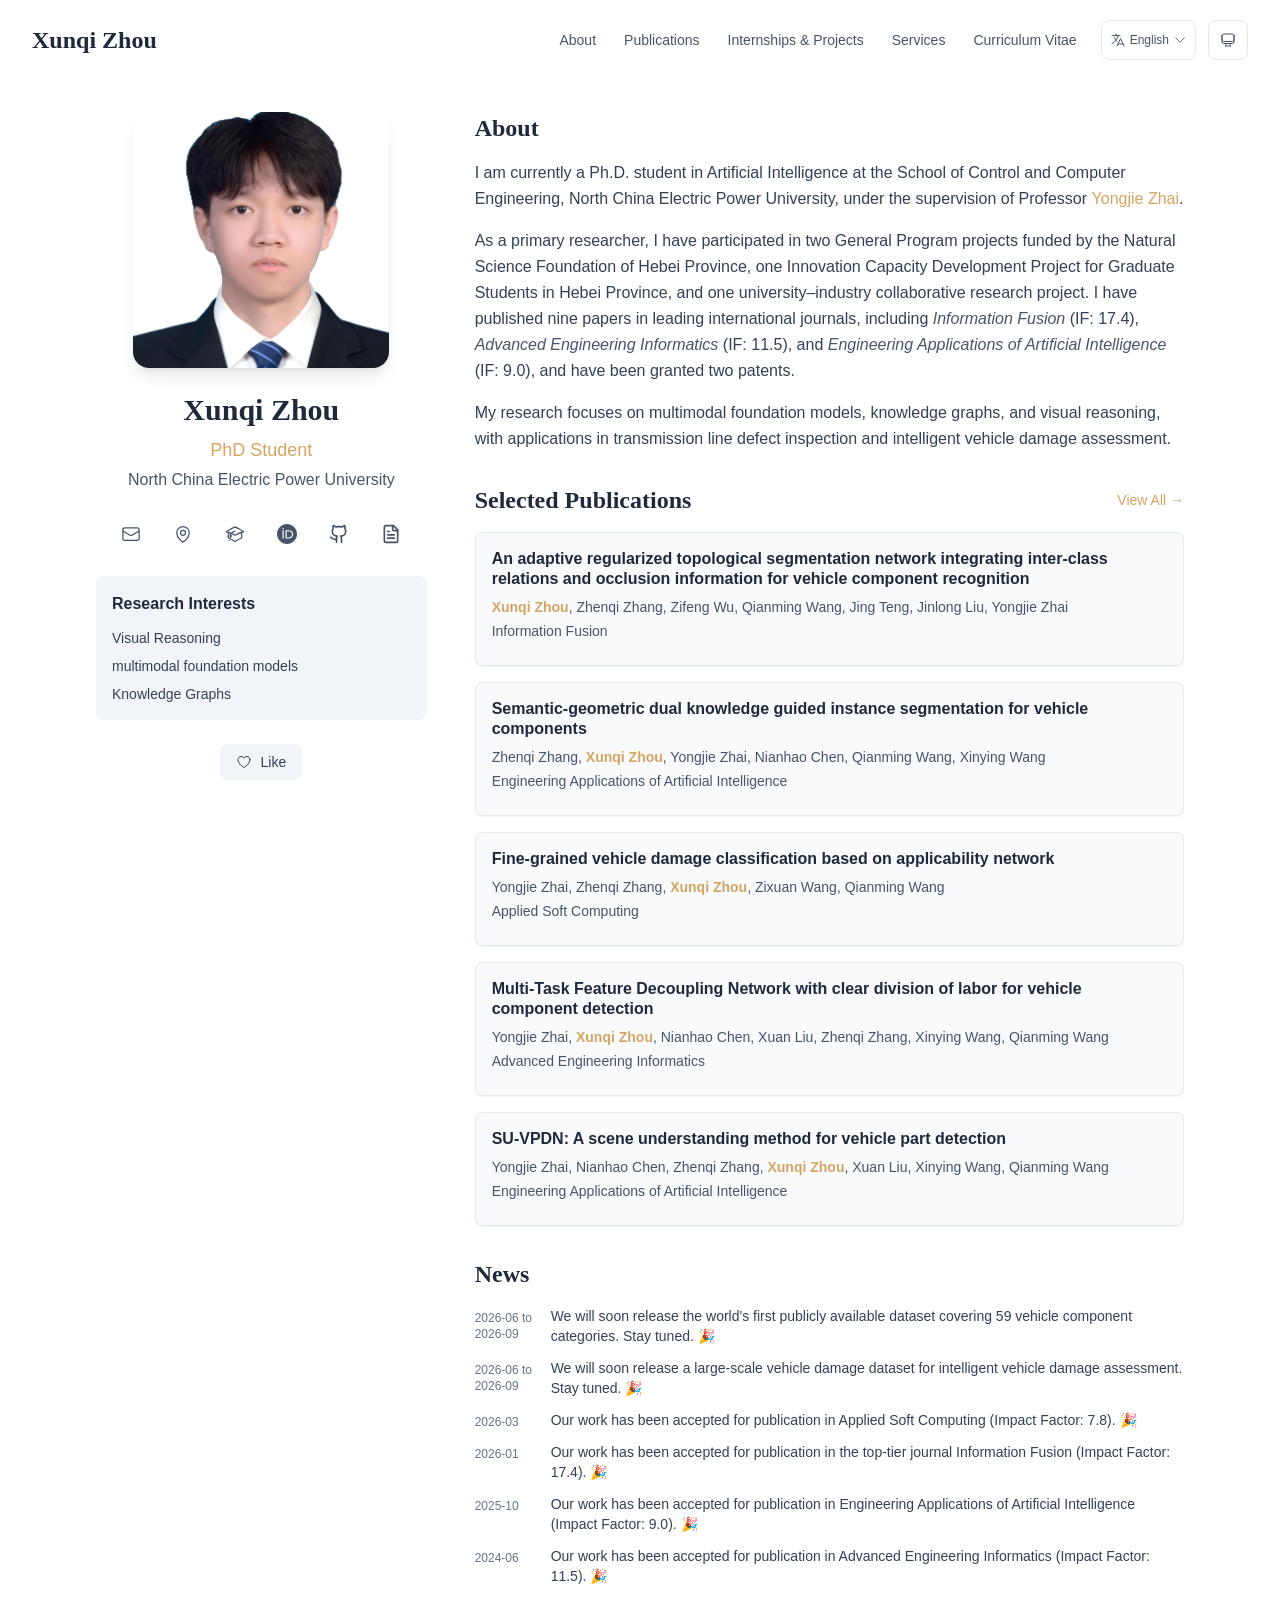
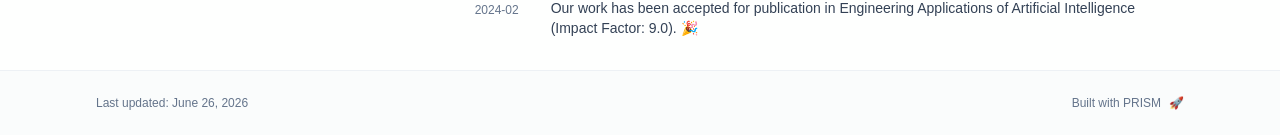
==== commit 60af9ecf: "Add files via upload" ====
--- a/index.html
+++ b/index.html
@@ -59,6 +59,6 @@
       root.lang = 'en';
       root.setAttribute('data-locale', 'en');
     }
-  </script><title>Xunqi Zhou</title><meta name="description" content="PhD student at the North China Electric Power University."/><meta name="author" content="Xunqi Zhou"/><meta name="keywords" content="Xunqi Zhou,PhD,Research,North China Electric Power University"/><meta name="creator" content="Xunqi Zhou"/><meta name="publisher" content="Xunqi Zhou"/><meta property="og:title" content="Xunqi Zhou"/><meta property="og:description" content="PhD student at the North China Electric Power University."/><meta property="og:site_name" content="Xunqi Zhou&#x27;s Academic Website"/><meta property="og:locale" content="en_US"/><meta property="og:type" content="website"/><meta name="twitter:card" content="summary"/><meta name="twitter:title" content="Xunqi Zhou"/><meta name="twitter:description" content="PhD student at the North China Electric Power University."/><link rel="icon" href="/favicon.svg"/><script>document.querySelectorAll('body link[rel="icon"], body link[rel="apple-touch-icon"]').forEach(el => document.head.appendChild(el))</script><script src="/_next/static/chunks/polyfills-42372ed130431b0a.js" noModule=""></script></head><body class="font-sans antialiased"><div style="visibility:hidden"><nav class="fixed top-0 left-0 right-0 z-50" data-headlessui-state=""><div class="transition-all duration-300 ease-out bg-transparent" style="transform:translateY(-100px)"><div class="max-w-7xl mx-auto px-4 sm:px-6 lg:px-8"><div class="flex justify-between items-center h-16 lg:h-20"><div class="flex-shrink-0" tabindex="0"><a class="text-xl lg:text-2xl font-serif font-semibold text-primary hover:text-accent transition-colors duration-200" href="/">Xunqi Zhou</a></div><div class="hidden lg:block"><div class="ml-10 flex items-center space-x-3"><div class="relative flex items-baseline space-x-1"><a data-nav-href="/" class="relative px-3 py-2 text-sm font-medium rounded-lg transition-colors duration-150 text-primary" href="/">About</a><a data-nav-href="/publications" class="relative px-3 py-2 text-sm font-medium rounded-lg transition-colors duration-150 text-neutral-600" href="/publications/">Publications</a><a data-nav-href="/teaching" class="relative px-3 py-2 text-sm font-medium rounded-lg transition-colors duration-150 text-neutral-600" href="/teaching/">Internships &amp; Projects</a><a data-nav-href="/services" class="relative px-3 py-2 text-sm font-medium rounded-lg transition-colors duration-150 text-neutral-600" href="/services/">Services</a><a data-nav-href="/cv" class="relative px-3 py-2 text-sm font-medium rounded-lg transition-colors duration-150 text-neutral-600" href="/cv/">Curriculum Vitae</a></div><div class="flex items-center justify-center w-14 h-10 rounded-lg border border-neutral-200 dark:border-[rgba(148,163,184,0.24)] bg-background dark:bg-neutral-800"><div class="w-6 h-4 rounded bg-neutral-300 animate-pulse"></div></div><div class="flex items-center justify-center w-10 h-10 rounded-lg border border-neutral-200 dark:border-[rgba(148,163,184,0.24)] bg-background dark:bg-neutral-800"><div class="w-4 h-4 rounded-full bg-neutral-300 animate-pulse"></div></div></div></div><div class="lg:hidden flex items-center space-x-2"><div class="flex items-center justify-center w-14 h-10 rounded-lg border border-neutral-200 dark:border-[rgba(148,163,184,0.24)] bg-background dark:bg-neutral-800"><div class="w-6 h-4 rounded bg-neutral-300 animate-pulse"></div></div><div class="flex items-center justify-center w-10 h-10 rounded-lg border border-neutral-200 dark:border-[rgba(148,163,184,0.24)] bg-background dark:bg-neutral-800"><div class="w-4 h-4 rounded-full bg-neutral-300 animate-pulse"></div></div><button class="inline-flex items-center justify-center p-2 rounded-md text-neutral-600 hover:text-primary hover:bg-neutral-100 dark:hover:bg-neutral-800 focus:outline-none focus:ring-2 focus:ring-inset focus:ring-accent transition-colors duration-200" id="headlessui-disclosure-button-«R7pdb»" type="button" aria-expanded="false" data-headlessui-state=""><span class="sr-only">Open main menu</span><div><svg xmlns="http://www.w3.org/2000/svg" fill="none" viewBox="0 0 24 24" stroke-width="1.5" stroke="currentColor" aria-hidden="true" data-slot="icon" class="block h-6 w-6"><path stroke-linecap="round" stroke-linejoin="round" d="M3.75 6.75h16.5M3.75 12h16.5m-16.5 5.25h16.5"></path></svg></div></button></div></div></div></div></nav><main class="min-h-screen pt-16 lg:pt-20"><div class="max-w-6xl mx-auto px-4 sm:px-6 lg:px-8 py-8 bg-background min-h-screen"><div class="grid grid-cols-1 lg:grid-cols-3 gap-12"><div class="lg:col-span-1"><div class="sticky top-8" style="opacity:0;transform:translateY(20px)"><div class="w-64 h-64 mx-auto mb-6 rounded-2xl overflow-hidden shadow-lg hover:shadow-xl transition-all duration-200 hover:scale-105"><img alt="Xunqi Zhou" width="256" height="256" decoding="async" data-nimg="1" class="w-full h-full object-cover object-[32%_center]" style="color:transparent" src="/zxq_cv.jpg"/></div><div class="text-center mb-6"><h1 class="text-3xl font-serif font-bold text-primary mb-2">Xunqi Zhou</h1><p class="text-lg text-accent font-medium mb-1">PhD Student</p><p class="text-neutral-600 mb-2">North China Electric Power University</p></div><div class="flex flex-wrap justify-center gap-3 sm:gap-4 mb-6 relative px-2"><div class="relative"><button class="p-2 sm:p-2 transition-colors duration-200 text-neutral-600 dark:text-neutral-400 hover:text-accent" aria-label="Email"><svg xmlns="http://www.w3.org/2000/svg" fill="none" viewBox="0 0 24 24" stroke-width="1.5" stroke="currentColor" aria-hidden="true" data-slot="icon" class="h-5 w-5"><path stroke-linecap="round" stroke-linejoin="round" d="M21.75 6.75v10.5a2.25 2.25 0 0 1-2.25 2.25h-15a2.25 2.25 0 0 1-2.25-2.25V6.75m19.5 0A2.25 2.25 0 0 0 19.5 4.5h-15a2.25 2.25 0 0 0-2.25 2.25m19.5 0v.243a2.25 2.25 0 0 1-1.07 1.916l-7.5 4.615a2.25 2.25 0 0 1-2.36 0L3.32 8.91a2.25 2.25 0 0 1-1.07-1.916V6.75"></path></svg></button></div><div class="relative"><button class="p-2 sm:p-2 transition-colors duration-200 text-neutral-600 dark:text-neutral-400 hover:text-accent" aria-label="Location"><svg xmlns="http://www.w3.org/2000/svg" fill="none" viewBox="0 0 24 24" stroke-width="1.5" stroke="currentColor" aria-hidden="true" data-slot="icon" class="h-5 w-5"><path stroke-linecap="round" stroke-linejoin="round" d="M15 10.5a3 3 0 1 1-6 0 3 3 0 0 1 6 0Z"></path><path stroke-linecap="round" stroke-linejoin="round" d="M19.5 10.5c0 7.142-7.5 11.25-7.5 11.25S4.5 17.642 4.5 10.5a7.5 7.5 0 1 1 15 0Z"></path></svg></button></div><a href="https://scholar.google.com" target="_blank" rel="noopener noreferrer" class="p-2 sm:p-2 text-neutral-600 dark:text-neutral-400 hover:text-accent transition-colors duration-200" aria-label="Google Scholar"><svg xmlns="http://www.w3.org/2000/svg" fill="none" viewBox="0 0 24 24" stroke-width="1.5" stroke="currentColor" aria-hidden="true" data-slot="icon" class="h-5 w-5"><path stroke-linecap="round" stroke-linejoin="round" d="M4.26 10.147a60.438 60.438 0 0 0-.491 6.347A48.62 48.62 0 0 1 12 20.904a48.62 48.62 0 0 1 8.232-4.41 60.46 60.46 0 0 0-.491-6.347m-15.482 0a50.636 50.636 0 0 0-2.658-.813A59.906 59.906 0 0 1 12 3.493a59.903 59.903 0 0 1 10.399 5.84c-.896.248-1.783.52-2.658.814m-15.482 0A50.717 50.717 0 0 1 12 13.489a50.702 50.702 0 0 1 7.74-3.342M6.75 15a.75.75 0 1 0 0-1.5.75.75 0 0 0 0 1.5Zm0 0v-3.675A55.378 55.378 0 0 1 12 8.443m-7.007 11.55A5.981 5.981 0 0 0 6.75 15.75v-1.5"></path></svg></a><a href="https://orcid.org/my-orcid?orcid=0009-0003-5048-4824" target="_blank" rel="noopener noreferrer" class="p-2 sm:p-2 text-neutral-600 dark:text-neutral-400 hover:text-accent transition-colors duration-200" aria-label="ORCID"><svg viewBox="0 0 24 24" fill="currentColor" class="h-5 w-5" xmlns="http://www.w3.org/2000/svg"><path d="M12 0C5.372 0 0 5.372 0 12s5.372 12 12 12 12-5.372 12-12S18.628 0 12 0zM7.369 4.378c.525 0 .947.431.947.947s-.422.947-.947.947a.95.95 0 0 1-.947-.947c0-.525.422-.947.947-.947zm-.722 3.038h1.444v10.041H6.647V7.416zm3.562 0h3.9c3.712 0 5.344 2.653 5.344 5.025 0 2.578-2.016 5.025-5.325 5.025h-3.919V7.416zm1.444 1.303v7.444h2.297c3.272 0 4.022-2.484 4.022-3.722 0-2.016-1.284-3.722-4.097-3.722h-2.222z"></path></svg></a><a href="https://github.com/xunqizhou" target="_blank" rel="noopener noreferrer" class="p-2 sm:p-2 text-neutral-600 dark:text-neutral-400 hover:text-accent transition-colors duration-200" aria-label="GitHub"><svg xmlns="http://www.w3.org/2000/svg" width="24" height="24" viewBox="0 0 24 24" fill="none" stroke="currentColor" stroke-width="2" stroke-linecap="round" stroke-linejoin="round" class="lucide lucide-github h-5 w-5" aria-hidden="true"><path d="M15 22v-4a4.8 4.8 0 0 0-1-3.5c3 0 6-2 6-5.5.08-1.25-.27-2.48-1-3.5.28-1.15.28-2.35 0-3.5 0 0-1 0-3 1.5-2.64-.5-5.36-.5-8 0C6 2 5 2 5 2c-.3 1.15-.3 2.35 0 3.5A5.403 5.403 0 0 0 4 9c0 3.5 3 5.5 6 5.5-.39.49-.68 1.05-.85 1.65-.17.6-.22 1.23-.15 1.85v4"></path><path d="M9 18c-4.51 2-5-2-7-2"></path></svg></a><a href="/cv.pdf" target="_blank" rel="noopener noreferrer" class="p-2 sm:p-2 text-neutral-600 dark:text-neutral-400 hover:text-accent transition-colors duration-200" aria-label="LinkedIn"><svg xmlns="http://www.w3.org/2000/svg" width="24" height="24" viewBox="0 0 24 24" fill="none" stroke="currentColor" stroke-width="2" stroke-linecap="round" stroke-linejoin="round" class="lucide lucide-file-text h-5 w-5" aria-hidden="true"><path d="M15 2H6a2 2 0 0 0-2 2v16a2 2 0 0 0 2 2h12a2 2 0 0 0 2-2V7Z"></path><path d="M14 2v4a2 2 0 0 0 2 2h4"></path><path d="M10 9H8"></path><path d="M16 13H8"></path><path d="M16 17H8"></path></svg></a></div><div class="bg-neutral-100 dark:bg-neutral-800 rounded-lg p-4 mb-6 hover:shadow-lg transition-all duration-200 hover:scale-[1.02]"><h3 class="font-semibold text-primary mb-3">Research Interests</h3><div class="space-y-2 text-sm text-neutral-700 dark:text-neutral-500"><div>Visual Reasoning</div><div>Multimodal Foundation Model Fine-tuning</div><div>Knowledge Graphs</div></div></div><div class="flex justify-center"><div class="relative"><button class="flex items-center space-x-2 px-4 py-2 rounded-lg font-medium text-sm transition-all duration-200 bg-neutral-100 dark:bg-neutral-800 text-neutral-700 dark:text-neutral-500 hover:bg-red-50 dark:hover:bg-red-900/20 hover:text-red-600 dark:hover:text-red-400 cursor-pointer" tabindex="0"><svg xmlns="http://www.w3.org/2000/svg" fill="none" viewBox="0 0 24 24" stroke-width="1.5" stroke="currentColor" aria-hidden="true" data-slot="icon" class="h-4 w-4"><path stroke-linecap="round" stroke-linejoin="round" d="M21 8.25c0-2.485-2.099-4.5-4.688-4.5-1.935 0-3.597 1.126-4.312 2.733-.715-1.607-2.377-2.733-4.313-2.733C5.1 3.75 3 5.765 3 8.25c0 7.22 9 12 9 12s9-4.78 9-12Z"></path></svg><span>Like</span></button></div></div></div></div><div class="lg:col-span-2 space-y-8"><section id="about" class="scroll-mt-24 space-y-8"><section style="opacity:0;transform:translateY(20px)"><h2 class="text-2xl font-serif font-bold text-primary mb-4">About</h2><div class="text-neutral-700 dark:text-neutral-600 leading-relaxed"><p class="mb-4 last:mb-0">I am currently a Ph.D. student in Artificial Intelligence at the School of Control and Computer Engineering, North China Electric Power University, under the supervision of Professor <a href="https://zdh.ncepu.edu.cn/szdw/gjys_e6d3067c550347ec9bf04eceec0157bc/js_e6d3067c550347ec9bf04eceec0157bc/b6850ca399a54360b91c17b18b7288e2.htm" node="[object Object]" target="_blank" rel="noopener noreferrer" class="text-accent font-medium transition-all duration-200 rounded hover:bg-accent/10 hover:shadow-sm">Yongjie Zhai</a>.</p>
-<p class="mb-4 last:mb-0">As a primary researcher, I have participated in two General Program projects funded by the Natural Science Foundation of Hebei Province, one Innovation Capacity Development Project for Graduate Students in Hebei Province, and one university–industry collaborative research project. I have published nine papers in leading international journals, including <em class="italic text-neutral-600 dark:text-neutral-500">Information Fusion</em> (IF: 17.4), <em class="italic text-neutral-600 dark:text-neutral-500">Engineering Applications of Artificial Intelligence</em> (IF: 9.0), and <em class="italic text-neutral-600 dark:text-neutral-500">Advanced Engineering Informatics</em> (IF: 11.5), and have been granted two patents.</p>
-<p class="mb-4 last:mb-0">My research interests include multimodal pre-training, knowledge graphs, and visual reasoning, with a particular focus on their applications to intelligent vehicle damage assessment.</p></div></section><section style="opacity:0;transform:translateY(20px)"><div class="flex items-center justify-between mb-4"><h2 class="text-2xl font-serif font-bold text-primary">Selected Publications</h2><a class="text-accent hover:text-accent-dark text-sm font-medium transition-all duration-200 rounded hover:bg-accent/10 hover:shadow-sm" href="/publications/">View All<!-- --> →</a></div><div class="space-y-4"><div class="bg-neutral-50 dark:bg-neutral-800 p-4 rounded-lg shadow-sm border border-neutral-200 dark:border-[rgba(148,163,184,0.24)] hover:shadow-lg transition-all duration-200 hover:scale-[1.02]" style="opacity:0;transform:translateY(20px)"><h3 class="font-semibold text-primary mb-2 leading-tight">An adaptive regularized topological segmentation network integrating inter-class relations and occlusion information for vehicle component recognition</h3><p class="text-sm text-neutral-600 dark:text-neutral-500 mb-1"><span><span class="font-semibold text-accent ">Xunqi Zhou</span>, </span><span><span class=" ">Zhenqi Zhang</span>, </span><span><span class=" ">Zifeng Wu</span>, </span><span><span class=" ">Qianming Wang</span>, </span><span><span class=" ">Jing Teng</span>, </span><span><span class=" ">Jinlong Liu</span>, </span><span><span class=" ">Yongjie Zhai</span></span></p><p class="text-sm text-neutral-600 dark:text-neutral-500 mb-2">Information Fusion</p></div><div class="bg-neutral-50 dark:bg-neutral-800 p-4 rounded-lg shadow-sm border border-neutral-200 dark:border-[rgba(148,163,184,0.24)] hover:shadow-lg transition-all duration-200 hover:scale-[1.02]" style="opacity:0;transform:translateY(20px)"><h3 class="font-semibold text-primary mb-2 leading-tight">Semantic-geometric dual knowledge guided instance segmentation for vehicle components</h3><p class="text-sm text-neutral-600 dark:text-neutral-500 mb-1"><span><span class=" ">Zhenqi Zhang</span>, </span><span><span class="font-semibold text-accent ">Xunqi Zhou</span>, </span><span><span class=" ">Yongjie Zhai</span>, </span><span><span class=" ">Nianhao Chen</span>, </span><span><span class=" ">Qianming Wang</span>, </span><span><span class=" ">Xinying Wang</span></span></p><p class="text-sm text-neutral-600 dark:text-neutral-500 mb-2">Engineering Applications of Artificial Intelligence</p></div><div class="bg-neutral-50 dark:bg-neutral-800 p-4 rounded-lg shadow-sm border border-neutral-200 dark:border-[rgba(148,163,184,0.24)] hover:shadow-lg transition-all duration-200 hover:scale-[1.02]" style="opacity:0;transform:translateY(20px)"><h3 class="font-semibold text-primary mb-2 leading-tight">Fine-grained vehicle damage classification based on applicability network</h3><p class="text-sm text-neutral-600 dark:text-neutral-500 mb-1"><span><span class=" ">Yongjie Zhai</span>, </span><span><span class=" ">Zhenqi Zhang</span>, </span><span><span class="font-semibold text-accent ">Xunqi Zhou</span>, </span><span><span class=" ">Zixuan Wang</span>, </span><span><span class=" ">Qianming Wang</span></span></p><p class="text-sm text-neutral-600 dark:text-neutral-500 mb-2">Applied Soft Computing</p></div><div class="bg-neutral-50 dark:bg-neutral-800 p-4 rounded-lg shadow-sm border border-neutral-200 dark:border-[rgba(148,163,184,0.24)] hover:shadow-lg transition-all duration-200 hover:scale-[1.02]" style="opacity:0;transform:translateY(20px)"><h3 class="font-semibold text-primary mb-2 leading-tight">Multi-Task Feature Decoupling Network with clear division of labor for vehicle component detection</h3><p class="text-sm text-neutral-600 dark:text-neutral-500 mb-1"><span><span class=" ">Yongjie Zhai</span>, </span><span><span class="font-semibold text-accent ">Xunqi Zhou</span>, </span><span><span class=" ">Nianhao Chen</span>, </span><span><span class=" ">Xuan Liu</span>, </span><span><span class=" ">Zhenqi Zhang</span>, </span><span><span class=" ">Xinying Wang</span>, </span><span><span class=" ">Qianming Wang</span></span></p><p class="text-sm text-neutral-600 dark:text-neutral-500 mb-2">Advanced Engineering Informatics</p></div><div class="bg-neutral-50 dark:bg-neutral-800 p-4 rounded-lg shadow-sm border border-neutral-200 dark:border-[rgba(148,163,184,0.24)] hover:shadow-lg transition-all duration-200 hover:scale-[1.02]" style="opacity:0;transform:translateY(20px)"><h3 class="font-semibold text-primary mb-2 leading-tight">SU-VPDN: A scene understanding method for vehicle part detection</h3><p class="text-sm text-neutral-600 dark:text-neutral-500 mb-1"><span><span class=" ">Yongjie Zhai</span>, </span><span><span class=" ">Nianhao Chen</span>, </span><span><span class=" ">Zhenqi Zhang</span>, </span><span><span class="font-semibold text-accent ">Xunqi Zhou</span>, </span><span><span class=" ">Xuan Liu</span>, </span><span><span class=" ">Xinying Wang</span>, </span><span><span class=" ">Qianming Wang</span></span></p><p class="text-sm text-neutral-600 dark:text-neutral-500 mb-2">Engineering Applications of Artificial Intelligence</p></div></div></section><section style="opacity:0;transform:translateY(20px)"><h2 class="text-2xl font-serif font-bold text-primary mb-4">News</h2><div class="space-y-3"><div class="flex items-start space-x-3"><span class="text-xs text-neutral-500 mt-1 w-16 flex-shrink-0">2026-06 to 2026-09</span><p class="text-sm text-neutral-700">We will soon release the world&#x27;s first publicly available dataset covering 59 vehicle component categories. Stay tuned. 🎉</p></div><div class="flex items-start space-x-3"><span class="text-xs text-neutral-500 mt-1 w-16 flex-shrink-0">2026-06 to 2026-09</span><p class="text-sm text-neutral-700">We will soon release a large-scale vehicle damage dataset for intelligent vehicle damage assessment. Stay tuned. 🎉</p></div><div class="flex items-start space-x-3"><span class="text-xs text-neutral-500 mt-1 w-16 flex-shrink-0">2026-03</span><p class="text-sm text-neutral-700">Our work has been accepted for publication in Applied Soft Computing (Impact Factor: 7.8). 🎉</p></div><div class="flex items-start space-x-3"><span class="text-xs text-neutral-500 mt-1 w-16 flex-shrink-0">2026-01</span><p class="text-sm text-neutral-700">Our work has been accepted for publication in the top-tier journal Information Fusion (Impact Factor: 17.4). 🎉</p></div><div class="flex items-start space-x-3"><span class="text-xs text-neutral-500 mt-1 w-16 flex-shrink-0">2025-10</span><p class="text-sm text-neutral-700">Our work has been accepted for publication in Engineering Applications of Artificial Intelligence (Impact Factor: 9.0). 🎉</p></div><div class="flex items-start space-x-3"><span class="text-xs text-neutral-500 mt-1 w-16 flex-shrink-0">2024-06</span><p class="text-sm text-neutral-700">Our work has been accepted for publication in Advanced Engineering Informatics (Impact Factor: 11.5). 🎉</p></div><div class="flex items-start space-x-3"><span class="text-xs text-neutral-500 mt-1 w-16 flex-shrink-0">2024-02</span><p class="text-sm text-neutral-700">Our work has been accepted for publication in Engineering Applications of Artificial Intelligence (Impact Factor: 9.0). 🎉</p></div></div></section></section></div></div></div><!--$--><!--/$--><!--$--><!--/$--></main><footer class="border-t border-neutral-200/50 bg-neutral-50/50 dark:bg-neutral-900/50 dark:border-neutral-700/50"><div class="max-w-6xl mx-auto px-4 sm:px-6 lg:px-8 py-6"><div class="flex flex-col sm:flex-row justify-between items-center gap-2"><p class="text-xs text-neutral-500">Last updated<!-- -->: <!-- -->November 18, 2025</p><p class="text-xs text-neutral-500 flex items-center"><a href="https://github.com/xyjoey/PRISM" target="_blank" rel="noopener noreferrer">Built with PRISM</a><span class="ml-2">🚀</span></p></div></div></footer></div><script src="/_next/static/chunks/webpack-af78f5c2c11af041.js" async=""></script><script>(self.__next_f=self.__next_f||[]).push([0])</script><script>self.__next_f.push([1,"1:\"$Sreact.fragment\"\n3:I[3719,[\"461\",\"static/chunks/461-a9a5d7b05a71d978.js\",\"874\",\"static/chunks/874-6cc630662f3664af.js\",\"291\",\"static/chunks/291-e39730cc9327e39b.js\",\"177\",\"static/chunks/app/layout-044123db405c82a5.js\"],\"ThemeProvider\"]\n4:I[310,[\"461\",\"static/chunks/461-a9a5d7b05a71d978.js\",\"874\",\"static/chunks/874-6cc630662f3664af.js\",\"291\",\"static/chunks/291-e39730cc9327e39b.js\",\"177\",\"static/chunks/app/layout-044123db405c82a5.js\"],\"LocaleProvider\"]\n5:I[4574,[\"461\",\"static/chunks/461-a9a5d7b05a71d978.js\",\"874\",\"static/chunks/874-6cc630662f3664af.js\",\"291\",\"static/chunks/291-e39730cc9327e39b.js\",\"177\",\"static/chunks/app/layout-044123db405c82a5.js\"],\"default\"]\n6:I[7555,[],\"\"]\n7:I[1295,[],\"\"]\n8:I[2548,[\"461\",\"static/chunks/461-a9a5d7b05a71d978.js\",\"874\",\"static/chunks/874-6cc630662f3664af.js\",\"291\",\"static/chunks/291-e39730cc9327e39b.js\",\"177\",\"static/chunks/app/layout-044123db405c82a5.js\"],\"default\"]\n9:I[6427,[\"461\",\"static/chunks/461-a9a5d7b05a71d978.js\",\"314\",\"static/chunks/314-e3b81037544f2c12.js\",\"874\",\"static/chunks/874-6cc630662f3664af.js\",\"748\",\"static/chunks/748-6d208724f7090f54.js\",\"974\",\"static/chunks/app/page-36e4b38117341a7f.js\"],\"default\"]\n1f:I[9665,[],\"MetadataBoundary\"]\n21:I[9665,[],\"OutletBoundary\"]\n24:I[4911,[],\"AsyncMetadataOutlet\"]\n26:I[9665,[],\"ViewportBoundary\"]\n28:I[6614,[],\"\"]\n:HL[\"/_next/static/css/ee203730db8da4dd.css\",\"style\"]\n2:T5d7,\n    try {\n      const cfg = {\"enabled\":true,\"locales\":[\"zh\",\"en\"],\"defaultLocale\":\"en\",\"mode\":\"auto\",\"fixedLocale\":\"en\",\"persist\":true,\"switcher\":true,\"labels\":{\"zh\":\"中文\",\"en\":\"English\"}};\n      const storageKey = 'locale-storage';\n      const normalize = (value) =\u003e typeof value === 'string' ? value.trim().replace('_', '-').toLowerCase() : '';\n      const matchLocale = (candidate) =\u003e {\n        const normalized = normalize(candidate);\n        if (!normalized) return null;\n        if (cfg.locales.includes(normalized)) return normalized;\n        const language = normalized.split('-')[0];\n        if (cfg.locales.includes(language)) return language;\n     "])</script><script>self.__next_f.push([1,"   return null;\n      };\n\n      let resolved = null;\n\n      if (!cfg.enabled) {\n        resolved = cfg.defaultLocale;\n      } else if (cfg.persist) {\n        resolved = matchLocale(localStorage.getItem(storageKey));\n      }\n\n      if (!resolved) {\n        if (cfg.mode === 'fixed') {\n          resolved = cfg.fixedLocale;\n        } else {\n          resolved = matchLocale(navigator.language);\n        }\n      }\n\n      if (!resolved) {\n        resolved = cfg.defaultLocale;\n      }\n\n      const root = document.documentElement;\n      root.lang = resolved;\n      root.setAttribute('data-locale', resolved);\n\n      if (cfg.persist) {\n        localStorage.setItem(storageKey, resolved);\n      }\n    } catch (e) {\n      const root = document.documentElement;\n      root.lang = 'en';\n      root.setAttribute('data-locale', 'en');\n    }\n  a:T822,"])</script><script>self.__next_f.push([1,"In intelligent vehicle damage assessment, component recognition faces challenges such as significant intra-class variability and minimal inter-class differences, which hinder detection, as well as occlusions and ambiguous boundaries, which complicate segmentation. We generalize these problems into three core aspects: inter-object relational modeling, semantic-detail information balancing, and occlusion-aware decoupling. To this end, we propose the Adaptive Regularized Topological Segmentation (ARTSeg) network, comprising three complementary modules: Inter-Class Graph Constraint (ICGC), Constrained Detail Feature Backtracking (CDFB), and Topological Decoupling Segmentation (TDS). Each module is purposefully designed, integrated in a progressive structure, and synergistically reinforces the others to enhance overall performance. Specifically, ICGC clusters intra-class features and establishes implicit topological constraints among categories during feature extraction, enabling the model to better capture inter-class relationships and improve detection representation. Subsequently, CDFB evaluates the impact of channel-wise feature information within each candidate region on segmentation accuracy and computational cost, dynamically selecting appropriate feature resolutions for individual instances while balancing the demands of detection and segmentation tasks. Finally, TDS introduces topological associations between occluded and occluding regions at the feature level and decouples them at the task level, explicitly modeling generalized occlusion regions and enhancing segmentation performance. We quantitatively and qualitatively evaluate ARTSeg on a 59-category vehicle component dataset constructed for insurance damage assessment, achieving notable improvements in addressing the aforementioned problems. Experiments on two public datasets, DSMLR and Carparts, further validate the generalization capability of the proposed method. Results indicate that ARTSeg provides practical guidance for component recognition in intelligent vehicle damage assessment."])</script><script>self.__next_f.push([1,"b:Ta5f,"])</script><script>self.__next_f.push([1,"@article{ZHOU2026104157,\n  title = {An adaptive regularized topological segmentation network integrating inter-class relations and occlusion information for vehicle component recognition},\n  journal = {Information Fusion},\n  volume = {131},\n  pages = {104157},\n  year = {2026},\n  issn = {1566-2535},\n  doi = {https://doi.org/10.1016/j.inffus.2026.104157},\n  url = {https://www.sciencedirect.com/science/article/pii/S1566253526000369},\n  author = {Xunqi Zhou and Zhenqi Zhang and Zifeng Wu and Qianming Wang and Jing Teng and Jinlong Liu and Yongjie Zhai},\n  abstract = {In intelligent vehicle damage assessment, component recognition faces challenges such as significant intra-class variability and minimal inter-class differences, which hinder detection, as well as occlusions and ambiguous boundaries, which complicate segmentation. We generalize these problems into three core aspects: inter-object relational modeling, semantic-detail information balancing, and occlusion-aware decoupling. To this end, we propose the Adaptive Regularized Topological Segmentation (ARTSeg) network, comprising three complementary modules: Inter-Class Graph Constraint (ICGC), Constrained Detail Feature Backtracking (CDFB), and Topological Decoupling Segmentation (TDS). Each module is purposefully designed, integrated in a progressive structure, and synergistically reinforces the others to enhance overall performance. Specifically, ICGC clusters intra-class features and establishes implicit topological constraints among categories during feature extraction, enabling the model to better capture inter-class relationships and improve detection representation. Subsequently, CDFB evaluates the impact of channel-wise feature information within each candidate region on segmentation accuracy and computational cost, dynamically selecting appropriate feature resolutions for individual instances while balancing the demands of detection and segmentation tasks. Finally, TDS introduces topological associations between occluded and occluding regions at the feature level and decouples them at the task level, explicitly modeling generalized occlusion regions and enhancing segmentation performance. We quantitatively and qualitatively evaluate ARTSeg on a 59-category vehicle component dataset constructed for insurance damage assessment, achieving notable improvements in addressing the aforementioned problems. Experiments on two public datasets, DSMLR and Carparts, further validate the generalization capability of the proposed method. Results indicate that ARTSeg provides practical guidance for component recognition in intelligent vehicle damage assessment.}\n}"])</script><script>self.__next_f.push([1,"c:T728,The detection and segmentation of vehicle components are crucial steps in intelligent vehicle damage assessment. However, due to the wide variety of vehicle components with diverse shapes and the high similarity between mirror-symmetric components, missed detections and false positives remain common challenges in vehicle component detection and segmentation. To address these challenges, this paper proposes a deep learning-based dual-knowledge guided vehicle component instance segmentation network. The proposed method fuses implicit multi-scale semantic knowledge by the enhanced semantic knowledge network, thereby improving the model’s capability to filter and capture critical component information. This design enhances focus on key foreground features while suppressing interference from background features. Furthermore, the proposed embedded geometric knowledge module synergizes geometric constraint knowledge of vehicle components with the model’s intrinsic learning capability. By reasoning about positions among three types of landmark components, it explicitly supplements the model with spatial relationship information of components that are inherently challenging to learn from data alone. We evaluate the detection and segmentation performance of the proposed method on a dataset comprising 59 classes of vehicle components. Compared with the baseline model, our method achieves significant improvements of 19.3% and 19.1% in detection mean average precision and segmentation mean average precision, respectively. Additionally, we evaluate the generalization capability of the proposed method on an independent public dataset. Compared with state-of-the-art instance segmentation methods, the proposed method demonstrates superior performance in both detection and segmentation tasks for vehicle components.d:T93e,"])</script><script>self.__next_f.push([1,"@article{ZHANG2026112869,\n  title = {Semantic-geometric dual knowledge guided instance segmentation for vehicle components},\n  journal = {Engineering Applications of Artificial Intelligence},\n  volume = {163},\n  pages = {112869},\n  year = {2026},\n  issn = {0952-1976},\n  doi = {https://doi.org/10.1016/j.engappai.2025.112869},\n  url = {https://www.sciencedirect.com/science/article/pii/S0952197625029008},\n  author = {Zhenqi Zhang and Xunqi Zhou and Yongjie Zhai and Nianhao Chen and Qianming Wang and Xinying Wang},\n  abstract = {The detection and segmentation of vehicle components are crucial steps in intelligent vehicle damage assessment. However, due to the wide variety of vehicle components with diverse shapes and the high similarity between mirror-symmetric components, missed detections and false positives remain common challenges in vehicle component detection and segmentation. To address these challenges, this paper proposes a deep learning-based dual-knowledge guided vehicle component instance segmentation network. The proposed method fuses implicit multi-scale semantic knowledge by the enhanced semantic knowledge network, thereby improving the model’s capability to filter and capture critical component information. This design enhances focus on key foreground features while suppressing interference from background features. Furthermore, the proposed embedded geometric knowledge module synergizes geometric constraint knowledge of vehicle components with the model’s intrinsic learning capability. By reasoning about positions among three types of landmark components, it explicitly supplements the model with spatial relationship information of components that are inherently challenging to learn from data alone. We evaluate the detection and segmentation performance of the proposed method on a dataset comprising 59 classes of vehicle components. Compared with the baseline model, our method achieves significant improvements of 19.3% and 19.1% in detection mean average precision and segmentation mean average precision, respectively. Additionally, we evaluate the generalization capability of the proposed method on an independent public dataset. Compared with state-of-the-art instance segmentation methods, the proposed method demonstrates superior performance in both detection and segmentation tasks for vehicle components.}\n}"])</script><script>self.__next_f.push([1,"e:T647,Vehicle damage classification is a critical component of intelligent damage assessment systems, presenting challenges due to complex damage morphology, high inter-class similarity, and significant intra-class variance. To address these issues, this paper proposes a Fine-grained Defect Applicable Network (FGDANet) that enhances classification accuracy through a multi-level fine-grained feature perception mechanism. Specifically, FGDANet alternately introduces the In-depth \u0026 Refined Layer (IR Layer) and the Regional Learning Block (RL Block) to perform independent down-sampling and fine-grained feature attention, thereby reducing information loss and strengthening the perception of critical regions. Furthermore, a Global Feature Search Module (GFS Module) is designed to adaptively search and aggregate global self-similar information within shallow networks, improving inter-class discrimination. Additionally, a Generalized Feature Correction Loss (GFC Loss) is proposed to regularize the backbone network through reverse feature fusion and label smoothing, enhancing feature generalization. On an 8-class vehicle damage dataset, FGDANet achieves a 4.32% improvement in Top-1 classification accuracy over the baseline model, outperforming several advanced classification networks. The method also demonstrates strong generalization on a public steel plate surface defect dataset. Experimental results indicate that FGDANet effectively addresses the challenges of damage defect classification and is suitable for real-world intelligent damage assessment and industrial quality inspection scenarios.f:T81d,"])</script><script>self.__next_f.push([1,"@article{ZHAI2026115076,\n  title = {Fine-grained vehicle damage classification based on applicability network},\n  journal = {Applied Soft Computing},\n  volume = {196},\n  pages = {115076},\n  year = {2026},\n  issn = {1568-4946},\n  doi = {https://doi.org/10.1016/j.asoc.2026.115076},\n  url = {https://www.sciencedirect.com/science/article/pii/S1568494626005247},\n  author = {Yongjie Zhai and Zhenqi Zhang and Xunqi Zhou and Zixuan Wang and Qianming Wang},\n  abstract = {Vehicle damage classification is a critical component of intelligent damage assessment systems, presenting challenges due to complex damage morphology, high inter-class similarity, and significant intra-class variance. To address these issues, this paper proposes a Fine-grained Defect Applicable Network (FGDANet) that enhances classification accuracy through a multi-level fine-grained feature perception mechanism. Specifically, FGDANet alternately introduces the In-depth \u0026 Refined Layer (IR Layer) and the Regional Learning Block (RL Block) to perform independent down-sampling and fine-grained feature attention, thereby reducing information loss and strengthening the perception of critical regions. Furthermore, a Global Feature Search Module (GFS Module) is designed to adaptively search and aggregate global self-similar information within shallow networks, improving inter-class discrimination. Additionally, a Generalized Feature Correction Loss (GFC Loss) is proposed to regularize the backbone network through reverse feature fusion and label smoothing, enhancing feature generalization. On an 8-class vehicle damage dataset, FGDANet achieves a 4.32% improvement in Top-1 classification accuracy over the baseline model, outperforming several advanced classification networks. The method also demonstrates strong generalization on a public steel plate surface defect dataset. Experimental results indicate that FGDANet effectively addresses the challenges of damage defect classification and is suitable for real-world intelligent damage assessment and industrial quality inspection scenarios.}\n}"])</script><script>self.__next_f.push([1,"10:T683,To enhance the precision and stability of vehicle component detection for intelligent claims assessment and intelligent vehicle detection, it is necessary to address the problem of missing detection and false detection in complex scenes caused by feature similarity between classes and insufficient feature extraction. In this paper, we propose a decoupling network architecture, named the Multi-Task Feature Decoupling Network (MTFDN), which is based on a two-stage multitasking algorithm. Three improved modules have been designed and integrated into the architecture for this purpose. First, we design an improved Parallel Dynamic Attention Module (PDAM) to facilitate a more scientific and logical acquisition of features and localization of regions of interest. Then, we introduce an improved Bidirectional Fusion Feature Pyramid Network (BF-FPN) module in the segmentation task, followed by the design of a Bidirectional Hybrid Dilated Fusion Feature Pyramid Network (BHDF-FPN) module in the detection task. The BF-FPN and BHDF-FPN modules are used to meet the different requirements of different tasks for features after decoupling. The experimental results demonstrate that, in comparison with the baseline model, MTFDN exhibits superior performance in terms of detection and segmentation on two vehicle-related datasets, namely the Vehicle Scene Dataset (VSD) and the Vehicle Component Dataset (VCD). Moreover, MTFDN demonstrates robust generalization capabilities when integrated with other two-stage algorithms, significantly enhancing the detection and segmentation performance of the algorithm itself, thereby highlighting its superiority in this domain.11:T899,"])</script><script>self.__next_f.push([1,"@article{ZHAI2024102601,\n  title = {Multi-Task Feature Decoupling Network with clear division of labor for vehicle component detection},\n  journal = {Advanced Engineering Informatics},\n  volume = {62},\n  pages = {102601},\n  year = {2024},\n  issn = {1474-0346},\n  doi = {https://doi.org/10.1016/j.aei.2024.102601},\n  url = {https://www.sciencedirect.com/science/article/pii/S1474034624002490},\n  author = {Yongjie Zhai and Xunqi Zhou and Nianhao Chen and Xuan Liu and Zhenqi Zhang and Xinying Wang and Qianming Wang},\n  abstract = {To enhance the precision and stability of vehicle component detection for intelligent claims assessment and intelligent vehicle detection, it is necessary to address the problem of missing detection and false detection in complex scenes caused by feature similarity between classes and insufficient feature extraction. In this paper, we propose a decoupling network architecture, named the Multi-Task Feature Decoupling Network (MTFDN), which is based on a two-stage multitasking algorithm. Three improved modules have been designed and integrated into the architecture for this purpose. First, we design an improved Parallel Dynamic Attention Module (PDAM) to facilitate a more scientific and logical acquisition of features and localization of regions of interest. Then, we introduce an improved Bidirectional Fusion Feature Pyramid Network (BF-FPN) module in the segmentation task, followed by the design of a Bidirectional Hybrid Dilated Fusion Feature Pyramid Network (BHDF-FPN) module in the detection task. The BF-FPN and BHDF-FPN modules are used to meet the different requirements of different tasks for features after decoupling. The experimental results demonstrate that, in comparison with the baseline model, MTFDN exhibits superior performance in terms of detection and segmentation on two vehicle-related datasets, namely the Vehicle Scene Dataset (VSD) and the Vehicle Component Dataset (VCD). Moreover, MTFDN demonstrates robust generalization capabilities when integrated with other two-stage algorithms, significantly enhancing the detection and segmentation performance of the algorithm itself, thereby highlighting its superiority in this domain.}\n}"])</script><script>self.__next_f.push([1,"12:T722,High-accuracy positioning and identification of vehicle parts are crucial for status detection, fault diagnosis, and the development of intelligent damage detection systems. However, detecting left–right and front-rear categories in vehicle parts remains challenging due to numerous categories and feature similarity. To address this, we propose the scene understanding vehicle part detection network (SU-VPDN). It comprises three subnetworks: vehicle orientation scene classification (VOSC), vehicle part instance segmentation (VPIS), and scene understanding (SU). VOSC performs preliminary classification of vehicle orientation scenes, while VPIS detects vehicle parts. SU fine-tunes VOSC results using the part logic correction module, fuses VOSC and VPIS results using the part replacement module, and obtains accurate VPIS results through confidence regulation and hierarchical filtering. SU-VPDN integrates results from multiple subnetworks, transforming the challenge of detecting similar objects into orientation scene detection for precise recognition. We evaluate the proposed method on a dataset containing 59 types of vehicle parts and compare it with advanced segmentation detection models. Experimental results demonstrate that SU-VPDN outperforms other models, achieving a 12.2% and 12.3% improvement in mean average precision (mAP) for box and mask, respectively, compared to the baseline model. Moreover, qualitative and quantitative experiments show that SU-VPDN significantly enhances the detection performance of objects with similar features. Overall, our proposed SU-VPDN offers a promising solution for detecting left–right and front-rear categories in vehicle parts. It surpasses existing models and can enable insurance companies to replace damaged parts and improve claims efficiency efficiently.13:T92f,"])</script><script>self.__next_f.push([1,"@article{ZHAI2024107956,\n  title = {SU-VPDN: A scene understanding method for vehicle part detection},\n  journal = {Engineering Applications of Artificial Intelligence},\n  volume = {132},\n  pages = {107956},\n  year = {2024},\n  issn = {0952-1976},\n  doi = {https://doi.org/10.1016/j.engappai.2024.107956},\n  url = {https://www.sciencedirect.com/science/article/pii/S0952197624001143},\n  author = {Yongjie Zhai and Nianhao Chen and Zhenqi Zhang and Xunqi Zhou and Xuan Liu and Xinying Wang and Qianming Wang},\n  abstract = {High-accuracy positioning and identification of vehicle parts are crucial for status detection, fault diagnosis, and the development of intelligent damage detection systems. However, detecting left–right and front-rear categories in vehicle parts remains challenging due to numerous categories and feature similarity. To address this, we propose the scene understanding vehicle part detection network (SU-VPDN). It comprises three subnetworks: vehicle orientation scene classification (VOSC), vehicle part instance segmentation (VPIS), and scene understanding (SU). VOSC performs preliminary classification of vehicle orientation scenes, while VPIS detects vehicle parts. SU fine-tunes VOSC results using the part logic correction module, fuses VOSC and VPIS results using the part replacement module, and obtains accurate VPIS results through confidence regulation and hierarchical filtering. SU-VPDN integrates results from multiple subnetworks, transforming the challenge of detecting similar objects into orientation scene detection for precise recognition. We evaluate the proposed method on a dataset containing 59 types of vehicle parts and compare it with advanced segmentation detection models. Experimental results demonstrate that SU-VPDN outperforms other models, achieving a 12.2% and 12.3% improvement in mean average precision (mAP) for box and mask, respectively, compared to the baseline model. Moreover, qualitative and quantitative experiments show that SU-VPDN significantly enhances the detection performance of objects with similar features. Overall, our proposed SU-VPDN offers a promising solution for detecting left–right and front-rear categories in vehicle parts. It surpasses existing models and can enable insurance companies to replace damaged parts and improve claims efficiency efficiently.}\n}"])</script><script>self.__next_f.push([1,"14:T42c,I am currently a Ph.D. student in Artificial Intelligence at the School of Control and Computer Engineering, North China Electric Power University, under the supervision of Professor [Yongjie Zhai](https://zdh.ncepu.edu.cn/szdw/gjys_e6d3067c550347ec9bf04eceec0157bc/js_e6d3067c550347ec9bf04eceec0157bc/b6850ca399a54360b91c17b18b7288e2.htm).\n\nAs a primary researcher, I have participated in two General Program projects funded by the Natural Science Foundation of Hebei Province, one Innovation Capacity Development Project for Graduate Students in Hebei Province, and one university–industry collaborative research project. I have published nine papers in leading international journals, including *Information Fusion* (IF: 17.4), *Engineering Applications of Artificial Intelligence* (IF: 9.0), and *Advanced Engineering Informatics* (IF: 11.5), and have been granted two patents.\n\nMy research interests include multimodal pre-training, knowledge graphs, and visual reasoning, with a particular focus on their applications to intelligent vehicle damage assessment.\n15:T822,"])</script><script>self.__next_f.push([1,"In intelligent vehicle damage assessment, component recognition faces challenges such as significant intra-class variability and minimal inter-class differences, which hinder detection, as well as occlusions and ambiguous boundaries, which complicate segmentation. We generalize these problems into three core aspects: inter-object relational modeling, semantic-detail information balancing, and occlusion-aware decoupling. To this end, we propose the Adaptive Regularized Topological Segmentation (ARTSeg) network, comprising three complementary modules: Inter-Class Graph Constraint (ICGC), Constrained Detail Feature Backtracking (CDFB), and Topological Decoupling Segmentation (TDS). Each module is purposefully designed, integrated in a progressive structure, and synergistically reinforces the others to enhance overall performance. Specifically, ICGC clusters intra-class features and establishes implicit topological constraints among categories during feature extraction, enabling the model to better capture inter-class relationships and improve detection representation. Subsequently, CDFB evaluates the impact of channel-wise feature information within each candidate region on segmentation accuracy and computational cost, dynamically selecting appropriate feature resolutions for individual instances while balancing the demands of detection and segmentation tasks. Finally, TDS introduces topological associations between occluded and occluding regions at the feature level and decouples them at the task level, explicitly modeling generalized occlusion regions and enhancing segmentation performance. We quantitatively and qualitatively evaluate ARTSeg on a 59-category vehicle component dataset constructed for insurance damage assessment, achieving notable improvements in addressing the aforementioned problems. Experiments on two public datasets, DSMLR and Carparts, further validate the generalization capability of the proposed method. Results indicate that ARTSeg provides practical guidance for component recognition in intelligent vehicle damage assessment."])</script><script>self.__next_f.push([1,"16:Ta5f,"])</script><script>self.__next_f.push([1,"@article{ZHOU2026104157,\n  title = {An adaptive regularized topological segmentation network integrating inter-class relations and occlusion information for vehicle component recognition},\n  journal = {Information Fusion},\n  volume = {131},\n  pages = {104157},\n  year = {2026},\n  issn = {1566-2535},\n  doi = {https://doi.org/10.1016/j.inffus.2026.104157},\n  url = {https://www.sciencedirect.com/science/article/pii/S1566253526000369},\n  author = {Xunqi Zhou and Zhenqi Zhang and Zifeng Wu and Qianming Wang and Jing Teng and Jinlong Liu and Yongjie Zhai},\n  abstract = {In intelligent vehicle damage assessment, component recognition faces challenges such as significant intra-class variability and minimal inter-class differences, which hinder detection, as well as occlusions and ambiguous boundaries, which complicate segmentation. We generalize these problems into three core aspects: inter-object relational modeling, semantic-detail information balancing, and occlusion-aware decoupling. To this end, we propose the Adaptive Regularized Topological Segmentation (ARTSeg) network, comprising three complementary modules: Inter-Class Graph Constraint (ICGC), Constrained Detail Feature Backtracking (CDFB), and Topological Decoupling Segmentation (TDS). Each module is purposefully designed, integrated in a progressive structure, and synergistically reinforces the others to enhance overall performance. Specifically, ICGC clusters intra-class features and establishes implicit topological constraints among categories during feature extraction, enabling the model to better capture inter-class relationships and improve detection representation. Subsequently, CDFB evaluates the impact of channel-wise feature information within each candidate region on segmentation accuracy and computational cost, dynamically selecting appropriate feature resolutions for individual instances while balancing the demands of detection and segmentation tasks. Finally, TDS introduces topological associations between occluded and occluding regions at the feature level and decouples them at the task level, explicitly modeling generalized occlusion regions and enhancing segmentation performance. We quantitatively and qualitatively evaluate ARTSeg on a 59-category vehicle component dataset constructed for insurance damage assessment, achieving notable improvements in addressing the aforementioned problems. Experiments on two public datasets, DSMLR and Carparts, further validate the generalization capability of the proposed method. Results indicate that ARTSeg provides practical guidance for component recognition in intelligent vehicle damage assessment.}\n}"])</script><script>self.__next_f.push([1,"17:T728,The detection and segmentation of vehicle components are crucial steps in intelligent vehicle damage assessment. However, due to the wide variety of vehicle components with diverse shapes and the high similarity between mirror-symmetric components, missed detections and false positives remain common challenges in vehicle component detection and segmentation. To address these challenges, this paper proposes a deep learning-based dual-knowledge guided vehicle component instance segmentation network. The proposed method fuses implicit multi-scale semantic knowledge by the enhanced semantic knowledge network, thereby improving the model’s capability to filter and capture critical component information. This design enhances focus on key foreground features while suppressing interference from background features. Furthermore, the proposed embedded geometric knowledge module synergizes geometric constraint knowledge of vehicle components with the model’s intrinsic learning capability. By reasoning about positions among three types of landmark components, it explicitly supplements the model with spatial relationship information of components that are inherently challenging to learn from data alone. We evaluate the detection and segmentation performance of the proposed method on a dataset comprising 59 classes of vehicle components. Compared with the baseline model, our method achieves significant improvements of 19.3% and 19.1% in detection mean average precision and segmentation mean average precision, respectively. Additionally, we evaluate the generalization capability of the proposed method on an independent public dataset. Compared with state-of-the-art instance segmentation methods, the proposed method demonstrates superior performance in both detection and segmentation tasks for vehicle components.18:T93e,"])</script><script>self.__next_f.push([1,"@article{ZHANG2026112869,\n  title = {Semantic-geometric dual knowledge guided instance segmentation for vehicle components},\n  journal = {Engineering Applications of Artificial Intelligence},\n  volume = {163},\n  pages = {112869},\n  year = {2026},\n  issn = {0952-1976},\n  doi = {https://doi.org/10.1016/j.engappai.2025.112869},\n  url = {https://www.sciencedirect.com/science/article/pii/S0952197625029008},\n  author = {Zhenqi Zhang and Xunqi Zhou and Yongjie Zhai and Nianhao Chen and Qianming Wang and Xinying Wang},\n  abstract = {The detection and segmentation of vehicle components are crucial steps in intelligent vehicle damage assessment. However, due to the wide variety of vehicle components with diverse shapes and the high similarity between mirror-symmetric components, missed detections and false positives remain common challenges in vehicle component detection and segmentation. To address these challenges, this paper proposes a deep learning-based dual-knowledge guided vehicle component instance segmentation network. The proposed method fuses implicit multi-scale semantic knowledge by the enhanced semantic knowledge network, thereby improving the model’s capability to filter and capture critical component information. This design enhances focus on key foreground features while suppressing interference from background features. Furthermore, the proposed embedded geometric knowledge module synergizes geometric constraint knowledge of vehicle components with the model’s intrinsic learning capability. By reasoning about positions among three types of landmark components, it explicitly supplements the model with spatial relationship information of components that are inherently challenging to learn from data alone. We evaluate the detection and segmentation performance of the proposed method on a dataset comprising 59 classes of vehicle components. Compared with the baseline model, our method achieves significant improvements of 19.3% and 19.1% in detection mean average precision and segmentation mean average precision, respectively. Additionally, we evaluate the generalization capability of the proposed method on an independent public dataset. Compared with state-of-the-art instance segmentation methods, the proposed method demonstrates superior performance in both detection and segmentation tasks for vehicle components.}\n}"])</script><script>self.__next_f.push([1,"19:T647,Vehicle damage classification is a critical component of intelligent damage assessment systems, presenting challenges due to complex damage morphology, high inter-class similarity, and significant intra-class variance. To address these issues, this paper proposes a Fine-grained Defect Applicable Network (FGDANet) that enhances classification accuracy through a multi-level fine-grained feature perception mechanism. Specifically, FGDANet alternately introduces the In-depth \u0026 Refined Layer (IR Layer) and the Regional Learning Block (RL Block) to perform independent down-sampling and fine-grained feature attention, thereby reducing information loss and strengthening the perception of critical regions. Furthermore, a Global Feature Search Module (GFS Module) is designed to adaptively search and aggregate global self-similar information within shallow networks, improving inter-class discrimination. Additionally, a Generalized Feature Correction Loss (GFC Loss) is proposed to regularize the backbone network through reverse feature fusion and label smoothing, enhancing feature generalization. On an 8-class vehicle damage dataset, FGDANet achieves a 4.32% improvement in Top-1 classification accuracy over the baseline model, outperforming several advanced classification networks. The method also demonstrates strong generalization on a public steel plate surface defect dataset. Experimental results indicate that FGDANet effectively addresses the challenges of damage defect classification and is suitable for real-world intelligent damage assessment and industrial quality inspection scenarios.1a:T81d,"])</script><script>self.__next_f.push([1,"@article{ZHAI2026115076,\n  title = {Fine-grained vehicle damage classification based on applicability network},\n  journal = {Applied Soft Computing},\n  volume = {196},\n  pages = {115076},\n  year = {2026},\n  issn = {1568-4946},\n  doi = {https://doi.org/10.1016/j.asoc.2026.115076},\n  url = {https://www.sciencedirect.com/science/article/pii/S1568494626005247},\n  author = {Yongjie Zhai and Zhenqi Zhang and Xunqi Zhou and Zixuan Wang and Qianming Wang},\n  abstract = {Vehicle damage classification is a critical component of intelligent damage assessment systems, presenting challenges due to complex damage morphology, high inter-class similarity, and significant intra-class variance. To address these issues, this paper proposes a Fine-grained Defect Applicable Network (FGDANet) that enhances classification accuracy through a multi-level fine-grained feature perception mechanism. Specifically, FGDANet alternately introduces the In-depth \u0026 Refined Layer (IR Layer) and the Regional Learning Block (RL Block) to perform independent down-sampling and fine-grained feature attention, thereby reducing information loss and strengthening the perception of critical regions. Furthermore, a Global Feature Search Module (GFS Module) is designed to adaptively search and aggregate global self-similar information within shallow networks, improving inter-class discrimination. Additionally, a Generalized Feature Correction Loss (GFC Loss) is proposed to regularize the backbone network through reverse feature fusion and label smoothing, enhancing feature generalization. On an 8-class vehicle damage dataset, FGDANet achieves a 4.32% improvement in Top-1 classification accuracy over the baseline model, outperforming several advanced classification networks. The method also demonstrates strong generalization on a public steel plate surface defect dataset. Experimental results indicate that FGDANet effectively addresses the challenges of damage defect classification and is suitable for real-world intelligent damage assessment and industrial quality inspection scenarios.}\n}"])</script><script>self.__next_f.push([1,"1b:T683,To enhance the precision and stability of vehicle component detection for intelligent claims assessment and intelligent vehicle detection, it is necessary to address the problem of missing detection and false detection in complex scenes caused by feature similarity between classes and insufficient feature extraction. In this paper, we propose a decoupling network architecture, named the Multi-Task Feature Decoupling Network (MTFDN), which is based on a two-stage multitasking algorithm. Three improved modules have been designed and integrated into the architecture for this purpose. First, we design an improved Parallel Dynamic Attention Module (PDAM) to facilitate a more scientific and logical acquisition of features and localization of regions of interest. Then, we introduce an improved Bidirectional Fusion Feature Pyramid Network (BF-FPN) module in the segmentation task, followed by the design of a Bidirectional Hybrid Dilated Fusion Feature Pyramid Network (BHDF-FPN) module in the detection task. The BF-FPN and BHDF-FPN modules are used to meet the different requirements of different tasks for features after decoupling. The experimental results demonstrate that, in comparison with the baseline model, MTFDN exhibits superior performance in terms of detection and segmentation on two vehicle-related datasets, namely the Vehicle Scene Dataset (VSD) and the Vehicle Component Dataset (VCD). Moreover, MTFDN demonstrates robust generalization capabilities when integrated with other two-stage algorithms, significantly enhancing the detection and segmentation performance of the algorithm itself, thereby highlighting its superiority in this domain.1c:T899,"])</script><script>self.__next_f.push([1,"@article{ZHAI2024102601,\n  title = {Multi-Task Feature Decoupling Network with clear division of labor for vehicle component detection},\n  journal = {Advanced Engineering Informatics},\n  volume = {62},\n  pages = {102601},\n  year = {2024},\n  issn = {1474-0346},\n  doi = {https://doi.org/10.1016/j.aei.2024.102601},\n  url = {https://www.sciencedirect.com/science/article/pii/S1474034624002490},\n  author = {Yongjie Zhai and Xunqi Zhou and Nianhao Chen and Xuan Liu and Zhenqi Zhang and Xinying Wang and Qianming Wang},\n  abstract = {To enhance the precision and stability of vehicle component detection for intelligent claims assessment and intelligent vehicle detection, it is necessary to address the problem of missing detection and false detection in complex scenes caused by feature similarity between classes and insufficient feature extraction. In this paper, we propose a decoupling network architecture, named the Multi-Task Feature Decoupling Network (MTFDN), which is based on a two-stage multitasking algorithm. Three improved modules have been designed and integrated into the architecture for this purpose. First, we design an improved Parallel Dynamic Attention Module (PDAM) to facilitate a more scientific and logical acquisition of features and localization of regions of interest. Then, we introduce an improved Bidirectional Fusion Feature Pyramid Network (BF-FPN) module in the segmentation task, followed by the design of a Bidirectional Hybrid Dilated Fusion Feature Pyramid Network (BHDF-FPN) module in the detection task. The BF-FPN and BHDF-FPN modules are used to meet the different requirements of different tasks for features after decoupling. The experimental results demonstrate that, in comparison with the baseline model, MTFDN exhibits superior performance in terms of detection and segmentation on two vehicle-related datasets, namely the Vehicle Scene Dataset (VSD) and the Vehicle Component Dataset (VCD). Moreover, MTFDN demonstrates robust generalization capabilities when integrated with other two-stage algorithms, significantly enhancing the detection and segmentation performance of the algorithm itself, thereby highlighting its superiority in this domain.}\n}"])</script><script>self.__next_f.push([1,"1d:T722,High-accuracy positioning and identification of vehicle parts are crucial for status detection, fault diagnosis, and the development of intelligent damage detection systems. However, detecting left–right and front-rear categories in vehicle parts remains challenging due to numerous categories and feature similarity. To address this, we propose the scene understanding vehicle part detection network (SU-VPDN). It comprises three subnetworks: vehicle orientation scene classification (VOSC), vehicle part instance segmentation (VPIS), and scene understanding (SU). VOSC performs preliminary classification of vehicle orientation scenes, while VPIS detects vehicle parts. SU fine-tunes VOSC results using the part logic correction module, fuses VOSC and VPIS results using the part replacement module, and obtains accurate VPIS results through confidence regulation and hierarchical filtering. SU-VPDN integrates results from multiple subnetworks, transforming the challenge of detecting similar objects into orientation scene detection for precise recognition. We evaluate the proposed method on a dataset containing 59 types of vehicle parts and compare it with advanced segmentation detection models. Experimental results demonstrate that SU-VPDN outperforms other models, achieving a 12.2% and 12.3% improvement in mean average precision (mAP) for box and mask, respectively, compared to the baseline model. Moreover, qualitative and quantitative experiments show that SU-VPDN significantly enhances the detection performance of objects with similar features. Overall, our proposed SU-VPDN offers a promising solution for detecting left–right and front-rear categories in vehicle parts. It surpasses existing models and can enable insurance companies to replace damaged parts and improve claims efficiency efficiently.1e:T92f,"])</script><script>self.__next_f.push([1,"@article{ZHAI2024107956,\n  title = {SU-VPDN: A scene understanding method for vehicle part detection},\n  journal = {Engineering Applications of Artificial Intelligence},\n  volume = {132},\n  pages = {107956},\n  year = {2024},\n  issn = {0952-1976},\n  doi = {https://doi.org/10.1016/j.engappai.2024.107956},\n  url = {https://www.sciencedirect.com/science/article/pii/S0952197624001143},\n  author = {Yongjie Zhai and Nianhao Chen and Zhenqi Zhang and Xunqi Zhou and Xuan Liu and Xinying Wang and Qianming Wang},\n  abstract = {High-accuracy positioning and identification of vehicle parts are crucial for status detection, fault diagnosis, and the development of intelligent damage detection systems. However, detecting left–right and front-rear categories in vehicle parts remains challenging due to numerous categories and feature similarity. To address this, we propose the scene understanding vehicle part detection network (SU-VPDN). It comprises three subnetworks: vehicle orientation scene classification (VOSC), vehicle part instance segmentation (VPIS), and scene understanding (SU). VOSC performs preliminary classification of vehicle orientation scenes, while VPIS detects vehicle parts. SU fine-tunes VOSC results using the part logic correction module, fuses VOSC and VPIS results using the part replacement module, and obtains accurate VPIS results through confidence regulation and hierarchical filtering. SU-VPDN integrates results from multiple subnetworks, transforming the challenge of detecting similar objects into orientation scene detection for precise recognition. We evaluate the proposed method on a dataset containing 59 types of vehicle parts and compare it with advanced segmentation detection models. Experimental results demonstrate that SU-VPDN outperforms other models, achieving a 12.2% and 12.3% improvement in mean average precision (mAP) for box and mask, respectively, compared to the baseline model. Moreover, qualitative and quantitative experiments show that SU-VPDN significantly enhances the detection performance of objects with similar features. Overall, our proposed SU-VPDN offers a promising solution for detecting left–right and front-rear categories in vehicle parts. It surpasses existing models and can enable insurance companies to replace damaged parts and improve claims efficiency efficiently.}\n}"])</script><script>self.__next_f.push([1,"0:{\"P\":null,\"b\":\"Pb2FgBvVizrtIe_Uu4GIU\",\"p\":\"\",\"c\":[\"\",\"\"],\"i\":false,\"f\":[[[\"\",{\"children\":[\"__PAGE__\",{}]},\"$undefined\",\"$undefined\",true],[\"\",[\"$\",\"$1\",\"c\",{\"children\":[[[\"$\",\"link\",\"0\",{\"rel\":\"stylesheet\",\"href\":\"/_next/static/css/ee203730db8da4dd.css\",\"precedence\":\"next\",\"crossOrigin\":\"$undefined\",\"nonce\":\"$undefined\"}]],[\"$\",\"html\",null,{\"lang\":\"en\",\"className\":\"scroll-smooth\",\"suppressHydrationWarning\":true,\"children\":[[\"$\",\"head\",null,{\"children\":[[\"$\",\"link\",null,{\"rel\":\"icon\",\"href\":\"/favicon.svg\",\"type\":\"image/svg+xml\"}],[\"$\",\"link\",null,{\"rel\":\"dns-prefetch\",\"href\":\"https://jialeliu.com\"}],[\"$\",\"link\",null,{\"rel\":\"preconnect\",\"href\":\"https://jialeliu.com\",\"crossOrigin\":\"\"}],[\"$\",\"link\",null,{\"rel\":\"preload\",\"as\":\"font\",\"type\":\"font/woff2\",\"href\":\"https://jialeliu.com/fonts/georgiab.woff2\",\"crossOrigin\":\"\"}],[\"$\",\"script\",null,{\"dangerouslySetInnerHTML\":{\"__html\":\"\\n              try {\\n                const theme = localStorage.getItem('theme-storage');\\n                const parsed = theme ? JSON.parse(theme) : null;\\n                const setting = parsed?.state?.theme || 'system';\\n                const prefersDark = typeof window !== 'undefined' \u0026\u0026 window.matchMedia \u0026\u0026 window.matchMedia('(prefers-color-scheme: dark)').matches;\\n                const effective = setting === 'dark' ? 'dark' : (setting === 'light' ? 'light' : (prefersDark ? 'dark' : 'light'));\\n                var root = document.documentElement;\\n                root.classList.add(effective);\\n                root.setAttribute('data-theme', effective);\\n              } catch (e) {\\n                var root = document.documentElement;\\n                root.classList.add('light');\\n                root.setAttribute('data-theme', 'light');\\n              }\\n            \"}}],[\"$\",\"script\",null,{\"dangerouslySetInnerHTML\":{\"__html\":\"$2\"}}]]}],[\"$\",\"body\",null,{\"className\":\"font-sans antialiased\",\"children\":[\"$\",\"$L3\",null,{\"children\":[\"$\",\"$L4\",null,{\"config\":{\"enabled\":true,\"locales\":[\"zh\",\"en\"],\"defaultLocale\":\"en\",\"mode\":\"auto\",\"fixedLocale\":\"en\",\"persist\":true,\"switcher\":true,\"labels\":{\"zh\":\"中文\",\"en\":\"English\"}},\"children\":[[\"$\",\"$L5\",null,{\"items\":[{\"title\":\"About\",\"type\":\"page\",\"target\":\"about\",\"href\":\"/\"},{\"title\":\"Publications\",\"type\":\"page\",\"target\":\"publications\",\"href\":\"/publications\"},{\"title\":\"Internships \u0026 Projects\",\"type\":\"page\",\"target\":\"teaching\",\"href\":\"/teaching\"},{\"title\":\"Services\",\"type\":\"page\",\"target\":\"services\",\"href\":\"/services\"},{\"title\":\"Curriculum Vitae\",\"type\":\"page\",\"target\":\"cv\",\"href\":\"/cv\"}],\"siteTitle\":\"Xunqi Zhou\",\"enableOnePageMode\":false,\"i18n\":\"$0:f:0:1:1:props:children:1:props:children:1:props:children:props:children:props:config\",\"itemsByLocale\":{\"zh\":[{\"title\":\"关于我\",\"type\":\"page\",\"target\":\"about\",\"href\":\"/\"},{\"title\":\"论文\",\"type\":\"page\",\"target\":\"publications\",\"href\":\"/publications\"},{\"title\":\"实习与项目\",\"type\":\"page\",\"target\":\"teaching\",\"href\":\"/teaching\"},{\"title\":\"服务\",\"type\":\"page\",\"target\":\"services\",\"href\":\"/services\"},{\"title\":\"简历\",\"type\":\"page\",\"target\":\"cv\",\"href\":\"/cv\"}],\"en\":[{\"title\":\"About\",\"type\":\"page\",\"target\":\"about\",\"href\":\"/\"},{\"title\":\"Publications\",\"type\":\"page\",\"target\":\"publications\",\"href\":\"/publications\"},{\"title\":\"Internships \u0026 Projects\",\"type\":\"page\",\"target\":\"teaching\",\"href\":\"/teaching\"},{\"title\":\"Services\",\"type\":\"page\",\"target\":\"services\",\"href\":\"/services\"},{\"title\":\"Curriculum Vitae\",\"type\":\"page\",\"target\":\"cv\",\"href\":\"/cv\"}]},\"siteTitleByLocale\":{\"zh\":\"周迅琪\",\"en\":\"Xunqi Zhou\"}}],[\"$\",\"main\",null,{\"className\":\"min-h-screen pt-16 lg:pt-20\",\"children\":[\"$\",\"$L6\",null,{\"parallelRouterKey\":\"children\",\"error\":\"$undefined\",\"errorStyles\":\"$undefined\",\"errorScripts\":\"$undefined\",\"template\":[\"$\",\"$L7\",null,{}],\"templateStyles\":\"$undefined\",\"templateScripts\":\"$undefined\",\"notFound\":[[[\"$\",\"title\",null,{\"children\":\"404: This page could not be found.\"}],[\"$\",\"div\",null,{\"style\":{\"fontFamily\":\"system-ui,\\\"Segoe UI\\\",Roboto,Helvetica,Arial,sans-serif,\\\"Apple Color Emoji\\\",\\\"Segoe UI Emoji\\\"\",\"height\":\"100vh\",\"textAlign\":\"center\",\"display\":\"flex\",\"flexDirection\":\"column\",\"alignItems\":\"center\",\"justifyContent\":\"center\"},\"children\":[\"$\",\"div\",null,{\"children\":[[\"$\",\"style\",null,{\"dangerouslySetInnerHTML\":{\"__html\":\"body{color:#000;background:#fff;margin:0}.next-error-h1{border-right:1px solid rgba(0,0,0,.3)}@media (prefers-color-scheme:dark){body{color:#fff;background:#000}.next-error-h1{border-right:1px solid rgba(255,255,255,.3)}}\"}}],[\"$\",\"h1\",null,{\"className\":\"next-error-h1\",\"style\":{\"display\":\"inline-block\",\"margin\":\"0 20px 0 0\",\"padding\":\"0 23px 0 0\",\"fontSize\":24,\"fontWeight\":500,\"verticalAlign\":\"top\",\"lineHeight\":\"49px\"},\"children\":404}],[\"$\",\"div\",null,{\"style\":{\"display\":\"inline-block\"},\"children\":[\"$\",\"h2\",null,{\"style\":{\"fontSize\":14,\"fontWeight\":400,\"lineHeight\":\"49px\",\"margin\":0},\"children\":\"This page could not be found.\"}]}]]}]}]],[]],\"forbidden\":\"$undefined\",\"unauthorized\":\"$undefined\"}]}],[\"$\",\"$L8\",null,{\"lastUpdated\":\"November 18, 2025\",\"lastUpdatedByLocale\":{\"zh\":\"2026年06月18日\",\"en\":\"November 18, 2025\"},\"defaultLocale\":\"en\"}]]}]}]}]]}]]}],{\"children\":[\"__PAGE__\",[\"$\",\"$1\",\"c\",{\"children\":[[\"$\",\"$L9\",null,{\"dataByLocale\":{\"zh\":{\"author\":{\"name\":\"周迅琪\",\"title\":\"博士生\",\"institution\":\"华北电力大学\",\"avatar\":\"/zxq_cv.jpg\",\"tutor\":\"翟永杰老师\"},\"social\":{\"email\":\"zhouxunqi@ncepu.edu.cn\",\"location\":\"北京，中国\",\"location_url\":\"https://www.google.com/maps/place/%E5%8D%8E%E5%8C%97%E7%94%B5%E5%8A%9B%E5%A4%A7%E5%AD%A6/@40.0897633,116.3072219,17z/data=!4m14!1m7!3m6!1s0x35f1caa4cbc93123:0xf58589249e1bfaf2!2z5Y2O5YyX55S15Yqb5aSn5a2m!8m2!3d40.0897592!4d116.3097968!16zL20vMDNwd2Jy!3m5!1s0x35f1caa4cbc93123:0xf58589249e1bfaf2!8m2!3d40.0897592!4d116.3097968!16zL20vMDNwd2Jy?entry=ttu\u0026g_ep=EgoyMDI2MDYxMy4wIKXMDSoASAFQAw%3D%3D\",\"location_details\":[\"Yanzhao Electric Power Laboratory of North China Electric Power University,\",\"Department of Automation, North China Electric Power University,\",\"Baoding Key Laboratory of Intelligent Robot Perception and Control in Electric Power System\"],\"google_scholar\":\"https://scholar.google.com\",\"orcid\":\"https://orcid.org/my-orcid?orcid=0009-0003-5048-4824\",\"github\":\"https://github.com/xunqizhou\",\"linkedin\":\"/cv.pdf\",\"organization\":[\"华北电力大学燕赵电力实验室,\",\"华北电力大学自动化系,\",\"保定市电力系统智能机器人感知与控制重点实验室\"]},\"features\":{\"enable_likes\":true,\"enable_one_page_mode\":false},\"enableOnePageMode\":false,\"researchInterests\":[\"视觉推理\",\"多模态大模型微调\",\"知识图谱\"],\"pagesToShow\":[{\"type\":\"about\",\"id\":\"about\",\"sections\":[{\"id\":\"about\",\"type\":\"markdown\",\"source\":\"bio.md\",\"title\":\"关于我\",\"content\":\"我目前是华北电力大学控制与计算机工程学院人工智能专业的博士生，导师是 [翟永杰教授](https://zdh.ncepu.edu.cn/szdw/gjys_e6d3067c550347ec9bf04eceec0157bc/js_e6d3067c550347ec9bf04eceec0157bc/b6850ca399a54360b91c17b18b7288e2.htm) 。\\n\\n我作为主研人参与了2项河北省自然科学基金面上项目、1项河北省在读研究生创新能力培养资助项目以及1项校企合作项目。在Information Fusion (IF=17.4)、Engineering Applications of Artificial Intelligence (IF=9.0)、Advanced Engineering Informatics (IF=11.5)等国内外重要学术刊物发表论文9篇，专利2项。\\n\\n我的研究主要关注多模态预训练、知识图谱、视觉推理等方面的研究工作，并应用于车辆智能定损。\\n\"},{\"id\":\"featured_publications\",\"type\":\"publications\",\"title\":\"精选论文\",\"filter\":\"selected\",\"limit\":5,\"publications\":[{\"id\":\"ZHOU2026104157\",\"title\":\"An adaptive regularized topological segmentation network integrating inter-class relations and occlusion information for vehicle component recognition\",\"titleNodes\":[{\"type\":\"text\",\"text\":\"An adaptive regularized topological segmentation network integrating inter-class relations and occlusion information for vehicle component recognition\"}],\"authors\":[{\"name\":\"Xunqi Zhou\",\"isHighlighted\":true,\"isCorresponding\":false,\"isCoAuthor\":false},{\"name\":\"Zhenqi Zhang\",\"isHighlighted\":false,\"isCorresponding\":false,\"isCoAuthor\":false},{\"name\":\"Zifeng Wu\",\"isHighlighted\":false,\"isCorresponding\":false,\"isCoAuthor\":false},{\"name\":\"Qianming Wang\",\"isHighlighted\":false,\"isCorresponding\":false,\"isCoAuthor\":false},{\"name\":\"Jing Teng\",\"isHighlighted\":false,\"isCorresponding\":false,\"isCoAuthor\":false},{\"name\":\"Jinlong Liu\",\"isHighlighted\":false,\"isCorresponding\":false,\"isCoAuthor\":false},{\"name\":\"Yongjie Zhai\",\"isHighlighted\":false,\"isCorresponding\":false,\"isCoAuthor\":false}],\"year\":2026,\"type\":\"journal\",\"status\":\"published\",\"tags\":[\"Vehicle component recognition\",\"Instance segmentation\",\"Segmentation refinement\",\"Occlusion optimization\",\"Information fusion\"],\"keywords\":\"$0:f:0:1:2:children:1:props:children:0:props:dataByLocale:zh:pagesToShow:0:sections:1:publications:0:tags\",\"rankings\":[\"CCF-B\",\"中科院-Q1\",\"JCR-Q1\"],\"venueShort\":\"IF'26\",\"researchArea\":\"machine-learning\",\"journal\":\"Information Fusion\",\"conference\":\"\",\"volume\":\"131\",\"pages\":\"104157\",\"doi\":\"10.1016/j.inffus.2026.104157\",\"url\":\"https://www.sciencedirect.com/science/article/pii/S1566253526000369\",\"pdf\":\"/papers/IF2026.pdf\",\"pdfUrl\":\"/papers/IF2026.pdf\",\"abstract\":\"$a\",\"description\":\"\",\"selected\":true,\"preview\":\"artseg.jpg\",\"bibtex\":\"$b\"},{\"id\":\"ZHANG2026112869\",\"title\":\"Semantic-geometric dual knowledge guided instance segmentation for vehicle components\",\"titleNodes\":[{\"type\":\"text\",\"text\":\"Semantic-geometric dual knowledge guided instance segmentation for vehicle components\"}],\"authors\":[{\"name\":\"Zhenqi Zhang\",\"isHighlighted\":false,\"isCorresponding\":false,\"isCoAuthor\":false},{\"name\":\"Xunqi Zhou\",\"isHighlighted\":true,\"isCorresponding\":false,\"isCoAuthor\":false},{\"name\":\"Yongjie Zhai\",\"isHighlighted\":false,\"isCorresponding\":false,\"isCoAuthor\":false},{\"name\":\"Nianhao Chen\",\"isHighlighted\":false,\"isCorresponding\":false,\"isCoAuthor\":false},{\"name\":\"Qianming Wang\",\"isHighlighted\":false,\"isCorresponding\":false,\"isCoAuthor\":false},{\"name\":\"Xinying Wang\",\"isHighlighted\":false,\"isCorresponding\":false,\"isCoAuthor\":false}],\"year\":2026,\"type\":\"journal\",\"status\":\"published\",\"tags\":[\"Intelligent vehicle damage assessment\",\"Deep learning\",\"Vehicle component instance segmentation\",\"Semantic knowledge fusion\",\"Geometric knowledge embedding\"],\"keywords\":\"$0:f:0:1:2:children:1:props:children:0:props:dataByLocale:zh:pagesToShow:0:sections:1:publications:1:tags\",\"rankings\":[\"CCF-C\",\"中科院-Q1\",\"JCR-Q1\"],\"venueShort\":\"EAAI'26\",\"researchArea\":\"machine-learning\",\"journal\":\"Engineering Applications of Artificial Intelligence\",\"conference\":\"\",\"volume\":\"163\",\"pages\":\"112869\",\"doi\":\"10.1016/j.engappai.2025.112869\",\"url\":\"https://www.sciencedirect.com/science/article/pii/S0952197625029008\",\"pdf\":\"/papers/EAAI2026.pdf\",\"pdfUrl\":\"/papers/EAAI2026.pdf\",\"abstract\":\"$c\",\"description\":\"\",\"selected\":true,\"preview\":\"DKGNet.jpg\",\"bibtex\":\"$d\"},{\"id\":\"ZHAI2026115076\",\"title\":\"Fine-grained vehicle damage classification based on applicability network\",\"titleNodes\":[{\"type\":\"text\",\"text\":\"Fine-grained vehicle damage classification based on applicability network\"}],\"authors\":[{\"name\":\"Yongjie Zhai\",\"isHighlighted\":false,\"isCorresponding\":false,\"isCoAuthor\":false},{\"name\":\"Zhenqi Zhang\",\"isHighlighted\":false,\"isCorresponding\":false,\"isCoAuthor\":false},{\"name\":\"Xunqi Zhou\",\"isHighlighted\":true,\"isCorresponding\":false,\"isCoAuthor\":false},{\"name\":\"Zixuan Wang\",\"isHighlighted\":false,\"isCorresponding\":false,\"isCoAuthor\":false},{\"name\":\"Qianming Wang\",\"isHighlighted\":false,\"isCorresponding\":false,\"isCoAuthor\":false}],\"year\":2026,\"type\":\"journal\",\"status\":\"published\",\"tags\":[\"Vehicle intelligent damage assessment\",\"Damage defect classification\",\"Fine-grained learning\",\"Backbone\",\"Regularization correction\"],\"keywords\":\"$0:f:0:1:2:children:1:props:children:0:props:dataByLocale:zh:pagesToShow:0:sections:1:publications:2:tags\",\"rankings\":[\"CCF-C\",\"中科院-Q2\",\"JCR-Q1\"],\"venueShort\":\"ASC'26\",\"researchArea\":\"machine-learning\",\"journal\":\"Applied Soft Computing\",\"conference\":\"\",\"volume\":\"196\",\"pages\":\"115076\",\"doi\":\"10.1016/j.asoc.2026.115076\",\"url\":\"https://www.sciencedirect.com/science/article/pii/S1568494626005247\",\"pdf\":\"/papers/ASC2026.pdf\",\"pdfUrl\":\"/papers/ASC2026.pdf\",\"abstract\":\"$e\",\"description\":\"\",\"selected\":true,\"preview\":\"FGDANet.jpg\",\"bibtex\":\"$f\"},{\"id\":\"ZHAI2024102601\",\"title\":\"Multi-Task Feature Decoupling Network with clear division of labor for vehicle component detection\",\"titleNodes\":[{\"type\":\"text\",\"text\":\"Multi-Task Feature Decoupling Network with clear division of labor for vehicle component detection\"}],\"authors\":[{\"name\":\"Yongjie Zhai\",\"isHighlighted\":false,\"isCorresponding\":false,\"isCoAuthor\":false},{\"name\":\"Xunqi Zhou\",\"isHighlighted\":true,\"isCorresponding\":false,\"isCoAuthor\":false},{\"name\":\"Nianhao Chen\",\"isHighlighted\":false,\"isCorresponding\":false,\"isCoAuthor\":false},{\"name\":\"Xuan Liu\",\"isHighlighted\":false,\"isCorresponding\":false,\"isCoAuthor\":false},{\"name\":\"Zhenqi Zhang\",\"isHighlighted\":false,\"isCorresponding\":false,\"isCoAuthor\":false},{\"name\":\"Xinying Wang\",\"isHighlighted\":false,\"isCorresponding\":false,\"isCoAuthor\":false},{\"name\":\"Qianming Wang\",\"isHighlighted\":false,\"isCorresponding\":false,\"isCoAuthor\":false}],\"year\":2024,\"type\":\"journal\",\"status\":\"published\",\"tags\":[\"Vehicle component detection\",\"Instance segmentation\",\"Decoupling network\",\"Feature extraction\"],\"keywords\":\"$0:f:0:1:2:children:1:props:children:0:props:dataByLocale:zh:pagesToShow:0:sections:1:publications:3:tags\",\"rankings\":[\"CCF-B\",\"中科院-Q1\",\"JCR-Q1\"],\"venueShort\":\"AEI'24\",\"researchArea\":\"machine-learning\",\"journal\":\"Advanced Engineering Informatics\",\"conference\":\"\",\"volume\":\"62\",\"pages\":\"102601\",\"doi\":\"10.1016/j.aei.2024.102601\",\"url\":\"https://www.sciencedirect.com/science/article/pii/S1474034624002490\",\"pdf\":\"/papers/AEI2024.pdf\",\"pdfUrl\":\"/papers/AEI2024.pdf\",\"abstract\":\"$10\",\"description\":\"\",\"selected\":true,\"preview\":\"MTFDN2.jpg\",\"bibtex\":\"$11\"},{\"id\":\"ZHAI2024107956\",\"title\":\"SU-VPDN: A scene understanding method for vehicle part detection\",\"titleNodes\":[{\"type\":\"text\",\"text\":\"SU-VPDN: A scene understanding method for vehicle part detection\"}],\"authors\":[{\"name\":\"Yongjie Zhai\",\"isHighlighted\":false,\"isCorresponding\":false,\"isCoAuthor\":false},{\"name\":\"Nianhao Chen\",\"isHighlighted\":false,\"isCorresponding\":false,\"isCoAuthor\":false},{\"name\":\"Zhenqi Zhang\",\"isHighlighted\":false,\"isCorresponding\":false,\"isCoAuthor\":false},{\"name\":\"Xunqi Zhou\",\"isHighlighted\":true,\"isCorresponding\":false,\"isCoAuthor\":false},{\"name\":\"Xuan Liu\",\"isHighlighted\":false,\"isCorresponding\":false,\"isCoAuthor\":false},{\"name\":\"Xinying Wang\",\"isHighlighted\":false,\"isCorresponding\":false,\"isCoAuthor\":false},{\"name\":\"Qianming Wang\",\"isHighlighted\":false,\"isCorresponding\":false,\"isCoAuthor\":false}],\"year\":2024,\"type\":\"journal\",\"status\":\"published\",\"tags\":[\"Scene-understanding\",\"Vehicle part detection\",\"Image classification\",\"Instance segmentation\",\"Intelligent damage determination\"],\"keywords\":\"$0:f:0:1:2:children:1:props:children:0:props:dataByLocale:zh:pagesToShow:0:sections:1:publications:4:tags\",\"rankings\":[\"CCF-C\",\"中科院-Q1\",\"JCR-Q1\"],\"venueShort\":\"EAAI'24\",\"researchArea\":\"machine-learning\",\"journal\":\"Engineering Applications of Artificial Intelligence\",\"conference\":\"\",\"volume\":\"132\",\"pages\":\"107956\",\"doi\":\"10.1016/j.engappai.2024.107956\",\"url\":\"https://www.sciencedirect.com/science/article/pii/S0952197624001143\",\"pdf\":\"/papers/EAAI2024.pdf\",\"pdfUrl\":\"/papers/EAAI2024.pdf\",\"abstract\":\"$12\",\"description\":\"\",\"selected\":true,\"preview\":\"VPDN.jpg\",\"bibtex\":\"$13\"}]},{\"id\":\"news\",\"type\":\"list\",\"title\":\"动态\",\"source\":\"news.toml\",\"items\":[{\"date\":\"2026-06 to 2026-09\",\"content\":\"我们即将完成国际首个59类车辆部件的数据公开工作，敬请期待 🎉\"},{\"date\":\"2026-06 to 2026-09\",\"content\":\"我们即将完成服务于车辆智能定损的大规模损伤数据的公开工作，敬请期待 🎉\"},{\"date\":\"2026-03\",\"content\":\"我们的工作被期刊 Applied Soft Computing (IF=7.8)接收了 🎉\"},{\"date\":\"2026-01\",\"content\":\"我们的工作被顶级期刊 Information Fusion (IF=17.4)接收了 🎉\"},{\"date\":\"2025-10\",\"content\":\"我们的工作被期刊 Engineering Applications of Artificial Intelligence (IF=9.0)接收了 🎉\"},{\"date\":\"2024-06\",\"content\":\"我们的工作被期刊 Advanced Engineering Informatics (IF=11.5)接收了 🎉\"},{\"date\":\"2024-02\",\"content\":\"我们的工作被期刊 Engineering Applications of Artificial Intelligence (IF=9.0)接收了 🎉\"}]}]}]},\"en\":{\"author\":{\"name\":\"Xunqi Zhou\",\"title\":\"PhD Student\",\"institution\":\"North China Electric Power University\",\"avatar\":\"/zxq_cv.jpg\"},\"social\":{\"email\":\"zhouxunqi@ncepu.edu.cn\",\"location\":\"Beijing, China\",\"location_url\":\"https://www.google.com/maps/place/%E5%8D%8E%E5%8C%97%E7%94%B5%E5%8A%9B%E5%A4%A7%E5%AD%A6/@40.0897633,116.3072219,17z/data=!4m14!1m7!3m6!1s0x35f1caa4cbc93123:0xf58589249e1bfaf2!2z5Y2O5YyX55S15Yqb5aSn5a2m!8m2!3d40.0897592!4d116.3097968!16zL20vMDNwd2Jy!3m5!1s0x35f1caa4cbc93123:0xf58589249e1bfaf2!8m2!3d40.0897592!4d116.3097968!16zL20vMDNwd2Jy?entry=ttu\u0026g_ep=EgoyMDI2MDYxMy4wIKXMDSoASAFQAw%3D%3D\",\"location_details\":[\"Yanzhao Electric Power Laboratory of North China Electric Power University,\",\"Department of Automation, North China Electric Power University,\",\"Baoding Key Laboratory of Intelligent Robot Perception and Control in Electric Power System\"],\"google_scholar\":\"https://scholar.google.com\",\"orcid\":\"https://orcid.org/my-orcid?orcid=0009-0003-5048-4824\",\"github\":\"https://github.com/xunqizhou\",\"linkedin\":\"/cv.pdf\"},\"features\":{\"enable_likes\":true,\"enable_one_page_mode\":false},\"enableOnePageMode\":false,\"researchInterests\":[\"Visual Reasoning\",\"Multimodal Foundation Model Fine-tuning\",\"Knowledge Graphs\"],\"pagesToShow\":[{\"type\":\"about\",\"id\":\"about\",\"sections\":[{\"id\":\"about\",\"type\":\"markdown\",\"source\":\"bio.md\",\"title\":\"About\",\"content\":\"$14\"},{\"id\":\"featured_publications\",\"type\":\"publications\",\"title\":\"Selected Publications\",\"filter\":\"selected\",\"limit\":5,\"publications\":[{\"id\":\"ZHOU2026104157\",\"title\":\"An adaptive regularized topological segmentation network integrating inter-class relations and occlusion information for vehicle component recognition\",\"titleNodes\":[{\"type\":\"text\",\"text\":\"An adaptive regularized topological segmentation network integrating inter-class relations and occlusion information for vehicle component recognition\"}],\"authors\":[{\"name\":\"Xunqi Zhou\",\"isHighlighted\":true,\"isCorresponding\":false,\"isCoAuthor\":false},{\"name\":\"Zhenqi Zhang\",\"isHighlighted\":false,\"isCorresponding\":false,\"isCoAuthor\":false},{\"name\":\"Zifeng Wu\",\"isHighlighted\":false,\"isCorresponding\":false,\"isCoAuthor\":false},{\"name\":\"Qianming Wang\",\"isHighlighted\":false,\"isCorresponding\":false,\"isCoAuthor\":false},{\"name\":\"Jing Teng\",\"isHighlighted\":false,\"isCorresponding\":false,\"isCoAuthor\":false},{\"name\":\"Jinlong Liu\",\"isHighlighted\":false,\"isCorresponding\":false,\"isCoAuthor\":false},{\"name\":\"Yongjie Zhai\",\"isHighlighted\":false,\"isCorresponding\":false,\"isCoAuthor\":false}],\"year\":2026,\"type\":\"journal\",\"status\":\"published\",\"tags\":[\"Vehicle component recognition\",\"Instance segmentation\",\"Segmentation refinement\",\"Occlusion optimization\",\"Information fusion\"],\"keywords\":\"$0:f:0:1:2:children:1:props:children:0:props:dataByLocale:en:pagesToShow:0:sections:1:publications:0:tags\",\"rankings\":[\"CCF-B\",\"中科院-Q1\",\"JCR-Q1\"],\"venueShort\":\"IF'26\",\"researchArea\":\"machine-learning\",\"journal\":\"Information Fusion\",\"conference\":\"\",\"volume\":\"131\",\"pages\":\"104157\",\"doi\":\"10.1016/j.inffus.2026.104157\",\"url\":\"https://www.sciencedirect.com/science/article/pii/S1566253526000369\",\"pdf\":\"/papers/IF2026.pdf\",\"pdfUrl\":\"/papers/IF2026.pdf\",\"abstract\":\"$15\",\"description\":\"\",\"selected\":true,\"preview\":\"artseg.jpg\",\"bibtex\":\"$16\"},{\"id\":\"ZHANG2026112869\",\"title\":\"Semantic-geometric dual knowledge guided instance segmentation for vehicle components\",\"titleNodes\":[{\"type\":\"text\",\"text\":\"Semantic-geometric dual knowledge guided instance segmentation for vehicle components\"}],\"authors\":[{\"name\":\"Zhenqi Zhang\",\"isHighlighted\":false,\"isCorresponding\":false,\"isCoAuthor\":false},{\"name\":\"Xunqi Zhou\",\"isHighlighted\":true,\"isCorresponding\":false,\"isCoAuthor\":false},{\"name\":\"Yongjie Zhai\",\"isHighlighted\":false,\"isCorresponding\":false,\"isCoAuthor\":false},{\"name\":\"Nianhao Chen\",\"isHighlighted\":false,\"isCorresponding\":false,\"isCoAuthor\":false},{\"name\":\"Qianming Wang\",\"isHighlighted\":false,\"isCorresponding\":false,\"isCoAuthor\":false},{\"name\":\"Xinying Wang\",\"isHighlighted\":false,\"isCorresponding\":false,\"isCoAuthor\":false}],\"year\":2026,\"type\":\"journal\",\"status\":\"published\",\"tags\":[\"Intelligent vehicle damage assessment\",\"Deep learning\",\"Vehicle component instance segmentation\",\"Semantic knowledge fusion\",\"Geometric knowledge embedding\"],\"keywords\":\"$0:f:0:1:2:children:1:props:children:0:props:dataByLocale:en:pagesToShow:0:sections:1:publications:1:tags\",\"rankings\":[\"CCF-C\",\"中科院-Q1\",\"JCR-Q1\"],\"venueShort\":\"EAAI'26\",\"researchArea\":\"machine-learning\",\"journal\":\"Engineering Applications of Artificial Intelligence\",\"conference\":\"\",\"volume\":\"163\",\"pages\":\"112869\",\"doi\":\"10.1016/j.engappai.2025.112869\",\"url\":\"https://www.sciencedirect.com/science/article/pii/S0952197625029008\",\"pdf\":\"/papers/EAAI2026.pdf\",\"pdfUrl\":\"/papers/EAAI2026.pdf\",\"abstract\":\"$17\",\"description\":\"\",\"selected\":true,\"preview\":\"DKGNet.jpg\",\"bibtex\":\"$18\"},{\"id\":\"ZHAI2026115076\",\"title\":\"Fine-grained vehicle damage classification based on applicability network\",\"titleNodes\":[{\"type\":\"text\",\"text\":\"Fine-grained vehicle damage classification based on applicability network\"}],\"authors\":[{\"name\":\"Yongjie Zhai\",\"isHighlighted\":false,\"isCorresponding\":false,\"isCoAuthor\":false},{\"name\":\"Zhenqi Zhang\",\"isHighlighted\":false,\"isCorresponding\":false,\"isCoAuthor\":false},{\"name\":\"Xunqi Zhou\",\"isHighlighted\":true,\"isCorresponding\":false,\"isCoAuthor\":false},{\"name\":\"Zixuan Wang\",\"isHighlighted\":false,\"isCorresponding\":false,\"isCoAuthor\":false},{\"name\":\"Qianming Wang\",\"isHighlighted\":false,\"isCorresponding\":false,\"isCoAuthor\":false}],\"year\":2026,\"type\":\"journal\",\"status\":\"published\",\"tags\":[\"Vehicle intelligent damage assessment\",\"Damage defect classification\",\"Fine-grained learning\",\"Backbone\",\"Regularization correction\"],\"keywords\":\"$0:f:0:1:2:children:1:props:children:0:props:dataByLocale:en:pagesToShow:0:sections:1:publications:2:tags\",\"rankings\":[\"CCF-C\",\"中科院-Q2\",\"JCR-Q1\"],\"venueShort\":\"ASC'26\",\"researchArea\":\"machine-learning\",\"journal\":\"Applied Soft Computing\",\"conference\":\"\",\"volume\":\"196\",\"pages\":\"115076\",\"doi\":\"10.1016/j.asoc.2026.115076\",\"url\":\"https://www.sciencedirect.com/science/article/pii/S1568494626005247\",\"pdf\":\"/papers/ASC2026.pdf\",\"pdfUrl\":\"/papers/ASC2026.pdf\",\"abstract\":\"$19\",\"description\":\"\",\"selected\":true,\"preview\":\"FGDANet.jpg\",\"bibtex\":\"$1a\"},{\"id\":\"ZHAI2024102601\",\"title\":\"Multi-Task Feature Decoupling Network with clear division of labor for vehicle component detection\",\"titleNodes\":[{\"type\":\"text\",\"text\":\"Multi-Task Feature Decoupling Network with clear division of labor for vehicle component detection\"}],\"authors\":[{\"name\":\"Yongjie Zhai\",\"isHighlighted\":false,\"isCorresponding\":false,\"isCoAuthor\":false},{\"name\":\"Xunqi Zhou\",\"isHighlighted\":true,\"isCorresponding\":false,\"isCoAuthor\":false},{\"name\":\"Nianhao Chen\",\"isHighlighted\":false,\"isCorresponding\":false,\"isCoAuthor\":false},{\"name\":\"Xuan Liu\",\"isHighlighted\":false,\"isCorresponding\":false,\"isCoAuthor\":false},{\"name\":\"Zhenqi Zhang\",\"isHighlighted\":false,\"isCorresponding\":false,\"isCoAuthor\":false},{\"name\":\"Xinying Wang\",\"isHighlighted\":false,\"isCorresponding\":false,\"isCoAuthor\":false},{\"name\":\"Qianming Wang\",\"isHighlighted\":false,\"isCorresponding\":false,\"isCoAuthor\":false}],\"year\":2024,\"type\":\"journal\",\"status\":\"published\",\"tags\":[\"Vehicle component detection\",\"Instance segmentation\",\"Decoupling network\",\"Feature extraction\"],\"keywords\":\"$0:f:0:1:2:children:1:props:children:0:props:dataByLocale:en:pagesToShow:0:sections:1:publications:3:tags\",\"rankings\":[\"CCF-B\",\"中科院-Q1\",\"JCR-Q1\"],\"venueShort\":\"AEI'24\",\"researchArea\":\"machine-learning\",\"journal\":\"Advanced Engineering Informatics\",\"conference\":\"\",\"volume\":\"62\",\"pages\":\"102601\",\"doi\":\"10.1016/j.aei.2024.102601\",\"url\":\"https://www.sciencedirect.com/science/article/pii/S1474034624002490\",\"pdf\":\"/papers/AEI2024.pdf\",\"pdfUrl\":\"/papers/AEI2024.pdf\",\"abstract\":\"$1b\",\"description\":\"\",\"selected\":true,\"preview\":\"MTFDN2.jpg\",\"bibtex\":\"$1c\"},{\"id\":\"ZHAI2024107956\",\"title\":\"SU-VPDN: A scene understanding method for vehicle part detection\",\"titleNodes\":[{\"type\":\"text\",\"text\":\"SU-VPDN: A scene understanding method for vehicle part detection\"}],\"authors\":[{\"name\":\"Yongjie Zhai\",\"isHighlighted\":false,\"isCorresponding\":false,\"isCoAuthor\":false},{\"name\":\"Nianhao Chen\",\"isHighlighted\":false,\"isCorresponding\":false,\"isCoAuthor\":false},{\"name\":\"Zhenqi Zhang\",\"isHighlighted\":false,\"isCorresponding\":false,\"isCoAuthor\":false},{\"name\":\"Xunqi Zhou\",\"isHighlighted\":true,\"isCorresponding\":false,\"isCoAuthor\":false},{\"name\":\"Xuan Liu\",\"isHighlighted\":false,\"isCorresponding\":false,\"isCoAuthor\":false},{\"name\":\"Xinying Wang\",\"isHighlighted\":false,\"isCorresponding\":false,\"isCoAuthor\":false},{\"name\":\"Qianming Wang\",\"isHighlighted\":false,\"isCorresponding\":false,\"isCoAuthor\":false}],\"year\":2024,\"type\":\"journal\",\"status\":\"published\",\"tags\":[\"Scene-understanding\",\"Vehicle part detection\",\"Image classification\",\"Instance segmentation\",\"Intelligent damage determination\"],\"keywords\":\"$0:f:0:1:2:children:1:props:children:0:props:dataByLocale:en:pagesToShow:0:sections:1:publications:4:tags\",\"rankings\":[\"CCF-C\",\"中科院-Q1\",\"JCR-Q1\"],\"venueShort\":\"EAAI'24\",\"researchArea\":\"machine-learning\",\"journal\":\"Engineering Applications of Artificial Intelligence\",\"conference\":\"\",\"volume\":\"132\",\"pages\":\"107956\",\"doi\":\"10.1016/j.engappai.2024.107956\",\"url\":\"https://www.sciencedirect.com/science/article/pii/S0952197624001143\",\"pdf\":\"/papers/EAAI2024.pdf\",\"pdfUrl\":\"/papers/EAAI2024.pdf\",\"abstract\":\"$1d\",\"description\":\"\",\"selected\":true,\"preview\":\"VPDN.jpg\",\"bibtex\":\"$1e\"}]},{\"id\":\"news\",\"type\":\"list\",\"title\":\"News\",\"source\":\"news.toml\",\"items\":[{\"date\":\"2026-06 to 2026-09\",\"content\":\"We will soon release the world's first publicly available dataset covering 59 vehicle component categories. Stay tuned. 🎉\"},{\"date\":\"2026-06 to 2026-09\",\"content\":\"We will soon release a large-scale vehicle damage dataset for intelligent vehicle damage assessment. Stay tuned. 🎉\"},{\"date\":\"2026-03\",\"content\":\"Our work has been accepted for publication in Applied Soft Computing (Impact Factor: 7.8). 🎉\"},{\"date\":\"2026-01\",\"content\":\"Our work has been accepted for publication in the top-tier journal Information Fusion (Impact Factor: 17.4). 🎉\"},{\"date\":\"2025-10\",\"content\":\"Our work has been accepted for publication in Engineering Applications of Artificial Intelligence (Impact Factor: 9.0). 🎉\"},{\"date\":\"2024-06\",\"content\":\"Our work has been accepted for publication in Advanced Engineering Informatics (Impact Factor: 11.5). 🎉\"},{\"date\":\"2024-02\",\"content\":\"Our work has been accepted for publication in Engineering Applications of Artificial Intelligence (Impact Factor: 9.0). 🎉\"}]}]}]}},\"defaultLocale\":\"en\"}],[\"$\",\"$L1f\",null,{\"children\":\"$L20\"}],null,[\"$\",\"$L21\",null,{\"children\":[\"$L22\",\"$L23\",[\"$\",\"$L24\",null,{\"promise\":\"$@25\"}]]}]]}],{},null,false]},null,false],[\"$\",\"$1\",\"h\",{\"children\":[null,[\"$\",\"$1\",\"sZ_fovWeTFqVyELmNHhRy\",{\"children\":[[\"$\",\"$L26\",null,{\"children\":\"$L27\"}],null]}],null]}],false]],\"m\":\"$undefined\",\"G\":[\"$28\",\"$undefined\"],\"s\":false,\"S\":true}\n"])</script><script>self.__next_f.push([1,"29:\"$Sreact.suspense\"\n2a:I[4911,[],\"AsyncMetadata\"]\n20:[\"$\",\"$29\",null,{\"fallback\":null,\"children\":[\"$\",\"$L2a\",null,{\"promise\":\"$@2b\"}]}]\n"])</script><script>self.__next_f.push([1,"23:null\n"])</script><script>self.__next_f.push([1,"27:[[\"$\",\"meta\",\"0\",{\"charSet\":\"utf-8\"}],[\"$\",\"meta\",\"1\",{\"name\":\"viewport\",\"content\":\"width=device-width, initial-scale=1\"}]]\n22:null\n"])</script><script>self.__next_f.push([1,"2b:{\"metadata\":[[\"$\",\"title\",\"0\",{\"children\":\"Xunqi Zhou\"}],[\"$\",\"meta\",\"1\",{\"name\":\"description\",\"content\":\"PhD student at the North China Electric Power University.\"}],[\"$\",\"meta\",\"2\",{\"name\":\"author\",\"content\":\"Xunqi Zhou\"}],[\"$\",\"meta\",\"3\",{\"name\":\"keywords\",\"content\":\"Xunqi Zhou,PhD,Research,North China Electric Power University\"}],[\"$\",\"meta\",\"4\",{\"name\":\"creator\",\"content\":\"Xunqi Zhou\"}],[\"$\",\"meta\",\"5\",{\"name\":\"publisher\",\"content\":\"Xunqi Zhou\"}],[\"$\",\"meta\",\"6\",{\"property\":\"og:title\",\"content\":\"Xunqi Zhou\"}],[\"$\",\"meta\",\"7\",{\"property\":\"og:description\",\"content\":\"PhD student at the North China Electric Power University.\"}],[\"$\",\"meta\",\"8\",{\"property\":\"og:site_name\",\"content\":\"Xunqi Zhou's Academic Website\"}],[\"$\",\"meta\",\"9\",{\"property\":\"og:locale\",\"content\":\"en_US\"}],[\"$\",\"meta\",\"10\",{\"property\":\"og:type\",\"content\":\"website\"}],[\"$\",\"meta\",\"11\",{\"name\":\"twitter:card\",\"content\":\"summary\"}],[\"$\",\"meta\",\"12\",{\"name\":\"twitter:title\",\"content\":\"Xunqi Zhou\"}],[\"$\",\"meta\",\"13\",{\"name\":\"twitter:description\",\"content\":\"PhD student at the North China Electric Power University.\"}],[\"$\",\"link\",\"14\",{\"rel\":\"icon\",\"href\":\"/favicon.svg\"}]],\"error\":null,\"digest\":\"$undefined\"}\n25:{\"metadata\":\"$2b:metadata\",\"error\":null,\"digest\":\"$undefined\"}\n"])</script></body></html>+  </script><title>Xunqi Zhou</title><meta name="description" content="PhD student at the North China Electric Power University."/><meta name="author" content="Xunqi Zhou"/><meta name="keywords" content="Xunqi Zhou,PhD,Research,North China Electric Power University"/><meta name="creator" content="Xunqi Zhou"/><meta name="publisher" content="Xunqi Zhou"/><meta property="og:title" content="Xunqi Zhou"/><meta property="og:description" content="PhD student at the North China Electric Power University."/><meta property="og:site_name" content="Xunqi Zhou&#x27;s Academic Website"/><meta property="og:locale" content="en_US"/><meta property="og:type" content="website"/><meta name="twitter:card" content="summary"/><meta name="twitter:title" content="Xunqi Zhou"/><meta name="twitter:description" content="PhD student at the North China Electric Power University."/><link rel="icon" href="/favicon.svg"/><script>document.querySelectorAll('body link[rel="icon"], body link[rel="apple-touch-icon"]').forEach(el => document.head.appendChild(el))</script><script src="/_next/static/chunks/polyfills-42372ed130431b0a.js" noModule=""></script></head><body class="font-sans antialiased"><div style="visibility:hidden"><nav class="fixed top-0 left-0 right-0 z-50" data-headlessui-state=""><div class="transition-all duration-300 ease-out bg-transparent" style="transform:translateY(-100px)"><div class="max-w-7xl mx-auto px-4 sm:px-6 lg:px-8"><div class="flex justify-between items-center h-16 lg:h-20"><div class="flex-shrink-0" tabindex="0"><a class="text-xl lg:text-2xl font-serif font-semibold text-primary hover:text-accent transition-colors duration-200" href="/">Xunqi Zhou</a></div><div class="hidden lg:block"><div class="ml-10 flex items-center space-x-3"><div class="relative flex items-baseline space-x-1"><a data-nav-href="/" class="relative px-3 py-2 text-sm font-medium rounded-lg transition-colors duration-150 text-primary" href="/">About</a><a data-nav-href="/publications" class="relative px-3 py-2 text-sm font-medium rounded-lg transition-colors duration-150 text-neutral-600" href="/publications/">Publications</a><a data-nav-href="/teaching" class="relative px-3 py-2 text-sm font-medium rounded-lg transition-colors duration-150 text-neutral-600" href="/teaching/">Internships &amp; Projects</a><a data-nav-href="/services" class="relative px-3 py-2 text-sm font-medium rounded-lg transition-colors duration-150 text-neutral-600" href="/services/">Services</a><a data-nav-href="/cv" class="relative px-3 py-2 text-sm font-medium rounded-lg transition-colors duration-150 text-neutral-600" href="/cv/">Curriculum Vitae</a></div><div class="flex items-center justify-center w-14 h-10 rounded-lg border border-neutral-200 dark:border-[rgba(148,163,184,0.24)] bg-background dark:bg-neutral-800"><div class="w-6 h-4 rounded bg-neutral-300 animate-pulse"></div></div><div class="flex items-center justify-center w-10 h-10 rounded-lg border border-neutral-200 dark:border-[rgba(148,163,184,0.24)] bg-background dark:bg-neutral-800"><div class="w-4 h-4 rounded-full bg-neutral-300 animate-pulse"></div></div></div></div><div class="lg:hidden flex items-center space-x-2"><div class="flex items-center justify-center w-14 h-10 rounded-lg border border-neutral-200 dark:border-[rgba(148,163,184,0.24)] bg-background dark:bg-neutral-800"><div class="w-6 h-4 rounded bg-neutral-300 animate-pulse"></div></div><div class="flex items-center justify-center w-10 h-10 rounded-lg border border-neutral-200 dark:border-[rgba(148,163,184,0.24)] bg-background dark:bg-neutral-800"><div class="w-4 h-4 rounded-full bg-neutral-300 animate-pulse"></div></div><button class="inline-flex items-center justify-center p-2 rounded-md text-neutral-600 hover:text-primary hover:bg-neutral-100 dark:hover:bg-neutral-800 focus:outline-none focus:ring-2 focus:ring-inset focus:ring-accent transition-colors duration-200" id="headlessui-disclosure-button-«R7pdb»" type="button" aria-expanded="false" data-headlessui-state=""><span class="sr-only">Open main menu</span><div><svg xmlns="http://www.w3.org/2000/svg" fill="none" viewBox="0 0 24 24" stroke-width="1.5" stroke="currentColor" aria-hidden="true" data-slot="icon" class="block h-6 w-6"><path stroke-linecap="round" stroke-linejoin="round" d="M3.75 6.75h16.5M3.75 12h16.5m-16.5 5.25h16.5"></path></svg></div></button></div></div></div></div></nav><main class="min-h-screen pt-16 lg:pt-20"><div class="max-w-6xl mx-auto px-4 sm:px-6 lg:px-8 py-8 bg-background min-h-screen"><div class="grid grid-cols-1 lg:grid-cols-3 gap-12"><div class="lg:col-span-1"><div class="sticky top-8" style="opacity:0;transform:translateY(20px)"><div class="w-64 h-64 mx-auto mb-6 rounded-2xl overflow-hidden shadow-lg hover:shadow-xl transition-all duration-200 hover:scale-105"><img alt="Xunqi Zhou" width="256" height="256" decoding="async" data-nimg="1" class="w-full h-full object-cover object-[32%_center]" style="color:transparent" src="/zxq_cv.jpg"/></div><div class="text-center mb-6"><h1 class="text-3xl font-serif font-bold text-primary mb-2">Xunqi Zhou</h1><p class="text-lg text-accent font-medium mb-1">PhD Student</p><p class="text-neutral-600 mb-2">North China Electric Power University</p></div><div class="flex flex-wrap justify-center gap-3 sm:gap-4 mb-6 relative px-2"><div class="relative"><button class="p-2 sm:p-2 transition-colors duration-200 text-neutral-600 dark:text-neutral-400 hover:text-accent" aria-label="Email"><svg xmlns="http://www.w3.org/2000/svg" fill="none" viewBox="0 0 24 24" stroke-width="1.5" stroke="currentColor" aria-hidden="true" data-slot="icon" class="h-5 w-5"><path stroke-linecap="round" stroke-linejoin="round" d="M21.75 6.75v10.5a2.25 2.25 0 0 1-2.25 2.25h-15a2.25 2.25 0 0 1-2.25-2.25V6.75m19.5 0A2.25 2.25 0 0 0 19.5 4.5h-15a2.25 2.25 0 0 0-2.25 2.25m19.5 0v.243a2.25 2.25 0 0 1-1.07 1.916l-7.5 4.615a2.25 2.25 0 0 1-2.36 0L3.32 8.91a2.25 2.25 0 0 1-1.07-1.916V6.75"></path></svg></button></div><div class="relative"><button class="p-2 sm:p-2 transition-colors duration-200 text-neutral-600 dark:text-neutral-400 hover:text-accent" aria-label="Location"><svg xmlns="http://www.w3.org/2000/svg" fill="none" viewBox="0 0 24 24" stroke-width="1.5" stroke="currentColor" aria-hidden="true" data-slot="icon" class="h-5 w-5"><path stroke-linecap="round" stroke-linejoin="round" d="M15 10.5a3 3 0 1 1-6 0 3 3 0 0 1 6 0Z"></path><path stroke-linecap="round" stroke-linejoin="round" d="M19.5 10.5c0 7.142-7.5 11.25-7.5 11.25S4.5 17.642 4.5 10.5a7.5 7.5 0 1 1 15 0Z"></path></svg></button></div><a href="https://scholar.google.com" target="_blank" rel="noopener noreferrer" class="p-2 sm:p-2 text-neutral-600 dark:text-neutral-400 hover:text-accent transition-colors duration-200" aria-label="Google Scholar"><svg xmlns="http://www.w3.org/2000/svg" fill="none" viewBox="0 0 24 24" stroke-width="1.5" stroke="currentColor" aria-hidden="true" data-slot="icon" class="h-5 w-5"><path stroke-linecap="round" stroke-linejoin="round" d="M4.26 10.147a60.438 60.438 0 0 0-.491 6.347A48.62 48.62 0 0 1 12 20.904a48.62 48.62 0 0 1 8.232-4.41 60.46 60.46 0 0 0-.491-6.347m-15.482 0a50.636 50.636 0 0 0-2.658-.813A59.906 59.906 0 0 1 12 3.493a59.903 59.903 0 0 1 10.399 5.84c-.896.248-1.783.52-2.658.814m-15.482 0A50.717 50.717 0 0 1 12 13.489a50.702 50.702 0 0 1 7.74-3.342M6.75 15a.75.75 0 1 0 0-1.5.75.75 0 0 0 0 1.5Zm0 0v-3.675A55.378 55.378 0 0 1 12 8.443m-7.007 11.55A5.981 5.981 0 0 0 6.75 15.75v-1.5"></path></svg></a><a href="https://orcid.org/my-orcid?orcid=0009-0003-5048-4824" target="_blank" rel="noopener noreferrer" class="p-2 sm:p-2 text-neutral-600 dark:text-neutral-400 hover:text-accent transition-colors duration-200" aria-label="ORCID"><svg viewBox="0 0 24 24" fill="currentColor" class="h-5 w-5" xmlns="http://www.w3.org/2000/svg"><path d="M12 0C5.372 0 0 5.372 0 12s5.372 12 12 12 12-5.372 12-12S18.628 0 12 0zM7.369 4.378c.525 0 .947.431.947.947s-.422.947-.947.947a.95.95 0 0 1-.947-.947c0-.525.422-.947.947-.947zm-.722 3.038h1.444v10.041H6.647V7.416zm3.562 0h3.9c3.712 0 5.344 2.653 5.344 5.025 0 2.578-2.016 5.025-5.325 5.025h-3.919V7.416zm1.444 1.303v7.444h2.297c3.272 0 4.022-2.484 4.022-3.722 0-2.016-1.284-3.722-4.097-3.722h-2.222z"></path></svg></a><a href="https://github.com/xunqizhou" target="_blank" rel="noopener noreferrer" class="p-2 sm:p-2 text-neutral-600 dark:text-neutral-400 hover:text-accent transition-colors duration-200" aria-label="GitHub"><svg xmlns="http://www.w3.org/2000/svg" width="24" height="24" viewBox="0 0 24 24" fill="none" stroke="currentColor" stroke-width="2" stroke-linecap="round" stroke-linejoin="round" class="lucide lucide-github h-5 w-5" aria-hidden="true"><path d="M15 22v-4a4.8 4.8 0 0 0-1-3.5c3 0 6-2 6-5.5.08-1.25-.27-2.48-1-3.5.28-1.15.28-2.35 0-3.5 0 0-1 0-3 1.5-2.64-.5-5.36-.5-8 0C6 2 5 2 5 2c-.3 1.15-.3 2.35 0 3.5A5.403 5.403 0 0 0 4 9c0 3.5 3 5.5 6 5.5-.39.49-.68 1.05-.85 1.65-.17.6-.22 1.23-.15 1.85v4"></path><path d="M9 18c-4.51 2-5-2-7-2"></path></svg></a><a href="/cv.pdf" target="_blank" rel="noopener noreferrer" class="p-2 sm:p-2 text-neutral-600 dark:text-neutral-400 hover:text-accent transition-colors duration-200" aria-label="LinkedIn"><svg xmlns="http://www.w3.org/2000/svg" width="24" height="24" viewBox="0 0 24 24" fill="none" stroke="currentColor" stroke-width="2" stroke-linecap="round" stroke-linejoin="round" class="lucide lucide-file-text h-5 w-5" aria-hidden="true"><path d="M15 2H6a2 2 0 0 0-2 2v16a2 2 0 0 0 2 2h12a2 2 0 0 0 2-2V7Z"></path><path d="M14 2v4a2 2 0 0 0 2 2h4"></path><path d="M10 9H8"></path><path d="M16 13H8"></path><path d="M16 17H8"></path></svg></a></div><div class="bg-neutral-100 dark:bg-neutral-800 rounded-lg p-4 mb-6 hover:shadow-lg transition-all duration-200 hover:scale-[1.02]"><h3 class="font-semibold text-primary mb-3">Research Interests</h3><div class="space-y-2 text-sm text-neutral-700 dark:text-neutral-500"><div>Visual Reasoning</div><div>multimodal foundation models</div><div>Knowledge Graphs</div></div></div><div class="flex justify-center"><div class="relative"><button class="flex items-center space-x-2 px-4 py-2 rounded-lg font-medium text-sm transition-all duration-200 bg-neutral-100 dark:bg-neutral-800 text-neutral-700 dark:text-neutral-500 hover:bg-red-50 dark:hover:bg-red-900/20 hover:text-red-600 dark:hover:text-red-400 cursor-pointer" tabindex="0"><svg xmlns="http://www.w3.org/2000/svg" fill="none" viewBox="0 0 24 24" stroke-width="1.5" stroke="currentColor" aria-hidden="true" data-slot="icon" class="h-4 w-4"><path stroke-linecap="round" stroke-linejoin="round" d="M21 8.25c0-2.485-2.099-4.5-4.688-4.5-1.935 0-3.597 1.126-4.312 2.733-.715-1.607-2.377-2.733-4.313-2.733C5.1 3.75 3 5.765 3 8.25c0 7.22 9 12 9 12s9-4.78 9-12Z"></path></svg><span>Like</span></button></div></div></div></div><div class="lg:col-span-2 space-y-8"><section id="about" class="scroll-mt-24 space-y-8"><section style="opacity:0;transform:translateY(20px)"><h2 class="text-2xl font-serif font-bold text-primary mb-4">About</h2><div class="text-neutral-700 dark:text-neutral-600 leading-relaxed"><p class="mb-4 last:mb-0">I am currently a Ph.D. student in Artificial Intelligence at the School of Control and Computer Engineering, North China Electric Power University, under the supervision of Professor <a href="https://zdh.ncepu.edu.cn/szdw/gjys_e6d3067c550347ec9bf04eceec0157bc/js_e6d3067c550347ec9bf04eceec0157bc/b6850ca399a54360b91c17b18b7288e2.htm" node="[object Object]" target="_blank" rel="noopener noreferrer" class="text-accent font-medium transition-all duration-200 rounded hover:bg-accent/10 hover:shadow-sm">Yongjie Zhai</a>.</p>
+<p class="mb-4 last:mb-0">As a primary researcher, I have participated in two General Program projects funded by the Natural Science Foundation of Hebei Province, one Innovation Capacity Development Project for Graduate Students in Hebei Province, and one university–industry collaborative research project. I have published nine papers in leading international journals, including <em class="italic text-neutral-600 dark:text-neutral-500">Information Fusion</em> (IF: 17.4), <em class="italic text-neutral-600 dark:text-neutral-500">Advanced Engineering Informatics</em> (IF: 11.5), and <em class="italic text-neutral-600 dark:text-neutral-500">Engineering Applications of Artificial Intelligence</em> (IF: 9.0), and have been granted two patents.</p>
+<p class="mb-4 last:mb-0">My research focuses on multimodal foundation models, knowledge graphs, and visual reasoning, with applications in transmission line defect inspection and intelligent vehicle damage assessment.</p></div></section><section style="opacity:0;transform:translateY(20px)"><div class="flex items-center justify-between mb-4"><h2 class="text-2xl font-serif font-bold text-primary">Selected Publications</h2><a class="text-accent hover:text-accent-dark text-sm font-medium transition-all duration-200 rounded hover:bg-accent/10 hover:shadow-sm" href="/publications/">View All<!-- --> →</a></div><div class="space-y-4"><div class="bg-neutral-50 dark:bg-neutral-800 p-4 rounded-lg shadow-sm border border-neutral-200 dark:border-[rgba(148,163,184,0.24)] hover:shadow-lg transition-all duration-200 hover:scale-[1.02]" style="opacity:0;transform:translateY(20px)"><h3 class="font-semibold text-primary mb-2 leading-tight">An adaptive regularized topological segmentation network integrating inter-class relations and occlusion information for vehicle component recognition</h3><p class="text-sm text-neutral-600 dark:text-neutral-500 mb-1"><span><span class="font-semibold text-accent ">Xunqi Zhou</span>, </span><span><span class=" ">Zhenqi Zhang</span>, </span><span><span class=" ">Zifeng Wu</span>, </span><span><span class=" ">Qianming Wang</span>, </span><span><span class=" ">Jing Teng</span>, </span><span><span class=" ">Jinlong Liu</span>, </span><span><span class=" ">Yongjie Zhai</span></span></p><p class="text-sm text-neutral-600 dark:text-neutral-500 mb-2">Information Fusion</p></div><div class="bg-neutral-50 dark:bg-neutral-800 p-4 rounded-lg shadow-sm border border-neutral-200 dark:border-[rgba(148,163,184,0.24)] hover:shadow-lg transition-all duration-200 hover:scale-[1.02]" style="opacity:0;transform:translateY(20px)"><h3 class="font-semibold text-primary mb-2 leading-tight">Semantic-geometric dual knowledge guided instance segmentation for vehicle components</h3><p class="text-sm text-neutral-600 dark:text-neutral-500 mb-1"><span><span class=" ">Zhenqi Zhang</span>, </span><span><span class="font-semibold text-accent ">Xunqi Zhou</span>, </span><span><span class=" ">Yongjie Zhai</span>, </span><span><span class=" ">Nianhao Chen</span>, </span><span><span class=" ">Qianming Wang</span>, </span><span><span class=" ">Xinying Wang</span></span></p><p class="text-sm text-neutral-600 dark:text-neutral-500 mb-2">Engineering Applications of Artificial Intelligence</p></div><div class="bg-neutral-50 dark:bg-neutral-800 p-4 rounded-lg shadow-sm border border-neutral-200 dark:border-[rgba(148,163,184,0.24)] hover:shadow-lg transition-all duration-200 hover:scale-[1.02]" style="opacity:0;transform:translateY(20px)"><h3 class="font-semibold text-primary mb-2 leading-tight">Fine-grained vehicle damage classification based on applicability network</h3><p class="text-sm text-neutral-600 dark:text-neutral-500 mb-1"><span><span class=" ">Yongjie Zhai</span>, </span><span><span class=" ">Zhenqi Zhang</span>, </span><span><span class="font-semibold text-accent ">Xunqi Zhou</span>, </span><span><span class=" ">Zixuan Wang</span>, </span><span><span class=" ">Qianming Wang</span></span></p><p class="text-sm text-neutral-600 dark:text-neutral-500 mb-2">Applied Soft Computing</p></div><div class="bg-neutral-50 dark:bg-neutral-800 p-4 rounded-lg shadow-sm border border-neutral-200 dark:border-[rgba(148,163,184,0.24)] hover:shadow-lg transition-all duration-200 hover:scale-[1.02]" style="opacity:0;transform:translateY(20px)"><h3 class="font-semibold text-primary mb-2 leading-tight">Multi-Task Feature Decoupling Network with clear division of labor for vehicle component detection</h3><p class="text-sm text-neutral-600 dark:text-neutral-500 mb-1"><span><span class=" ">Yongjie Zhai</span>, </span><span><span class="font-semibold text-accent ">Xunqi Zhou</span>, </span><span><span class=" ">Nianhao Chen</span>, </span><span><span class=" ">Xuan Liu</span>, </span><span><span class=" ">Zhenqi Zhang</span>, </span><span><span class=" ">Xinying Wang</span>, </span><span><span class=" ">Qianming Wang</span></span></p><p class="text-sm text-neutral-600 dark:text-neutral-500 mb-2">Advanced Engineering Informatics</p></div><div class="bg-neutral-50 dark:bg-neutral-800 p-4 rounded-lg shadow-sm border border-neutral-200 dark:border-[rgba(148,163,184,0.24)] hover:shadow-lg transition-all duration-200 hover:scale-[1.02]" style="opacity:0;transform:translateY(20px)"><h3 class="font-semibold text-primary mb-2 leading-tight">SU-VPDN: A scene understanding method for vehicle part detection</h3><p class="text-sm text-neutral-600 dark:text-neutral-500 mb-1"><span><span class=" ">Yongjie Zhai</span>, </span><span><span class=" ">Nianhao Chen</span>, </span><span><span class=" ">Zhenqi Zhang</span>, </span><span><span class="font-semibold text-accent ">Xunqi Zhou</span>, </span><span><span class=" ">Xuan Liu</span>, </span><span><span class=" ">Xinying Wang</span>, </span><span><span class=" ">Qianming Wang</span></span></p><p class="text-sm text-neutral-600 dark:text-neutral-500 mb-2">Engineering Applications of Artificial Intelligence</p></div></div></section><section style="opacity:0;transform:translateY(20px)"><h2 class="text-2xl font-serif font-bold text-primary mb-4">News</h2><div class="space-y-3"><div class="flex items-start space-x-3"><span class="text-xs text-neutral-500 mt-1 w-16 flex-shrink-0">2026-06 to 2026-09</span><p class="text-sm text-neutral-700">We will soon release the world&#x27;s first publicly available dataset covering 59 vehicle component categories. Stay tuned. 🎉</p></div><div class="flex items-start space-x-3"><span class="text-xs text-neutral-500 mt-1 w-16 flex-shrink-0">2026-06 to 2026-09</span><p class="text-sm text-neutral-700">We will soon release a large-scale vehicle damage dataset for intelligent vehicle damage assessment. Stay tuned. 🎉</p></div><div class="flex items-start space-x-3"><span class="text-xs text-neutral-500 mt-1 w-16 flex-shrink-0">2026-03</span><p class="text-sm text-neutral-700">Our work has been accepted for publication in Applied Soft Computing (Impact Factor: 7.8). 🎉</p></div><div class="flex items-start space-x-3"><span class="text-xs text-neutral-500 mt-1 w-16 flex-shrink-0">2026-01</span><p class="text-sm text-neutral-700">Our work has been accepted for publication in the top-tier journal Information Fusion (Impact Factor: 17.4). 🎉</p></div><div class="flex items-start space-x-3"><span class="text-xs text-neutral-500 mt-1 w-16 flex-shrink-0">2025-10</span><p class="text-sm text-neutral-700">Our work has been accepted for publication in Engineering Applications of Artificial Intelligence (Impact Factor: 9.0). 🎉</p></div><div class="flex items-start space-x-3"><span class="text-xs text-neutral-500 mt-1 w-16 flex-shrink-0">2024-06</span><p class="text-sm text-neutral-700">Our work has been accepted for publication in Advanced Engineering Informatics (Impact Factor: 11.5). 🎉</p></div><div class="flex items-start space-x-3"><span class="text-xs text-neutral-500 mt-1 w-16 flex-shrink-0">2024-02</span><p class="text-sm text-neutral-700">Our work has been accepted for publication in Engineering Applications of Artificial Intelligence (Impact Factor: 9.0). 🎉</p></div></div></section></section></div></div></div><!--$--><!--/$--><!--$--><!--/$--></main><footer class="border-t border-neutral-200/50 bg-neutral-50/50 dark:bg-neutral-900/50 dark:border-neutral-700/50"><div class="max-w-6xl mx-auto px-4 sm:px-6 lg:px-8 py-6"><div class="flex flex-col sm:flex-row justify-between items-center gap-2"><p class="text-xs text-neutral-500">Last updated<!-- -->: <!-- -->June 26, 2026</p><p class="text-xs text-neutral-500 flex items-center"><a href="https://github.com/xyjoey/PRISM" target="_blank" rel="noopener noreferrer">Built with PRISM</a><span class="ml-2">🚀</span></p></div></div></footer></div><script src="/_next/static/chunks/webpack-af78f5c2c11af041.js" async=""></script><script>(self.__next_f=self.__next_f||[]).push([0])</script><script>self.__next_f.push([1,"1:\"$Sreact.fragment\"\n3:I[3719,[\"461\",\"static/chunks/461-a9a5d7b05a71d978.js\",\"874\",\"static/chunks/874-6cc630662f3664af.js\",\"291\",\"static/chunks/291-e39730cc9327e39b.js\",\"177\",\"static/chunks/app/layout-044123db405c82a5.js\"],\"ThemeProvider\"]\n4:I[310,[\"461\",\"static/chunks/461-a9a5d7b05a71d978.js\",\"874\",\"static/chunks/874-6cc630662f3664af.js\",\"291\",\"static/chunks/291-e39730cc9327e39b.js\",\"177\",\"static/chunks/app/layout-044123db405c82a5.js\"],\"LocaleProvider\"]\n5:I[4574,[\"461\",\"static/chunks/461-a9a5d7b05a71d978.js\",\"874\",\"static/chunks/874-6cc630662f3664af.js\",\"291\",\"static/chunks/291-e39730cc9327e39b.js\",\"177\",\"static/chunks/app/layout-044123db405c82a5.js\"],\"default\"]\n6:I[7555,[],\"\"]\n7:I[1295,[],\"\"]\n8:I[2548,[\"461\",\"static/chunks/461-a9a5d7b05a71d978.js\",\"874\",\"static/chunks/874-6cc630662f3664af.js\",\"291\",\"static/chunks/291-e39730cc9327e39b.js\",\"177\",\"static/chunks/app/layout-044123db405c82a5.js\"],\"default\"]\n9:I[6427,[\"461\",\"static/chunks/461-a9a5d7b05a71d978.js\",\"314\",\"static/chunks/314-e3b81037544f2c12.js\",\"874\",\"static/chunks/874-6cc630662f3664af.js\",\"748\",\"static/chunks/748-6d208724f7090f54.js\",\"974\",\"static/chunks/app/page-36e4b38117341a7f.js\"],\"default\"]\n1f:I[9665,[],\"MetadataBoundary\"]\n21:I[9665,[],\"OutletBoundary\"]\n24:I[4911,[],\"AsyncMetadataOutlet\"]\n26:I[9665,[],\"ViewportBoundary\"]\n28:I[6614,[],\"\"]\n:HL[\"/_next/static/css/ee203730db8da4dd.css\",\"style\"]\n2:T5d7,\n    try {\n      const cfg = {\"enabled\":true,\"locales\":[\"zh\",\"en\"],\"defaultLocale\":\"en\",\"mode\":\"auto\",\"fixedLocale\":\"en\",\"persist\":true,\"switcher\":true,\"labels\":{\"zh\":\"中文\",\"en\":\"English\"}};\n      const storageKey = 'locale-storage';\n      const normalize = (value) =\u003e typeof value === 'string' ? value.trim().replace('_', '-').toLowerCase() : '';\n      const matchLocale = (candidate) =\u003e {\n        const normalized = normalize(candidate);\n        if (!normalized) return null;\n        if (cfg.locales.includes(normalized)) return normalized;\n        const language = normalized.split('-')[0];\n        if (cfg.locales.includes(language)) return language;\n     "])</script><script>self.__next_f.push([1,"   return null;\n      };\n\n      let resolved = null;\n\n      if (!cfg.enabled) {\n        resolved = cfg.defaultLocale;\n      } else if (cfg.persist) {\n        resolved = matchLocale(localStorage.getItem(storageKey));\n      }\n\n      if (!resolved) {\n        if (cfg.mode === 'fixed') {\n          resolved = cfg.fixedLocale;\n        } else {\n          resolved = matchLocale(navigator.language);\n        }\n      }\n\n      if (!resolved) {\n        resolved = cfg.defaultLocale;\n      }\n\n      const root = document.documentElement;\n      root.lang = resolved;\n      root.setAttribute('data-locale', resolved);\n\n      if (cfg.persist) {\n        localStorage.setItem(storageKey, resolved);\n      }\n    } catch (e) {\n      const root = document.documentElement;\n      root.lang = 'en';\n      root.setAttribute('data-locale', 'en');\n    }\n  a:T822,"])</script><script>self.__next_f.push([1,"In intelligent vehicle damage assessment, component recognition faces challenges such as significant intra-class variability and minimal inter-class differences, which hinder detection, as well as occlusions and ambiguous boundaries, which complicate segmentation. We generalize these problems into three core aspects: inter-object relational modeling, semantic-detail information balancing, and occlusion-aware decoupling. To this end, we propose the Adaptive Regularized Topological Segmentation (ARTSeg) network, comprising three complementary modules: Inter-Class Graph Constraint (ICGC), Constrained Detail Feature Backtracking (CDFB), and Topological Decoupling Segmentation (TDS). Each module is purposefully designed, integrated in a progressive structure, and synergistically reinforces the others to enhance overall performance. Specifically, ICGC clusters intra-class features and establishes implicit topological constraints among categories during feature extraction, enabling the model to better capture inter-class relationships and improve detection representation. Subsequently, CDFB evaluates the impact of channel-wise feature information within each candidate region on segmentation accuracy and computational cost, dynamically selecting appropriate feature resolutions for individual instances while balancing the demands of detection and segmentation tasks. Finally, TDS introduces topological associations between occluded and occluding regions at the feature level and decouples them at the task level, explicitly modeling generalized occlusion regions and enhancing segmentation performance. We quantitatively and qualitatively evaluate ARTSeg on a 59-category vehicle component dataset constructed for insurance damage assessment, achieving notable improvements in addressing the aforementioned problems. Experiments on two public datasets, DSMLR and Carparts, further validate the generalization capability of the proposed method. Results indicate that ARTSeg provides practical guidance for component recognition in intelligent vehicle damage assessment."])</script><script>self.__next_f.push([1,"b:Ta5f,"])</script><script>self.__next_f.push([1,"@article{ZHOU2026104157,\n  title = {An adaptive regularized topological segmentation network integrating inter-class relations and occlusion information for vehicle component recognition},\n  journal = {Information Fusion},\n  volume = {131},\n  pages = {104157},\n  year = {2026},\n  issn = {1566-2535},\n  doi = {https://doi.org/10.1016/j.inffus.2026.104157},\n  url = {https://www.sciencedirect.com/science/article/pii/S1566253526000369},\n  author = {Xunqi Zhou and Zhenqi Zhang and Zifeng Wu and Qianming Wang and Jing Teng and Jinlong Liu and Yongjie Zhai},\n  abstract = {In intelligent vehicle damage assessment, component recognition faces challenges such as significant intra-class variability and minimal inter-class differences, which hinder detection, as well as occlusions and ambiguous boundaries, which complicate segmentation. We generalize these problems into three core aspects: inter-object relational modeling, semantic-detail information balancing, and occlusion-aware decoupling. To this end, we propose the Adaptive Regularized Topological Segmentation (ARTSeg) network, comprising three complementary modules: Inter-Class Graph Constraint (ICGC), Constrained Detail Feature Backtracking (CDFB), and Topological Decoupling Segmentation (TDS). Each module is purposefully designed, integrated in a progressive structure, and synergistically reinforces the others to enhance overall performance. Specifically, ICGC clusters intra-class features and establishes implicit topological constraints among categories during feature extraction, enabling the model to better capture inter-class relationships and improve detection representation. Subsequently, CDFB evaluates the impact of channel-wise feature information within each candidate region on segmentation accuracy and computational cost, dynamically selecting appropriate feature resolutions for individual instances while balancing the demands of detection and segmentation tasks. Finally, TDS introduces topological associations between occluded and occluding regions at the feature level and decouples them at the task level, explicitly modeling generalized occlusion regions and enhancing segmentation performance. We quantitatively and qualitatively evaluate ARTSeg on a 59-category vehicle component dataset constructed for insurance damage assessment, achieving notable improvements in addressing the aforementioned problems. Experiments on two public datasets, DSMLR and Carparts, further validate the generalization capability of the proposed method. Results indicate that ARTSeg provides practical guidance for component recognition in intelligent vehicle damage assessment.}\n}"])</script><script>self.__next_f.push([1,"c:T728,The detection and segmentation of vehicle components are crucial steps in intelligent vehicle damage assessment. However, due to the wide variety of vehicle components with diverse shapes and the high similarity between mirror-symmetric components, missed detections and false positives remain common challenges in vehicle component detection and segmentation. To address these challenges, this paper proposes a deep learning-based dual-knowledge guided vehicle component instance segmentation network. The proposed method fuses implicit multi-scale semantic knowledge by the enhanced semantic knowledge network, thereby improving the model’s capability to filter and capture critical component information. This design enhances focus on key foreground features while suppressing interference from background features. Furthermore, the proposed embedded geometric knowledge module synergizes geometric constraint knowledge of vehicle components with the model’s intrinsic learning capability. By reasoning about positions among three types of landmark components, it explicitly supplements the model with spatial relationship information of components that are inherently challenging to learn from data alone. We evaluate the detection and segmentation performance of the proposed method on a dataset comprising 59 classes of vehicle components. Compared with the baseline model, our method achieves significant improvements of 19.3% and 19.1% in detection mean average precision and segmentation mean average precision, respectively. Additionally, we evaluate the generalization capability of the proposed method on an independent public dataset. Compared with state-of-the-art instance segmentation methods, the proposed method demonstrates superior performance in both detection and segmentation tasks for vehicle components.d:T93e,"])</script><script>self.__next_f.push([1,"@article{ZHANG2026112869,\n  title = {Semantic-geometric dual knowledge guided instance segmentation for vehicle components},\n  journal = {Engineering Applications of Artificial Intelligence},\n  volume = {163},\n  pages = {112869},\n  year = {2026},\n  issn = {0952-1976},\n  doi = {https://doi.org/10.1016/j.engappai.2025.112869},\n  url = {https://www.sciencedirect.com/science/article/pii/S0952197625029008},\n  author = {Zhenqi Zhang and Xunqi Zhou and Yongjie Zhai and Nianhao Chen and Qianming Wang and Xinying Wang},\n  abstract = {The detection and segmentation of vehicle components are crucial steps in intelligent vehicle damage assessment. However, due to the wide variety of vehicle components with diverse shapes and the high similarity between mirror-symmetric components, missed detections and false positives remain common challenges in vehicle component detection and segmentation. To address these challenges, this paper proposes a deep learning-based dual-knowledge guided vehicle component instance segmentation network. The proposed method fuses implicit multi-scale semantic knowledge by the enhanced semantic knowledge network, thereby improving the model’s capability to filter and capture critical component information. This design enhances focus on key foreground features while suppressing interference from background features. Furthermore, the proposed embedded geometric knowledge module synergizes geometric constraint knowledge of vehicle components with the model’s intrinsic learning capability. By reasoning about positions among three types of landmark components, it explicitly supplements the model with spatial relationship information of components that are inherently challenging to learn from data alone. We evaluate the detection and segmentation performance of the proposed method on a dataset comprising 59 classes of vehicle components. Compared with the baseline model, our method achieves significant improvements of 19.3% and 19.1% in detection mean average precision and segmentation mean average precision, respectively. Additionally, we evaluate the generalization capability of the proposed method on an independent public dataset. Compared with state-of-the-art instance segmentation methods, the proposed method demonstrates superior performance in both detection and segmentation tasks for vehicle components.}\n}"])</script><script>self.__next_f.push([1,"e:T647,Vehicle damage classification is a critical component of intelligent damage assessment systems, presenting challenges due to complex damage morphology, high inter-class similarity, and significant intra-class variance. To address these issues, this paper proposes a Fine-grained Defect Applicable Network (FGDANet) that enhances classification accuracy through a multi-level fine-grained feature perception mechanism. Specifically, FGDANet alternately introduces the In-depth \u0026 Refined Layer (IR Layer) and the Regional Learning Block (RL Block) to perform independent down-sampling and fine-grained feature attention, thereby reducing information loss and strengthening the perception of critical regions. Furthermore, a Global Feature Search Module (GFS Module) is designed to adaptively search and aggregate global self-similar information within shallow networks, improving inter-class discrimination. Additionally, a Generalized Feature Correction Loss (GFC Loss) is proposed to regularize the backbone network through reverse feature fusion and label smoothing, enhancing feature generalization. On an 8-class vehicle damage dataset, FGDANet achieves a 4.32% improvement in Top-1 classification accuracy over the baseline model, outperforming several advanced classification networks. The method also demonstrates strong generalization on a public steel plate surface defect dataset. Experimental results indicate that FGDANet effectively addresses the challenges of damage defect classification and is suitable for real-world intelligent damage assessment and industrial quality inspection scenarios.f:T81d,"])</script><script>self.__next_f.push([1,"@article{ZHAI2026115076,\n  title = {Fine-grained vehicle damage classification based on applicability network},\n  journal = {Applied Soft Computing},\n  volume = {196},\n  pages = {115076},\n  year = {2026},\n  issn = {1568-4946},\n  doi = {https://doi.org/10.1016/j.asoc.2026.115076},\n  url = {https://www.sciencedirect.com/science/article/pii/S1568494626005247},\n  author = {Yongjie Zhai and Zhenqi Zhang and Xunqi Zhou and Zixuan Wang and Qianming Wang},\n  abstract = {Vehicle damage classification is a critical component of intelligent damage assessment systems, presenting challenges due to complex damage morphology, high inter-class similarity, and significant intra-class variance. To address these issues, this paper proposes a Fine-grained Defect Applicable Network (FGDANet) that enhances classification accuracy through a multi-level fine-grained feature perception mechanism. Specifically, FGDANet alternately introduces the In-depth \u0026 Refined Layer (IR Layer) and the Regional Learning Block (RL Block) to perform independent down-sampling and fine-grained feature attention, thereby reducing information loss and strengthening the perception of critical regions. Furthermore, a Global Feature Search Module (GFS Module) is designed to adaptively search and aggregate global self-similar information within shallow networks, improving inter-class discrimination. Additionally, a Generalized Feature Correction Loss (GFC Loss) is proposed to regularize the backbone network through reverse feature fusion and label smoothing, enhancing feature generalization. On an 8-class vehicle damage dataset, FGDANet achieves a 4.32% improvement in Top-1 classification accuracy over the baseline model, outperforming several advanced classification networks. The method also demonstrates strong generalization on a public steel plate surface defect dataset. Experimental results indicate that FGDANet effectively addresses the challenges of damage defect classification and is suitable for real-world intelligent damage assessment and industrial quality inspection scenarios.}\n}"])</script><script>self.__next_f.push([1,"10:T683,To enhance the precision and stability of vehicle component detection for intelligent claims assessment and intelligent vehicle detection, it is necessary to address the problem of missing detection and false detection in complex scenes caused by feature similarity between classes and insufficient feature extraction. In this paper, we propose a decoupling network architecture, named the Multi-Task Feature Decoupling Network (MTFDN), which is based on a two-stage multitasking algorithm. Three improved modules have been designed and integrated into the architecture for this purpose. First, we design an improved Parallel Dynamic Attention Module (PDAM) to facilitate a more scientific and logical acquisition of features and localization of regions of interest. Then, we introduce an improved Bidirectional Fusion Feature Pyramid Network (BF-FPN) module in the segmentation task, followed by the design of a Bidirectional Hybrid Dilated Fusion Feature Pyramid Network (BHDF-FPN) module in the detection task. The BF-FPN and BHDF-FPN modules are used to meet the different requirements of different tasks for features after decoupling. The experimental results demonstrate that, in comparison with the baseline model, MTFDN exhibits superior performance in terms of detection and segmentation on two vehicle-related datasets, namely the Vehicle Scene Dataset (VSD) and the Vehicle Component Dataset (VCD). Moreover, MTFDN demonstrates robust generalization capabilities when integrated with other two-stage algorithms, significantly enhancing the detection and segmentation performance of the algorithm itself, thereby highlighting its superiority in this domain.11:T899,"])</script><script>self.__next_f.push([1,"@article{ZHAI2024102601,\n  title = {Multi-Task Feature Decoupling Network with clear division of labor for vehicle component detection},\n  journal = {Advanced Engineering Informatics},\n  volume = {62},\n  pages = {102601},\n  year = {2024},\n  issn = {1474-0346},\n  doi = {https://doi.org/10.1016/j.aei.2024.102601},\n  url = {https://www.sciencedirect.com/science/article/pii/S1474034624002490},\n  author = {Yongjie Zhai and Xunqi Zhou and Nianhao Chen and Xuan Liu and Zhenqi Zhang and Xinying Wang and Qianming Wang},\n  abstract = {To enhance the precision and stability of vehicle component detection for intelligent claims assessment and intelligent vehicle detection, it is necessary to address the problem of missing detection and false detection in complex scenes caused by feature similarity between classes and insufficient feature extraction. In this paper, we propose a decoupling network architecture, named the Multi-Task Feature Decoupling Network (MTFDN), which is based on a two-stage multitasking algorithm. Three improved modules have been designed and integrated into the architecture for this purpose. First, we design an improved Parallel Dynamic Attention Module (PDAM) to facilitate a more scientific and logical acquisition of features and localization of regions of interest. Then, we introduce an improved Bidirectional Fusion Feature Pyramid Network (BF-FPN) module in the segmentation task, followed by the design of a Bidirectional Hybrid Dilated Fusion Feature Pyramid Network (BHDF-FPN) module in the detection task. The BF-FPN and BHDF-FPN modules are used to meet the different requirements of different tasks for features after decoupling. The experimental results demonstrate that, in comparison with the baseline model, MTFDN exhibits superior performance in terms of detection and segmentation on two vehicle-related datasets, namely the Vehicle Scene Dataset (VSD) and the Vehicle Component Dataset (VCD). Moreover, MTFDN demonstrates robust generalization capabilities when integrated with other two-stage algorithms, significantly enhancing the detection and segmentation performance of the algorithm itself, thereby highlighting its superiority in this domain.}\n}"])</script><script>self.__next_f.push([1,"12:T722,High-accuracy positioning and identification of vehicle parts are crucial for status detection, fault diagnosis, and the development of intelligent damage detection systems. However, detecting left–right and front-rear categories in vehicle parts remains challenging due to numerous categories and feature similarity. To address this, we propose the scene understanding vehicle part detection network (SU-VPDN). It comprises three subnetworks: vehicle orientation scene classification (VOSC), vehicle part instance segmentation (VPIS), and scene understanding (SU). VOSC performs preliminary classification of vehicle orientation scenes, while VPIS detects vehicle parts. SU fine-tunes VOSC results using the part logic correction module, fuses VOSC and VPIS results using the part replacement module, and obtains accurate VPIS results through confidence regulation and hierarchical filtering. SU-VPDN integrates results from multiple subnetworks, transforming the challenge of detecting similar objects into orientation scene detection for precise recognition. We evaluate the proposed method on a dataset containing 59 types of vehicle parts and compare it with advanced segmentation detection models. Experimental results demonstrate that SU-VPDN outperforms other models, achieving a 12.2% and 12.3% improvement in mean average precision (mAP) for box and mask, respectively, compared to the baseline model. Moreover, qualitative and quantitative experiments show that SU-VPDN significantly enhances the detection performance of objects with similar features. Overall, our proposed SU-VPDN offers a promising solution for detecting left–right and front-rear categories in vehicle parts. It surpasses existing models and can enable insurance companies to replace damaged parts and improve claims efficiency efficiently.13:T92f,"])</script><script>self.__next_f.push([1,"@article{ZHAI2024107956,\n  title = {SU-VPDN: A scene understanding method for vehicle part detection},\n  journal = {Engineering Applications of Artificial Intelligence},\n  volume = {132},\n  pages = {107956},\n  year = {2024},\n  issn = {0952-1976},\n  doi = {https://doi.org/10.1016/j.engappai.2024.107956},\n  url = {https://www.sciencedirect.com/science/article/pii/S0952197624001143},\n  author = {Yongjie Zhai and Nianhao Chen and Zhenqi Zhang and Xunqi Zhou and Xuan Liu and Xinying Wang and Qianming Wang},\n  abstract = {High-accuracy positioning and identification of vehicle parts are crucial for status detection, fault diagnosis, and the development of intelligent damage detection systems. However, detecting left–right and front-rear categories in vehicle parts remains challenging due to numerous categories and feature similarity. To address this, we propose the scene understanding vehicle part detection network (SU-VPDN). It comprises three subnetworks: vehicle orientation scene classification (VOSC), vehicle part instance segmentation (VPIS), and scene understanding (SU). VOSC performs preliminary classification of vehicle orientation scenes, while VPIS detects vehicle parts. SU fine-tunes VOSC results using the part logic correction module, fuses VOSC and VPIS results using the part replacement module, and obtains accurate VPIS results through confidence regulation and hierarchical filtering. SU-VPDN integrates results from multiple subnetworks, transforming the challenge of detecting similar objects into orientation scene detection for precise recognition. We evaluate the proposed method on a dataset containing 59 types of vehicle parts and compare it with advanced segmentation detection models. Experimental results demonstrate that SU-VPDN outperforms other models, achieving a 12.2% and 12.3% improvement in mean average precision (mAP) for box and mask, respectively, compared to the baseline model. Moreover, qualitative and quantitative experiments show that SU-VPDN significantly enhances the detection performance of objects with similar features. Overall, our proposed SU-VPDN offers a promising solution for detecting left–right and front-rear categories in vehicle parts. It surpasses existing models and can enable insurance companies to replace damaged parts and improve claims efficiency efficiently.}\n}"])</script><script>self.__next_f.push([1,"14:T436,I am currently a Ph.D. student in Artificial Intelligence at the School of Control and Computer Engineering, North China Electric Power University, under the supervision of Professor [Yongjie Zhai](https://zdh.ncepu.edu.cn/szdw/gjys_e6d3067c550347ec9bf04eceec0157bc/js_e6d3067c550347ec9bf04eceec0157bc/b6850ca399a54360b91c17b18b7288e2.htm).\n\nAs a primary researcher, I have participated in two General Program projects funded by the Natural Science Foundation of Hebei Province, one Innovation Capacity Development Project for Graduate Students in Hebei Province, and one university–industry collaborative research project. I have published nine papers in leading international journals, including *Information Fusion* (IF: 17.4), *Advanced Engineering Informatics* (IF: 11.5), and *Engineering Applications of Artificial Intelligence* (IF: 9.0), and have been granted two patents.\n\nMy research focuses on multimodal foundation models, knowledge graphs, and visual reasoning, with applications in transmission line defect inspection and intelligent vehicle damage assessment.\n15:T822,"])</script><script>self.__next_f.push([1,"In intelligent vehicle damage assessment, component recognition faces challenges such as significant intra-class variability and minimal inter-class differences, which hinder detection, as well as occlusions and ambiguous boundaries, which complicate segmentation. We generalize these problems into three core aspects: inter-object relational modeling, semantic-detail information balancing, and occlusion-aware decoupling. To this end, we propose the Adaptive Regularized Topological Segmentation (ARTSeg) network, comprising three complementary modules: Inter-Class Graph Constraint (ICGC), Constrained Detail Feature Backtracking (CDFB), and Topological Decoupling Segmentation (TDS). Each module is purposefully designed, integrated in a progressive structure, and synergistically reinforces the others to enhance overall performance. Specifically, ICGC clusters intra-class features and establishes implicit topological constraints among categories during feature extraction, enabling the model to better capture inter-class relationships and improve detection representation. Subsequently, CDFB evaluates the impact of channel-wise feature information within each candidate region on segmentation accuracy and computational cost, dynamically selecting appropriate feature resolutions for individual instances while balancing the demands of detection and segmentation tasks. Finally, TDS introduces topological associations between occluded and occluding regions at the feature level and decouples them at the task level, explicitly modeling generalized occlusion regions and enhancing segmentation performance. We quantitatively and qualitatively evaluate ARTSeg on a 59-category vehicle component dataset constructed for insurance damage assessment, achieving notable improvements in addressing the aforementioned problems. Experiments on two public datasets, DSMLR and Carparts, further validate the generalization capability of the proposed method. Results indicate that ARTSeg provides practical guidance for component recognition in intelligent vehicle damage assessment."])</script><script>self.__next_f.push([1,"16:Ta5f,"])</script><script>self.__next_f.push([1,"@article{ZHOU2026104157,\n  title = {An adaptive regularized topological segmentation network integrating inter-class relations and occlusion information for vehicle component recognition},\n  journal = {Information Fusion},\n  volume = {131},\n  pages = {104157},\n  year = {2026},\n  issn = {1566-2535},\n  doi = {https://doi.org/10.1016/j.inffus.2026.104157},\n  url = {https://www.sciencedirect.com/science/article/pii/S1566253526000369},\n  author = {Xunqi Zhou and Zhenqi Zhang and Zifeng Wu and Qianming Wang and Jing Teng and Jinlong Liu and Yongjie Zhai},\n  abstract = {In intelligent vehicle damage assessment, component recognition faces challenges such as significant intra-class variability and minimal inter-class differences, which hinder detection, as well as occlusions and ambiguous boundaries, which complicate segmentation. We generalize these problems into three core aspects: inter-object relational modeling, semantic-detail information balancing, and occlusion-aware decoupling. To this end, we propose the Adaptive Regularized Topological Segmentation (ARTSeg) network, comprising three complementary modules: Inter-Class Graph Constraint (ICGC), Constrained Detail Feature Backtracking (CDFB), and Topological Decoupling Segmentation (TDS). Each module is purposefully designed, integrated in a progressive structure, and synergistically reinforces the others to enhance overall performance. Specifically, ICGC clusters intra-class features and establishes implicit topological constraints among categories during feature extraction, enabling the model to better capture inter-class relationships and improve detection representation. Subsequently, CDFB evaluates the impact of channel-wise feature information within each candidate region on segmentation accuracy and computational cost, dynamically selecting appropriate feature resolutions for individual instances while balancing the demands of detection and segmentation tasks. Finally, TDS introduces topological associations between occluded and occluding regions at the feature level and decouples them at the task level, explicitly modeling generalized occlusion regions and enhancing segmentation performance. We quantitatively and qualitatively evaluate ARTSeg on a 59-category vehicle component dataset constructed for insurance damage assessment, achieving notable improvements in addressing the aforementioned problems. Experiments on two public datasets, DSMLR and Carparts, further validate the generalization capability of the proposed method. Results indicate that ARTSeg provides practical guidance for component recognition in intelligent vehicle damage assessment.}\n}"])</script><script>self.__next_f.push([1,"17:T728,The detection and segmentation of vehicle components are crucial steps in intelligent vehicle damage assessment. However, due to the wide variety of vehicle components with diverse shapes and the high similarity between mirror-symmetric components, missed detections and false positives remain common challenges in vehicle component detection and segmentation. To address these challenges, this paper proposes a deep learning-based dual-knowledge guided vehicle component instance segmentation network. The proposed method fuses implicit multi-scale semantic knowledge by the enhanced semantic knowledge network, thereby improving the model’s capability to filter and capture critical component information. This design enhances focus on key foreground features while suppressing interference from background features. Furthermore, the proposed embedded geometric knowledge module synergizes geometric constraint knowledge of vehicle components with the model’s intrinsic learning capability. By reasoning about positions among three types of landmark components, it explicitly supplements the model with spatial relationship information of components that are inherently challenging to learn from data alone. We evaluate the detection and segmentation performance of the proposed method on a dataset comprising 59 classes of vehicle components. Compared with the baseline model, our method achieves significant improvements of 19.3% and 19.1% in detection mean average precision and segmentation mean average precision, respectively. Additionally, we evaluate the generalization capability of the proposed method on an independent public dataset. Compared with state-of-the-art instance segmentation methods, the proposed method demonstrates superior performance in both detection and segmentation tasks for vehicle components.18:T93e,"])</script><script>self.__next_f.push([1,"@article{ZHANG2026112869,\n  title = {Semantic-geometric dual knowledge guided instance segmentation for vehicle components},\n  journal = {Engineering Applications of Artificial Intelligence},\n  volume = {163},\n  pages = {112869},\n  year = {2026},\n  issn = {0952-1976},\n  doi = {https://doi.org/10.1016/j.engappai.2025.112869},\n  url = {https://www.sciencedirect.com/science/article/pii/S0952197625029008},\n  author = {Zhenqi Zhang and Xunqi Zhou and Yongjie Zhai and Nianhao Chen and Qianming Wang and Xinying Wang},\n  abstract = {The detection and segmentation of vehicle components are crucial steps in intelligent vehicle damage assessment. However, due to the wide variety of vehicle components with diverse shapes and the high similarity between mirror-symmetric components, missed detections and false positives remain common challenges in vehicle component detection and segmentation. To address these challenges, this paper proposes a deep learning-based dual-knowledge guided vehicle component instance segmentation network. The proposed method fuses implicit multi-scale semantic knowledge by the enhanced semantic knowledge network, thereby improving the model’s capability to filter and capture critical component information. This design enhances focus on key foreground features while suppressing interference from background features. Furthermore, the proposed embedded geometric knowledge module synergizes geometric constraint knowledge of vehicle components with the model’s intrinsic learning capability. By reasoning about positions among three types of landmark components, it explicitly supplements the model with spatial relationship information of components that are inherently challenging to learn from data alone. We evaluate the detection and segmentation performance of the proposed method on a dataset comprising 59 classes of vehicle components. Compared with the baseline model, our method achieves significant improvements of 19.3% and 19.1% in detection mean average precision and segmentation mean average precision, respectively. Additionally, we evaluate the generalization capability of the proposed method on an independent public dataset. Compared with state-of-the-art instance segmentation methods, the proposed method demonstrates superior performance in both detection and segmentation tasks for vehicle components.}\n}"])</script><script>self.__next_f.push([1,"19:T647,Vehicle damage classification is a critical component of intelligent damage assessment systems, presenting challenges due to complex damage morphology, high inter-class similarity, and significant intra-class variance. To address these issues, this paper proposes a Fine-grained Defect Applicable Network (FGDANet) that enhances classification accuracy through a multi-level fine-grained feature perception mechanism. Specifically, FGDANet alternately introduces the In-depth \u0026 Refined Layer (IR Layer) and the Regional Learning Block (RL Block) to perform independent down-sampling and fine-grained feature attention, thereby reducing information loss and strengthening the perception of critical regions. Furthermore, a Global Feature Search Module (GFS Module) is designed to adaptively search and aggregate global self-similar information within shallow networks, improving inter-class discrimination. Additionally, a Generalized Feature Correction Loss (GFC Loss) is proposed to regularize the backbone network through reverse feature fusion and label smoothing, enhancing feature generalization. On an 8-class vehicle damage dataset, FGDANet achieves a 4.32% improvement in Top-1 classification accuracy over the baseline model, outperforming several advanced classification networks. The method also demonstrates strong generalization on a public steel plate surface defect dataset. Experimental results indicate that FGDANet effectively addresses the challenges of damage defect classification and is suitable for real-world intelligent damage assessment and industrial quality inspection scenarios.1a:T81d,"])</script><script>self.__next_f.push([1,"@article{ZHAI2026115076,\n  title = {Fine-grained vehicle damage classification based on applicability network},\n  journal = {Applied Soft Computing},\n  volume = {196},\n  pages = {115076},\n  year = {2026},\n  issn = {1568-4946},\n  doi = {https://doi.org/10.1016/j.asoc.2026.115076},\n  url = {https://www.sciencedirect.com/science/article/pii/S1568494626005247},\n  author = {Yongjie Zhai and Zhenqi Zhang and Xunqi Zhou and Zixuan Wang and Qianming Wang},\n  abstract = {Vehicle damage classification is a critical component of intelligent damage assessment systems, presenting challenges due to complex damage morphology, high inter-class similarity, and significant intra-class variance. To address these issues, this paper proposes a Fine-grained Defect Applicable Network (FGDANet) that enhances classification accuracy through a multi-level fine-grained feature perception mechanism. Specifically, FGDANet alternately introduces the In-depth \u0026 Refined Layer (IR Layer) and the Regional Learning Block (RL Block) to perform independent down-sampling and fine-grained feature attention, thereby reducing information loss and strengthening the perception of critical regions. Furthermore, a Global Feature Search Module (GFS Module) is designed to adaptively search and aggregate global self-similar information within shallow networks, improving inter-class discrimination. Additionally, a Generalized Feature Correction Loss (GFC Loss) is proposed to regularize the backbone network through reverse feature fusion and label smoothing, enhancing feature generalization. On an 8-class vehicle damage dataset, FGDANet achieves a 4.32% improvement in Top-1 classification accuracy over the baseline model, outperforming several advanced classification networks. The method also demonstrates strong generalization on a public steel plate surface defect dataset. Experimental results indicate that FGDANet effectively addresses the challenges of damage defect classification and is suitable for real-world intelligent damage assessment and industrial quality inspection scenarios.}\n}"])</script><script>self.__next_f.push([1,"1b:T683,To enhance the precision and stability of vehicle component detection for intelligent claims assessment and intelligent vehicle detection, it is necessary to address the problem of missing detection and false detection in complex scenes caused by feature similarity between classes and insufficient feature extraction. In this paper, we propose a decoupling network architecture, named the Multi-Task Feature Decoupling Network (MTFDN), which is based on a two-stage multitasking algorithm. Three improved modules have been designed and integrated into the architecture for this purpose. First, we design an improved Parallel Dynamic Attention Module (PDAM) to facilitate a more scientific and logical acquisition of features and localization of regions of interest. Then, we introduce an improved Bidirectional Fusion Feature Pyramid Network (BF-FPN) module in the segmentation task, followed by the design of a Bidirectional Hybrid Dilated Fusion Feature Pyramid Network (BHDF-FPN) module in the detection task. The BF-FPN and BHDF-FPN modules are used to meet the different requirements of different tasks for features after decoupling. The experimental results demonstrate that, in comparison with the baseline model, MTFDN exhibits superior performance in terms of detection and segmentation on two vehicle-related datasets, namely the Vehicle Scene Dataset (VSD) and the Vehicle Component Dataset (VCD). Moreover, MTFDN demonstrates robust generalization capabilities when integrated with other two-stage algorithms, significantly enhancing the detection and segmentation performance of the algorithm itself, thereby highlighting its superiority in this domain.1c:T899,"])</script><script>self.__next_f.push([1,"@article{ZHAI2024102601,\n  title = {Multi-Task Feature Decoupling Network with clear division of labor for vehicle component detection},\n  journal = {Advanced Engineering Informatics},\n  volume = {62},\n  pages = {102601},\n  year = {2024},\n  issn = {1474-0346},\n  doi = {https://doi.org/10.1016/j.aei.2024.102601},\n  url = {https://www.sciencedirect.com/science/article/pii/S1474034624002490},\n  author = {Yongjie Zhai and Xunqi Zhou and Nianhao Chen and Xuan Liu and Zhenqi Zhang and Xinying Wang and Qianming Wang},\n  abstract = {To enhance the precision and stability of vehicle component detection for intelligent claims assessment and intelligent vehicle detection, it is necessary to address the problem of missing detection and false detection in complex scenes caused by feature similarity between classes and insufficient feature extraction. In this paper, we propose a decoupling network architecture, named the Multi-Task Feature Decoupling Network (MTFDN), which is based on a two-stage multitasking algorithm. Three improved modules have been designed and integrated into the architecture for this purpose. First, we design an improved Parallel Dynamic Attention Module (PDAM) to facilitate a more scientific and logical acquisition of features and localization of regions of interest. Then, we introduce an improved Bidirectional Fusion Feature Pyramid Network (BF-FPN) module in the segmentation task, followed by the design of a Bidirectional Hybrid Dilated Fusion Feature Pyramid Network (BHDF-FPN) module in the detection task. The BF-FPN and BHDF-FPN modules are used to meet the different requirements of different tasks for features after decoupling. The experimental results demonstrate that, in comparison with the baseline model, MTFDN exhibits superior performance in terms of detection and segmentation on two vehicle-related datasets, namely the Vehicle Scene Dataset (VSD) and the Vehicle Component Dataset (VCD). Moreover, MTFDN demonstrates robust generalization capabilities when integrated with other two-stage algorithms, significantly enhancing the detection and segmentation performance of the algorithm itself, thereby highlighting its superiority in this domain.}\n}"])</script><script>self.__next_f.push([1,"1d:T722,High-accuracy positioning and identification of vehicle parts are crucial for status detection, fault diagnosis, and the development of intelligent damage detection systems. However, detecting left–right and front-rear categories in vehicle parts remains challenging due to numerous categories and feature similarity. To address this, we propose the scene understanding vehicle part detection network (SU-VPDN). It comprises three subnetworks: vehicle orientation scene classification (VOSC), vehicle part instance segmentation (VPIS), and scene understanding (SU). VOSC performs preliminary classification of vehicle orientation scenes, while VPIS detects vehicle parts. SU fine-tunes VOSC results using the part logic correction module, fuses VOSC and VPIS results using the part replacement module, and obtains accurate VPIS results through confidence regulation and hierarchical filtering. SU-VPDN integrates results from multiple subnetworks, transforming the challenge of detecting similar objects into orientation scene detection for precise recognition. We evaluate the proposed method on a dataset containing 59 types of vehicle parts and compare it with advanced segmentation detection models. Experimental results demonstrate that SU-VPDN outperforms other models, achieving a 12.2% and 12.3% improvement in mean average precision (mAP) for box and mask, respectively, compared to the baseline model. Moreover, qualitative and quantitative experiments show that SU-VPDN significantly enhances the detection performance of objects with similar features. Overall, our proposed SU-VPDN offers a promising solution for detecting left–right and front-rear categories in vehicle parts. It surpasses existing models and can enable insurance companies to replace damaged parts and improve claims efficiency efficiently.1e:T92f,"])</script><script>self.__next_f.push([1,"@article{ZHAI2024107956,\n  title = {SU-VPDN: A scene understanding method for vehicle part detection},\n  journal = {Engineering Applications of Artificial Intelligence},\n  volume = {132},\n  pages = {107956},\n  year = {2024},\n  issn = {0952-1976},\n  doi = {https://doi.org/10.1016/j.engappai.2024.107956},\n  url = {https://www.sciencedirect.com/science/article/pii/S0952197624001143},\n  author = {Yongjie Zhai and Nianhao Chen and Zhenqi Zhang and Xunqi Zhou and Xuan Liu and Xinying Wang and Qianming Wang},\n  abstract = {High-accuracy positioning and identification of vehicle parts are crucial for status detection, fault diagnosis, and the development of intelligent damage detection systems. However, detecting left–right and front-rear categories in vehicle parts remains challenging due to numerous categories and feature similarity. To address this, we propose the scene understanding vehicle part detection network (SU-VPDN). It comprises three subnetworks: vehicle orientation scene classification (VOSC), vehicle part instance segmentation (VPIS), and scene understanding (SU). VOSC performs preliminary classification of vehicle orientation scenes, while VPIS detects vehicle parts. SU fine-tunes VOSC results using the part logic correction module, fuses VOSC and VPIS results using the part replacement module, and obtains accurate VPIS results through confidence regulation and hierarchical filtering. SU-VPDN integrates results from multiple subnetworks, transforming the challenge of detecting similar objects into orientation scene detection for precise recognition. We evaluate the proposed method on a dataset containing 59 types of vehicle parts and compare it with advanced segmentation detection models. Experimental results demonstrate that SU-VPDN outperforms other models, achieving a 12.2% and 12.3% improvement in mean average precision (mAP) for box and mask, respectively, compared to the baseline model. Moreover, qualitative and quantitative experiments show that SU-VPDN significantly enhances the detection performance of objects with similar features. Overall, our proposed SU-VPDN offers a promising solution for detecting left–right and front-rear categories in vehicle parts. It surpasses existing models and can enable insurance companies to replace damaged parts and improve claims efficiency efficiently.}\n}"])</script><script>self.__next_f.push([1,"0:{\"P\":null,\"b\":\"I9nXxJY6Rqzds3Pz9fbkR\",\"p\":\"\",\"c\":[\"\",\"\"],\"i\":false,\"f\":[[[\"\",{\"children\":[\"__PAGE__\",{}]},\"$undefined\",\"$undefined\",true],[\"\",[\"$\",\"$1\",\"c\",{\"children\":[[[\"$\",\"link\",\"0\",{\"rel\":\"stylesheet\",\"href\":\"/_next/static/css/ee203730db8da4dd.css\",\"precedence\":\"next\",\"crossOrigin\":\"$undefined\",\"nonce\":\"$undefined\"}]],[\"$\",\"html\",null,{\"lang\":\"en\",\"className\":\"scroll-smooth\",\"suppressHydrationWarning\":true,\"children\":[[\"$\",\"head\",null,{\"children\":[[\"$\",\"link\",null,{\"rel\":\"icon\",\"href\":\"/favicon.svg\",\"type\":\"image/svg+xml\"}],[\"$\",\"link\",null,{\"rel\":\"dns-prefetch\",\"href\":\"https://jialeliu.com\"}],[\"$\",\"link\",null,{\"rel\":\"preconnect\",\"href\":\"https://jialeliu.com\",\"crossOrigin\":\"\"}],[\"$\",\"link\",null,{\"rel\":\"preload\",\"as\":\"font\",\"type\":\"font/woff2\",\"href\":\"https://jialeliu.com/fonts/georgiab.woff2\",\"crossOrigin\":\"\"}],[\"$\",\"script\",null,{\"dangerouslySetInnerHTML\":{\"__html\":\"\\n              try {\\n                const theme = localStorage.getItem('theme-storage');\\n                const parsed = theme ? JSON.parse(theme) : null;\\n                const setting = parsed?.state?.theme || 'system';\\n                const prefersDark = typeof window !== 'undefined' \u0026\u0026 window.matchMedia \u0026\u0026 window.matchMedia('(prefers-color-scheme: dark)').matches;\\n                const effective = setting === 'dark' ? 'dark' : (setting === 'light' ? 'light' : (prefersDark ? 'dark' : 'light'));\\n                var root = document.documentElement;\\n                root.classList.add(effective);\\n                root.setAttribute('data-theme', effective);\\n              } catch (e) {\\n                var root = document.documentElement;\\n                root.classList.add('light');\\n                root.setAttribute('data-theme', 'light');\\n              }\\n            \"}}],[\"$\",\"script\",null,{\"dangerouslySetInnerHTML\":{\"__html\":\"$2\"}}]]}],[\"$\",\"body\",null,{\"className\":\"font-sans antialiased\",\"children\":[\"$\",\"$L3\",null,{\"children\":[\"$\",\"$L4\",null,{\"config\":{\"enabled\":true,\"locales\":[\"zh\",\"en\"],\"defaultLocale\":\"en\",\"mode\":\"auto\",\"fixedLocale\":\"en\",\"persist\":true,\"switcher\":true,\"labels\":{\"zh\":\"中文\",\"en\":\"English\"}},\"children\":[[\"$\",\"$L5\",null,{\"items\":[{\"title\":\"About\",\"type\":\"page\",\"target\":\"about\",\"href\":\"/\"},{\"title\":\"Publications\",\"type\":\"page\",\"target\":\"publications\",\"href\":\"/publications\"},{\"title\":\"Internships \u0026 Projects\",\"type\":\"page\",\"target\":\"teaching\",\"href\":\"/teaching\"},{\"title\":\"Services\",\"type\":\"page\",\"target\":\"services\",\"href\":\"/services\"},{\"title\":\"Curriculum Vitae\",\"type\":\"page\",\"target\":\"cv\",\"href\":\"/cv\"}],\"siteTitle\":\"Xunqi Zhou\",\"enableOnePageMode\":false,\"i18n\":\"$0:f:0:1:1:props:children:1:props:children:1:props:children:props:children:props:config\",\"itemsByLocale\":{\"zh\":[{\"title\":\"关于我\",\"type\":\"page\",\"target\":\"about\",\"href\":\"/\"},{\"title\":\"论文\",\"type\":\"page\",\"target\":\"publications\",\"href\":\"/publications\"},{\"title\":\"实习与项目\",\"type\":\"page\",\"target\":\"teaching\",\"href\":\"/teaching\"},{\"title\":\"服务\",\"type\":\"page\",\"target\":\"services\",\"href\":\"/services\"},{\"title\":\"简历\",\"type\":\"page\",\"target\":\"cv\",\"href\":\"/cv\"}],\"en\":[{\"title\":\"About\",\"type\":\"page\",\"target\":\"about\",\"href\":\"/\"},{\"title\":\"Publications\",\"type\":\"page\",\"target\":\"publications\",\"href\":\"/publications\"},{\"title\":\"Internships \u0026 Projects\",\"type\":\"page\",\"target\":\"teaching\",\"href\":\"/teaching\"},{\"title\":\"Services\",\"type\":\"page\",\"target\":\"services\",\"href\":\"/services\"},{\"title\":\"Curriculum Vitae\",\"type\":\"page\",\"target\":\"cv\",\"href\":\"/cv\"}]},\"siteTitleByLocale\":{\"zh\":\"周迅琪\",\"en\":\"Xunqi Zhou\"}}],[\"$\",\"main\",null,{\"className\":\"min-h-screen pt-16 lg:pt-20\",\"children\":[\"$\",\"$L6\",null,{\"parallelRouterKey\":\"children\",\"error\":\"$undefined\",\"errorStyles\":\"$undefined\",\"errorScripts\":\"$undefined\",\"template\":[\"$\",\"$L7\",null,{}],\"templateStyles\":\"$undefined\",\"templateScripts\":\"$undefined\",\"notFound\":[[[\"$\",\"title\",null,{\"children\":\"404: This page could not be found.\"}],[\"$\",\"div\",null,{\"style\":{\"fontFamily\":\"system-ui,\\\"Segoe UI\\\",Roboto,Helvetica,Arial,sans-serif,\\\"Apple Color Emoji\\\",\\\"Segoe UI Emoji\\\"\",\"height\":\"100vh\",\"textAlign\":\"center\",\"display\":\"flex\",\"flexDirection\":\"column\",\"alignItems\":\"center\",\"justifyContent\":\"center\"},\"children\":[\"$\",\"div\",null,{\"children\":[[\"$\",\"style\",null,{\"dangerouslySetInnerHTML\":{\"__html\":\"body{color:#000;background:#fff;margin:0}.next-error-h1{border-right:1px solid rgba(0,0,0,.3)}@media (prefers-color-scheme:dark){body{color:#fff;background:#000}.next-error-h1{border-right:1px solid rgba(255,255,255,.3)}}\"}}],[\"$\",\"h1\",null,{\"className\":\"next-error-h1\",\"style\":{\"display\":\"inline-block\",\"margin\":\"0 20px 0 0\",\"padding\":\"0 23px 0 0\",\"fontSize\":24,\"fontWeight\":500,\"verticalAlign\":\"top\",\"lineHeight\":\"49px\"},\"children\":404}],[\"$\",\"div\",null,{\"style\":{\"display\":\"inline-block\"},\"children\":[\"$\",\"h2\",null,{\"style\":{\"fontSize\":14,\"fontWeight\":400,\"lineHeight\":\"49px\",\"margin\":0},\"children\":\"This page could not be found.\"}]}]]}]}]],[]],\"forbidden\":\"$undefined\",\"unauthorized\":\"$undefined\"}]}],[\"$\",\"$L8\",null,{\"lastUpdated\":\"June 26, 2026\",\"lastUpdatedByLocale\":{\"zh\":\"2026年06月18日\",\"en\":\"June 26, 2026\"},\"defaultLocale\":\"en\"}]]}]}]}]]}]]}],{\"children\":[\"__PAGE__\",[\"$\",\"$1\",\"c\",{\"children\":[[\"$\",\"$L9\",null,{\"dataByLocale\":{\"zh\":{\"author\":{\"name\":\"周迅琪\",\"title\":\"博士生\",\"institution\":\"华北电力大学\",\"avatar\":\"/zxq_cv.jpg\",\"tutor\":\"翟永杰老师\"},\"social\":{\"email\":\"zhouxunqi@ncepu.edu.cn\",\"location\":\"北京，中国\",\"location_url\":\"https://www.google.com/maps/place/%E5%8D%8E%E5%8C%97%E7%94%B5%E5%8A%9B%E5%A4%A7%E5%AD%A6/@40.0897633,116.3072219,17z/data=!4m14!1m7!3m6!1s0x35f1caa4cbc93123:0xf58589249e1bfaf2!2z5Y2O5YyX55S15Yqb5aSn5a2m!8m2!3d40.0897592!4d116.3097968!16zL20vMDNwd2Jy!3m5!1s0x35f1caa4cbc93123:0xf58589249e1bfaf2!8m2!3d40.0897592!4d116.3097968!16zL20vMDNwd2Jy?entry=ttu\u0026g_ep=EgoyMDI2MDYxMy4wIKXMDSoASAFQAw%3D%3D\",\"location_details\":[\"Yanzhao Electric Power Laboratory of North China Electric Power University,\",\"Department of Automation, North China Electric Power University,\",\"Baoding Key Laboratory of Intelligent Robot Perception and Control in Electric Power System\"],\"google_scholar\":\"https://scholar.google.com\",\"orcid\":\"https://orcid.org/my-orcid?orcid=0009-0003-5048-4824\",\"github\":\"https://github.com/xunqizhou\",\"linkedin\":\"/cv.pdf\",\"organization\":[\"华北电力大学燕赵电力实验室,\",\"华北电力大学自动化系,\",\"保定市电力系统智能机器人感知与控制重点实验室\"]},\"features\":{\"enable_likes\":true,\"enable_one_page_mode\":false},\"enableOnePageMode\":false,\"researchInterests\":[\"视觉推理\",\"多模态模型\",\"知识图谱\"],\"pagesToShow\":[{\"type\":\"about\",\"id\":\"about\",\"sections\":[{\"id\":\"about\",\"type\":\"markdown\",\"source\":\"bio.md\",\"title\":\"关于我\",\"content\":\"我目前是华北电力大学控制与计算机工程学院人工智能专业的博士生，导师是 [翟永杰教授](https://zdh.ncepu.edu.cn/szdw/gjys_e6d3067c550347ec9bf04eceec0157bc/js_e6d3067c550347ec9bf04eceec0157bc/b6850ca399a54360b91c17b18b7288e2.htm) 。\\n\\n我作为主研人参与了2项河北省自然科学基金面上项目、1项河北省在读研究生创新能力培养资助项目以及1项校企合作项目。在Information Fusion (IF=17.4)、Advanced Engineering Informatics (IF=11.5)、Engineering Applications of Artificial Intelligence (IF=9.0)等国内外重要学术刊物发表论文9篇，专利2项。\\n\\n我的研究主要关注多模态模型、知识图谱、视觉推理等方面的研究工作，并应用于输电线路缺陷检测以及车辆智能定损。\\n\"},{\"id\":\"featured_publications\",\"type\":\"publications\",\"title\":\"精选论文\",\"filter\":\"selected\",\"limit\":5,\"publications\":[{\"id\":\"ZHOU2026104157\",\"title\":\"An adaptive regularized topological segmentation network integrating inter-class relations and occlusion information for vehicle component recognition\",\"titleNodes\":[{\"type\":\"text\",\"text\":\"An adaptive regularized topological segmentation network integrating inter-class relations and occlusion information for vehicle component recognition\"}],\"authors\":[{\"name\":\"Xunqi Zhou\",\"isHighlighted\":true,\"isCorresponding\":false,\"isCoAuthor\":false},{\"name\":\"Zhenqi Zhang\",\"isHighlighted\":false,\"isCorresponding\":false,\"isCoAuthor\":false},{\"name\":\"Zifeng Wu\",\"isHighlighted\":false,\"isCorresponding\":false,\"isCoAuthor\":false},{\"name\":\"Qianming Wang\",\"isHighlighted\":false,\"isCorresponding\":false,\"isCoAuthor\":false},{\"name\":\"Jing Teng\",\"isHighlighted\":false,\"isCorresponding\":false,\"isCoAuthor\":false},{\"name\":\"Jinlong Liu\",\"isHighlighted\":false,\"isCorresponding\":false,\"isCoAuthor\":false},{\"name\":\"Yongjie Zhai\",\"isHighlighted\":false,\"isCorresponding\":false,\"isCoAuthor\":false}],\"year\":2026,\"type\":\"journal\",\"status\":\"published\",\"tags\":[\"Vehicle component recognition\",\"Instance segmentation\",\"Segmentation refinement\",\"Occlusion optimization\",\"Information fusion\"],\"keywords\":\"$0:f:0:1:2:children:1:props:children:0:props:dataByLocale:zh:pagesToShow:0:sections:1:publications:0:tags\",\"rankings\":[\"CCF-B\",\"中科院-Q1\",\"JCR-Q1\"],\"venueShort\":\"IF'26\",\"researchArea\":\"machine-learning\",\"journal\":\"Information Fusion\",\"conference\":\"\",\"volume\":\"131\",\"pages\":\"104157\",\"doi\":\"10.1016/j.inffus.2026.104157\",\"url\":\"https://www.sciencedirect.com/science/article/pii/S1566253526000369\",\"pdf\":\"/papers/IF2026.pdf\",\"pdfUrl\":\"/papers/IF2026.pdf\",\"abstract\":\"$a\",\"description\":\"\",\"selected\":true,\"preview\":\"artseg.jpg\",\"bibtex\":\"$b\"},{\"id\":\"ZHANG2026112869\",\"title\":\"Semantic-geometric dual knowledge guided instance segmentation for vehicle components\",\"titleNodes\":[{\"type\":\"text\",\"text\":\"Semantic-geometric dual knowledge guided instance segmentation for vehicle components\"}],\"authors\":[{\"name\":\"Zhenqi Zhang\",\"isHighlighted\":false,\"isCorresponding\":false,\"isCoAuthor\":false},{\"name\":\"Xunqi Zhou\",\"isHighlighted\":true,\"isCorresponding\":false,\"isCoAuthor\":false},{\"name\":\"Yongjie Zhai\",\"isHighlighted\":false,\"isCorresponding\":false,\"isCoAuthor\":false},{\"name\":\"Nianhao Chen\",\"isHighlighted\":false,\"isCorresponding\":false,\"isCoAuthor\":false},{\"name\":\"Qianming Wang\",\"isHighlighted\":false,\"isCorresponding\":false,\"isCoAuthor\":false},{\"name\":\"Xinying Wang\",\"isHighlighted\":false,\"isCorresponding\":false,\"isCoAuthor\":false}],\"year\":2026,\"type\":\"journal\",\"status\":\"published\",\"tags\":[\"Intelligent vehicle damage assessment\",\"Deep learning\",\"Vehicle component instance segmentation\",\"Semantic knowledge fusion\",\"Geometric knowledge embedding\"],\"keywords\":\"$0:f:0:1:2:children:1:props:children:0:props:dataByLocale:zh:pagesToShow:0:sections:1:publications:1:tags\",\"rankings\":[\"CCF-C\",\"中科院-Q1\",\"JCR-Q1\"],\"venueShort\":\"EAAI'26\",\"researchArea\":\"machine-learning\",\"journal\":\"Engineering Applications of Artificial Intelligence\",\"conference\":\"\",\"volume\":\"163\",\"pages\":\"112869\",\"doi\":\"10.1016/j.engappai.2025.112869\",\"url\":\"https://www.sciencedirect.com/science/article/pii/S0952197625029008\",\"pdf\":\"/papers/EAAI2026.pdf\",\"pdfUrl\":\"/papers/EAAI2026.pdf\",\"abstract\":\"$c\",\"description\":\"\",\"selected\":true,\"preview\":\"DKGNet.jpg\",\"bibtex\":\"$d\"},{\"id\":\"ZHAI2026115076\",\"title\":\"Fine-grained vehicle damage classification based on applicability network\",\"titleNodes\":[{\"type\":\"text\",\"text\":\"Fine-grained vehicle damage classification based on applicability network\"}],\"authors\":[{\"name\":\"Yongjie Zhai\",\"isHighlighted\":false,\"isCorresponding\":false,\"isCoAuthor\":false},{\"name\":\"Zhenqi Zhang\",\"isHighlighted\":false,\"isCorresponding\":false,\"isCoAuthor\":false},{\"name\":\"Xunqi Zhou\",\"isHighlighted\":true,\"isCorresponding\":false,\"isCoAuthor\":false},{\"name\":\"Zixuan Wang\",\"isHighlighted\":false,\"isCorresponding\":false,\"isCoAuthor\":false},{\"name\":\"Qianming Wang\",\"isHighlighted\":false,\"isCorresponding\":false,\"isCoAuthor\":false}],\"year\":2026,\"type\":\"journal\",\"status\":\"published\",\"tags\":[\"Vehicle intelligent damage assessment\",\"Damage defect classification\",\"Fine-grained learning\",\"Backbone\",\"Regularization correction\"],\"keywords\":\"$0:f:0:1:2:children:1:props:children:0:props:dataByLocale:zh:pagesToShow:0:sections:1:publications:2:tags\",\"rankings\":[\"CCF-C\",\"中科院-Q2\",\"JCR-Q1\"],\"venueShort\":\"ASC'26\",\"researchArea\":\"machine-learning\",\"journal\":\"Applied Soft Computing\",\"conference\":\"\",\"volume\":\"196\",\"pages\":\"115076\",\"doi\":\"10.1016/j.asoc.2026.115076\",\"url\":\"https://www.sciencedirect.com/science/article/pii/S1568494626005247\",\"pdf\":\"/papers/ASC2026.pdf\",\"pdfUrl\":\"/papers/ASC2026.pdf\",\"abstract\":\"$e\",\"description\":\"\",\"selected\":true,\"preview\":\"FGDANet.jpg\",\"bibtex\":\"$f\"},{\"id\":\"ZHAI2024102601\",\"title\":\"Multi-Task Feature Decoupling Network with clear division of labor for vehicle component detection\",\"titleNodes\":[{\"type\":\"text\",\"text\":\"Multi-Task Feature Decoupling Network with clear division of labor for vehicle component detection\"}],\"authors\":[{\"name\":\"Yongjie Zhai\",\"isHighlighted\":false,\"isCorresponding\":false,\"isCoAuthor\":false},{\"name\":\"Xunqi Zhou\",\"isHighlighted\":true,\"isCorresponding\":false,\"isCoAuthor\":false},{\"name\":\"Nianhao Chen\",\"isHighlighted\":false,\"isCorresponding\":false,\"isCoAuthor\":false},{\"name\":\"Xuan Liu\",\"isHighlighted\":false,\"isCorresponding\":false,\"isCoAuthor\":false},{\"name\":\"Zhenqi Zhang\",\"isHighlighted\":false,\"isCorresponding\":false,\"isCoAuthor\":false},{\"name\":\"Xinying Wang\",\"isHighlighted\":false,\"isCorresponding\":false,\"isCoAuthor\":false},{\"name\":\"Qianming Wang\",\"isHighlighted\":false,\"isCorresponding\":false,\"isCoAuthor\":false}],\"year\":2024,\"type\":\"journal\",\"status\":\"published\",\"tags\":[\"Vehicle component detection\",\"Instance segmentation\",\"Decoupling network\",\"Feature extraction\"],\"keywords\":\"$0:f:0:1:2:children:1:props:children:0:props:dataByLocale:zh:pagesToShow:0:sections:1:publications:3:tags\",\"rankings\":[\"CCF-B\",\"中科院-Q1\",\"JCR-Q1\"],\"venueShort\":\"AEI'24\",\"researchArea\":\"machine-learning\",\"journal\":\"Advanced Engineering Informatics\",\"conference\":\"\",\"volume\":\"62\",\"pages\":\"102601\",\"doi\":\"10.1016/j.aei.2024.102601\",\"url\":\"https://www.sciencedirect.com/science/article/pii/S1474034624002490\",\"pdf\":\"/papers/AEI2024.pdf\",\"pdfUrl\":\"/papers/AEI2024.pdf\",\"abstract\":\"$10\",\"description\":\"\",\"selected\":true,\"preview\":\"MTFDN2.jpg\",\"bibtex\":\"$11\"},{\"id\":\"ZHAI2024107956\",\"title\":\"SU-VPDN: A scene understanding method for vehicle part detection\",\"titleNodes\":[{\"type\":\"text\",\"text\":\"SU-VPDN: A scene understanding method for vehicle part detection\"}],\"authors\":[{\"name\":\"Yongjie Zhai\",\"isHighlighted\":false,\"isCorresponding\":false,\"isCoAuthor\":false},{\"name\":\"Nianhao Chen\",\"isHighlighted\":false,\"isCorresponding\":false,\"isCoAuthor\":false},{\"name\":\"Zhenqi Zhang\",\"isHighlighted\":false,\"isCorresponding\":false,\"isCoAuthor\":false},{\"name\":\"Xunqi Zhou\",\"isHighlighted\":true,\"isCorresponding\":false,\"isCoAuthor\":false},{\"name\":\"Xuan Liu\",\"isHighlighted\":false,\"isCorresponding\":false,\"isCoAuthor\":false},{\"name\":\"Xinying Wang\",\"isHighlighted\":false,\"isCorresponding\":false,\"isCoAuthor\":false},{\"name\":\"Qianming Wang\",\"isHighlighted\":false,\"isCorresponding\":false,\"isCoAuthor\":false}],\"year\":2024,\"type\":\"journal\",\"status\":\"published\",\"tags\":[\"Scene-understanding\",\"Vehicle part detection\",\"Image classification\",\"Instance segmentation\",\"Intelligent damage determination\"],\"keywords\":\"$0:f:0:1:2:children:1:props:children:0:props:dataByLocale:zh:pagesToShow:0:sections:1:publications:4:tags\",\"rankings\":[\"CCF-C\",\"中科院-Q1\",\"JCR-Q1\"],\"venueShort\":\"EAAI'24\",\"researchArea\":\"machine-learning\",\"journal\":\"Engineering Applications of Artificial Intelligence\",\"conference\":\"\",\"volume\":\"132\",\"pages\":\"107956\",\"doi\":\"10.1016/j.engappai.2024.107956\",\"url\":\"https://www.sciencedirect.com/science/article/pii/S0952197624001143\",\"pdf\":\"/papers/EAAI2024.pdf\",\"pdfUrl\":\"/papers/EAAI2024.pdf\",\"abstract\":\"$12\",\"description\":\"\",\"selected\":true,\"preview\":\"VPDN.jpg\",\"bibtex\":\"$13\"}]},{\"id\":\"news\",\"type\":\"list\",\"title\":\"动态\",\"source\":\"news.toml\",\"items\":[{\"date\":\"2026-06 to 2026-09\",\"content\":\"我们即将完成国际首个59类车辆部件的数据公开工作，敬请期待 🎉\"},{\"date\":\"2026-06 to 2026-09\",\"content\":\"我们即将完成服务于车辆智能定损的大规模损伤数据的公开工作，敬请期待 🎉\"},{\"date\":\"2026-03\",\"content\":\"我们的工作被期刊 Applied Soft Computing (IF=7.8)接收了 🎉\"},{\"date\":\"2026-01\",\"content\":\"我们的工作被顶级期刊 Information Fusion (IF=17.4)接收了 🎉\"},{\"date\":\"2025-10\",\"content\":\"我们的工作被期刊 Engineering Applications of Artificial Intelligence (IF=9.0)接收了 🎉\"},{\"date\":\"2024-06\",\"content\":\"我们的工作被期刊 Advanced Engineering Informatics (IF=11.5)接收了 🎉\"},{\"date\":\"2024-02\",\"content\":\"我们的工作被期刊 Engineering Applications of Artificial Intelligence (IF=9.0)接收了 🎉\"}]}]}]},\"en\":{\"author\":{\"name\":\"Xunqi Zhou\",\"title\":\"PhD Student\",\"institution\":\"North China Electric Power University\",\"avatar\":\"/zxq_cv.jpg\"},\"social\":{\"email\":\"zhouxunqi@ncepu.edu.cn\",\"location\":\"Beijing, China\",\"location_url\":\"https://www.google.com/maps/place/%E5%8D%8E%E5%8C%97%E7%94%B5%E5%8A%9B%E5%A4%A7%E5%AD%A6/@40.0897633,116.3072219,17z/data=!4m14!1m7!3m6!1s0x35f1caa4cbc93123:0xf58589249e1bfaf2!2z5Y2O5YyX55S15Yqb5aSn5a2m!8m2!3d40.0897592!4d116.3097968!16zL20vMDNwd2Jy!3m5!1s0x35f1caa4cbc93123:0xf58589249e1bfaf2!8m2!3d40.0897592!4d116.3097968!16zL20vMDNwd2Jy?entry=ttu\u0026g_ep=EgoyMDI2MDYxMy4wIKXMDSoASAFQAw%3D%3D\",\"location_details\":[\"Yanzhao Electric Power Laboratory of North China Electric Power University,\",\"Department of Automation, North China Electric Power University,\",\"Baoding Key Laboratory of Intelligent Robot Perception and Control in Electric Power System\"],\"google_scholar\":\"https://scholar.google.com\",\"orcid\":\"https://orcid.org/my-orcid?orcid=0009-0003-5048-4824\",\"github\":\"https://github.com/xunqizhou\",\"linkedin\":\"/cv.pdf\"},\"features\":{\"enable_likes\":true,\"enable_one_page_mode\":false},\"enableOnePageMode\":false,\"researchInterests\":[\"Visual Reasoning\",\"multimodal foundation models\",\"Knowledge Graphs\"],\"pagesToShow\":[{\"type\":\"about\",\"id\":\"about\",\"sections\":[{\"id\":\"about\",\"type\":\"markdown\",\"source\":\"bio.md\",\"title\":\"About\",\"content\":\"$14\"},{\"id\":\"featured_publications\",\"type\":\"publications\",\"title\":\"Selected Publications\",\"filter\":\"selected\",\"limit\":5,\"publications\":[{\"id\":\"ZHOU2026104157\",\"title\":\"An adaptive regularized topological segmentation network integrating inter-class relations and occlusion information for vehicle component recognition\",\"titleNodes\":[{\"type\":\"text\",\"text\":\"An adaptive regularized topological segmentation network integrating inter-class relations and occlusion information for vehicle component recognition\"}],\"authors\":[{\"name\":\"Xunqi Zhou\",\"isHighlighted\":true,\"isCorresponding\":false,\"isCoAuthor\":false},{\"name\":\"Zhenqi Zhang\",\"isHighlighted\":false,\"isCorresponding\":false,\"isCoAuthor\":false},{\"name\":\"Zifeng Wu\",\"isHighlighted\":false,\"isCorresponding\":false,\"isCoAuthor\":false},{\"name\":\"Qianming Wang\",\"isHighlighted\":false,\"isCorresponding\":false,\"isCoAuthor\":false},{\"name\":\"Jing Teng\",\"isHighlighted\":false,\"isCorresponding\":false,\"isCoAuthor\":false},{\"name\":\"Jinlong Liu\",\"isHighlighted\":false,\"isCorresponding\":false,\"isCoAuthor\":false},{\"name\":\"Yongjie Zhai\",\"isHighlighted\":false,\"isCorresponding\":false,\"isCoAuthor\":false}],\"year\":2026,\"type\":\"journal\",\"status\":\"published\",\"tags\":[\"Vehicle component recognition\",\"Instance segmentation\",\"Segmentation refinement\",\"Occlusion optimization\",\"Information fusion\"],\"keywords\":\"$0:f:0:1:2:children:1:props:children:0:props:dataByLocale:en:pagesToShow:0:sections:1:publications:0:tags\",\"rankings\":[\"CCF-B\",\"中科院-Q1\",\"JCR-Q1\"],\"venueShort\":\"IF'26\",\"researchArea\":\"machine-learning\",\"journal\":\"Information Fusion\",\"conference\":\"\",\"volume\":\"131\",\"pages\":\"104157\",\"doi\":\"10.1016/j.inffus.2026.104157\",\"url\":\"https://www.sciencedirect.com/science/article/pii/S1566253526000369\",\"pdf\":\"/papers/IF2026.pdf\",\"pdfUrl\":\"/papers/IF2026.pdf\",\"abstract\":\"$15\",\"description\":\"\",\"selected\":true,\"preview\":\"artseg.jpg\",\"bibtex\":\"$16\"},{\"id\":\"ZHANG2026112869\",\"title\":\"Semantic-geometric dual knowledge guided instance segmentation for vehicle components\",\"titleNodes\":[{\"type\":\"text\",\"text\":\"Semantic-geometric dual knowledge guided instance segmentation for vehicle components\"}],\"authors\":[{\"name\":\"Zhenqi Zhang\",\"isHighlighted\":false,\"isCorresponding\":false,\"isCoAuthor\":false},{\"name\":\"Xunqi Zhou\",\"isHighlighted\":true,\"isCorresponding\":false,\"isCoAuthor\":false},{\"name\":\"Yongjie Zhai\",\"isHighlighted\":false,\"isCorresponding\":false,\"isCoAuthor\":false},{\"name\":\"Nianhao Chen\",\"isHighlighted\":false,\"isCorresponding\":false,\"isCoAuthor\":false},{\"name\":\"Qianming Wang\",\"isHighlighted\":false,\"isCorresponding\":false,\"isCoAuthor\":false},{\"name\":\"Xinying Wang\",\"isHighlighted\":false,\"isCorresponding\":false,\"isCoAuthor\":false}],\"year\":2026,\"type\":\"journal\",\"status\":\"published\",\"tags\":[\"Intelligent vehicle damage assessment\",\"Deep learning\",\"Vehicle component instance segmentation\",\"Semantic knowledge fusion\",\"Geometric knowledge embedding\"],\"keywords\":\"$0:f:0:1:2:children:1:props:children:0:props:dataByLocale:en:pagesToShow:0:sections:1:publications:1:tags\",\"rankings\":[\"CCF-C\",\"中科院-Q1\",\"JCR-Q1\"],\"venueShort\":\"EAAI'26\",\"researchArea\":\"machine-learning\",\"journal\":\"Engineering Applications of Artificial Intelligence\",\"conference\":\"\",\"volume\":\"163\",\"pages\":\"112869\",\"doi\":\"10.1016/j.engappai.2025.112869\",\"url\":\"https://www.sciencedirect.com/science/article/pii/S0952197625029008\",\"pdf\":\"/papers/EAAI2026.pdf\",\"pdfUrl\":\"/papers/EAAI2026.pdf\",\"abstract\":\"$17\",\"description\":\"\",\"selected\":true,\"preview\":\"DKGNet.jpg\",\"bibtex\":\"$18\"},{\"id\":\"ZHAI2026115076\",\"title\":\"Fine-grained vehicle damage classification based on applicability network\",\"titleNodes\":[{\"type\":\"text\",\"text\":\"Fine-grained vehicle damage classification based on applicability network\"}],\"authors\":[{\"name\":\"Yongjie Zhai\",\"isHighlighted\":false,\"isCorresponding\":false,\"isCoAuthor\":false},{\"name\":\"Zhenqi Zhang\",\"isHighlighted\":false,\"isCorresponding\":false,\"isCoAuthor\":false},{\"name\":\"Xunqi Zhou\",\"isHighlighted\":true,\"isCorresponding\":false,\"isCoAuthor\":false},{\"name\":\"Zixuan Wang\",\"isHighlighted\":false,\"isCorresponding\":false,\"isCoAuthor\":false},{\"name\":\"Qianming Wang\",\"isHighlighted\":false,\"isCorresponding\":false,\"isCoAuthor\":false}],\"year\":2026,\"type\":\"journal\",\"status\":\"published\",\"tags\":[\"Vehicle intelligent damage assessment\",\"Damage defect classification\",\"Fine-grained learning\",\"Backbone\",\"Regularization correction\"],\"keywords\":\"$0:f:0:1:2:children:1:props:children:0:props:dataByLocale:en:pagesToShow:0:sections:1:publications:2:tags\",\"rankings\":[\"CCF-C\",\"中科院-Q2\",\"JCR-Q1\"],\"venueShort\":\"ASC'26\",\"researchArea\":\"machine-learning\",\"journal\":\"Applied Soft Computing\",\"conference\":\"\",\"volume\":\"196\",\"pages\":\"115076\",\"doi\":\"10.1016/j.asoc.2026.115076\",\"url\":\"https://www.sciencedirect.com/science/article/pii/S1568494626005247\",\"pdf\":\"/papers/ASC2026.pdf\",\"pdfUrl\":\"/papers/ASC2026.pdf\",\"abstract\":\"$19\",\"description\":\"\",\"selected\":true,\"preview\":\"FGDANet.jpg\",\"bibtex\":\"$1a\"},{\"id\":\"ZHAI2024102601\",\"title\":\"Multi-Task Feature Decoupling Network with clear division of labor for vehicle component detection\",\"titleNodes\":[{\"type\":\"text\",\"text\":\"Multi-Task Feature Decoupling Network with clear division of labor for vehicle component detection\"}],\"authors\":[{\"name\":\"Yongjie Zhai\",\"isHighlighted\":false,\"isCorresponding\":false,\"isCoAuthor\":false},{\"name\":\"Xunqi Zhou\",\"isHighlighted\":true,\"isCorresponding\":false,\"isCoAuthor\":false},{\"name\":\"Nianhao Chen\",\"isHighlighted\":false,\"isCorresponding\":false,\"isCoAuthor\":false},{\"name\":\"Xuan Liu\",\"isHighlighted\":false,\"isCorresponding\":false,\"isCoAuthor\":false},{\"name\":\"Zhenqi Zhang\",\"isHighlighted\":false,\"isCorresponding\":false,\"isCoAuthor\":false},{\"name\":\"Xinying Wang\",\"isHighlighted\":false,\"isCorresponding\":false,\"isCoAuthor\":false},{\"name\":\"Qianming Wang\",\"isHighlighted\":false,\"isCorresponding\":false,\"isCoAuthor\":false}],\"year\":2024,\"type\":\"journal\",\"status\":\"published\",\"tags\":[\"Vehicle component detection\",\"Instance segmentation\",\"Decoupling network\",\"Feature extraction\"],\"keywords\":\"$0:f:0:1:2:children:1:props:children:0:props:dataByLocale:en:pagesToShow:0:sections:1:publications:3:tags\",\"rankings\":[\"CCF-B\",\"中科院-Q1\",\"JCR-Q1\"],\"venueShort\":\"AEI'24\",\"researchArea\":\"machine-learning\",\"journal\":\"Advanced Engineering Informatics\",\"conference\":\"\",\"volume\":\"62\",\"pages\":\"102601\",\"doi\":\"10.1016/j.aei.2024.102601\",\"url\":\"https://www.sciencedirect.com/science/article/pii/S1474034624002490\",\"pdf\":\"/papers/AEI2024.pdf\",\"pdfUrl\":\"/papers/AEI2024.pdf\",\"abstract\":\"$1b\",\"description\":\"\",\"selected\":true,\"preview\":\"MTFDN2.jpg\",\"bibtex\":\"$1c\"},{\"id\":\"ZHAI2024107956\",\"title\":\"SU-VPDN: A scene understanding method for vehicle part detection\",\"titleNodes\":[{\"type\":\"text\",\"text\":\"SU-VPDN: A scene understanding method for vehicle part detection\"}],\"authors\":[{\"name\":\"Yongjie Zhai\",\"isHighlighted\":false,\"isCorresponding\":false,\"isCoAuthor\":false},{\"name\":\"Nianhao Chen\",\"isHighlighted\":false,\"isCorresponding\":false,\"isCoAuthor\":false},{\"name\":\"Zhenqi Zhang\",\"isHighlighted\":false,\"isCorresponding\":false,\"isCoAuthor\":false},{\"name\":\"Xunqi Zhou\",\"isHighlighted\":true,\"isCorresponding\":false,\"isCoAuthor\":false},{\"name\":\"Xuan Liu\",\"isHighlighted\":false,\"isCorresponding\":false,\"isCoAuthor\":false},{\"name\":\"Xinying Wang\",\"isHighlighted\":false,\"isCorresponding\":false,\"isCoAuthor\":false},{\"name\":\"Qianming Wang\",\"isHighlighted\":false,\"isCorresponding\":false,\"isCoAuthor\":false}],\"year\":2024,\"type\":\"journal\",\"status\":\"published\",\"tags\":[\"Scene-understanding\",\"Vehicle part detection\",\"Image classification\",\"Instance segmentation\",\"Intelligent damage determination\"],\"keywords\":\"$0:f:0:1:2:children:1:props:children:0:props:dataByLocale:en:pagesToShow:0:sections:1:publications:4:tags\",\"rankings\":[\"CCF-C\",\"中科院-Q1\",\"JCR-Q1\"],\"venueShort\":\"EAAI'24\",\"researchArea\":\"machine-learning\",\"journal\":\"Engineering Applications of Artificial Intelligence\",\"conference\":\"\",\"volume\":\"132\",\"pages\":\"107956\",\"doi\":\"10.1016/j.engappai.2024.107956\",\"url\":\"https://www.sciencedirect.com/science/article/pii/S0952197624001143\",\"pdf\":\"/papers/EAAI2024.pdf\",\"pdfUrl\":\"/papers/EAAI2024.pdf\",\"abstract\":\"$1d\",\"description\":\"\",\"selected\":true,\"preview\":\"VPDN.jpg\",\"bibtex\":\"$1e\"}]},{\"id\":\"news\",\"type\":\"list\",\"title\":\"News\",\"source\":\"news.toml\",\"items\":[{\"date\":\"2026-06 to 2026-09\",\"content\":\"We will soon release the world's first publicly available dataset covering 59 vehicle component categories. Stay tuned. 🎉\"},{\"date\":\"2026-06 to 2026-09\",\"content\":\"We will soon release a large-scale vehicle damage dataset for intelligent vehicle damage assessment. Stay tuned. 🎉\"},{\"date\":\"2026-03\",\"content\":\"Our work has been accepted for publication in Applied Soft Computing (Impact Factor: 7.8). 🎉\"},{\"date\":\"2026-01\",\"content\":\"Our work has been accepted for publication in the top-tier journal Information Fusion (Impact Factor: 17.4). 🎉\"},{\"date\":\"2025-10\",\"content\":\"Our work has been accepted for publication in Engineering Applications of Artificial Intelligence (Impact Factor: 9.0). 🎉\"},{\"date\":\"2024-06\",\"content\":\"Our work has been accepted for publication in Advanced Engineering Informatics (Impact Factor: 11.5). 🎉\"},{\"date\":\"2024-02\",\"content\":\"Our work has been accepted for publication in Engineering Applications of Artificial Intelligence (Impact Factor: 9.0). 🎉\"}]}]}]}},\"defaultLocale\":\"en\"}],[\"$\",\"$L1f\",null,{\"children\":\"$L20\"}],null,[\"$\",\"$L21\",null,{\"children\":[\"$L22\",\"$L23\",[\"$\",\"$L24\",null,{\"promise\":\"$@25\"}]]}]]}],{},null,false]},null,false],[\"$\",\"$1\",\"h\",{\"children\":[null,[\"$\",\"$1\",\"AzYdDfyLh4H25fb9UcsCP\",{\"children\":[[\"$\",\"$L26\",null,{\"children\":\"$L27\"}],null]}],null]}],false]],\"m\":\"$undefined\",\"G\":[\"$28\",\"$undefined\"],\"s\":false,\"S\":true}\n"])</script><script>self.__next_f.push([1,"29:\"$Sreact.suspense\"\n2a:I[4911,[],\"AsyncMetadata\"]\n20:[\"$\",\"$29\",null,{\"fallback\":null,\"children\":[\"$\",\"$L2a\",null,{\"promise\":\"$@2b\"}]}]\n"])</script><script>self.__next_f.push([1,"23:null\n"])</script><script>self.__next_f.push([1,"27:[[\"$\",\"meta\",\"0\",{\"charSet\":\"utf-8\"}],[\"$\",\"meta\",\"1\",{\"name\":\"viewport\",\"content\":\"width=device-width, initial-scale=1\"}]]\n22:null\n"])</script><script>self.__next_f.push([1,"2b:{\"metadata\":[[\"$\",\"title\",\"0\",{\"children\":\"Xunqi Zhou\"}],[\"$\",\"meta\",\"1\",{\"name\":\"description\",\"content\":\"PhD student at the North China Electric Power University.\"}],[\"$\",\"meta\",\"2\",{\"name\":\"author\",\"content\":\"Xunqi Zhou\"}],[\"$\",\"meta\",\"3\",{\"name\":\"keywords\",\"content\":\"Xunqi Zhou,PhD,Research,North China Electric Power University\"}],[\"$\",\"meta\",\"4\",{\"name\":\"creator\",\"content\":\"Xunqi Zhou\"}],[\"$\",\"meta\",\"5\",{\"name\":\"publisher\",\"content\":\"Xunqi Zhou\"}],[\"$\",\"meta\",\"6\",{\"property\":\"og:title\",\"content\":\"Xunqi Zhou\"}],[\"$\",\"meta\",\"7\",{\"property\":\"og:description\",\"content\":\"PhD student at the North China Electric Power University.\"}],[\"$\",\"meta\",\"8\",{\"property\":\"og:site_name\",\"content\":\"Xunqi Zhou's Academic Website\"}],[\"$\",\"meta\",\"9\",{\"property\":\"og:locale\",\"content\":\"en_US\"}],[\"$\",\"meta\",\"10\",{\"property\":\"og:type\",\"content\":\"website\"}],[\"$\",\"meta\",\"11\",{\"name\":\"twitter:card\",\"content\":\"summary\"}],[\"$\",\"meta\",\"12\",{\"name\":\"twitter:title\",\"content\":\"Xunqi Zhou\"}],[\"$\",\"meta\",\"13\",{\"name\":\"twitter:description\",\"content\":\"PhD student at the North China Electric Power University.\"}],[\"$\",\"link\",\"14\",{\"rel\":\"icon\",\"href\":\"/favicon.svg\"}]],\"error\":null,\"digest\":\"$undefined\"}\n25:{\"metadata\":\"$2b:metadata\",\"error\":null,\"digest\":\"$undefined\"}\n"])</script></body></html>
